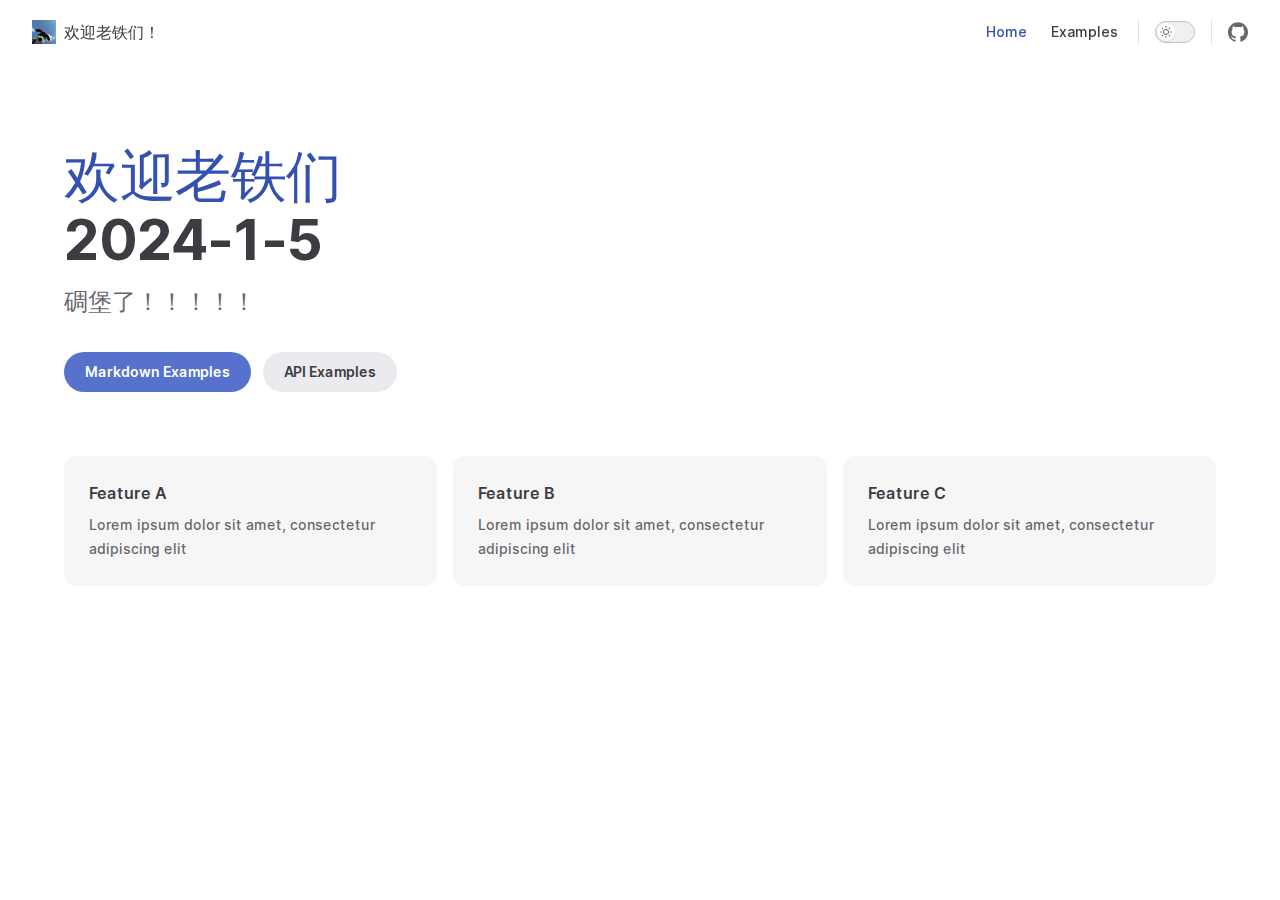
==== index.html @ f0f5bcc0 "init" ====
<!DOCTYPE html>
<html lang="en-US" dir="ltr">
  <head>
    <meta charset="utf-8">
    <meta name="viewport" content="width=device-width,initial-scale=1">
    <title>欢迎老铁们！</title>
    <meta name="description" content="兄弟们，欢迎来到我的博客！">
    <meta name="generator" content="VitePress v1.0.0-rc.35">
    <link rel="preload stylesheet" href="/assets/style._HrRg0EJ.css" as="style">
    
    <script type="module" src="/assets/app.Px1bBlgh.js"></script>
    <link rel="preload" href="/assets/inter-roman-latin.bvIUbFQP.woff2" as="font" type="font/woff2" crossorigin="">
    <link rel="modulepreload" href="/assets/chunks/framework.EMC-3fd4.js">
    <link rel="modulepreload" href="/assets/chunks/theme.Oz9rbEab.js">
    <link rel="modulepreload" href="/assets/index.md.36guERJy.lean.js">
    <script id="check-dark-mode">(()=>{const e=localStorage.getItem("vitepress-theme-appearance")||"auto",a=window.matchMedia("(prefers-color-scheme: dark)").matches;(!e||e==="auto"?a:e==="dark")&&document.documentElement.classList.add("dark")})();</script>
    <script id="check-mac-os">document.documentElement.classList.toggle("mac",/Mac|iPhone|iPod|iPad/i.test(navigator.platform));</script>
  </head>
  <body>
    <div id="app"><div class="Layout" data-v-de577bc4><!--[--><!--]--><!--[--><span tabindex="-1" data-v-380efa99></span><a href="#VPContent" class="VPSkipLink visually-hidden" data-v-380efa99> Skip to content </a><!--]--><!----><header class="VPNav" data-v-de577bc4 data-v-f676a29d><div class="VPNavBar top" data-v-f676a29d data-v-3bd7f981><div class="wrapper" data-v-3bd7f981><div class="container" data-v-3bd7f981><div class="title" data-v-3bd7f981><div class="VPNavBarTitle" data-v-3bd7f981 data-v-1906c365><a class="title" href="/" data-v-1906c365><!--[--><!--]--><!--[--><img class="VPImage logo" src="/logo.jpg" alt data-v-a8066cb6><!--]--><!--[-->欢迎老铁们！<!--]--><!--[--><!--]--></a></div></div><div class="content" data-v-3bd7f981><div class="content-body" data-v-3bd7f981><!--[--><!--]--><div class="VPNavBarSearch search" data-v-3bd7f981><!----></div><nav aria-labelledby="main-nav-aria-label" class="VPNavBarMenu menu" data-v-3bd7f981 data-v-d234267b><span id="main-nav-aria-label" class="visually-hidden" data-v-d234267b>Main Navigation</span><!--[--><!--[--><a class="VPLink link VPNavBarMenuLink active" href="/" tabindex="0" data-v-d234267b data-v-c5428e8f><!--[--><span data-v-c5428e8f>Home</span><!--]--></a><!--]--><!--[--><a class="VPLink link VPNavBarMenuLink" href="/markdown-examples.html" tabindex="0" data-v-d234267b data-v-c5428e8f><!--[--><span data-v-c5428e8f>Examples</span><!--]--></a><!--]--><!--]--></nav><!----><div class="VPNavBarAppearance appearance" data-v-3bd7f981 data-v-9cb09460><button class="VPSwitch VPSwitchAppearance" type="button" role="switch" title="Switch to dark theme" aria-checked="false" data-v-9cb09460 data-v-affcc1b8 data-v-c53e840e><span class="check" data-v-c53e840e><span class="icon" data-v-c53e840e><!--[--><svg xmlns="http://www.w3.org/2000/svg" aria-hidden="true" focusable="false" viewbox="0 0 24 24" class="sun" data-v-affcc1b8><path d="M12,18c-3.3,0-6-2.7-6-6s2.7-6,6-6s6,2.7,6,6S15.3,18,12,18zM12,8c-2.2,0-4,1.8-4,4c0,2.2,1.8,4,4,4c2.2,0,4-1.8,4-4C16,9.8,14.2,8,12,8z"></path><path d="M12,4c-0.6,0-1-0.4-1-1V1c0-0.6,0.4-1,1-1s1,0.4,1,1v2C13,3.6,12.6,4,12,4z"></path><path d="M12,24c-0.6,0-1-0.4-1-1v-2c0-0.6,0.4-1,1-1s1,0.4,1,1v2C13,23.6,12.6,24,12,24z"></path><path d="M5.6,6.6c-0.3,0-0.5-0.1-0.7-0.3L3.5,4.9c-0.4-0.4-0.4-1,0-1.4s1-0.4,1.4,0l1.4,1.4c0.4,0.4,0.4,1,0,1.4C6.2,6.5,5.9,6.6,5.6,6.6z"></path><path d="M19.8,20.8c-0.3,0-0.5-0.1-0.7-0.3l-1.4-1.4c-0.4-0.4-0.4-1,0-1.4s1-0.4,1.4,0l1.4,1.4c0.4,0.4,0.4,1,0,1.4C20.3,20.7,20,20.8,19.8,20.8z"></path><path d="M3,13H1c-0.6,0-1-0.4-1-1s0.4-1,1-1h2c0.6,0,1,0.4,1,1S3.6,13,3,13z"></path><path d="M23,13h-2c-0.6,0-1-0.4-1-1s0.4-1,1-1h2c0.6,0,1,0.4,1,1S23.6,13,23,13z"></path><path d="M4.2,20.8c-0.3,0-0.5-0.1-0.7-0.3c-0.4-0.4-0.4-1,0-1.4l1.4-1.4c0.4-0.4,1-0.4,1.4,0s0.4,1,0,1.4l-1.4,1.4C4.7,20.7,4.5,20.8,4.2,20.8z"></path><path d="M18.4,6.6c-0.3,0-0.5-0.1-0.7-0.3c-0.4-0.4-0.4-1,0-1.4l1.4-1.4c0.4-0.4,1-0.4,1.4,0s0.4,1,0,1.4l-1.4,1.4C18.9,6.5,18.6,6.6,18.4,6.6z"></path></svg><svg xmlns="http://www.w3.org/2000/svg" aria-hidden="true" focusable="false" viewbox="0 0 24 24" class="moon" data-v-affcc1b8><path d="M12.1,22c-0.3,0-0.6,0-0.9,0c-5.5-0.5-9.5-5.4-9-10.9c0.4-4.8,4.2-8.6,9-9c0.4,0,0.8,0.2,1,0.5c0.2,0.3,0.2,0.8-0.1,1.1c-2,2.7-1.4,6.4,1.3,8.4c2.1,1.6,5,1.6,7.1,0c0.3-0.2,0.7-0.3,1.1-0.1c0.3,0.2,0.5,0.6,0.5,1c-0.2,2.7-1.5,5.1-3.6,6.8C16.6,21.2,14.4,22,12.1,22zM9.3,4.4c-2.9,1-5,3.6-5.2,6.8c-0.4,4.4,2.8,8.3,7.2,8.7c2.1,0.2,4.2-0.4,5.8-1.8c1.1-0.9,1.9-2.1,2.4-3.4c-2.5,0.9-5.3,0.5-7.5-1.1C9.2,11.4,8.1,7.7,9.3,4.4z"></path></svg><!--]--></span></span></button></div><div class="VPSocialLinks VPNavBarSocialLinks social-links" data-v-3bd7f981 data-v-3794ccf1 data-v-75a592ac><!--[--><a class="VPSocialLink no-icon" href="https://github.com/vuejs/vitepress" aria-label="github" target="_blank" rel="noopener" data-v-75a592ac data-v-9da136b1><svg role="img" viewBox="0 0 24 24" xmlns="http://www.w3.org/2000/svg"><title>GitHub</title><path d="M12 .297c-6.63 0-12 5.373-12 12 0 5.303 3.438 9.8 8.205 11.385.6.113.82-.258.82-.577 0-.285-.01-1.04-.015-2.04-3.338.724-4.042-1.61-4.042-1.61C4.422 18.07 3.633 17.7 3.633 17.7c-1.087-.744.084-.729.084-.729 1.205.084 1.838 1.236 1.838 1.236 1.07 1.835 2.809 1.305 3.495.998.108-.776.417-1.305.76-1.605-2.665-.3-5.466-1.332-5.466-5.93 0-1.31.465-2.38 1.235-3.22-.135-.303-.54-1.523.105-3.176 0 0 1.005-.322 3.3 1.23.96-.267 1.98-.399 3-.405 1.02.006 2.04.138 3 .405 2.28-1.552 3.285-1.23 3.285-1.23.645 1.653.24 2.873.12 3.176.765.84 1.23 1.91 1.23 3.22 0 4.61-2.805 5.625-5.475 5.92.42.36.81 1.096.81 2.22 0 1.606-.015 2.896-.015 3.286 0 .315.21.69.825.57C20.565 22.092 24 17.592 24 12.297c0-6.627-5.373-12-12-12"/></svg></a><!--]--></div><div class="VPFlyout VPNavBarExtra extra" data-v-3bd7f981 data-v-fa5b88c7 data-v-1157ac24><button type="button" class="button" aria-haspopup="true" aria-expanded="false" aria-label="extra navigation" data-v-1157ac24><svg xmlns="http://www.w3.org/2000/svg" aria-hidden="true" focusable="false" viewbox="0 0 24 24" class="icon" data-v-1157ac24><circle cx="12" cy="12" r="2"></circle><circle cx="19" cy="12" r="2"></circle><circle cx="5" cy="12" r="2"></circle></svg></button><div class="menu" data-v-1157ac24><div class="VPMenu" data-v-1157ac24 data-v-575b50b5><!----><!--[--><!--[--><!----><div class="group" data-v-fa5b88c7><div class="item appearance" data-v-fa5b88c7><p class="label" data-v-fa5b88c7>Appearance</p><div class="appearance-action" data-v-fa5b88c7><button class="VPSwitch VPSwitchAppearance" type="button" role="switch" title="Switch to dark theme" aria-checked="false" data-v-fa5b88c7 data-v-affcc1b8 data-v-c53e840e><span class="check" data-v-c53e840e><span class="icon" data-v-c53e840e><!--[--><svg xmlns="http://www.w3.org/2000/svg" aria-hidden="true" focusable="false" viewbox="0 0 24 24" class="sun" data-v-affcc1b8><path d="M12,18c-3.3,0-6-2.7-6-6s2.7-6,6-6s6,2.7,6,6S15.3,18,12,18zM12,8c-2.2,0-4,1.8-4,4c0,2.2,1.8,4,4,4c2.2,0,4-1.8,4-4C16,9.8,14.2,8,12,8z"></path><path d="M12,4c-0.6,0-1-0.4-1-1V1c0-0.6,0.4-1,1-1s1,0.4,1,1v2C13,3.6,12.6,4,12,4z"></path><path d="M12,24c-0.6,0-1-0.4-1-1v-2c0-0.6,0.4-1,1-1s1,0.4,1,1v2C13,23.6,12.6,24,12,24z"></path><path d="M5.6,6.6c-0.3,0-0.5-0.1-0.7-0.3L3.5,4.9c-0.4-0.4-0.4-1,0-1.4s1-0.4,1.4,0l1.4,1.4c0.4,0.4,0.4,1,0,1.4C6.2,6.5,5.9,6.6,5.6,6.6z"></path><path d="M19.8,20.8c-0.3,0-0.5-0.1-0.7-0.3l-1.4-1.4c-0.4-0.4-0.4-1,0-1.4s1-0.4,1.4,0l1.4,1.4c0.4,0.4,0.4,1,0,1.4C20.3,20.7,20,20.8,19.8,20.8z"></path><path d="M3,13H1c-0.6,0-1-0.4-1-1s0.4-1,1-1h2c0.6,0,1,0.4,1,1S3.6,13,3,13z"></path><path d="M23,13h-2c-0.6,0-1-0.4-1-1s0.4-1,1-1h2c0.6,0,1,0.4,1,1S23.6,13,23,13z"></path><path d="M4.2,20.8c-0.3,0-0.5-0.1-0.7-0.3c-0.4-0.4-0.4-1,0-1.4l1.4-1.4c0.4-0.4,1-0.4,1.4,0s0.4,1,0,1.4l-1.4,1.4C4.7,20.7,4.5,20.8,4.2,20.8z"></path><path d="M18.4,6.6c-0.3,0-0.5-0.1-0.7-0.3c-0.4-0.4-0.4-1,0-1.4l1.4-1.4c0.4-0.4,1-0.4,1.4,0s0.4,1,0,1.4l-1.4,1.4C18.9,6.5,18.6,6.6,18.4,6.6z"></path></svg><svg xmlns="http://www.w3.org/2000/svg" aria-hidden="true" focusable="false" viewbox="0 0 24 24" class="moon" data-v-affcc1b8><path d="M12.1,22c-0.3,0-0.6,0-0.9,0c-5.5-0.5-9.5-5.4-9-10.9c0.4-4.8,4.2-8.6,9-9c0.4,0,0.8,0.2,1,0.5c0.2,0.3,0.2,0.8-0.1,1.1c-2,2.7-1.4,6.4,1.3,8.4c2.1,1.6,5,1.6,7.1,0c0.3-0.2,0.7-0.3,1.1-0.1c0.3,0.2,0.5,0.6,0.5,1c-0.2,2.7-1.5,5.1-3.6,6.8C16.6,21.2,14.4,22,12.1,22zM9.3,4.4c-2.9,1-5,3.6-5.2,6.8c-0.4,4.4,2.8,8.3,7.2,8.7c2.1,0.2,4.2-0.4,5.8-1.8c1.1-0.9,1.9-2.1,2.4-3.4c-2.5,0.9-5.3,0.5-7.5-1.1C9.2,11.4,8.1,7.7,9.3,4.4z"></path></svg><!--]--></span></span></button></div></div></div><div class="group" data-v-fa5b88c7><div class="item social-links" data-v-fa5b88c7><div class="VPSocialLinks social-links-list" data-v-fa5b88c7 data-v-75a592ac><!--[--><a class="VPSocialLink no-icon" href="https://github.com/vuejs/vitepress" aria-label="github" target="_blank" rel="noopener" data-v-75a592ac data-v-9da136b1><svg role="img" viewBox="0 0 24 24" xmlns="http://www.w3.org/2000/svg"><title>GitHub</title><path d="M12 .297c-6.63 0-12 5.373-12 12 0 5.303 3.438 9.8 8.205 11.385.6.113.82-.258.82-.577 0-.285-.01-1.04-.015-2.04-3.338.724-4.042-1.61-4.042-1.61C4.422 18.07 3.633 17.7 3.633 17.7c-1.087-.744.084-.729.084-.729 1.205.084 1.838 1.236 1.838 1.236 1.07 1.835 2.809 1.305 3.495.998.108-.776.417-1.305.76-1.605-2.665-.3-5.466-1.332-5.466-5.93 0-1.31.465-2.38 1.235-3.22-.135-.303-.54-1.523.105-3.176 0 0 1.005-.322 3.3 1.23.96-.267 1.98-.399 3-.405 1.02.006 2.04.138 3 .405 2.28-1.552 3.285-1.23 3.285-1.23.645 1.653.24 2.873.12 3.176.765.84 1.23 1.91 1.23 3.22 0 4.61-2.805 5.625-5.475 5.92.42.36.81 1.096.81 2.22 0 1.606-.015 2.896-.015 3.286 0 .315.21.69.825.57C20.565 22.092 24 17.592 24 12.297c0-6.627-5.373-12-12-12"/></svg></a><!--]--></div></div></div><!--]--><!--]--></div></div></div><!--[--><!--]--><button type="button" class="VPNavBarHamburger hamburger" aria-label="mobile navigation" aria-expanded="false" aria-controls="VPNavScreen" data-v-3bd7f981 data-v-a83fef8b><span class="container" data-v-a83fef8b><span class="top" data-v-a83fef8b></span><span class="middle" data-v-a83fef8b></span><span class="bottom" data-v-a83fef8b></span></span></button></div></div></div></div><div class="divider" data-v-3bd7f981><div class="divider-line" data-v-3bd7f981></div></div></div><!----></header><!----><!----><div class="VPContent is-home" id="VPContent" data-v-de577bc4 data-v-6ea2d10f><div class="VPHome" data-v-6ea2d10f data-v-cc4c0078><!--[--><!--]--><div class="VPHero VPHomeHero" data-v-cc4c0078 data-v-bc72e472><div class="container" data-v-bc72e472><div class="main" data-v-bc72e472><!--[--><h1 class="name" data-v-bc72e472><span class="clip" data-v-bc72e472>欢迎老铁们</span></h1><p class="text" data-v-bc72e472>2024-1-5</p><p class="tagline" data-v-bc72e472>碉堡了！！！！！</p><!--]--><div class="actions" data-v-bc72e472><!--[--><div class="action" data-v-bc72e472><a class="VPButton medium brand" href="/markdown-examples.html" data-v-bc72e472 data-v-fe4a6e48>Markdown Examples</a></div><div class="action" data-v-bc72e472><a class="VPButton medium alt" href="/api-examples.html" data-v-bc72e472 data-v-fe4a6e48>API Examples</a></div><!--]--></div></div><!----></div></div><!--[--><!--]--><!--[--><!--]--><div class="VPFeatures VPHomeFeatures" data-v-cc4c0078 data-v-6b177a8e><div class="container" data-v-6b177a8e><div class="items" data-v-6b177a8e><!--[--><div class="grid-3 item" data-v-6b177a8e><div class="VPLink no-icon VPFeature" data-v-6b177a8e data-v-b916c9c1><!--[--><article class="box" data-v-b916c9c1><!----><h2 class="title" data-v-b916c9c1>Feature A</h2><p class="details" data-v-b916c9c1>Lorem ipsum dolor sit amet, consectetur adipiscing elit</p><!----></article><!--]--></div></div><div class="grid-3 item" data-v-6b177a8e><div class="VPLink no-icon VPFeature" data-v-6b177a8e data-v-b916c9c1><!--[--><article class="box" data-v-b916c9c1><!----><h2 class="title" data-v-b916c9c1>Feature B</h2><p class="details" data-v-b916c9c1>Lorem ipsum dolor sit amet, consectetur adipiscing elit</p><!----></article><!--]--></div></div><div class="grid-3 item" data-v-6b177a8e><div class="VPLink no-icon VPFeature" data-v-6b177a8e data-v-b916c9c1><!--[--><article class="box" data-v-b916c9c1><!----><h2 class="title" data-v-b916c9c1>Feature C</h2><p class="details" data-v-b916c9c1>Lorem ipsum dolor sit amet, consectetur adipiscing elit</p><!----></article><!--]--></div></div><!--]--></div></div></div><!--[--><!--]--><div style="position:relative;" data-v-cc4c0078><div></div></div></div></div><!----><!--[--><!--]--></div></div>
    <script>window.__VP_HASH_MAP__=JSON.parse("{\"api-examples.md\":\"1O3Rt9Zh\",\"markdown-examples.md\":\"gdIAAZWK\",\"index.md\":\"36guERJy\"}");window.__VP_SITE_DATA__=JSON.parse("{\"lang\":\"en-US\",\"dir\":\"ltr\",\"title\":\"欢迎老铁们！\",\"description\":\"兄弟们，欢迎来到我的博客！\",\"base\":\"/\",\"head\":[],\"router\":{\"prefetchLinks\":true},\"appearance\":true,\"themeConfig\":{\"logo\":\"/logo.jpg\",\"nav\":[{\"text\":\"Home\",\"link\":\"/\"},{\"text\":\"Examples\",\"link\":\"/markdown-examples\"}],\"sidebar\":[{\"text\":\"Examples\",\"items\":[{\"text\":\"Markdown Examples\",\"link\":\"/markdown-examples\"},{\"text\":\"Runtime API Examples\",\"link\":\"/api-examples\"}]}],\"socialLinks\":[{\"icon\":\"github\",\"link\":\"https://github.com/vuejs/vitepress\"}]},\"locales\":{},\"scrollOffset\":134,\"cleanUrls\":false}");</script>
    
  </body>
</html>
---- assets/style._HrRg0EJ.css ----
@font-face{font-family:Inter var;font-weight:100 900;font-display:swap;font-style:normal;font-named-instance:"Regular";src:url(/assets/inter-roman-cyrillic.jIZ9REo5.woff2) format("woff2");unicode-range:U+0301,U+0400-045F,U+0490-0491,U+04B0-04B1,U+2116}@font-face{font-family:Inter var;font-weight:100 900;font-display:swap;font-style:normal;font-named-instance:"Regular";src:url(/assets/inter-roman-cyrillic-ext.8T9wMG5w.woff2) format("woff2");unicode-range:U+0460-052F,U+1C80-1C88,U+20B4,U+2DE0-2DFF,U+A640-A69F,U+FE2E-FE2F}@font-face{font-family:Inter var;font-weight:100 900;font-display:swap;font-style:normal;font-named-instance:"Regular";src:url(/assets/inter-roman-greek.Cb5wWeGA.woff2) format("woff2");unicode-range:U+0370-03FF}@font-face{font-family:Inter var;font-weight:100 900;font-display:swap;font-style:normal;font-named-instance:"Regular";src:url(/assets/inter-roman-greek-ext.9JiNzaSO.woff2) format("woff2");unicode-range:U+1F00-1FFF}@font-face{font-family:Inter var;font-weight:100 900;font-display:swap;font-style:normal;font-named-instance:"Regular";src:url(/assets/inter-roman-latin.bvIUbFQP.woff2) format("woff2");unicode-range:U+0000-00FF,U+0131,U+0152-0153,U+02BB-02BC,U+02C6,U+02DA,U+02DC,U+2000-206F,U+2074,U+20AC,U+2122,U+2191,U+2193,U+2212,U+2215,U+FEFF,U+FFFD}@font-face{font-family:Inter var;font-weight:100 900;font-display:swap;font-style:normal;font-named-instance:"Regular";src:url(/assets/inter-roman-latin-ext.GZWE-KO4.woff2) format("woff2");unicode-range:U+0100-024F,U+0259,U+1E00-1EFF,U+2020,U+20A0-20AB,U+20AD-20CF,U+2113,U+2C60-2C7F,U+A720-A7FF}@font-face{font-family:Inter var;font-weight:100 900;font-display:swap;font-style:normal;font-named-instance:"Regular";src:url(/assets/inter-roman-vietnamese.paY3CzEB.woff2) format("woff2");unicode-range:U+0102-0103,U+0110-0111,U+0128-0129,U+0168-0169,U+01A0-01A1,U+01AF-01B0,U+1EA0-1EF9,U+20AB}@font-face{font-family:Inter var;font-weight:100 900;font-display:swap;font-style:italic;font-named-instance:"Italic";src:url(/assets/inter-italic-cyrillic.-nLMcIwj.woff2) format("woff2");unicode-range:U+0301,U+0400-045F,U+0490-0491,U+04B0-04B1,U+2116}@font-face{font-family:Inter var;font-weight:100 900;font-display:swap;font-style:italic;font-named-instance:"Italic";src:url(/assets/inter-italic-cyrillic-ext.OVycGSDq.woff2) format("woff2");unicode-range:U+0460-052F,U+1C80-1C88,U+20B4,U+2DE0-2DFF,U+A640-A69F,U+FE2E-FE2F}@font-face{font-family:Inter var;font-weight:100 900;font-display:swap;font-style:italic;font-named-instance:"Italic";src:url(/assets/inter-italic-greek.PSfer2Kc.woff2) format("woff2");unicode-range:U+0370-03FF}@font-face{font-family:Inter var;font-weight:100 900;font-display:swap;font-style:italic;font-named-instance:"Italic";src:url(/assets/inter-italic-greek-ext.hznxWNZO.woff2) format("woff2");unicode-range:U+1F00-1FFF}@font-face{font-family:Inter var;font-weight:100 900;font-display:swap;font-style:italic;font-named-instance:"Italic";src:url(/assets/inter-italic-latin.27E69YJn.woff2) format("woff2");unicode-range:U+0000-00FF,U+0131,U+0152-0153,U+02BB-02BC,U+02C6,U+02DA,U+02DC,U+2000-206F,U+2074,U+20AC,U+2122,U+2191,U+2193,U+2212,U+2215,U+FEFF,U+FFFD}@font-face{font-family:Inter var;font-weight:100 900;font-display:swap;font-style:italic;font-named-instance:"Italic";src:url(/assets/inter-italic-latin-ext.RnFly65-.woff2) format("woff2");unicode-range:U+0100-024F,U+0259,U+1E00-1EFF,U+2020,U+20A0-20AB,U+20AD-20CF,U+2113,U+2C60-2C7F,U+A720-A7FF}@font-face{font-family:Inter var;font-weight:100 900;font-display:swap;font-style:italic;font-named-instance:"Italic";src:url(/assets/inter-italic-vietnamese.xzQHe1q1.woff2) format("woff2");unicode-range:U+0102-0103,U+0110-0111,U+0128-0129,U+0168-0169,U+01A0-01A1,U+01AF-01B0,U+1EA0-1EF9,U+20AB}@font-face{font-family:Chinese Quotes;src:local("PingFang SC Regular"),local("PingFang SC"),local("SimHei"),local("Source Han Sans SC");unicode-range:U+2018,U+2019,U+201C,U+201D}:root{--vp-c-white: #ffffff;--vp-c-black: #000000;--vp-c-neutral: var(--vp-c-black);--vp-c-neutral-inverse: var(--vp-c-white)}.dark{--vp-c-neutral: var(--vp-c-white);--vp-c-neutral-inverse: var(--vp-c-black)}:root{--vp-c-gray-1: #dddde3;--vp-c-gray-2: #e4e4e9;--vp-c-gray-3: #ebebef;--vp-c-gray-soft: rgba(142, 150, 170, .14);--vp-c-indigo-1: #3451b2;--vp-c-indigo-2: #3a5ccc;--vp-c-indigo-3: #5672cd;--vp-c-indigo-soft: rgba(100, 108, 255, .14);--vp-c-green-1: #18794e;--vp-c-green-2: #299764;--vp-c-green-3: #30a46c;--vp-c-green-soft: rgba(16, 185, 129, .14);--vp-c-yellow-1: #915930;--vp-c-yellow-2: #946300;--vp-c-yellow-3: #9f6a00;--vp-c-yellow-soft: rgba(234, 179, 8, .14);--vp-c-red-1: #b8272c;--vp-c-red-2: #d5393e;--vp-c-red-3: #e0575b;--vp-c-red-soft: rgba(244, 63, 94, .14);--vp-c-sponsor: #db2777}.dark{--vp-c-gray-1: #515c67;--vp-c-gray-2: #414853;--vp-c-gray-3: #32363f;--vp-c-gray-soft: rgba(101, 117, 133, .16);--vp-c-indigo-1: #a8b1ff;--vp-c-indigo-2: #5c73e7;--vp-c-indigo-3: #3e63dd;--vp-c-indigo-soft: rgba(100, 108, 255, .16);--vp-c-green-1: #3dd68c;--vp-c-green-2: #30a46c;--vp-c-green-3: #298459;--vp-c-green-soft: rgba(16, 185, 129, .16);--vp-c-yellow-1: #f9b44e;--vp-c-yellow-2: #da8b17;--vp-c-yellow-3: #a46a0a;--vp-c-yellow-soft: rgba(234, 179, 8, .16);--vp-c-red-1: #f66f81;--vp-c-red-2: #f14158;--vp-c-red-3: #b62a3c;--vp-c-red-soft: rgba(244, 63, 94, .16)}:root{--vp-c-bg: #ffffff;--vp-c-bg-alt: #f6f6f7;--vp-c-bg-elv: #ffffff;--vp-c-bg-soft: #f6f6f7}.dark{--vp-c-bg: #1b1b1f;--vp-c-bg-alt: #161618;--vp-c-bg-elv: #202127;--vp-c-bg-soft: #202127}:root{--vp-c-border: #c2c2c4;--vp-c-divider: #e2e2e3;--vp-c-gutter: #e2e2e3}.dark{--vp-c-border: #3c3f44;--vp-c-divider: #2e2e32;--vp-c-gutter: #000000}:root{--vp-c-text-1: rgba(60, 60, 67);--vp-c-text-2: rgba(60, 60, 67, .78);--vp-c-text-3: rgba(60, 60, 67, .56)}.dark{--vp-c-text-1: rgba(255, 255, 245, .86);--vp-c-text-2: rgba(235, 235, 245, .6);--vp-c-text-3: rgba(235, 235, 245, .38)}:root{--vp-c-default-1: var(--vp-c-gray-1);--vp-c-default-2: var(--vp-c-gray-2);--vp-c-default-3: var(--vp-c-gray-3);--vp-c-default-soft: var(--vp-c-gray-soft);--vp-c-brand-1: var(--vp-c-indigo-1);--vp-c-brand-2: var(--vp-c-indigo-2);--vp-c-brand-3: var(--vp-c-indigo-3);--vp-c-brand-soft: var(--vp-c-indigo-soft);--vp-c-brand: var(--vp-c-brand-1);--vp-c-tip-1: var(--vp-c-brand-1);--vp-c-tip-2: var(--vp-c-brand-2);--vp-c-tip-3: var(--vp-c-brand-3);--vp-c-tip-soft: var(--vp-c-brand-soft);--vp-c-warning-1: var(--vp-c-yellow-1);--vp-c-warning-2: var(--vp-c-yellow-2);--vp-c-warning-3: var(--vp-c-yellow-3);--vp-c-warning-soft: var(--vp-c-yellow-soft);--vp-c-danger-1: var(--vp-c-red-1);--vp-c-danger-2: var(--vp-c-red-2);--vp-c-danger-3: var(--vp-c-red-3);--vp-c-danger-soft: var(--vp-c-red-soft)}:root{--vp-font-family-base: "Chinese Quotes", "Inter var", "Inter", ui-sans-serif, system-ui, -apple-system, BlinkMacSystemFont, "Segoe UI", Roboto, "Helvetica Neue", Helvetica, Arial, "Noto Sans", sans-serif, "Apple Color Emoji", "Segoe UI Emoji", "Segoe UI Symbol", "Noto Color Emoji";--vp-font-family-mono: ui-monospace, SFMono-Regular, "SF Mono", Menlo, Monaco, Consolas, "Liberation Mono", "Courier New", monospace}:root{--vp-shadow-1: 0 1px 2px rgba(0, 0, 0, .04), 0 1px 2px rgba(0, 0, 0, .06);--vp-shadow-2: 0 3px 12px rgba(0, 0, 0, .07), 0 1px 4px rgba(0, 0, 0, .07);--vp-shadow-3: 0 12px 32px rgba(0, 0, 0, .1), 0 2px 6px rgba(0, 0, 0, .08);--vp-shadow-4: 0 14px 44px rgba(0, 0, 0, .12), 0 3px 9px rgba(0, 0, 0, .12);--vp-shadow-5: 0 18px 56px rgba(0, 0, 0, .16), 0 4px 12px rgba(0, 0, 0, .16)}:root{--vp-z-index-footer: 10;--vp-z-index-local-nav: 20;--vp-z-index-nav: 30;--vp-z-index-layout-top: 40;--vp-z-index-backdrop: 50;--vp-z-index-sidebar: 60}@media (min-width: 960px){:root{--vp-z-index-sidebar: 25}}:root{--vp-icon-copy: url("data:image/svg+xml,%3Csvg xmlns='http://www.w3.org/2000/svg' fill='none' height='20' width='20' stroke='rgba(128,128,128,1)' stroke-width='2' viewBox='0 0 24 24'%3E%3Cpath stroke-linecap='round' stroke-linejoin='round' d='M9 5H7a2 2 0 0 0-2 2v12a2 2 0 0 0 2 2h10a2 2 0 0 0 2-2V7a2 2 0 0 0-2-2h-2M9 5a2 2 0 0 0 2 2h2a2 2 0 0 0 2-2M9 5a2 2 0 0 1 2-2h2a2 2 0 0 1 2 2'/%3E%3C/svg%3E");--vp-icon-copied: url("data:image/svg+xml,%3Csvg xmlns='http://www.w3.org/2000/svg' fill='none' height='20' width='20' stroke='rgba(128,128,128,1)' stroke-width='2' viewBox='0 0 24 24'%3E%3Cpath stroke-linecap='round' stroke-linejoin='round' d='M9 5H7a2 2 0 0 0-2 2v12a2 2 0 0 0 2 2h10a2 2 0 0 0 2-2V7a2 2 0 0 0-2-2h-2M9 5a2 2 0 0 0 2 2h2a2 2 0 0 0 2-2M9 5a2 2 0 0 1 2-2h2a2 2 0 0 1 2 2m-6 9 2 2 4-4'/%3E%3C/svg%3E")}:root{--vp-layout-max-width: 1440px}:root{--vp-header-anchor-symbol: "#"}:root{--vp-code-line-height: 1.7;--vp-code-font-size: .875em;--vp-code-color: var(--vp-c-brand-1);--vp-code-link-color: var(--vp-c-brand-1);--vp-code-link-hover-color: var(--vp-c-brand-2);--vp-code-bg: var(--vp-c-default-soft);--vp-code-block-color: var(--vp-c-text-2);--vp-code-block-bg: var(--vp-c-bg-alt);--vp-code-block-divider-color: var(--vp-c-gutter);--vp-code-lang-color: var(--vp-c-text-3);--vp-code-line-highlight-color: var(--vp-c-default-soft);--vp-code-line-number-color: var(--vp-c-text-3);--vp-code-line-diff-add-color: var(--vp-c-green-soft);--vp-code-line-diff-add-symbol-color: var(--vp-c-green-1);--vp-code-line-diff-remove-color: var(--vp-c-red-soft);--vp-code-line-diff-remove-symbol-color: var(--vp-c-red-1);--vp-code-line-warning-color: var(--vp-c-yellow-soft);--vp-code-line-error-color: var(--vp-c-red-soft);--vp-code-copy-code-border-color: var(--vp-c-divider);--vp-code-copy-code-bg: var(--vp-c-bg-soft);--vp-code-copy-code-hover-border-color: var(--vp-c-divider);--vp-code-copy-code-hover-bg: var(--vp-c-bg);--vp-code-copy-code-active-text: var(--vp-c-text-2);--vp-code-copy-copied-text-content: "Copied";--vp-code-tab-divider: var(--vp-code-block-divider-color);--vp-code-tab-text-color: var(--vp-c-text-2);--vp-code-tab-bg: var(--vp-code-block-bg);--vp-code-tab-hover-text-color: var(--vp-c-text-1);--vp-code-tab-active-text-color: var(--vp-c-text-1);--vp-code-tab-active-bar-color: var(--vp-c-brand-1)}:root{--vp-button-brand-border: transparent;--vp-button-brand-text: var(--vp-c-white);--vp-button-brand-bg: var(--vp-c-brand-3);--vp-button-brand-hover-border: transparent;--vp-button-brand-hover-text: var(--vp-c-white);--vp-button-brand-hover-bg: var(--vp-c-brand-2);--vp-button-brand-active-border: transparent;--vp-button-brand-active-text: var(--vp-c-white);--vp-button-brand-active-bg: var(--vp-c-brand-1);--vp-button-alt-border: transparent;--vp-button-alt-text: var(--vp-c-text-1);--vp-button-alt-bg: var(--vp-c-default-3);--vp-button-alt-hover-border: transparent;--vp-button-alt-hover-text: var(--vp-c-text-1);--vp-button-alt-hover-bg: var(--vp-c-default-2);--vp-button-alt-active-border: transparent;--vp-button-alt-active-text: var(--vp-c-text-1);--vp-button-alt-active-bg: var(--vp-c-default-1);--vp-button-sponsor-border: var(--vp-c-text-2);--vp-button-sponsor-text: var(--vp-c-text-2);--vp-button-sponsor-bg: transparent;--vp-button-sponsor-hover-border: var(--vp-c-sponsor);--vp-button-sponsor-hover-text: var(--vp-c-sponsor);--vp-button-sponsor-hover-bg: transparent;--vp-button-sponsor-active-border: var(--vp-c-sponsor);--vp-button-sponsor-active-text: var(--vp-c-sponsor);--vp-button-sponsor-active-bg: transparent}:root{--vp-custom-block-font-size: 14px;--vp-custom-block-code-font-size: 13px;--vp-custom-block-info-border: transparent;--vp-custom-block-info-text: var(--vp-c-text-1);--vp-custom-block-info-bg: var(--vp-c-default-soft);--vp-custom-block-info-code-bg: var(--vp-c-default-soft);--vp-custom-block-tip-border: transparent;--vp-custom-block-tip-text: var(--vp-c-text-1);--vp-custom-block-tip-bg: var(--vp-c-brand-soft);--vp-custom-block-tip-code-bg: var(--vp-c-brand-soft);--vp-custom-block-warning-border: transparent;--vp-custom-block-warning-text: var(--vp-c-text-1);--vp-custom-block-warning-bg: var(--vp-c-warning-soft);--vp-custom-block-warning-code-bg: var(--vp-c-warning-soft);--vp-custom-block-danger-border: transparent;--vp-custom-block-danger-text: var(--vp-c-text-1);--vp-custom-block-danger-bg: var(--vp-c-danger-soft);--vp-custom-block-danger-code-bg: var(--vp-c-danger-soft);--vp-custom-block-details-border: var(--vp-custom-block-info-border);--vp-custom-block-details-text: var(--vp-custom-block-info-text);--vp-custom-block-details-bg: var(--vp-custom-block-info-bg);--vp-custom-block-details-code-bg: var(--vp-custom-block-info-code-bg)}:root{--vp-input-border-color: var(--vp-c-border);--vp-input-bg-color: var(--vp-c-bg-alt);--vp-input-switch-bg-color: var(--vp-c-gray-soft)}:root{--vp-nav-height: 64px;--vp-nav-bg-color: var(--vp-c-bg);--vp-nav-screen-bg-color: var(--vp-c-bg);--vp-nav-logo-height: 24px}.hide-nav{--vp-nav-height: 0px}.hide-nav .VPSidebar{--vp-nav-height: 22px}:root{--vp-local-nav-bg-color: var(--vp-c-bg)}:root{--vp-sidebar-width: 272px;--vp-sidebar-bg-color: var(--vp-c-bg-alt)}:root{--vp-backdrop-bg-color: rgba(0, 0, 0, .6)}:root{--vp-home-hero-name-color: var(--vp-c-brand-1);--vp-home-hero-name-background: transparent;--vp-home-hero-image-background-image: none;--vp-home-hero-image-filter: none}:root{--vp-badge-info-border: transparent;--vp-badge-info-text: var(--vp-c-text-2);--vp-badge-info-bg: var(--vp-c-default-soft);--vp-badge-tip-border: transparent;--vp-badge-tip-text: var(--vp-c-brand-1);--vp-badge-tip-bg: var(--vp-c-brand-soft);--vp-badge-warning-border: transparent;--vp-badge-warning-text: var(--vp-c-warning-1);--vp-badge-warning-bg: var(--vp-c-warning-soft);--vp-badge-danger-border: transparent;--vp-badge-danger-text: var(--vp-c-danger-1);--vp-badge-danger-bg: var(--vp-c-danger-soft)}:root{--vp-carbon-ads-text-color: var(--vp-c-text-1);--vp-carbon-ads-poweredby-color: var(--vp-c-text-2);--vp-carbon-ads-bg-color: var(--vp-c-bg-soft);--vp-carbon-ads-hover-text-color: var(--vp-c-brand-1);--vp-carbon-ads-hover-poweredby-color: var(--vp-c-text-1)}:root{--vp-local-search-bg: var(--vp-c-bg);--vp-local-search-result-bg: var(--vp-c-bg);--vp-local-search-result-border: var(--vp-c-divider);--vp-local-search-result-selected-bg: var(--vp-c-bg);--vp-local-search-result-selected-border: var(--vp-c-brand-1);--vp-local-search-highlight-bg: var(--vp-c-brand-1);--vp-local-search-highlight-text: var(--vp-c-neutral-inverse)}@media (prefers-reduced-motion: reduce){*,:before,:after{animation-delay:-1ms!important;animation-duration:1ms!important;animation-iteration-count:1!important;background-attachment:initial!important;scroll-behavior:auto!important;transition-duration:0s!important;transition-delay:0s!important}}*,:before,:after{box-sizing:border-box}html{line-height:1.4;font-size:16px;-webkit-text-size-adjust:100%}html.dark{color-scheme:dark}body{margin:0;width:100%;min-width:320px;min-height:100vh;line-height:24px;font-family:var(--vp-font-family-base);font-size:16px;font-weight:400;color:var(--vp-c-text-1);background-color:var(--vp-c-bg);font-synthesis:style;text-rendering:optimizeLegibility;-webkit-font-smoothing:antialiased;-moz-osx-font-smoothing:grayscale}main{display:block}h1,h2,h3,h4,h5,h6{margin:0;line-height:24px;font-size:16px;font-weight:400}p{margin:0}strong,b{font-weight:600}a,area,button,[role=button],input,label,select,summary,textarea{touch-action:manipulation}a{color:inherit;text-decoration:inherit}ol,ul{list-style:none;margin:0;padding:0}blockquote{margin:0}pre,code,kbd,samp{font-family:var(--vp-font-family-mono)}img,svg,video,canvas,audio,iframe,embed,object{display:block}figure{margin:0}img,video{max-width:100%;height:auto}button,input,optgroup,select,textarea{border:0;padding:0;line-height:inherit;color:inherit}button{padding:0;font-family:inherit;background-color:transparent;background-image:none}button:enabled,[role=button]:enabled{cursor:pointer}button:focus,button:focus-visible{outline:1px dotted;outline:4px auto -webkit-focus-ring-color}button:focus:not(:focus-visible){outline:none!important}input:focus,textarea:focus,select:focus{outline:none}table{border-collapse:collapse}input{background-color:transparent}input:-ms-input-placeholder,textarea:-ms-input-placeholder{color:var(--vp-c-text-3)}input::-ms-input-placeholder,textarea::-ms-input-placeholder{color:var(--vp-c-text-3)}input::placeholder,textarea::placeholder{color:var(--vp-c-text-3)}input::-webkit-outer-spin-button,input::-webkit-inner-spin-button{-webkit-appearance:none;margin:0}input[type=number]{-moz-appearance:textfield}textarea{resize:vertical}select{-webkit-appearance:none}fieldset{margin:0;padding:0}h1,h2,h3,h4,h5,h6,li,p{overflow-wrap:break-word}vite-error-overlay{z-index:9999}mjx-container{display:inline-block;margin:auto 2px -2px}mjx-container>svg{margin:auto}.visually-hidden{position:absolute;width:1px;height:1px;white-space:nowrap;clip:rect(0 0 0 0);clip-path:inset(50%);overflow:hidden}.custom-block{border:1px solid transparent;border-radius:8px;padding:16px 16px 8px;line-height:24px;font-size:var(--vp-custom-block-font-size);color:var(--vp-c-text-2)}.custom-block.info{border-color:var(--vp-custom-block-info-border);color:var(--vp-custom-block-info-text);background-color:var(--vp-custom-block-info-bg)}.custom-block.info a,.custom-block.info code{color:var(--vp-c-brand-1)}.custom-block.info a:hover{color:var(--vp-c-brand-2)}.custom-block.info code{background-color:var(--vp-custom-block-info-code-bg)}.custom-block.tip{border-color:var(--vp-custom-block-tip-border);color:var(--vp-custom-block-tip-text);background-color:var(--vp-custom-block-tip-bg)}.custom-block.tip a,.custom-block.tip code{color:var(--vp-c-brand-1)}.custom-block.tip a:hover{color:var(--vp-c-brand-2)}.custom-block.tip code{background-color:var(--vp-custom-block-tip-code-bg)}.custom-block.warning{border-color:var(--vp-custom-block-warning-border);color:var(--vp-custom-block-warning-text);background-color:var(--vp-custom-block-warning-bg)}.custom-block.warning a,.custom-block.warning code{color:var(--vp-c-warning-1)}.custom-block.warning a:hover{color:var(--vp-c-warning-2)}.custom-block.warning code{background-color:var(--vp-custom-block-warning-code-bg)}.custom-block.danger{border-color:var(--vp-custom-block-danger-border);color:var(--vp-custom-block-danger-text);background-color:var(--vp-custom-block-danger-bg)}.custom-block.danger a,.custom-block.danger code{color:var(--vp-c-danger-1)}.custom-block.danger a:hover{color:var(--vp-c-danger-2)}.custom-block.danger code{background-color:var(--vp-custom-block-danger-code-bg)}.custom-block.details{border-color:var(--vp-custom-block-details-border);color:var(--vp-custom-block-details-text);background-color:var(--vp-custom-block-details-bg)}.custom-block.details a{color:var(--vp-c-brand-1)}.custom-block.details a:hover{color:var(--vp-c-brand-2)}.custom-block.details code{background-color:var(--vp-custom-block-details-code-bg)}.custom-block-title{font-weight:600}.custom-block p+p{margin:8px 0}.custom-block.details summary{margin:0 0 8px;font-weight:700;cursor:pointer}.custom-block.details summary+p{margin:8px 0}.custom-block a{color:inherit;font-weight:600;text-decoration:underline;text-underline-offset:2px;transition:opacity .25s}.custom-block a:hover{opacity:.75}.custom-block code{font-size:var(--vp-custom-block-code-font-size)}.custom-block.custom-block th,.custom-block.custom-block blockquote>p{font-size:var(--vp-custom-block-font-size);color:inherit}.dark .vp-code span{color:var(--shiki-dark, inherit)}html:not(.dark) .vp-code span{color:var(--shiki-light, inherit)}.vp-code-group{margin-top:16px}.vp-code-group .tabs{position:relative;display:flex;margin-right:-24px;margin-left:-24px;padding:0 12px;background-color:var(--vp-code-tab-bg);overflow-x:auto;overflow-y:hidden;box-shadow:inset 0 -1px var(--vp-code-tab-divider)}@media (min-width: 640px){.vp-code-group .tabs{margin-right:0;margin-left:0;border-radius:8px 8px 0 0}}.vp-code-group .tabs input{position:fixed;opacity:0;pointer-events:none}.vp-code-group .tabs label{position:relative;display:inline-block;border-bottom:1px solid transparent;padding:0 12px;line-height:48px;font-size:14px;font-weight:500;color:var(--vp-code-tab-text-color);white-space:nowrap;cursor:pointer;transition:color .25s}.vp-code-group .tabs label:after{position:absolute;right:8px;bottom:-1px;left:8px;z-index:1;height:2px;border-radius:2px;content:"";background-color:transparent;transition:background-color .25s}.vp-code-group label:hover{color:var(--vp-code-tab-hover-text-color)}.vp-code-group input:checked+label{color:var(--vp-code-tab-active-text-color)}.vp-code-group input:checked+label:after{background-color:var(--vp-code-tab-active-bar-color)}.vp-code-group div[class*=language-],.vp-block{display:none;margin-top:0!important;border-top-left-radius:0!important;border-top-right-radius:0!important}.vp-code-group div[class*=language-].active,.vp-block.active{display:block}.vp-block{padding:20px 24px}.vp-doc h1,.vp-doc h2,.vp-doc h3,.vp-doc h4,.vp-doc h5,.vp-doc h6{position:relative;font-weight:600;outline:none}.vp-doc h1{letter-spacing:-.02em;line-height:40px;font-size:28px}.vp-doc h2{margin:48px 0 16px;border-top:1px solid var(--vp-c-divider);padding-top:24px;letter-spacing:-.02em;line-height:32px;font-size:24px}.vp-doc h3{margin:32px 0 0;letter-spacing:-.01em;line-height:28px;font-size:20px}.vp-doc .header-anchor{position:absolute;top:0;left:0;margin-left:-.87em;font-weight:500;-webkit-user-select:none;user-select:none;opacity:0;text-decoration:none;transition:color .25s,opacity .25s}.vp-doc .header-anchor:before{content:var(--vp-header-anchor-symbol)}.vp-doc h1:hover .header-anchor,.vp-doc h1 .header-anchor:focus,.vp-doc h2:hover .header-anchor,.vp-doc h2 .header-anchor:focus,.vp-doc h3:hover .header-anchor,.vp-doc h3 .header-anchor:focus,.vp-doc h4:hover .header-anchor,.vp-doc h4 .header-anchor:focus,.vp-doc h5:hover .header-anchor,.vp-doc h5 .header-anchor:focus,.vp-doc h6:hover .header-anchor,.vp-doc h6 .header-anchor:focus{opacity:1}@media (min-width: 768px){.vp-doc h1{letter-spacing:-.02em;line-height:40px;font-size:32px}}.vp-doc h2 .header-anchor{top:24px}.vp-doc p,.vp-doc summary{margin:16px 0}.vp-doc p{line-height:28px}.vp-doc blockquote{margin:16px 0;border-left:2px solid var(--vp-c-divider);padding-left:16px;transition:border-color .5s}.vp-doc blockquote>p{margin:0;font-size:16px;color:var(--vp-c-text-2);transition:color .5s}.vp-doc a{font-weight:500;color:var(--vp-c-brand-1);text-decoration:underline;text-underline-offset:2px;transition:color .25s,opacity .25s}.vp-doc a:hover{color:var(--vp-c-brand-2)}.vp-doc strong{font-weight:600}.vp-doc ul,.vp-doc ol{padding-left:1.25rem;margin:16px 0}.vp-doc ul{list-style:disc}.vp-doc ol{list-style:decimal}.vp-doc li+li{margin-top:8px}.vp-doc li>ol,.vp-doc li>ul{margin:8px 0 0}.vp-doc table{display:block;border-collapse:collapse;margin:20px 0;overflow-x:auto}.vp-doc tr{background-color:var(--vp-c-bg);border-top:1px solid var(--vp-c-divider);transition:background-color .5s}.vp-doc tr:nth-child(2n){background-color:var(--vp-c-bg-soft)}.vp-doc th,.vp-doc td{border:1px solid var(--vp-c-divider);padding:8px 16px}.vp-doc th{text-align:left;font-size:14px;font-weight:600;color:var(--vp-c-text-2);background-color:var(--vp-c-bg-soft)}.vp-doc td{font-size:14px}.vp-doc hr{margin:16px 0;border:none;border-top:1px solid var(--vp-c-divider)}.vp-doc .custom-block{margin:16px 0}.vp-doc .custom-block p{margin:8px 0;line-height:24px}.vp-doc .custom-block p:first-child{margin:0}.vp-doc .custom-block div[class*=language-]{margin:8px 0;border-radius:8px}.vp-doc .custom-block div[class*=language-] code{font-weight:400;background-color:transparent}.vp-doc .custom-block .vp-code-group .tabs{margin:0;border-radius:8px 8px 0 0}.vp-doc :not(pre,h1,h2,h3,h4,h5,h6)>code{font-size:var(--vp-code-font-size);color:var(--vp-code-color)}.vp-doc :not(pre)>code{border-radius:4px;padding:3px 6px;background-color:var(--vp-code-bg);transition:color .25s,background-color .5s}.vp-doc a>code{color:var(--vp-code-link-color)}.vp-doc a:hover>code{color:var(--vp-code-link-hover-color)}.vp-doc h1>code,.vp-doc h2>code,.vp-doc h3>code{font-size:.9em}.vp-doc div[class*=language-],.vp-block{position:relative;margin:16px -24px;background-color:var(--vp-code-block-bg);overflow-x:auto;transition:background-color .5s}@media (min-width: 640px){.vp-doc div[class*=language-],.vp-block{border-radius:8px;margin:16px 0}}@media (max-width: 639px){.vp-doc li div[class*=language-]{border-radius:8px 0 0 8px}}.vp-doc div[class*=language-]+div[class*=language-],.vp-doc div[class$=-api]+div[class*=language-],.vp-doc div[class*=language-]+div[class$=-api]>div[class*=language-]{margin-top:-8px}.vp-doc [class*=language-] pre,.vp-doc [class*=language-] code{direction:ltr;text-align:left;white-space:pre;word-spacing:normal;word-break:normal;word-wrap:normal;-moz-tab-size:4;-o-tab-size:4;tab-size:4;-webkit-hyphens:none;-moz-hyphens:none;-ms-hyphens:none;hyphens:none}.vp-doc [class*=language-] pre{position:relative;z-index:1;margin:0;padding:20px 0;background:transparent;overflow-x:auto}.vp-doc [class*=language-] code{display:block;padding:0 24px;width:fit-content;min-width:100%;line-height:var(--vp-code-line-height);font-size:var(--vp-code-font-size);color:var(--vp-code-block-color);transition:color .5s}.vp-doc [class*=language-] code .highlighted{background-color:var(--vp-code-line-highlight-color);transition:background-color .5s;margin:0 -24px;padding:0 24px;width:calc(100% + 48px);display:inline-block}.vp-doc [class*=language-] code .highlighted.error{background-color:var(--vp-code-line-error-color)}.vp-doc [class*=language-] code .highlighted.warning{background-color:var(--vp-code-line-warning-color)}.vp-doc [class*=language-] code .diff{transition:background-color .5s;margin:0 -24px;padding:0 24px;width:calc(100% + 48px);display:inline-block}.vp-doc [class*=language-] code .diff:before{position:absolute;left:10px}.vp-doc [class*=language-] .has-focused-lines .line:not(.has-focus){filter:blur(.095rem);opacity:.4;transition:filter .35s,opacity .35s}.vp-doc [class*=language-] .has-focused-lines .line:not(.has-focus){opacity:.7;transition:filter .35s,opacity .35s}.vp-doc [class*=language-]:hover .has-focused-lines .line:not(.has-focus){filter:blur(0);opacity:1}.vp-doc [class*=language-] code .diff.remove{background-color:var(--vp-code-line-diff-remove-color);opacity:.7}.vp-doc [class*=language-] code .diff.remove:before{content:"-";color:var(--vp-code-line-diff-remove-symbol-color)}.vp-doc [class*=language-] code .diff.add{background-color:var(--vp-code-line-diff-add-color)}.vp-doc [class*=language-] code .diff.add:before{content:"+";color:var(--vp-code-line-diff-add-symbol-color)}.vp-doc div[class*=language-].line-numbers-mode{padding-left:32px}.vp-doc .line-numbers-wrapper{position:absolute;top:0;bottom:0;left:0;z-index:3;border-right:1px solid var(--vp-code-block-divider-color);padding-top:20px;width:32px;text-align:center;font-family:var(--vp-font-family-mono);line-height:var(--vp-code-line-height);font-size:var(--vp-code-font-size);color:var(--vp-code-line-number-color);transition:border-color .5s,color .5s}.vp-doc [class*=language-]>button.copy{direction:ltr;position:absolute;top:12px;right:12px;z-index:3;border:1px solid var(--vp-code-copy-code-border-color);border-radius:4px;width:40px;height:40px;background-color:var(--vp-code-copy-code-bg);opacity:0;cursor:pointer;background-image:var(--vp-icon-copy);background-position:50%;background-size:20px;background-repeat:no-repeat;transition:border-color .25s,background-color .25s,opacity .25s}.vp-doc [class*=language-]:hover>button.copy,.vp-doc [class*=language-]>button.copy:focus{opacity:1}.vp-doc [class*=language-]>button.copy:hover,.vp-doc [class*=language-]>button.copy.copied{border-color:var(--vp-code-copy-code-hover-border-color);background-color:var(--vp-code-copy-code-hover-bg)}.vp-doc [class*=language-]>button.copy.copied,.vp-doc [class*=language-]>button.copy:hover.copied{border-radius:0 4px 4px 0;background-color:var(--vp-code-copy-code-hover-bg);background-image:var(--vp-icon-copied)}.vp-doc [class*=language-]>button.copy.copied:before,.vp-doc [class*=language-]>button.copy:hover.copied:before{position:relative;top:-1px;transform:translate(calc(-100% - 1px));display:flex;justify-content:center;align-items:center;border:1px solid var(--vp-code-copy-code-hover-border-color);border-right:0;border-radius:4px 0 0 4px;padding:0 10px;width:fit-content;height:40px;text-align:center;font-size:12px;font-weight:500;color:var(--vp-code-copy-code-active-text);background-color:var(--vp-code-copy-code-hover-bg);white-space:nowrap;content:var(--vp-code-copy-copied-text-content)}.vp-doc [class*=language-]>span.lang{position:absolute;top:2px;right:8px;z-index:2;font-size:12px;font-weight:500;color:var(--vp-code-lang-color);transition:color .4s,opacity .4s}.vp-doc [class*=language-]:hover>button.copy+span.lang,.vp-doc [class*=language-]>button.copy:focus+span.lang{opacity:0}.vp-doc .VPTeamMembers{margin-top:24px}.vp-doc .VPTeamMembers.small.count-1 .container{margin:0!important;max-width:calc((100% - 24px)/2)!important}.vp-doc .VPTeamMembers.small.count-2 .container,.vp-doc .VPTeamMembers.small.count-3 .container{max-width:100%!important}.vp-doc .VPTeamMembers.medium.count-1 .container{margin:0!important;max-width:calc((100% - 24px)/2)!important}:is(.vp-external-link-icon,.vp-doc a[href*="://"],.vp-doc a[target=_blank]):not(.no-icon):after{display:inline-block;margin-top:-1px;margin-left:4px;width:11px;height:11px;background:currentColor;color:var(--vp-c-text-3);flex-shrink:0;--icon: url("data:image/svg+xml, %3Csvg xmlns='http://www.w3.org/2000/svg' viewBox='0 0 24 24' %3E%3Cpath d='M0 0h24v24H0V0z' fill='none' /%3E%3Cpath d='M9 5v2h6.59L4 18.59 5.41 20 17 8.41V15h2V5H9z' /%3E%3C/svg%3E");-webkit-mask-image:var(--icon);mask-image:var(--icon)}.vp-external-link-icon:after{content:""}.vp-sponsor{border-radius:16px;overflow:hidden}.vp-sponsor.aside{border-radius:12px}.vp-sponsor-section+.vp-sponsor-section{margin-top:4px}.vp-sponsor-tier{margin-bottom:4px;text-align:center;letter-spacing:1px;line-height:24px;width:100%;font-weight:600;color:var(--vp-c-text-2);background-color:var(--vp-c-bg-soft)}.vp-sponsor.normal .vp-sponsor-tier{padding:13px 0 11px;font-size:14px}.vp-sponsor.aside .vp-sponsor-tier{padding:9px 0 7px;font-size:12px}.vp-sponsor-grid+.vp-sponsor-tier{margin-top:4px}.vp-sponsor-grid{display:flex;flex-wrap:wrap;gap:4px}.vp-sponsor-grid.xmini .vp-sponsor-grid-link{height:64px}.vp-sponsor-grid.xmini .vp-sponsor-grid-image{max-width:64px;max-height:22px}.vp-sponsor-grid.mini .vp-sponsor-grid-link{height:72px}.vp-sponsor-grid.mini .vp-sponsor-grid-image{max-width:96px;max-height:24px}.vp-sponsor-grid.small .vp-sponsor-grid-link{height:96px}.vp-sponsor-grid.small .vp-sponsor-grid-image{max-width:96px;max-height:24px}.vp-sponsor-grid.medium .vp-sponsor-grid-link{height:112px}.vp-sponsor-grid.medium .vp-sponsor-grid-image{max-width:120px;max-height:36px}.vp-sponsor-grid.big .vp-sponsor-grid-link{height:184px}.vp-sponsor-grid.big .vp-sponsor-grid-image{max-width:192px;max-height:56px}.vp-sponsor-grid[data-vp-grid="2"] .vp-sponsor-grid-item{width:calc((100% - 4px)/2)}.vp-sponsor-grid[data-vp-grid="3"] .vp-sponsor-grid-item{width:calc((100% - 4px * 2) / 3)}.vp-sponsor-grid[data-vp-grid="4"] .vp-sponsor-grid-item{width:calc((100% - 12px)/4)}.vp-sponsor-grid[data-vp-grid="5"] .vp-sponsor-grid-item{width:calc((100% - 16px)/5)}.vp-sponsor-grid[data-vp-grid="6"] .vp-sponsor-grid-item{width:calc((100% - 4px * 5) / 6)}.vp-sponsor-grid-item{flex-shrink:0;width:100%;background-color:var(--vp-c-bg-soft);transition:background-color .25s}.vp-sponsor-grid-item:hover{background-color:var(--vp-c-default-soft)}.vp-sponsor-grid-item:hover .vp-sponsor-grid-image{filter:grayscale(0) invert(0)}.vp-sponsor-grid-item.empty:hover{background-color:var(--vp-c-bg-soft)}.dark .vp-sponsor-grid-item:hover{background-color:var(--vp-c-white)}.dark .vp-sponsor-grid-item.empty:hover{background-color:var(--vp-c-bg-soft)}.vp-sponsor-grid-link{display:flex}.vp-sponsor-grid-box{display:flex;justify-content:center;align-items:center;width:100%}.vp-sponsor-grid-image{max-width:100%;filter:grayscale(1);transition:filter .25s}.dark .vp-sponsor-grid-image{filter:grayscale(1) invert(1)}.VPBadge{display:inline-block;margin-left:2px;border:1px solid transparent;border-radius:12px;padding:0 10px;line-height:22px;font-size:12px;font-weight:500;transform:translateY(-2px)}.VPBadge.small{padding:0 6px;line-height:18px;font-size:10px;transform:translateY(-8px)}.VPDocFooter .VPBadge{display:none}.vp-doc h1>.VPBadge{margin-top:4px;vertical-align:top}.vp-doc h2>.VPBadge{margin-top:3px;padding:0 8px;vertical-align:top}.vp-doc h3>.VPBadge{vertical-align:middle}.vp-doc h4>.VPBadge,.vp-doc h5>.VPBadge,.vp-doc h6>.VPBadge{vertical-align:middle;line-height:18px}.VPBadge.info{border-color:var(--vp-badge-info-border);color:var(--vp-badge-info-text);background-color:var(--vp-badge-info-bg)}.VPBadge.tip{border-color:var(--vp-badge-tip-border);color:var(--vp-badge-tip-text);background-color:var(--vp-badge-tip-bg)}.VPBadge.warning{border-color:var(--vp-badge-warning-border);color:var(--vp-badge-warning-text);background-color:var(--vp-badge-warning-bg)}.VPBadge.danger{border-color:var(--vp-badge-danger-border);color:var(--vp-badge-danger-text);background-color:var(--vp-badge-danger-bg)}.VPBackdrop[data-v-a09bc7a6]{position:fixed;top:0;right:0;bottom:0;left:0;z-index:var(--vp-z-index-backdrop);background:var(--vp-backdrop-bg-color);transition:opacity .5s}.VPBackdrop.fade-enter-from[data-v-a09bc7a6],.VPBackdrop.fade-leave-to[data-v-a09bc7a6]{opacity:0}.VPBackdrop.fade-leave-active[data-v-a09bc7a6]{transition-duration:.25s}@media (min-width: 1280px){.VPBackdrop[data-v-a09bc7a6]{display:none}}.NotFound[data-v-87bc7e66]{padding:64px 24px 96px;text-align:center}@media (min-width: 768px){.NotFound[data-v-87bc7e66]{padding:96px 32px 168px}}.code[data-v-87bc7e66]{line-height:64px;font-size:64px;font-weight:600}.title[data-v-87bc7e66]{padding-top:12px;letter-spacing:2px;line-height:20px;font-size:20px;font-weight:700}.divider[data-v-87bc7e66]{margin:24px auto 18px;width:64px;height:1px;background-color:var(--vp-c-divider)}.quote[data-v-87bc7e66]{margin:0 auto;max-width:256px;font-size:14px;font-weight:500;color:var(--vp-c-text-2)}.action[data-v-87bc7e66]{padding-top:20px}.link[data-v-87bc7e66]{display:inline-block;border:1px solid var(--vp-c-brand-1);border-radius:16px;padding:3px 16px;font-size:14px;font-weight:500;color:var(--vp-c-brand-1);transition:border-color .25s,color .25s}.link[data-v-87bc7e66]:hover{border-color:var(--vp-c-brand-2);color:var(--vp-c-brand-2)}.root[data-v-06009348]{position:relative;z-index:1}.nested[data-v-06009348]{padding-right:16px;padding-left:16px}.outline-link[data-v-06009348]{display:block;line-height:32px;font-size:14px;font-weight:400;color:var(--vp-c-text-2);white-space:nowrap;overflow:hidden;text-overflow:ellipsis;transition:color .5s}.outline-link[data-v-06009348]:hover,.outline-link.active[data-v-06009348]{color:var(--vp-c-text-1);transition:color .25s}.outline-link.nested[data-v-06009348]{padding-left:13px}.VPDocAsideOutline[data-v-e9a4d929]{display:none}.VPDocAsideOutline.has-outline[data-v-e9a4d929]{display:block}.content[data-v-e9a4d929]{position:relative;border-left:1px solid var(--vp-c-divider);padding-left:16px;font-size:13px;font-weight:500}.outline-marker[data-v-e9a4d929]{position:absolute;top:32px;left:-1px;z-index:0;opacity:0;width:2px;border-radius:2px;height:18px;background-color:var(--vp-c-brand-1);transition:top .25s cubic-bezier(0,1,.5,1),background-color .5s,opacity .25s}.outline-title[data-v-e9a4d929]{line-height:32px;font-size:14px;font-weight:600}.VPDocAside[data-v-1f525654]{display:flex;flex-direction:column;flex-grow:1}.spacer[data-v-1f525654]{flex-grow:1}.VPDocAside[data-v-1f525654] .spacer+.VPDocAsideSponsors,.VPDocAside[data-v-1f525654] .spacer+.VPDocAsideCarbonAds{margin-top:24px}.VPDocAside[data-v-1f525654] .VPDocAsideSponsors+.VPDocAsideCarbonAds{margin-top:16px}.VPLastUpdated[data-v-0f01f550]{line-height:24px;font-size:14px;font-weight:500;color:var(--vp-c-text-2)}@media (min-width: 640px){.VPLastUpdated[data-v-0f01f550]{line-height:32px;font-size:14px;font-weight:500}}.VPDocFooter[data-v-4575505b]{margin-top:64px}.edit-info[data-v-4575505b]{padding-bottom:18px}@media (min-width: 640px){.edit-info[data-v-4575505b]{display:flex;justify-content:space-between;align-items:center;padding-bottom:14px}}.edit-link-button[data-v-4575505b]{display:flex;align-items:center;border:0;line-height:32px;font-size:14px;font-weight:500;color:var(--vp-c-brand-1);transition:color .25s}.edit-link-button[data-v-4575505b]:hover{color:var(--vp-c-brand-2)}.edit-link-icon[data-v-4575505b]{margin-right:8px;width:14px;height:14px;fill:currentColor}.prev-next[data-v-4575505b]{border-top:1px solid var(--vp-c-divider);padding-top:24px;display:grid;grid-row-gap:8px}@media (min-width: 640px){.prev-next[data-v-4575505b]{grid-template-columns:repeat(2,1fr);grid-column-gap:16px}}.pager-link[data-v-4575505b]{display:block;border:1px solid var(--vp-c-divider);border-radius:8px;padding:11px 16px 13px;width:100%;height:100%;transition:border-color .25s}.pager-link[data-v-4575505b]:hover{border-color:var(--vp-c-brand-1)}.pager-link.next[data-v-4575505b]{margin-left:auto;text-align:right}.desc[data-v-4575505b]{display:block;line-height:20px;font-size:12px;font-weight:500;color:var(--vp-c-text-2)}.title[data-v-4575505b]{display:block;line-height:20px;font-size:14px;font-weight:500;color:var(--vp-c-brand-1);transition:color .25s}.VPDoc[data-v-6aa00169]{padding:32px 24px 96px;width:100%}@media (min-width: 768px){.VPDoc[data-v-6aa00169]{padding:48px 32px 128px}}@media (min-width: 960px){.VPDoc[data-v-6aa00169]{padding:48px 32px 0}.VPDoc:not(.has-sidebar) .container[data-v-6aa00169]{display:flex;justify-content:center;max-width:992px}.VPDoc:not(.has-sidebar) .content[data-v-6aa00169]{max-width:752px}}@media (min-width: 1280px){.VPDoc .container[data-v-6aa00169]{display:flex;justify-content:center}.VPDoc .aside[data-v-6aa00169]{display:block}}@media (min-width: 1440px){.VPDoc:not(.has-sidebar) .content[data-v-6aa00169]{max-width:784px}.VPDoc:not(.has-sidebar) .container[data-v-6aa00169]{max-width:1104px}}.container[data-v-6aa00169]{margin:0 auto;width:100%}.aside[data-v-6aa00169]{position:relative;display:none;order:2;flex-grow:1;padding-left:32px;width:100%;max-width:256px}.left-aside[data-v-6aa00169]{order:1;padding-left:unset;padding-right:32px}.aside-container[data-v-6aa00169]{position:fixed;top:0;padding-top:calc(var(--vp-nav-height) + var(--vp-layout-top-height, 0px) + var(--vp-doc-top-height, 0px) + 48px);width:224px;height:100vh;overflow-x:hidden;overflow-y:auto;scrollbar-width:none}.aside-container[data-v-6aa00169]::-webkit-scrollbar{display:none}.aside-curtain[data-v-6aa00169]{position:fixed;bottom:0;z-index:10;width:224px;height:32px;background:linear-gradient(transparent,var(--vp-c-bg) 70%)}.aside-content[data-v-6aa00169]{display:flex;flex-direction:column;min-height:calc(100vh - (var(--vp-nav-height) + var(--vp-layout-top-height, 0px) + 48px));padding-bottom:32px}.content[data-v-6aa00169]{position:relative;margin:0 auto;width:100%}@media (min-width: 960px){.content[data-v-6aa00169]{padding:0 32px 128px}}@media (min-width: 1280px){.content[data-v-6aa00169]{order:1;margin:0;min-width:640px}}.content-container[data-v-6aa00169]{margin:0 auto}.VPDoc.has-aside .content-container[data-v-6aa00169]{max-width:688px}.external-link-icon-enabled :is(.vp-doc a[href*="://"][data-v-6aa00169],.vp-doc a[target=_blank][data-v-6aa00169]):after{content:"";color:currentColor}.VPButton[data-v-fe4a6e48]{display:inline-block;border:1px solid transparent;text-align:center;font-weight:600;white-space:nowrap;transition:color .25s,border-color .25s,background-color .25s}.VPButton[data-v-fe4a6e48]:active{transition:color .1s,border-color .1s,background-color .1s}.VPButton.medium[data-v-fe4a6e48]{border-radius:20px;padding:0 20px;line-height:38px;font-size:14px}.VPButton.big[data-v-fe4a6e48]{border-radius:24px;padding:0 24px;line-height:46px;font-size:16px}.VPButton.brand[data-v-fe4a6e48]{border-color:var(--vp-button-brand-border);color:var(--vp-button-brand-text);background-color:var(--vp-button-brand-bg)}.VPButton.brand[data-v-fe4a6e48]:hover{border-color:var(--vp-button-brand-hover-border);color:var(--vp-button-brand-hover-text);background-color:var(--vp-button-brand-hover-bg)}.VPButton.brand[data-v-fe4a6e48]:active{border-color:var(--vp-button-brand-active-border);color:var(--vp-button-brand-active-text);background-color:var(--vp-button-brand-active-bg)}.VPButton.alt[data-v-fe4a6e48]{border-color:var(--vp-button-alt-border);color:var(--vp-button-alt-text);background-color:var(--vp-button-alt-bg)}.VPButton.alt[data-v-fe4a6e48]:hover{border-color:var(--vp-button-alt-hover-border);color:var(--vp-button-alt-hover-text);background-color:var(--vp-button-alt-hover-bg)}.VPButton.alt[data-v-fe4a6e48]:active{border-color:var(--vp-button-alt-active-border);color:var(--vp-button-alt-active-text);background-color:var(--vp-button-alt-active-bg)}.VPButton.sponsor[data-v-fe4a6e48]{border-color:var(--vp-button-sponsor-border);color:var(--vp-button-sponsor-text);background-color:var(--vp-button-sponsor-bg)}.VPButton.sponsor[data-v-fe4a6e48]:hover{border-color:var(--vp-button-sponsor-hover-border);color:var(--vp-button-sponsor-hover-text);background-color:var(--vp-button-sponsor-hover-bg)}.VPButton.sponsor[data-v-fe4a6e48]:active{border-color:var(--vp-button-sponsor-active-border);color:var(--vp-button-sponsor-active-text);background-color:var(--vp-button-sponsor-active-bg)}html:not(.dark) .VPImage.dark[data-v-a8066cb6]{display:none}.dark .VPImage.light[data-v-a8066cb6]{display:none}.VPHero[data-v-bc72e472]{margin-top:calc((var(--vp-nav-height) + var(--vp-layout-top-height, 0px)) * -1);padding:calc(var(--vp-nav-height) + var(--vp-layout-top-height, 0px) + 48px) 24px 48px}@media (min-width: 640px){.VPHero[data-v-bc72e472]{padding:calc(var(--vp-nav-height) + var(--vp-layout-top-height, 0px) + 80px) 48px 64px}}@media (min-width: 960px){.VPHero[data-v-bc72e472]{padding:calc(var(--vp-nav-height) + var(--vp-layout-top-height, 0px) + 80px) 64px 64px}}.container[data-v-bc72e472]{display:flex;flex-direction:column;margin:0 auto;max-width:1152px}@media (min-width: 960px){.container[data-v-bc72e472]{flex-direction:row}}.main[data-v-bc72e472]{position:relative;z-index:10;order:2;flex-grow:1;flex-shrink:0}.VPHero.has-image .container[data-v-bc72e472]{text-align:center}@media (min-width: 960px){.VPHero.has-image .container[data-v-bc72e472]{text-align:left}}@media (min-width: 960px){.main[data-v-bc72e472]{order:1;width:calc((100% / 3) * 2)}.VPHero.has-image .main[data-v-bc72e472]{max-width:592px}}.name[data-v-bc72e472],.text[data-v-bc72e472]{max-width:392px;letter-spacing:-.4px;line-height:40px;font-size:32px;font-weight:700;white-space:pre-wrap}.VPHero.has-image .name[data-v-bc72e472],.VPHero.has-image .text[data-v-bc72e472]{margin:0 auto}.name[data-v-bc72e472]{color:var(--vp-home-hero-name-color)}.clip[data-v-bc72e472]{background:var(--vp-home-hero-name-background);-webkit-background-clip:text;background-clip:text;-webkit-text-fill-color:var(--vp-home-hero-name-color)}@media (min-width: 640px){.name[data-v-bc72e472],.text[data-v-bc72e472]{max-width:576px;line-height:56px;font-size:48px}}@media (min-width: 960px){.name[data-v-bc72e472],.text[data-v-bc72e472]{line-height:64px;font-size:56px}.VPHero.has-image .name[data-v-bc72e472],.VPHero.has-image .text[data-v-bc72e472]{margin:0}}.tagline[data-v-bc72e472]{padding-top:8px;max-width:392px;line-height:28px;font-size:18px;font-weight:500;white-space:pre-wrap;color:var(--vp-c-text-2)}.VPHero.has-image .tagline[data-v-bc72e472]{margin:0 auto}@media (min-width: 640px){.tagline[data-v-bc72e472]{padding-top:12px;max-width:576px;line-height:32px;font-size:20px}}@media (min-width: 960px){.tagline[data-v-bc72e472]{line-height:36px;font-size:24px}.VPHero.has-image .tagline[data-v-bc72e472]{margin:0}}.actions[data-v-bc72e472]{display:flex;flex-wrap:wrap;margin:-6px;padding-top:24px}.VPHero.has-image .actions[data-v-bc72e472]{justify-content:center}@media (min-width: 640px){.actions[data-v-bc72e472]{padding-top:32px}}@media (min-width: 960px){.VPHero.has-image .actions[data-v-bc72e472]{justify-content:flex-start}}.action[data-v-bc72e472]{flex-shrink:0;padding:6px}.image[data-v-bc72e472]{order:1;margin:-76px -24px -48px}@media (min-width: 640px){.image[data-v-bc72e472]{margin:-108px -24px -48px}}@media (min-width: 960px){.image[data-v-bc72e472]{flex-grow:1;order:2;margin:0;min-height:100%}}.image-container[data-v-bc72e472]{position:relative;margin:0 auto;width:320px;height:320px}@media (min-width: 640px){.image-container[data-v-bc72e472]{width:392px;height:392px}}@media (min-width: 960px){.image-container[data-v-bc72e472]{display:flex;justify-content:center;align-items:center;width:100%;height:100%;transform:translate(-32px,-32px)}}.image-bg[data-v-bc72e472]{position:absolute;top:50%;left:50%;border-radius:50%;width:192px;height:192px;background-image:var(--vp-home-hero-image-background-image);filter:var(--vp-home-hero-image-filter);transform:translate(-50%,-50%)}@media (min-width: 640px){.image-bg[data-v-bc72e472]{width:256px;height:256px}}@media (min-width: 960px){.image-bg[data-v-bc72e472]{width:320px;height:320px}}[data-v-bc72e472] .image-src{position:absolute;top:50%;left:50%;max-width:192px;max-height:192px;transform:translate(-50%,-50%)}@media (min-width: 640px){[data-v-bc72e472] .image-src{max-width:256px;max-height:256px}}@media (min-width: 960px){[data-v-bc72e472] .image-src{max-width:320px;max-height:320px}}.VPFeature[data-v-b916c9c1]{display:block;border:1px solid var(--vp-c-bg-soft);border-radius:12px;height:100%;background-color:var(--vp-c-bg-soft);transition:border-color .25s,background-color .25s}.VPFeature.link[data-v-b916c9c1]:hover{border-color:var(--vp-c-brand-1)}.box[data-v-b916c9c1]{display:flex;flex-direction:column;padding:24px;height:100%}.box[data-v-b916c9c1]>.VPImage{margin-bottom:20px}.icon[data-v-b916c9c1]{display:flex;justify-content:center;align-items:center;margin-bottom:20px;border-radius:6px;background-color:var(--vp-c-default-soft);width:48px;height:48px;font-size:24px;transition:background-color .25s}.title[data-v-b916c9c1]{line-height:24px;font-size:16px;font-weight:600}.details[data-v-b916c9c1]{flex-grow:1;padding-top:8px;line-height:24px;font-size:14px;font-weight:500;color:var(--vp-c-text-2)}.link-text[data-v-b916c9c1]{padding-top:8px}.link-text-value[data-v-b916c9c1]{display:flex;align-items:center;font-size:14px;font-weight:500;color:var(--vp-c-brand-1)}.link-text-icon[data-v-b916c9c1]{display:inline-block;margin-left:6px;width:14px;height:14px;fill:currentColor}.VPFeatures[data-v-6b177a8e]{position:relative;padding:0 24px}@media (min-width: 640px){.VPFeatures[data-v-6b177a8e]{padding:0 48px}}@media (min-width: 960px){.VPFeatures[data-v-6b177a8e]{padding:0 64px}}.container[data-v-6b177a8e]{margin:0 auto;max-width:1152px}.items[data-v-6b177a8e]{display:flex;flex-wrap:wrap;margin:-8px}.item[data-v-6b177a8e]{padding:8px;width:100%}@media (min-width: 640px){.item.grid-2[data-v-6b177a8e],.item.grid-4[data-v-6b177a8e],.item.grid-6[data-v-6b177a8e]{width:50%}}@media (min-width: 768px){.item.grid-2[data-v-6b177a8e],.item.grid-4[data-v-6b177a8e]{width:50%}.item.grid-3[data-v-6b177a8e],.item.grid-6[data-v-6b177a8e]{width:calc(100% / 3)}}@media (min-width: 960px){.item.grid-4[data-v-6b177a8e]{width:25%}}.VPHome[data-v-cc4c0078]{padding-bottom:96px}.VPHome[data-v-cc4c0078] .VPHomeSponsors{margin-top:112px;margin-bottom:-128px}@media (min-width: 768px){.VPHome[data-v-cc4c0078]{padding-bottom:128px}}.VPContent[data-v-6ea2d10f]{flex-grow:1;flex-shrink:0;margin:var(--vp-layout-top-height, 0px) auto 0;width:100%}.VPContent.is-home[data-v-6ea2d10f]{width:100%;max-width:100%}.VPContent.has-sidebar[data-v-6ea2d10f]{margin:0}@media (min-width: 960px){.VPContent[data-v-6ea2d10f]{padding-top:var(--vp-nav-height)}.VPContent.has-sidebar[data-v-6ea2d10f]{margin:var(--vp-layout-top-height, 0px) 0 0;padding-left:var(--vp-sidebar-width)}}@media (min-width: 1440px){.VPContent.has-sidebar[data-v-6ea2d10f]{padding-right:calc((100vw - var(--vp-layout-max-width)) / 2);padding-left:calc((100vw - var(--vp-layout-max-width)) / 2 + var(--vp-sidebar-width))}}.VPFooter[data-v-a332d85a]{position:relative;z-index:var(--vp-z-index-footer);border-top:1px solid var(--vp-c-gutter);padding:32px 24px;background-color:var(--vp-c-bg)}.VPFooter.has-sidebar[data-v-a332d85a]{display:none}.VPFooter[data-v-a332d85a] a{text-decoration-line:underline;text-underline-offset:2px;transition:color .25s}.VPFooter[data-v-a332d85a] a:hover{color:var(--vp-c-text-1)}@media (min-width: 768px){.VPFooter[data-v-a332d85a]{padding:32px}}.container[data-v-a332d85a]{margin:0 auto;max-width:var(--vp-layout-max-width);text-align:center}.message[data-v-a332d85a],.copyright[data-v-a332d85a]{line-height:24px;font-size:14px;font-weight:500;color:var(--vp-c-text-2)}.VPLocalNavOutlineDropdown[data-v-eabdb29a]{padding:12px 20px 11px}@media (min-width: 960px){.VPLocalNavOutlineDropdown[data-v-eabdb29a]{padding:12px 36px 11px}}.VPLocalNavOutlineDropdown button[data-v-eabdb29a]{display:block;font-size:12px;font-weight:500;line-height:24px;color:var(--vp-c-text-2);transition:color .5s;position:relative}.VPLocalNavOutlineDropdown button[data-v-eabdb29a]:hover{color:var(--vp-c-text-1);transition:color .25s}.VPLocalNavOutlineDropdown button.open[data-v-eabdb29a]{color:var(--vp-c-text-1)}@media (min-width: 960px){.VPLocalNavOutlineDropdown button[data-v-eabdb29a]{font-size:14px}}.icon[data-v-eabdb29a]{display:inline-block;vertical-align:middle;margin-left:2px;width:14px;height:14px;fill:currentColor}.open>.icon[data-v-eabdb29a]{transform:rotate(90deg)}.items[data-v-eabdb29a]{position:absolute;top:40px;right:16px;left:16px;display:grid;gap:1px;border:1px solid var(--vp-c-border);border-radius:8px;background-color:var(--vp-c-gutter);max-height:calc(var(--vp-vh, 100vh) - 86px);overflow:hidden auto;box-shadow:var(--vp-shadow-3)}@media (min-width: 960px){.items[data-v-eabdb29a]{right:auto;left:calc(var(--vp-sidebar-width) + 32px);width:320px}}.header[data-v-eabdb29a]{background-color:var(--vp-c-bg-soft)}.top-link[data-v-eabdb29a]{display:block;padding:0 16px;line-height:48px;font-size:14px;font-weight:500;color:var(--vp-c-brand-1)}.outline[data-v-eabdb29a]{padding:8px 0;background-color:var(--vp-c-bg-soft)}.flyout-enter-active[data-v-eabdb29a]{transition:all .2s ease-out}.flyout-leave-active[data-v-eabdb29a]{transition:all .15s ease-in}.flyout-enter-from[data-v-eabdb29a],.flyout-leave-to[data-v-eabdb29a]{opacity:0;transform:translateY(-16px)}.VPLocalNav[data-v-fcf00841]{position:sticky;top:0;left:0;z-index:var(--vp-z-index-local-nav);border-bottom:1px solid var(--vp-c-gutter);padding-top:var(--vp-layout-top-height, 0px);width:100%;background-color:var(--vp-local-nav-bg-color)}.VPLocalNav.fixed[data-v-fcf00841]{position:fixed}@media (min-width: 960px){.VPLocalNav[data-v-fcf00841]{top:var(--vp-nav-height)}.VPLocalNav.has-sidebar[data-v-fcf00841]{padding-left:var(--vp-sidebar-width)}.VPLocalNav.empty[data-v-fcf00841]{display:none}}@media (min-width: 1280px){.VPLocalNav[data-v-fcf00841]{display:none}}@media (min-width: 1440px){.VPLocalNav.has-sidebar[data-v-fcf00841]{padding-left:calc((100vw - var(--vp-layout-max-width)) / 2 + var(--vp-sidebar-width))}}.container[data-v-fcf00841]{display:flex;justify-content:space-between;align-items:center}.menu[data-v-fcf00841]{display:flex;align-items:center;padding:12px 24px 11px;line-height:24px;font-size:12px;font-weight:500;color:var(--vp-c-text-2);transition:color .5s}.menu[data-v-fcf00841]:hover{color:var(--vp-c-text-1);transition:color .25s}@media (min-width: 768px){.menu[data-v-fcf00841]{padding:0 32px}}@media (min-width: 960px){.menu[data-v-fcf00841]{display:none}}.menu-icon[data-v-fcf00841]{margin-right:8px;width:16px;height:16px;fill:currentColor}.VPOutlineDropdown[data-v-fcf00841]{padding:12px 24px 11px}@media (min-width: 768px){.VPOutlineDropdown[data-v-fcf00841]{padding:12px 32px 11px}}.VPSwitch[data-v-c53e840e]{position:relative;border-radius:11px;display:block;width:40px;height:22px;flex-shrink:0;border:1px solid var(--vp-input-border-color);background-color:var(--vp-input-switch-bg-color);transition:border-color .25s!important}.VPSwitch[data-v-c53e840e]:hover{border-color:var(--vp-c-brand-1)}.check[data-v-c53e840e]{position:absolute;top:1px;left:1px;width:18px;height:18px;border-radius:50%;background-color:var(--vp-c-neutral-inverse);box-shadow:var(--vp-shadow-1);transition:transform .25s!important}.icon[data-v-c53e840e]{position:relative;display:block;width:18px;height:18px;border-radius:50%;overflow:hidden}.icon[data-v-c53e840e] svg{position:absolute;top:3px;left:3px;width:12px;height:12px;fill:var(--vp-c-text-2)}.dark .icon[data-v-c53e840e] svg{fill:var(--vp-c-text-1);transition:opacity .25s!important}.sun[data-v-affcc1b8]{opacity:1}.moon[data-v-affcc1b8],.dark .sun[data-v-affcc1b8]{opacity:0}.dark .moon[data-v-affcc1b8]{opacity:1}.dark .VPSwitchAppearance[data-v-affcc1b8] .check{transform:translate(18px)}.VPNavBarAppearance[data-v-9cb09460]{display:none}@media (min-width: 1280px){.VPNavBarAppearance[data-v-9cb09460]{display:flex;align-items:center}}.VPMenuGroup+.VPMenuLink[data-v-b3760f7d]{margin:12px -12px 0;border-top:1px solid var(--vp-c-divider);padding:12px 12px 0}.link[data-v-b3760f7d]{display:block;border-radius:6px;padding:0 12px;line-height:32px;font-size:14px;font-weight:500;color:var(--vp-c-text-1);white-space:nowrap;transition:background-color .25s,color .25s}.link[data-v-b3760f7d]:hover{color:var(--vp-c-brand-1);background-color:var(--vp-c-default-soft)}.link.active[data-v-b3760f7d]{color:var(--vp-c-brand-1)}.VPMenuGroup[data-v-87ddde5d]{margin:12px -12px 0;border-top:1px solid var(--vp-c-divider);padding:12px 12px 0}.VPMenuGroup[data-v-87ddde5d]:first-child{margin-top:0;border-top:0;padding-top:0}.VPMenuGroup+.VPMenuGroup[data-v-87ddde5d]{margin-top:12px;border-top:1px solid var(--vp-c-divider)}.title[data-v-87ddde5d]{padding:0 12px;line-height:32px;font-size:14px;font-weight:600;color:var(--vp-c-text-2);white-space:nowrap;transition:color .25s}.VPMenu[data-v-575b50b5]{border-radius:12px;padding:12px;min-width:128px;border:1px solid var(--vp-c-divider);background-color:var(--vp-c-bg-elv);box-shadow:var(--vp-shadow-3);transition:background-color .5s;max-height:calc(100vh - var(--vp-nav-height));overflow-y:auto}.VPMenu[data-v-575b50b5] .group{margin:0 -12px;padding:0 12px 12px}.VPMenu[data-v-575b50b5] .group+.group{border-top:1px solid var(--vp-c-divider);padding:11px 12px 12px}.VPMenu[data-v-575b50b5] .group:last-child{padding-bottom:0}.VPMenu[data-v-575b50b5] .group+.item{border-top:1px solid var(--vp-c-divider);padding:11px 16px 0}.VPMenu[data-v-575b50b5] .item{padding:0 16px;white-space:nowrap}.VPMenu[data-v-575b50b5] .label{flex-grow:1;line-height:28px;font-size:12px;font-weight:500;color:var(--vp-c-text-2);transition:color .5s}.VPMenu[data-v-575b50b5] .action{padding-left:24px}.VPFlyout[data-v-1157ac24]{position:relative}.VPFlyout[data-v-1157ac24]:hover{color:var(--vp-c-brand-1);transition:color .25s}.VPFlyout:hover .text[data-v-1157ac24]{color:var(--vp-c-text-2)}.VPFlyout:hover .icon[data-v-1157ac24]{fill:var(--vp-c-text-2)}.VPFlyout.active .text[data-v-1157ac24]{color:var(--vp-c-brand-1)}.VPFlyout.active:hover .text[data-v-1157ac24]{color:var(--vp-c-brand-2)}.VPFlyout:hover .menu[data-v-1157ac24],.button[aria-expanded=true]+.menu[data-v-1157ac24]{opacity:1;visibility:visible;transform:translateY(0)}.button[aria-expanded=false]+.menu[data-v-1157ac24]{opacity:0;visibility:hidden;transform:translateY(0)}.button[data-v-1157ac24]{display:flex;align-items:center;padding:0 12px;height:var(--vp-nav-height);color:var(--vp-c-text-1);transition:color .5s}.text[data-v-1157ac24]{display:flex;align-items:center;line-height:var(--vp-nav-height);font-size:14px;font-weight:500;color:var(--vp-c-text-1);transition:color .25s}.option-icon[data-v-1157ac24]{margin-right:0;width:16px;height:16px;fill:currentColor}.text-icon[data-v-1157ac24]{margin-left:4px;width:14px;height:14px;fill:currentColor}.icon[data-v-1157ac24]{width:20px;height:20px;fill:currentColor;transition:fill .25s}.menu[data-v-1157ac24]{position:absolute;top:calc(var(--vp-nav-height) / 2 + 20px);right:0;opacity:0;visibility:hidden;transition:opacity .25s,visibility .25s,transform .25s}.VPSocialLink[data-v-9da136b1]{display:flex;justify-content:center;align-items:center;width:36px;height:36px;color:var(--vp-c-text-2);transition:color .5s}.VPSocialLink[data-v-9da136b1]:hover{color:var(--vp-c-text-1);transition:color .25s}.VPSocialLink[data-v-9da136b1]>svg{width:20px;height:20px;fill:currentColor}.VPSocialLinks[data-v-75a592ac]{display:flex;justify-content:center}.VPNavBarExtra[data-v-fa5b88c7]{display:none;margin-right:-12px}@media (min-width: 768px){.VPNavBarExtra[data-v-fa5b88c7]{display:block}}@media (min-width: 1280px){.VPNavBarExtra[data-v-fa5b88c7]{display:none}}.trans-title[data-v-fa5b88c7]{padding:0 24px 0 12px;line-height:32px;font-size:14px;font-weight:700;color:var(--vp-c-text-1)}.item.appearance[data-v-fa5b88c7],.item.social-links[data-v-fa5b88c7]{display:flex;align-items:center;padding:0 12px}.item.appearance[data-v-fa5b88c7]{min-width:176px}.appearance-action[data-v-fa5b88c7]{margin-right:-2px}.social-links-list[data-v-fa5b88c7]{margin:-4px -8px}.VPNavBarHamburger[data-v-a83fef8b]{display:flex;justify-content:center;align-items:center;width:48px;height:var(--vp-nav-height)}@media (min-width: 768px){.VPNavBarHamburger[data-v-a83fef8b]{display:none}}.container[data-v-a83fef8b]{position:relative;width:16px;height:14px;overflow:hidden}.VPNavBarHamburger:hover .top[data-v-a83fef8b]{top:0;left:0;transform:translate(4px)}.VPNavBarHamburger:hover .middle[data-v-a83fef8b]{top:6px;left:0;transform:translate(0)}.VPNavBarHamburger:hover .bottom[data-v-a83fef8b]{top:12px;left:0;transform:translate(8px)}.VPNavBarHamburger.active .top[data-v-a83fef8b]{top:6px;transform:translate(0) rotate(225deg)}.VPNavBarHamburger.active .middle[data-v-a83fef8b]{top:6px;transform:translate(16px)}.VPNavBarHamburger.active .bottom[data-v-a83fef8b]{top:6px;transform:translate(0) rotate(135deg)}.VPNavBarHamburger.active:hover .top[data-v-a83fef8b],.VPNavBarHamburger.active:hover .middle[data-v-a83fef8b],.VPNavBarHamburger.active:hover .bottom[data-v-a83fef8b]{background-color:var(--vp-c-text-2);transition:top .25s,background-color .25s,transform .25s}.top[data-v-a83fef8b],.middle[data-v-a83fef8b],.bottom[data-v-a83fef8b]{position:absolute;width:16px;height:2px;background-color:var(--vp-c-text-1);transition:top .25s,background-color .5s,transform .25s}.top[data-v-a83fef8b]{top:0;left:0;transform:translate(0)}.middle[data-v-a83fef8b]{top:6px;left:0;transform:translate(8px)}.bottom[data-v-a83fef8b]{top:12px;left:0;transform:translate(4px)}.VPNavBarMenuLink[data-v-c5428e8f]{display:flex;align-items:center;padding:0 12px;line-height:var(--vp-nav-height);font-size:14px;font-weight:500;color:var(--vp-c-text-1);transition:color .25s}.VPNavBarMenuLink.active[data-v-c5428e8f],.VPNavBarMenuLink[data-v-c5428e8f]:hover{color:var(--vp-c-brand-1)}.VPNavBarMenu[data-v-d234267b]{display:none}@media (min-width: 768px){.VPNavBarMenu[data-v-d234267b]{display:flex}}/*! @docsearch/css 3.5.2 | MIT License | © Algolia, Inc. and contributors | https://docsearch.algolia.com */:root{--docsearch-primary-color:#5468ff;--docsearch-text-color:#1c1e21;--docsearch-spacing:12px;--docsearch-icon-stroke-width:1.4;--docsearch-highlight-color:var(--docsearch-primary-color);--docsearch-muted-color:#969faf;--docsearch-container-background:rgba(101,108,133,.8);--docsearch-logo-color:#5468ff;--docsearch-modal-width:560px;--docsearch-modal-height:600px;--docsearch-modal-background:#f5f6f7;--docsearch-modal-shadow:inset 1px 1px 0 0 hsla(0,0%,100%,.5),0 3px 8px 0 #555a64;--docsearch-searchbox-height:56px;--docsearch-searchbox-background:#ebedf0;--docsearch-searchbox-focus-background:#fff;--docsearch-searchbox-shadow:inset 0 0 0 2px var(--docsearch-primary-color);--docsearch-hit-height:56px;--docsearch-hit-color:#444950;--docsearch-hit-active-color:#fff;--docsearch-hit-background:#fff;--docsearch-hit-shadow:0 1px 3px 0 #d4d9e1;--docsearch-key-gradient:linear-gradient(-225deg,#d5dbe4,#f8f8f8);--docsearch-key-shadow:inset 0 -2px 0 0 #cdcde6,inset 0 0 1px 1px #fff,0 1px 2px 1px rgba(30,35,90,.4);--docsearch-footer-height:44px;--docsearch-footer-background:#fff;--docsearch-footer-shadow:0 -1px 0 0 #e0e3e8,0 -3px 6px 0 rgba(69,98,155,.12)}html[data-theme=dark]{--docsearch-text-color:#f5f6f7;--docsearch-container-background:rgba(9,10,17,.8);--docsearch-modal-background:#15172a;--docsearch-modal-shadow:inset 1px 1px 0 0 #2c2e40,0 3px 8px 0 #000309;--docsearch-searchbox-background:#090a11;--docsearch-searchbox-focus-background:#000;--docsearch-hit-color:#bec3c9;--docsearch-hit-shadow:none;--docsearch-hit-background:#090a11;--docsearch-key-gradient:linear-gradient(-26.5deg,#565872,#31355b);--docsearch-key-shadow:inset 0 -2px 0 0 #282d55,inset 0 0 1px 1px #51577d,0 2px 2px 0 rgba(3,4,9,.3);--docsearch-footer-background:#1e2136;--docsearch-footer-shadow:inset 0 1px 0 0 rgba(73,76,106,.5),0 -4px 8px 0 rgba(0,0,0,.2);--docsearch-logo-color:#fff;--docsearch-muted-color:#7f8497}.DocSearch-Button{align-items:center;background:var(--docsearch-searchbox-background);border:0;border-radius:40px;color:var(--docsearch-muted-color);cursor:pointer;display:flex;font-weight:500;height:36px;justify-content:space-between;margin:0 0 0 16px;padding:0 8px;-webkit-user-select:none;user-select:none}.DocSearch-Button:active,.DocSearch-Button:focus,.DocSearch-Button:hover{background:var(--docsearch-searchbox-focus-background);box-shadow:var(--docsearch-searchbox-shadow);color:var(--docsearch-text-color);outline:none}.DocSearch-Button-Container{align-items:center;display:flex}.DocSearch-Search-Icon{stroke-width:1.6}.DocSearch-Button .DocSearch-Search-Icon{color:var(--docsearch-text-color)}.DocSearch-Button-Placeholder{font-size:1rem;padding:0 12px 0 6px}.DocSearch-Button-Keys{display:flex;min-width:calc(40px + .8em)}.DocSearch-Button-Key{align-items:center;background:var(--docsearch-key-gradient);border-radius:3px;box-shadow:var(--docsearch-key-shadow);color:var(--docsearch-muted-color);display:flex;height:18px;justify-content:center;margin-right:.4em;position:relative;padding:0 0 2px;border:0;top:-1px;width:20px}@media (max-width:768px){.DocSearch-Button-Keys,.DocSearch-Button-Placeholder{display:none}}.DocSearch--active{overflow:hidden!important}.DocSearch-Container,.DocSearch-Container *{box-sizing:border-box}.DocSearch-Container{background-color:var(--docsearch-container-background);height:100vh;left:0;position:fixed;top:0;width:100vw;z-index:200}.DocSearch-Container a{text-decoration:none}.DocSearch-Link{-webkit-appearance:none;-moz-appearance:none;appearance:none;background:none;border:0;color:var(--docsearch-highlight-color);cursor:pointer;font:inherit;margin:0;padding:0}.DocSearch-Modal{background:var(--docsearch-modal-background);border-radius:6px;box-shadow:var(--docsearch-modal-shadow);flex-direction:column;margin:60px auto auto;max-width:var(--docsearch-modal-width);position:relative}.DocSearch-SearchBar{display:flex;padding:var(--docsearch-spacing) var(--docsearch-spacing) 0}.DocSearch-Form{align-items:center;background:var(--docsearch-searchbox-focus-background);border-radius:4px;box-shadow:var(--docsearch-searchbox-shadow);display:flex;height:var(--docsearch-searchbox-height);margin:0;padding:0 var(--docsearch-spacing);position:relative;width:100%}.DocSearch-Input{-webkit-appearance:none;-moz-appearance:none;appearance:none;background:transparent;border:0;color:var(--docsearch-text-color);flex:1;font:inherit;font-size:1.2em;height:100%;outline:none;padding:0 0 0 8px;width:80%}.DocSearch-Input::placeholder{color:var(--docsearch-muted-color);opacity:1}.DocSearch-Input::-webkit-search-cancel-button,.DocSearch-Input::-webkit-search-decoration,.DocSearch-Input::-webkit-search-results-button,.DocSearch-Input::-webkit-search-results-decoration{display:none}.DocSearch-LoadingIndicator,.DocSearch-MagnifierLabel,.DocSearch-Reset{margin:0;padding:0}.DocSearch-MagnifierLabel,.DocSearch-Reset{align-items:center;color:var(--docsearch-highlight-color);display:flex;justify-content:center}.DocSearch-Container--Stalled .DocSearch-MagnifierLabel,.DocSearch-LoadingIndicator{display:none}.DocSearch-Container--Stalled .DocSearch-LoadingIndicator{align-items:center;color:var(--docsearch-highlight-color);display:flex;justify-content:center}@media screen and (prefers-reduced-motion:reduce){.DocSearch-Reset{animation:none;-webkit-appearance:none;-moz-appearance:none;appearance:none;background:none;border:0;border-radius:50%;color:var(--docsearch-icon-color);cursor:pointer;right:0;stroke-width:var(--docsearch-icon-stroke-width)}}.DocSearch-Reset{animation:fade-in .1s ease-in forwards;-webkit-appearance:none;-moz-appearance:none;appearance:none;background:none;border:0;border-radius:50%;color:var(--docsearch-icon-color);cursor:pointer;padding:2px;right:0;stroke-width:var(--docsearch-icon-stroke-width)}.DocSearch-Reset[hidden]{display:none}.DocSearch-Reset:hover{color:var(--docsearch-highlight-color)}.DocSearch-LoadingIndicator svg,.DocSearch-MagnifierLabel svg{height:24px;width:24px}.DocSearch-Cancel{display:none}.DocSearch-Dropdown{max-height:calc(var(--docsearch-modal-height) - var(--docsearch-searchbox-height) - var(--docsearch-spacing) - var(--docsearch-footer-height));min-height:var(--docsearch-spacing);overflow-y:auto;overflow-y:overlay;padding:0 var(--docsearch-spacing);scrollbar-color:var(--docsearch-muted-color) var(--docsearch-modal-background);scrollbar-width:thin}.DocSearch-Dropdown::-webkit-scrollbar{width:12px}.DocSearch-Dropdown::-webkit-scrollbar-track{background:transparent}.DocSearch-Dropdown::-webkit-scrollbar-thumb{background-color:var(--docsearch-muted-color);border:3px solid var(--docsearch-modal-background);border-radius:20px}.DocSearch-Dropdown ul{list-style:none;margin:0;padding:0}.DocSearch-Label{font-size:.75em;line-height:1.6em}.DocSearch-Help,.DocSearch-Label{color:var(--docsearch-muted-color)}.DocSearch-Help{font-size:.9em;margin:0;-webkit-user-select:none;user-select:none}.DocSearch-Title{font-size:1.2em}.DocSearch-Logo a{display:flex}.DocSearch-Logo svg{color:var(--docsearch-logo-color);margin-left:8px}.DocSearch-Hits:last-of-type{margin-bottom:24px}.DocSearch-Hits mark{background:none;color:var(--docsearch-highlight-color)}.DocSearch-HitsFooter{color:var(--docsearch-muted-color);display:flex;font-size:.85em;justify-content:center;margin-bottom:var(--docsearch-spacing);padding:var(--docsearch-spacing)}.DocSearch-HitsFooter a{border-bottom:1px solid;color:inherit}.DocSearch-Hit{border-radius:4px;display:flex;padding-bottom:4px;position:relative}@media screen and (prefers-reduced-motion:reduce){.DocSearch-Hit--deleting{transition:none}}.DocSearch-Hit--deleting{opacity:0;transition:all .25s linear}@media screen and (prefers-reduced-motion:reduce){.DocSearch-Hit--favoriting{transition:none}}.DocSearch-Hit--favoriting{transform:scale(0);transform-origin:top center;transition:all .25s linear;transition-delay:.25s}.DocSearch-Hit a{background:var(--docsearch-hit-background);border-radius:4px;box-shadow:var(--docsearch-hit-shadow);display:block;padding-left:var(--docsearch-spacing);width:100%}.DocSearch-Hit-source{background:var(--docsearch-modal-background);color:var(--docsearch-highlight-color);font-size:.85em;font-weight:600;line-height:32px;margin:0 -4px;padding:8px 4px 0;position:sticky;top:0;z-index:10}.DocSearch-Hit-Tree{color:var(--docsearch-muted-color);height:var(--docsearch-hit-height);opacity:.5;stroke-width:var(--docsearch-icon-stroke-width);width:24px}.DocSearch-Hit[aria-selected=true] a{background-color:var(--docsearch-highlight-color)}.DocSearch-Hit[aria-selected=true] mark{text-decoration:underline}.DocSearch-Hit-Container{align-items:center;color:var(--docsearch-hit-color);display:flex;flex-direction:row;height:var(--docsearch-hit-height);padding:0 var(--docsearch-spacing) 0 0}.DocSearch-Hit-icon{height:20px;width:20px}.DocSearch-Hit-action,.DocSearch-Hit-icon{color:var(--docsearch-muted-color);stroke-width:var(--docsearch-icon-stroke-width)}.DocSearch-Hit-action{align-items:center;display:flex;height:22px;width:22px}.DocSearch-Hit-action svg{display:block;height:18px;width:18px}.DocSearch-Hit-action+.DocSearch-Hit-action{margin-left:6px}.DocSearch-Hit-action-button{-webkit-appearance:none;-moz-appearance:none;appearance:none;background:none;border:0;border-radius:50%;color:inherit;cursor:pointer;padding:2px}svg.DocSearch-Hit-Select-Icon{display:none}.DocSearch-Hit[aria-selected=true] .DocSearch-Hit-Select-Icon{display:block}.DocSearch-Hit-action-button:focus,.DocSearch-Hit-action-button:hover{background:#0003;transition:background-color .1s ease-in}@media screen and (prefers-reduced-motion:reduce){.DocSearch-Hit-action-button:focus,.DocSearch-Hit-action-button:hover{transition:none}}.DocSearch-Hit-action-button:focus path,.DocSearch-Hit-action-button:hover path{fill:#fff}.DocSearch-Hit-content-wrapper{display:flex;flex:1 1 auto;flex-direction:column;font-weight:500;justify-content:center;line-height:1.2em;margin:0 8px;overflow-x:hidden;position:relative;text-overflow:ellipsis;white-space:nowrap;width:80%}.DocSearch-Hit-title{font-size:.9em}.DocSearch-Hit-path{color:var(--docsearch-muted-color);font-size:.75em}.DocSearch-Hit[aria-selected=true] .DocSearch-Hit-action,.DocSearch-Hit[aria-selected=true] .DocSearch-Hit-icon,.DocSearch-Hit[aria-selected=true] .DocSearch-Hit-path,.DocSearch-Hit[aria-selected=true] .DocSearch-Hit-text,.DocSearch-Hit[aria-selected=true] .DocSearch-Hit-title,.DocSearch-Hit[aria-selected=true] .DocSearch-Hit-Tree,.DocSearch-Hit[aria-selected=true] mark{color:var(--docsearch-hit-active-color)!important}@media screen and (prefers-reduced-motion:reduce){.DocSearch-Hit-action-button:focus,.DocSearch-Hit-action-button:hover{background:#0003;transition:none}}.DocSearch-ErrorScreen,.DocSearch-NoResults,.DocSearch-StartScreen{font-size:.9em;margin:0 auto;padding:36px 0;text-align:center;width:80%}.DocSearch-Screen-Icon{color:var(--docsearch-muted-color);padding-bottom:12px}.DocSearch-NoResults-Prefill-List{display:inline-block;padding-bottom:24px;text-align:left}.DocSearch-NoResults-Prefill-List ul{display:inline-block;padding:8px 0 0}.DocSearch-NoResults-Prefill-List li{list-style-position:inside;list-style-type:"» "}.DocSearch-Prefill{-webkit-appearance:none;-moz-appearance:none;appearance:none;background:none;border:0;border-radius:1em;color:var(--docsearch-highlight-color);cursor:pointer;display:inline-block;font-size:1em;font-weight:700;padding:0}.DocSearch-Prefill:focus,.DocSearch-Prefill:hover{outline:none;text-decoration:underline}.DocSearch-Footer{align-items:center;background:var(--docsearch-footer-background);border-radius:0 0 8px 8px;box-shadow:var(--docsearch-footer-shadow);display:flex;flex-direction:row-reverse;flex-shrink:0;height:var(--docsearch-footer-height);justify-content:space-between;padding:0 var(--docsearch-spacing);position:relative;-webkit-user-select:none;user-select:none;width:100%;z-index:300}.DocSearch-Commands{color:var(--docsearch-muted-color);display:flex;list-style:none;margin:0;padding:0}.DocSearch-Commands li{align-items:center;display:flex}.DocSearch-Commands li:not(:last-of-type){margin-right:.8em}.DocSearch-Commands-Key{align-items:center;background:var(--docsearch-key-gradient);border-radius:2px;box-shadow:var(--docsearch-key-shadow);display:flex;height:18px;justify-content:center;margin-right:.4em;padding:0 0 1px;color:var(--docsearch-muted-color);border:0;width:20px}@media (max-width:768px){:root{--docsearch-spacing:10px;--docsearch-footer-height:40px}.DocSearch-Dropdown{height:100%}.DocSearch-Container{height:100vh;height:-webkit-fill-available;height:calc(var(--docsearch-vh, 1vh)*100);position:absolute}.DocSearch-Footer{border-radius:0;bottom:0;position:absolute}.DocSearch-Hit-content-wrapper{display:flex;position:relative;width:80%}.DocSearch-Modal{border-radius:0;box-shadow:none;height:100vh;height:-webkit-fill-available;height:calc(var(--docsearch-vh, 1vh)*100);margin:0;max-width:100%;width:100%}.DocSearch-Dropdown{max-height:calc(var(--docsearch-vh, 1vh)*100 - var(--docsearch-searchbox-height) - var(--docsearch-spacing) - var(--docsearch-footer-height))}.DocSearch-Cancel{-webkit-appearance:none;-moz-appearance:none;appearance:none;background:none;border:0;color:var(--docsearch-highlight-color);cursor:pointer;display:inline-block;flex:none;font:inherit;font-size:1em;font-weight:500;margin-left:var(--docsearch-spacing);outline:none;overflow:hidden;padding:0;-webkit-user-select:none;user-select:none;white-space:nowrap}.DocSearch-Commands,.DocSearch-Hit-Tree{display:none}}@keyframes fade-in{0%{opacity:0}to{opacity:1}}[class*=DocSearch]{--docsearch-primary-color: var(--vp-c-brand-1);--docsearch-highlight-color: var(--docsearch-primary-color);--docsearch-text-color: var(--vp-c-text-1);--docsearch-muted-color: var(--vp-c-text-2);--docsearch-searchbox-shadow: none;--docsearch-searchbox-background: transparent;--docsearch-searchbox-focus-background: transparent;--docsearch-key-gradient: transparent;--docsearch-key-shadow: none;--docsearch-modal-background: var(--vp-c-bg-soft);--docsearch-footer-background: var(--vp-c-bg)}.dark [class*=DocSearch]{--docsearch-modal-shadow: none;--docsearch-footer-shadow: none;--docsearch-logo-color: var(--vp-c-text-2);--docsearch-hit-background: var(--vp-c-default-soft);--docsearch-hit-color: var(--vp-c-text-2);--docsearch-hit-shadow: none}.DocSearch-Button{display:flex;justify-content:center;align-items:center;margin:0;padding:0;width:48px;height:55px;background:transparent;transition:border-color .25s}.DocSearch-Button:hover{background:transparent}.DocSearch-Button:focus{outline:1px dotted;outline:5px auto -webkit-focus-ring-color}.DocSearch-Button:focus:not(:focus-visible){outline:none!important}@media (min-width: 768px){.DocSearch-Button{justify-content:flex-start;border:1px solid transparent;border-radius:8px;padding:0 10px 0 12px;width:100%;height:40px;background-color:var(--vp-c-bg-alt)}.DocSearch-Button:hover{border-color:var(--vp-c-brand-1);background:var(--vp-c-bg-alt)}}.DocSearch-Button .DocSearch-Button-Container{display:flex;align-items:center}.DocSearch-Button .DocSearch-Search-Icon{position:relative;width:16px;height:16px;color:var(--vp-c-text-1);fill:currentColor;transition:color .5s}.DocSearch-Button:hover .DocSearch-Search-Icon{color:var(--vp-c-text-1)}@media (min-width: 768px){.DocSearch-Button .DocSearch-Search-Icon{top:1px;margin-right:8px;width:14px;height:14px;color:var(--vp-c-text-2)}}.DocSearch-Button .DocSearch-Button-Placeholder{display:none;margin-top:2px;padding:0 16px 0 0;font-size:13px;font-weight:500;color:var(--vp-c-text-2);transition:color .5s}.DocSearch-Button:hover .DocSearch-Button-Placeholder{color:var(--vp-c-text-1)}@media (min-width: 768px){.DocSearch-Button .DocSearch-Button-Placeholder{display:inline-block}}.DocSearch-Button .DocSearch-Button-Keys{direction:ltr;display:none;min-width:auto}@media (min-width: 768px){.DocSearch-Button .DocSearch-Button-Keys{display:flex;align-items:center}}.DocSearch-Button .DocSearch-Button-Key{display:block;margin:2px 0 0;border:1px solid var(--vp-c-divider);border-right:none;border-radius:4px 0 0 4px;padding-left:6px;min-width:0;width:auto;height:22px;line-height:22px;font-family:var(--vp-font-family-base);font-size:12px;font-weight:500;transition:color .5s,border-color .5s}.DocSearch-Button .DocSearch-Button-Key+.DocSearch-Button-Key{border-right:1px solid var(--vp-c-divider);border-left:none;border-radius:0 4px 4px 0;padding-left:2px;padding-right:6px}.DocSearch-Button .DocSearch-Button-Key:first-child{font-size:0!important}.DocSearch-Button .DocSearch-Button-Key:first-child:after{content:"Ctrl";font-size:12px;letter-spacing:normal;color:var(--docsearch-muted-color)}.mac .DocSearch-Button .DocSearch-Button-Key:first-child:after{content:"⌘"}.DocSearch-Button .DocSearch-Button-Key:first-child>*{display:none}.VPNavBarSearch{display:flex;align-items:center}@media (min-width: 768px){.VPNavBarSearch{flex-grow:1;padding-left:24px}}@media (min-width: 960px){.VPNavBarSearch{padding-left:32px}}.dark .DocSearch-Footer{border-top:1px solid var(--vp-c-divider)}.DocSearch-Form{border:1px solid var(--vp-c-brand-1);background-color:var(--vp-c-white)}.dark .DocSearch-Form{background-color:var(--vp-c-default-soft)}.DocSearch-Screen-Icon>svg{margin:auto}.VPNavBarSocialLinks[data-v-3794ccf1]{display:none}@media (min-width: 1280px){.VPNavBarSocialLinks[data-v-3794ccf1]{display:flex;align-items:center}}.title[data-v-1906c365]{display:flex;align-items:center;border-bottom:1px solid transparent;width:100%;height:var(--vp-nav-height);font-size:16px;font-weight:600;color:var(--vp-c-text-1);transition:opacity .25s}@media (min-width: 960px){.title[data-v-1906c365]{flex-shrink:0}.VPNavBarTitle.has-sidebar .title[data-v-1906c365]{border-bottom-color:var(--vp-c-divider)}}[data-v-1906c365] .logo{margin-right:8px;height:var(--vp-nav-logo-height)}.VPNavBarTranslations[data-v-e5875cfb]{display:none}@media (min-width: 1280px){.VPNavBarTranslations[data-v-e5875cfb]{display:flex;align-items:center}}.title[data-v-e5875cfb]{padding:0 24px 0 12px;line-height:32px;font-size:14px;font-weight:700;color:var(--vp-c-text-1)}.VPNavBar[data-v-3bd7f981]{position:relative;height:var(--vp-nav-height);pointer-events:none;white-space:nowrap;transition:background-color .5s}.VPNavBar.has-local-nav[data-v-3bd7f981]{background-color:var(--vp-nav-bg-color)}@media (min-width: 960px){.VPNavBar.has-local-nav[data-v-3bd7f981]{background-color:transparent}.VPNavBar[data-v-3bd7f981]:not(.has-sidebar):not(.top){background-color:var(--vp-nav-bg-color)}}.wrapper[data-v-3bd7f981]{padding:0 8px 0 24px}@media (min-width: 768px){.wrapper[data-v-3bd7f981]{padding:0 32px}}@media (min-width: 960px){.VPNavBar.has-sidebar .wrapper[data-v-3bd7f981]{padding:0}}.container[data-v-3bd7f981]{display:flex;justify-content:space-between;margin:0 auto;max-width:calc(var(--vp-layout-max-width) - 64px);height:var(--vp-nav-height);pointer-events:none}.container>.title[data-v-3bd7f981],.container>.content[data-v-3bd7f981]{pointer-events:none}.container[data-v-3bd7f981] *{pointer-events:auto}@media (min-width: 960px){.VPNavBar.has-sidebar .container[data-v-3bd7f981]{max-width:100%}}.title[data-v-3bd7f981]{flex-shrink:0;height:calc(var(--vp-nav-height) - 1px);transition:background-color .5s}@media (min-width: 960px){.VPNavBar.has-sidebar .title[data-v-3bd7f981]{position:absolute;top:0;left:0;z-index:2;padding:0 32px;width:var(--vp-sidebar-width);height:var(--vp-nav-height);background-color:transparent}}@media (min-width: 1440px){.VPNavBar.has-sidebar .title[data-v-3bd7f981]{padding-left:max(32px,calc((100% - (var(--vp-layout-max-width) - 64px)) / 2));width:calc((100% - (var(--vp-layout-max-width) - 64px)) / 2 + var(--vp-sidebar-width) - 32px)}}.content[data-v-3bd7f981]{flex-grow:1}@media (min-width: 960px){.VPNavBar.has-sidebar .content[data-v-3bd7f981]{position:relative;z-index:1;padding-right:32px;padding-left:var(--vp-sidebar-width)}}@media (min-width: 1440px){.VPNavBar.has-sidebar .content[data-v-3bd7f981]{padding-right:calc((100vw - var(--vp-layout-max-width)) / 2 + 32px);padding-left:calc((100vw - var(--vp-layout-max-width)) / 2 + var(--vp-sidebar-width))}}.content-body[data-v-3bd7f981]{display:flex;justify-content:flex-end;align-items:center;height:var(--vp-nav-height);transition:background-color .5s}@media (min-width: 960px){.VPNavBar:not(.top) .content-body[data-v-3bd7f981]{position:relative;background-color:var(--vp-nav-bg-color)}.VPNavBar:not(.has-sidebar):not(.top) .content-body[data-v-3bd7f981]{background-color:transparent}}@media (max-width: 767px){.content-body[data-v-3bd7f981]{column-gap:.5rem}}.menu+.translations[data-v-3bd7f981]:before,.menu+.appearance[data-v-3bd7f981]:before,.menu+.social-links[data-v-3bd7f981]:before,.translations+.appearance[data-v-3bd7f981]:before,.appearance+.social-links[data-v-3bd7f981]:before{margin-right:8px;margin-left:8px;width:1px;height:24px;background-color:var(--vp-c-divider);content:""}.menu+.appearance[data-v-3bd7f981]:before,.translations+.appearance[data-v-3bd7f981]:before{margin-right:16px}.appearance+.social-links[data-v-3bd7f981]:before{margin-left:16px}.social-links[data-v-3bd7f981]{margin-right:-8px}.divider[data-v-3bd7f981]{width:100%;height:1px}@media (min-width: 960px){.VPNavBar.has-sidebar .divider[data-v-3bd7f981]{padding-left:var(--vp-sidebar-width)}}@media (min-width: 1440px){.VPNavBar.has-sidebar .divider[data-v-3bd7f981]{padding-left:calc((100vw - var(--vp-layout-max-width)) / 2 + var(--vp-sidebar-width))}}.divider-line[data-v-3bd7f981]{width:100%;height:1px;transition:background-color .5s}.VPNavBar.has-local-nav .divider-line[data-v-3bd7f981]{background-color:var(--vp-c-gutter)}@media (min-width: 960px){.VPNavBar:not(.top) .divider-line[data-v-3bd7f981]{background-color:var(--vp-c-gutter)}.VPNavBar:not(.has-sidebar):not(.top) .divider[data-v-3bd7f981]{background-color:var(--vp-c-gutter)}}.VPNavScreenAppearance[data-v-7d69f3a5]{display:flex;justify-content:space-between;align-items:center;border-radius:8px;padding:12px 14px 12px 16px;background-color:var(--vp-c-bg-soft)}.text[data-v-7d69f3a5]{line-height:24px;font-size:12px;font-weight:500;color:var(--vp-c-text-2)}.VPNavScreenMenuLink[data-v-12c8e21c]{display:block;border-bottom:1px solid var(--vp-c-divider);padding:12px 0 11px;line-height:24px;font-size:14px;font-weight:500;color:var(--vp-c-text-1);transition:border-color .25s,color .25s}.VPNavScreenMenuLink[data-v-12c8e21c]:hover{color:var(--vp-c-brand-1)}.VPNavScreenMenuGroupLink[data-v-45c42f94]{display:block;margin-left:12px;line-height:32px;font-size:14px;font-weight:400;color:var(--vp-c-text-1);transition:color .25s}.VPNavScreenMenuGroupLink[data-v-45c42f94]:hover{color:var(--vp-c-brand-1)}.VPNavScreenMenuGroupSection[data-v-0aca2364]{display:block}.title[data-v-0aca2364]{line-height:32px;font-size:13px;font-weight:700;color:var(--vp-c-text-2);transition:color .25s}.VPNavScreenMenuGroup[data-v-bd9fbe49]{border-bottom:1px solid var(--vp-c-divider);height:48px;overflow:hidden;transition:border-color .5s}.VPNavScreenMenuGroup .items[data-v-bd9fbe49]{visibility:hidden}.VPNavScreenMenuGroup.open .items[data-v-bd9fbe49]{visibility:visible}.VPNavScreenMenuGroup.open[data-v-bd9fbe49]{padding-bottom:10px;height:auto}.VPNavScreenMenuGroup.open .button[data-v-bd9fbe49]{padding-bottom:6px;color:var(--vp-c-brand-1)}.VPNavScreenMenuGroup.open .button-icon[data-v-bd9fbe49]{transform:rotate(45deg)}.button[data-v-bd9fbe49]{display:flex;justify-content:space-between;align-items:center;padding:12px 4px 11px 0;width:100%;line-height:24px;font-size:14px;font-weight:500;color:var(--vp-c-text-1);transition:color .25s}.button[data-v-bd9fbe49]:hover{color:var(--vp-c-brand-1)}.button-icon[data-v-bd9fbe49]{width:14px;height:14px;fill:var(--vp-c-text-2);transition:fill .5s,transform .25s}.group[data-v-bd9fbe49]:first-child{padding-top:0}.group+.group[data-v-bd9fbe49],.group+.item[data-v-bd9fbe49]{padding-top:4px}.VPNavScreenTranslations[data-v-4a6e8273]{height:24px;overflow:hidden}.VPNavScreenTranslations.open[data-v-4a6e8273]{height:auto}.title[data-v-4a6e8273]{display:flex;align-items:center;font-size:14px;font-weight:500;color:var(--vp-c-text-1)}.icon[data-v-4a6e8273]{width:16px;height:16px;fill:currentColor}.icon.lang[data-v-4a6e8273]{margin-right:8px}.icon.chevron[data-v-4a6e8273]{margin-left:4px}.list[data-v-4a6e8273]{padding:4px 0 0 24px}.link[data-v-4a6e8273]{line-height:32px;font-size:13px;color:var(--vp-c-text-1)}.VPNavScreen[data-v-349020ca]{position:fixed;top:calc(var(--vp-nav-height) + var(--vp-layout-top-height, 0px) + 1px);right:0;bottom:0;left:0;padding:0 32px;width:100%;background-color:var(--vp-nav-screen-bg-color);overflow-y:auto;transition:background-color .5s;pointer-events:auto}.VPNavScreen.fade-enter-active[data-v-349020ca],.VPNavScreen.fade-leave-active[data-v-349020ca]{transition:opacity .25s}.VPNavScreen.fade-enter-active .container[data-v-349020ca],.VPNavScreen.fade-leave-active .container[data-v-349020ca]{transition:transform .25s ease}.VPNavScreen.fade-enter-from[data-v-349020ca],.VPNavScreen.fade-leave-to[data-v-349020ca]{opacity:0}.VPNavScreen.fade-enter-from .container[data-v-349020ca],.VPNavScreen.fade-leave-to .container[data-v-349020ca]{transform:translateY(-8px)}@media (min-width: 768px){.VPNavScreen[data-v-349020ca]{display:none}}.container[data-v-349020ca]{margin:0 auto;padding:24px 0 96px;max-width:288px}.menu+.translations[data-v-349020ca],.menu+.appearance[data-v-349020ca],.translations+.appearance[data-v-349020ca]{margin-top:24px}.menu+.social-links[data-v-349020ca]{margin-top:16px}.appearance+.social-links[data-v-349020ca]{margin-top:16px}.VPNav[data-v-f676a29d]{position:relative;top:var(--vp-layout-top-height, 0px);left:0;z-index:var(--vp-z-index-nav);width:100%;pointer-events:none;transition:background-color .5s}@media (min-width: 960px){.VPNav[data-v-f676a29d]{position:fixed}}.VPSidebarItem.level-0[data-v-67af0b94]{padding-bottom:24px}.VPSidebarItem.collapsed.level-0[data-v-67af0b94]{padding-bottom:10px}.item[data-v-67af0b94]{position:relative;display:flex;width:100%}.VPSidebarItem.collapsible>.item[data-v-67af0b94]{cursor:pointer}.indicator[data-v-67af0b94]{position:absolute;top:6px;bottom:6px;left:-17px;width:2px;border-radius:2px;transition:background-color .25s}.VPSidebarItem.level-2.is-active>.item>.indicator[data-v-67af0b94],.VPSidebarItem.level-3.is-active>.item>.indicator[data-v-67af0b94],.VPSidebarItem.level-4.is-active>.item>.indicator[data-v-67af0b94],.VPSidebarItem.level-5.is-active>.item>.indicator[data-v-67af0b94]{background-color:var(--vp-c-brand-1)}.link[data-v-67af0b94]{display:flex;align-items:center;flex-grow:1}.text[data-v-67af0b94]{flex-grow:1;padding:4px 0;line-height:24px;font-size:14px;transition:color .25s}.VPSidebarItem.level-0 .text[data-v-67af0b94]{font-weight:700;color:var(--vp-c-text-1)}.VPSidebarItem.level-1 .text[data-v-67af0b94],.VPSidebarItem.level-2 .text[data-v-67af0b94],.VPSidebarItem.level-3 .text[data-v-67af0b94],.VPSidebarItem.level-4 .text[data-v-67af0b94],.VPSidebarItem.level-5 .text[data-v-67af0b94]{font-weight:500;color:var(--vp-c-text-2)}.VPSidebarItem.level-0.is-link>.item>.link:hover .text[data-v-67af0b94],.VPSidebarItem.level-1.is-link>.item>.link:hover .text[data-v-67af0b94],.VPSidebarItem.level-2.is-link>.item>.link:hover .text[data-v-67af0b94],.VPSidebarItem.level-3.is-link>.item>.link:hover .text[data-v-67af0b94],.VPSidebarItem.level-4.is-link>.item>.link:hover .text[data-v-67af0b94],.VPSidebarItem.level-5.is-link>.item>.link:hover .text[data-v-67af0b94]{color:var(--vp-c-brand-1)}.VPSidebarItem.level-0.has-active>.item>.text[data-v-67af0b94],.VPSidebarItem.level-1.has-active>.item>.text[data-v-67af0b94],.VPSidebarItem.level-2.has-active>.item>.text[data-v-67af0b94],.VPSidebarItem.level-3.has-active>.item>.text[data-v-67af0b94],.VPSidebarItem.level-4.has-active>.item>.text[data-v-67af0b94],.VPSidebarItem.level-5.has-active>.item>.text[data-v-67af0b94],.VPSidebarItem.level-0.has-active>.item>.link>.text[data-v-67af0b94],.VPSidebarItem.level-1.has-active>.item>.link>.text[data-v-67af0b94],.VPSidebarItem.level-2.has-active>.item>.link>.text[data-v-67af0b94],.VPSidebarItem.level-3.has-active>.item>.link>.text[data-v-67af0b94],.VPSidebarItem.level-4.has-active>.item>.link>.text[data-v-67af0b94],.VPSidebarItem.level-5.has-active>.item>.link>.text[data-v-67af0b94]{color:var(--vp-c-text-1)}.VPSidebarItem.level-0.is-active>.item .link>.text[data-v-67af0b94],.VPSidebarItem.level-1.is-active>.item .link>.text[data-v-67af0b94],.VPSidebarItem.level-2.is-active>.item .link>.text[data-v-67af0b94],.VPSidebarItem.level-3.is-active>.item .link>.text[data-v-67af0b94],.VPSidebarItem.level-4.is-active>.item .link>.text[data-v-67af0b94],.VPSidebarItem.level-5.is-active>.item .link>.text[data-v-67af0b94]{color:var(--vp-c-brand-1)}.caret[data-v-67af0b94]{display:flex;justify-content:center;align-items:center;margin-right:-7px;width:32px;height:32px;color:var(--vp-c-text-3);cursor:pointer;transition:color .25s;flex-shrink:0}.item:hover .caret[data-v-67af0b94]{color:var(--vp-c-text-2)}.item:hover .caret[data-v-67af0b94]:hover{color:var(--vp-c-text-1)}.caret-icon[data-v-67af0b94]{width:18px;height:18px;fill:currentColor;transform:rotate(90deg);transition:transform .25s}.VPSidebarItem.collapsed .caret-icon[data-v-67af0b94]{transform:rotate(0)}.VPSidebarItem.level-1 .items[data-v-67af0b94],.VPSidebarItem.level-2 .items[data-v-67af0b94],.VPSidebarItem.level-3 .items[data-v-67af0b94],.VPSidebarItem.level-4 .items[data-v-67af0b94],.VPSidebarItem.level-5 .items[data-v-67af0b94]{border-left:1px solid var(--vp-c-divider);padding-left:16px}.VPSidebarItem.collapsed .items[data-v-67af0b94]{display:none}.VPSidebar[data-v-9ea121fa]{position:fixed;top:var(--vp-layout-top-height, 0px);bottom:0;left:0;z-index:var(--vp-z-index-sidebar);padding:32px 32px 96px;width:calc(100vw - 64px);max-width:320px;background-color:var(--vp-sidebar-bg-color);opacity:0;box-shadow:var(--vp-c-shadow-3);overflow-x:hidden;overflow-y:auto;transform:translate(-100%);transition:opacity .5s,transform .25s ease;overscroll-behavior:contain}.VPSidebar.open[data-v-9ea121fa]{opacity:1;visibility:visible;transform:translate(0);transition:opacity .25s,transform .5s cubic-bezier(.19,1,.22,1)}.dark .VPSidebar[data-v-9ea121fa]{box-shadow:var(--vp-shadow-1)}@media (min-width: 960px){.VPSidebar[data-v-9ea121fa]{padding-top:var(--vp-nav-height);width:var(--vp-sidebar-width);max-width:100%;background-color:var(--vp-sidebar-bg-color);opacity:1;visibility:visible;box-shadow:none;transform:translate(0)}}@media (min-width: 1440px){.VPSidebar[data-v-9ea121fa]{padding-left:max(32px,calc((100% - (var(--vp-layout-max-width) - 64px)) / 2));width:calc((100% - (var(--vp-layout-max-width) - 64px)) / 2 + var(--vp-sidebar-width) - 32px)}}@media (min-width: 960px){.curtain[data-v-9ea121fa]{position:sticky;top:-64px;left:0;z-index:1;margin-top:calc(var(--vp-nav-height) * -1);margin-right:-32px;margin-left:-32px;height:var(--vp-nav-height);background-color:var(--vp-sidebar-bg-color)}}.nav[data-v-9ea121fa]{outline:0}.group+.group[data-v-9ea121fa]{border-top:1px solid var(--vp-c-divider);padding-top:10px}@media (min-width: 960px){.group[data-v-9ea121fa]{padding-top:10px;width:calc(var(--vp-sidebar-width) - 64px)}}.VPSkipLink[data-v-380efa99]{top:8px;left:8px;padding:8px 16px;z-index:999;border-radius:8px;font-size:12px;font-weight:700;text-decoration:none;color:var(--vp-c-brand-1);box-shadow:var(--vp-shadow-3);background-color:var(--vp-c-bg)}.VPSkipLink[data-v-380efa99]:focus{height:auto;width:auto;clip:auto;clip-path:none}@media (min-width: 1280px){.VPSkipLink[data-v-380efa99]{top:14px;left:16px}}.Layout[data-v-de577bc4]{display:flex;flex-direction:column;min-height:100vh}.VPHomeSponsors[data-v-338ac300]{border-top:1px solid var(--vp-c-gutter);padding:88px 24px 96px;background-color:var(--vp-c-bg)}.container[data-v-338ac300]{margin:0 auto;max-width:1152px}.love[data-v-338ac300]{margin:0 auto;width:28px;height:28px;color:var(--vp-c-text-3)}.icon[data-v-338ac300]{width:28px;height:28px;fill:currentColor}.message[data-v-338ac300]{margin:0 auto;padding-top:10px;max-width:320px;text-align:center;line-height:24px;font-size:16px;font-weight:500;color:var(--vp-c-text-2)}.sponsors[data-v-338ac300]{padding-top:32px}.action[data-v-338ac300]{padding-top:40px;text-align:center}.VPTeamPage[data-v-2fbde648]{padding-bottom:96px}@media (min-width: 768px){.VPTeamPage[data-v-2fbde648]{padding-bottom:128px}}.VPTeamPageSection+.VPTeamPageSection[data-v-2fbde648-s],.VPTeamMembers+.VPTeamPageSection[data-v-2fbde648-s]{margin-top:64px}.VPTeamMembers+.VPTeamMembers[data-v-2fbde648-s]{margin-top:24px}@media (min-width: 768px){.VPTeamPageTitle+.VPTeamPageSection[data-v-2fbde648-s]{margin-top:16px}.VPTeamPageSection+.VPTeamPageSection[data-v-2fbde648-s],.VPTeamMembers+.VPTeamPageSection[data-v-2fbde648-s]{margin-top:96px}}.VPTeamMembers[data-v-2fbde648-s]{padding:0 24px}@media (min-width: 768px){.VPTeamMembers[data-v-2fbde648-s]{padding:0 48px}}@media (min-width: 960px){.VPTeamMembers[data-v-2fbde648-s]{padding:0 64px}}.VPTeamPageTitle[data-v-ee9d0414]{padding:48px 32px;text-align:center}@media (min-width: 768px){.VPTeamPageTitle[data-v-ee9d0414]{padding:64px 48px 48px}}@media (min-width: 960px){.VPTeamPageTitle[data-v-ee9d0414]{padding:80px 64px 48px}}.title[data-v-ee9d0414]{letter-spacing:0;line-height:44px;font-size:36px;font-weight:500}@media (min-width: 768px){.title[data-v-ee9d0414]{letter-spacing:-.5px;line-height:56px;font-size:48px}}.lead[data-v-ee9d0414]{margin:0 auto;max-width:512px;padding-top:12px;line-height:24px;font-size:16px;font-weight:500;color:var(--vp-c-text-2)}@media (min-width: 768px){.lead[data-v-ee9d0414]{max-width:592px;letter-spacing:.15px;line-height:28px;font-size:20px}}.VPTeamPageSection[data-v-d0b63ab6]{padding:0 32px}@media (min-width: 768px){.VPTeamPageSection[data-v-d0b63ab6]{padding:0 48px}}@media (min-width: 960px){.VPTeamPageSection[data-v-d0b63ab6]{padding:0 64px}}.title[data-v-d0b63ab6]{position:relative;margin:0 auto;max-width:1152px;text-align:center;color:var(--vp-c-text-2)}.title-line[data-v-d0b63ab6]{position:absolute;top:16px;left:0;width:100%;height:1px;background-color:var(--vp-c-divider)}.title-text[data-v-d0b63ab6]{position:relative;display:inline-block;padding:0 24px;letter-spacing:0;line-height:32px;font-size:20px;font-weight:500;background-color:var(--vp-c-bg)}.lead[data-v-d0b63ab6]{margin:0 auto;max-width:480px;padding-top:12px;text-align:center;line-height:24px;font-size:16px;font-weight:500;color:var(--vp-c-text-2)}.members[data-v-d0b63ab6]{padding-top:40px}.VPTeamMembersItem[data-v-00b2b3c4]{display:flex;flex-direction:column;gap:2px;border-radius:12px;width:100%;height:100%;overflow:hidden}.VPTeamMembersItem.small .profile[data-v-00b2b3c4]{padding:32px}.VPTeamMembersItem.small .data[data-v-00b2b3c4]{padding-top:20px}.VPTeamMembersItem.small .avatar[data-v-00b2b3c4]{width:64px;height:64px}.VPTeamMembersItem.small .name[data-v-00b2b3c4]{line-height:24px;font-size:16px}.VPTeamMembersItem.small .affiliation[data-v-00b2b3c4]{padding-top:4px;line-height:20px;font-size:14px}.VPTeamMembersItem.small .desc[data-v-00b2b3c4]{padding-top:12px;line-height:20px;font-size:14px}.VPTeamMembersItem.small .links[data-v-00b2b3c4]{margin:0 -16px -20px;padding:10px 0 0}.VPTeamMembersItem.medium .profile[data-v-00b2b3c4]{padding:48px 32px}.VPTeamMembersItem.medium .data[data-v-00b2b3c4]{padding-top:24px;text-align:center}.VPTeamMembersItem.medium .avatar[data-v-00b2b3c4]{width:96px;height:96px}.VPTeamMembersItem.medium .name[data-v-00b2b3c4]{letter-spacing:.15px;line-height:28px;font-size:20px}.VPTeamMembersItem.medium .affiliation[data-v-00b2b3c4]{padding-top:4px;font-size:16px}.VPTeamMembersItem.medium .desc[data-v-00b2b3c4]{padding-top:16px;max-width:288px;font-size:16px}.VPTeamMembersItem.medium .links[data-v-00b2b3c4]{margin:0 -16px -12px;padding:16px 12px 0}.profile[data-v-00b2b3c4]{flex-grow:1;background-color:var(--vp-c-bg-soft)}.data[data-v-00b2b3c4]{text-align:center}.avatar[data-v-00b2b3c4]{position:relative;flex-shrink:0;margin:0 auto;border-radius:50%;box-shadow:var(--vp-shadow-3)}.avatar-img[data-v-00b2b3c4]{position:absolute;top:0;right:0;bottom:0;left:0;border-radius:50%;object-fit:cover}.name[data-v-00b2b3c4]{margin:0;font-weight:600}.affiliation[data-v-00b2b3c4]{margin:0;font-weight:500;color:var(--vp-c-text-2)}.org.link[data-v-00b2b3c4]{color:var(--vp-c-text-2);transition:color .25s}.org.link[data-v-00b2b3c4]:hover{color:var(--vp-c-brand-1)}.desc[data-v-00b2b3c4]{margin:0 auto}.desc[data-v-00b2b3c4] a{font-weight:500;color:var(--vp-c-brand-1);text-decoration-style:dotted;transition:color .25s}.links[data-v-00b2b3c4]{display:flex;justify-content:center;height:56px}.sp-link[data-v-00b2b3c4]{display:flex;justify-content:center;align-items:center;text-align:center;padding:16px;font-size:14px;font-weight:500;color:var(--vp-c-sponsor);background-color:var(--vp-c-bg-soft);transition:color .25s,background-color .25s}.sp .sp-link.link[data-v-00b2b3c4]:hover,.sp .sp-link.link[data-v-00b2b3c4]:focus{outline:none;color:var(--vp-c-white);background-color:var(--vp-c-sponsor)}.sp-icon[data-v-00b2b3c4]{margin-right:8px;width:16px;height:16px;fill:currentColor}.VPTeamMembers.small .container[data-v-7a6c757e]{grid-template-columns:repeat(auto-fit,minmax(224px,1fr))}.VPTeamMembers.small.count-1 .container[data-v-7a6c757e]{max-width:276px}.VPTeamMembers.small.count-2 .container[data-v-7a6c757e]{max-width:576px}.VPTeamMembers.small.count-3 .container[data-v-7a6c757e]{max-width:876px}.VPTeamMembers.medium .container[data-v-7a6c757e]{grid-template-columns:repeat(auto-fit,minmax(256px,1fr))}@media (min-width: 375px){.VPTeamMembers.medium .container[data-v-7a6c757e]{grid-template-columns:repeat(auto-fit,minmax(288px,1fr))}}.VPTeamMembers.medium.count-1 .container[data-v-7a6c757e]{max-width:368px}.VPTeamMembers.medium.count-2 .container[data-v-7a6c757e]{max-width:760px}.container[data-v-7a6c757e]{display:grid;gap:24px;margin:0 auto;max-width:1152px}
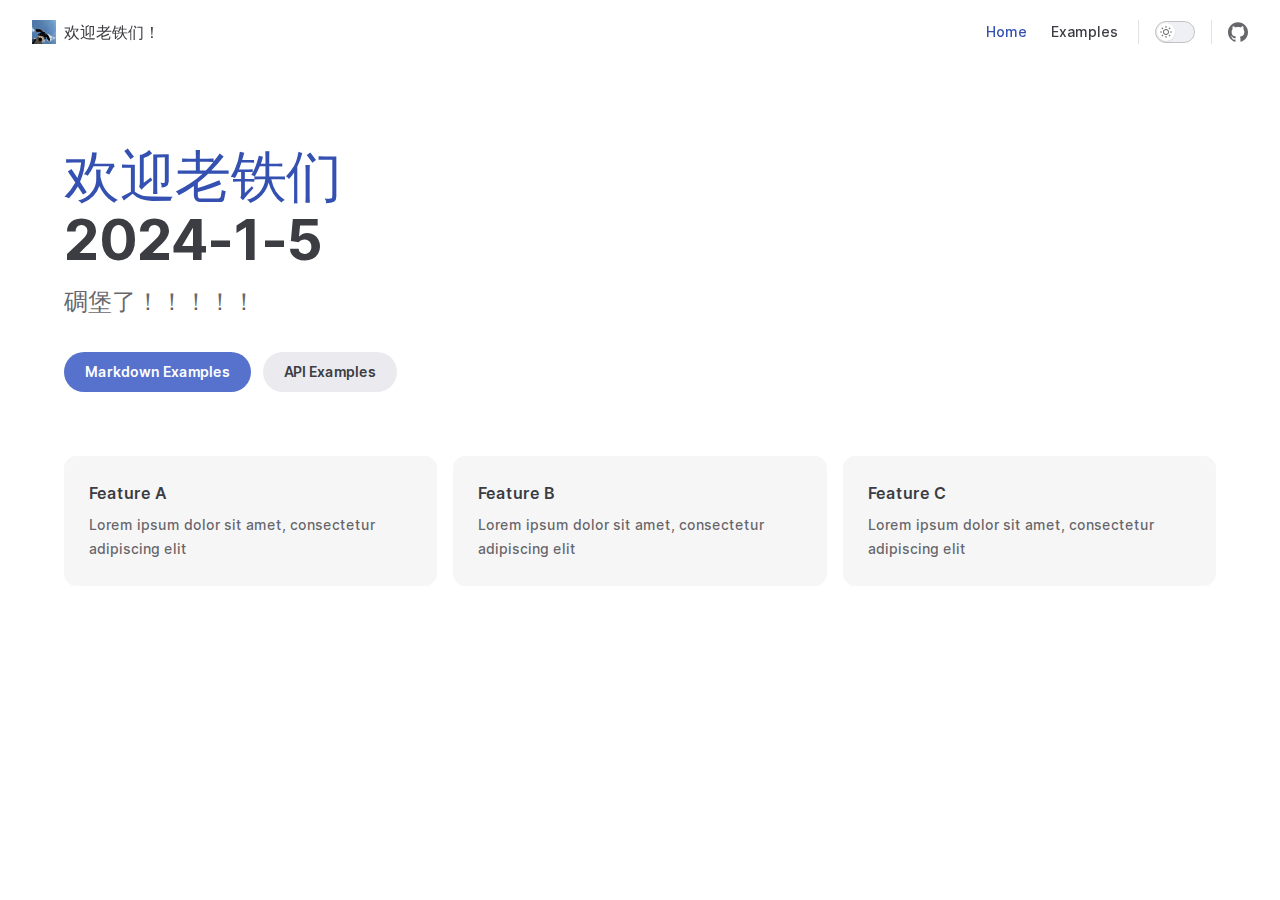
==== commit 0e380979: "123" ====
--- a/index.html
+++ b/index.html
@@ -18,7 +18,7 @@
   </head>
   <body>
     <div id="app"><div class="Layout" data-v-de577bc4><!--[--><!--]--><!--[--><span tabindex="-1" data-v-380efa99></span><a href="#VPContent" class="VPSkipLink visually-hidden" data-v-380efa99> Skip to content </a><!--]--><!----><header class="VPNav" data-v-de577bc4 data-v-f676a29d><div class="VPNavBar top" data-v-f676a29d data-v-3bd7f981><div class="wrapper" data-v-3bd7f981><div class="container" data-v-3bd7f981><div class="title" data-v-3bd7f981><div class="VPNavBarTitle" data-v-3bd7f981 data-v-1906c365><a class="title" href="/" data-v-1906c365><!--[--><!--]--><!--[--><img class="VPImage logo" src="/logo.jpg" alt data-v-a8066cb6><!--]--><!--[-->欢迎老铁们！<!--]--><!--[--><!--]--></a></div></div><div class="content" data-v-3bd7f981><div class="content-body" data-v-3bd7f981><!--[--><!--]--><div class="VPNavBarSearch search" data-v-3bd7f981><!----></div><nav aria-labelledby="main-nav-aria-label" class="VPNavBarMenu menu" data-v-3bd7f981 data-v-d234267b><span id="main-nav-aria-label" class="visually-hidden" data-v-d234267b>Main Navigation</span><!--[--><!--[--><a class="VPLink link VPNavBarMenuLink active" href="/" tabindex="0" data-v-d234267b data-v-c5428e8f><!--[--><span data-v-c5428e8f>Home</span><!--]--></a><!--]--><!--[--><a class="VPLink link VPNavBarMenuLink" href="/markdown-examples.html" tabindex="0" data-v-d234267b data-v-c5428e8f><!--[--><span data-v-c5428e8f>Examples</span><!--]--></a><!--]--><!--]--></nav><!----><div class="VPNavBarAppearance appearance" data-v-3bd7f981 data-v-9cb09460><button class="VPSwitch VPSwitchAppearance" type="button" role="switch" title="Switch to dark theme" aria-checked="false" data-v-9cb09460 data-v-affcc1b8 data-v-c53e840e><span class="check" data-v-c53e840e><span class="icon" data-v-c53e840e><!--[--><svg xmlns="http://www.w3.org/2000/svg" aria-hidden="true" focusable="false" viewbox="0 0 24 24" class="sun" data-v-affcc1b8><path d="M12,18c-3.3,0-6-2.7-6-6s2.7-6,6-6s6,2.7,6,6S15.3,18,12,18zM12,8c-2.2,0-4,1.8-4,4c0,2.2,1.8,4,4,4c2.2,0,4-1.8,4-4C16,9.8,14.2,8,12,8z"></path><path d="M12,4c-0.6,0-1-0.4-1-1V1c0-0.6,0.4-1,1-1s1,0.4,1,1v2C13,3.6,12.6,4,12,4z"></path><path d="M12,24c-0.6,0-1-0.4-1-1v-2c0-0.6,0.4-1,1-1s1,0.4,1,1v2C13,23.6,12.6,24,12,24z"></path><path d="M5.6,6.6c-0.3,0-0.5-0.1-0.7-0.3L3.5,4.9c-0.4-0.4-0.4-1,0-1.4s1-0.4,1.4,0l1.4,1.4c0.4,0.4,0.4,1,0,1.4C6.2,6.5,5.9,6.6,5.6,6.6z"></path><path d="M19.8,20.8c-0.3,0-0.5-0.1-0.7-0.3l-1.4-1.4c-0.4-0.4-0.4-1,0-1.4s1-0.4,1.4,0l1.4,1.4c0.4,0.4,0.4,1,0,1.4C20.3,20.7,20,20.8,19.8,20.8z"></path><path d="M3,13H1c-0.6,0-1-0.4-1-1s0.4-1,1-1h2c0.6,0,1,0.4,1,1S3.6,13,3,13z"></path><path d="M23,13h-2c-0.6,0-1-0.4-1-1s0.4-1,1-1h2c0.6,0,1,0.4,1,1S23.6,13,23,13z"></path><path d="M4.2,20.8c-0.3,0-0.5-0.1-0.7-0.3c-0.4-0.4-0.4-1,0-1.4l1.4-1.4c0.4-0.4,1-0.4,1.4,0s0.4,1,0,1.4l-1.4,1.4C4.7,20.7,4.5,20.8,4.2,20.8z"></path><path d="M18.4,6.6c-0.3,0-0.5-0.1-0.7-0.3c-0.4-0.4-0.4-1,0-1.4l1.4-1.4c0.4-0.4,1-0.4,1.4,0s0.4,1,0,1.4l-1.4,1.4C18.9,6.5,18.6,6.6,18.4,6.6z"></path></svg><svg xmlns="http://www.w3.org/2000/svg" aria-hidden="true" focusable="false" viewbox="0 0 24 24" class="moon" data-v-affcc1b8><path d="M12.1,22c-0.3,0-0.6,0-0.9,0c-5.5-0.5-9.5-5.4-9-10.9c0.4-4.8,4.2-8.6,9-9c0.4,0,0.8,0.2,1,0.5c0.2,0.3,0.2,0.8-0.1,1.1c-2,2.7-1.4,6.4,1.3,8.4c2.1,1.6,5,1.6,7.1,0c0.3-0.2,0.7-0.3,1.1-0.1c0.3,0.2,0.5,0.6,0.5,1c-0.2,2.7-1.5,5.1-3.6,6.8C16.6,21.2,14.4,22,12.1,22zM9.3,4.4c-2.9,1-5,3.6-5.2,6.8c-0.4,4.4,2.8,8.3,7.2,8.7c2.1,0.2,4.2-0.4,5.8-1.8c1.1-0.9,1.9-2.1,2.4-3.4c-2.5,0.9-5.3,0.5-7.5-1.1C9.2,11.4,8.1,7.7,9.3,4.4z"></path></svg><!--]--></span></span></button></div><div class="VPSocialLinks VPNavBarSocialLinks social-links" data-v-3bd7f981 data-v-3794ccf1 data-v-75a592ac><!--[--><a class="VPSocialLink no-icon" href="https://github.com/vuejs/vitepress" aria-label="github" target="_blank" rel="noopener" data-v-75a592ac data-v-9da136b1><svg role="img" viewBox="0 0 24 24" xmlns="http://www.w3.org/2000/svg"><title>GitHub</title><path d="M12 .297c-6.63 0-12 5.373-12 12 0 5.303 3.438 9.8 8.205 11.385.6.113.82-.258.82-.577 0-.285-.01-1.04-.015-2.04-3.338.724-4.042-1.61-4.042-1.61C4.422 18.07 3.633 17.7 3.633 17.7c-1.087-.744.084-.729.084-.729 1.205.084 1.838 1.236 1.838 1.236 1.07 1.835 2.809 1.305 3.495.998.108-.776.417-1.305.76-1.605-2.665-.3-5.466-1.332-5.466-5.93 0-1.31.465-2.38 1.235-3.22-.135-.303-.54-1.523.105-3.176 0 0 1.005-.322 3.3 1.23.96-.267 1.98-.399 3-.405 1.02.006 2.04.138 3 .405 2.28-1.552 3.285-1.23 3.285-1.23.645 1.653.24 2.873.12 3.176.765.84 1.23 1.91 1.23 3.22 0 4.61-2.805 5.625-5.475 5.92.42.36.81 1.096.81 2.22 0 1.606-.015 2.896-.015 3.286 0 .315.21.69.825.57C20.565 22.092 24 17.592 24 12.297c0-6.627-5.373-12-12-12"/></svg></a><!--]--></div><div class="VPFlyout VPNavBarExtra extra" data-v-3bd7f981 data-v-fa5b88c7 data-v-1157ac24><button type="button" class="button" aria-haspopup="true" aria-expanded="false" aria-label="extra navigation" data-v-1157ac24><svg xmlns="http://www.w3.org/2000/svg" aria-hidden="true" focusable="false" viewbox="0 0 24 24" class="icon" data-v-1157ac24><circle cx="12" cy="12" r="2"></circle><circle cx="19" cy="12" r="2"></circle><circle cx="5" cy="12" r="2"></circle></svg></button><div class="menu" data-v-1157ac24><div class="VPMenu" data-v-1157ac24 data-v-575b50b5><!----><!--[--><!--[--><!----><div class="group" data-v-fa5b88c7><div class="item appearance" data-v-fa5b88c7><p class="label" data-v-fa5b88c7>Appearance</p><div class="appearance-action" data-v-fa5b88c7><button class="VPSwitch VPSwitchAppearance" type="button" role="switch" title="Switch to dark theme" aria-checked="false" data-v-fa5b88c7 data-v-affcc1b8 data-v-c53e840e><span class="check" data-v-c53e840e><span class="icon" data-v-c53e840e><!--[--><svg xmlns="http://www.w3.org/2000/svg" aria-hidden="true" focusable="false" viewbox="0 0 24 24" class="sun" data-v-affcc1b8><path d="M12,18c-3.3,0-6-2.7-6-6s2.7-6,6-6s6,2.7,6,6S15.3,18,12,18zM12,8c-2.2,0-4,1.8-4,4c0,2.2,1.8,4,4,4c2.2,0,4-1.8,4-4C16,9.8,14.2,8,12,8z"></path><path d="M12,4c-0.6,0-1-0.4-1-1V1c0-0.6,0.4-1,1-1s1,0.4,1,1v2C13,3.6,12.6,4,12,4z"></path><path d="M12,24c-0.6,0-1-0.4-1-1v-2c0-0.6,0.4-1,1-1s1,0.4,1,1v2C13,23.6,12.6,24,12,24z"></path><path d="M5.6,6.6c-0.3,0-0.5-0.1-0.7-0.3L3.5,4.9c-0.4-0.4-0.4-1,0-1.4s1-0.4,1.4,0l1.4,1.4c0.4,0.4,0.4,1,0,1.4C6.2,6.5,5.9,6.6,5.6,6.6z"></path><path d="M19.8,20.8c-0.3,0-0.5-0.1-0.7-0.3l-1.4-1.4c-0.4-0.4-0.4-1,0-1.4s1-0.4,1.4,0l1.4,1.4c0.4,0.4,0.4,1,0,1.4C20.3,20.7,20,20.8,19.8,20.8z"></path><path d="M3,13H1c-0.6,0-1-0.4-1-1s0.4-1,1-1h2c0.6,0,1,0.4,1,1S3.6,13,3,13z"></path><path d="M23,13h-2c-0.6,0-1-0.4-1-1s0.4-1,1-1h2c0.6,0,1,0.4,1,1S23.6,13,23,13z"></path><path d="M4.2,20.8c-0.3,0-0.5-0.1-0.7-0.3c-0.4-0.4-0.4-1,0-1.4l1.4-1.4c0.4-0.4,1-0.4,1.4,0s0.4,1,0,1.4l-1.4,1.4C4.7,20.7,4.5,20.8,4.2,20.8z"></path><path d="M18.4,6.6c-0.3,0-0.5-0.1-0.7-0.3c-0.4-0.4-0.4-1,0-1.4l1.4-1.4c0.4-0.4,1-0.4,1.4,0s0.4,1,0,1.4l-1.4,1.4C18.9,6.5,18.6,6.6,18.4,6.6z"></path></svg><svg xmlns="http://www.w3.org/2000/svg" aria-hidden="true" focusable="false" viewbox="0 0 24 24" class="moon" data-v-affcc1b8><path d="M12.1,22c-0.3,0-0.6,0-0.9,0c-5.5-0.5-9.5-5.4-9-10.9c0.4-4.8,4.2-8.6,9-9c0.4,0,0.8,0.2,1,0.5c0.2,0.3,0.2,0.8-0.1,1.1c-2,2.7-1.4,6.4,1.3,8.4c2.1,1.6,5,1.6,7.1,0c0.3-0.2,0.7-0.3,1.1-0.1c0.3,0.2,0.5,0.6,0.5,1c-0.2,2.7-1.5,5.1-3.6,6.8C16.6,21.2,14.4,22,12.1,22zM9.3,4.4c-2.9,1-5,3.6-5.2,6.8c-0.4,4.4,2.8,8.3,7.2,8.7c2.1,0.2,4.2-0.4,5.8-1.8c1.1-0.9,1.9-2.1,2.4-3.4c-2.5,0.9-5.3,0.5-7.5-1.1C9.2,11.4,8.1,7.7,9.3,4.4z"></path></svg><!--]--></span></span></button></div></div></div><div class="group" data-v-fa5b88c7><div class="item social-links" data-v-fa5b88c7><div class="VPSocialLinks social-links-list" data-v-fa5b88c7 data-v-75a592ac><!--[--><a class="VPSocialLink no-icon" href="https://github.com/vuejs/vitepress" aria-label="github" target="_blank" rel="noopener" data-v-75a592ac data-v-9da136b1><svg role="img" viewBox="0 0 24 24" xmlns="http://www.w3.org/2000/svg"><title>GitHub</title><path d="M12 .297c-6.63 0-12 5.373-12 12 0 5.303 3.438 9.8 8.205 11.385.6.113.82-.258.82-.577 0-.285-.01-1.04-.015-2.04-3.338.724-4.042-1.61-4.042-1.61C4.422 18.07 3.633 17.7 3.633 17.7c-1.087-.744.084-.729.084-.729 1.205.084 1.838 1.236 1.838 1.236 1.07 1.835 2.809 1.305 3.495.998.108-.776.417-1.305.76-1.605-2.665-.3-5.466-1.332-5.466-5.93 0-1.31.465-2.38 1.235-3.22-.135-.303-.54-1.523.105-3.176 0 0 1.005-.322 3.3 1.23.96-.267 1.98-.399 3-.405 1.02.006 2.04.138 3 .405 2.28-1.552 3.285-1.23 3.285-1.23.645 1.653.24 2.873.12 3.176.765.84 1.23 1.91 1.23 3.22 0 4.61-2.805 5.625-5.475 5.92.42.36.81 1.096.81 2.22 0 1.606-.015 2.896-.015 3.286 0 .315.21.69.825.57C20.565 22.092 24 17.592 24 12.297c0-6.627-5.373-12-12-12"/></svg></a><!--]--></div></div></div><!--]--><!--]--></div></div></div><!--[--><!--]--><button type="button" class="VPNavBarHamburger hamburger" aria-label="mobile navigation" aria-expanded="false" aria-controls="VPNavScreen" data-v-3bd7f981 data-v-a83fef8b><span class="container" data-v-a83fef8b><span class="top" data-v-a83fef8b></span><span class="middle" data-v-a83fef8b></span><span class="bottom" data-v-a83fef8b></span></span></button></div></div></div></div><div class="divider" data-v-3bd7f981><div class="divider-line" data-v-3bd7f981></div></div></div><!----></header><!----><!----><div class="VPContent is-home" id="VPContent" data-v-de577bc4 data-v-6ea2d10f><div class="VPHome" data-v-6ea2d10f data-v-cc4c0078><!--[--><!--]--><div class="VPHero VPHomeHero" data-v-cc4c0078 data-v-bc72e472><div class="container" data-v-bc72e472><div class="main" data-v-bc72e472><!--[--><h1 class="name" data-v-bc72e472><span class="clip" data-v-bc72e472>欢迎老铁们</span></h1><p class="text" data-v-bc72e472>2024-1-5</p><p class="tagline" data-v-bc72e472>碉堡了！！！！！</p><!--]--><div class="actions" data-v-bc72e472><!--[--><div class="action" data-v-bc72e472><a class="VPButton medium brand" href="/markdown-examples.html" data-v-bc72e472 data-v-fe4a6e48>Markdown Examples</a></div><div class="action" data-v-bc72e472><a class="VPButton medium alt" href="/api-examples.html" data-v-bc72e472 data-v-fe4a6e48>API Examples</a></div><!--]--></div></div><!----></div></div><!--[--><!--]--><!--[--><!--]--><div class="VPFeatures VPHomeFeatures" data-v-cc4c0078 data-v-6b177a8e><div class="container" data-v-6b177a8e><div class="items" data-v-6b177a8e><!--[--><div class="grid-3 item" data-v-6b177a8e><div class="VPLink no-icon VPFeature" data-v-6b177a8e data-v-b916c9c1><!--[--><article class="box" data-v-b916c9c1><!----><h2 class="title" data-v-b916c9c1>Feature A</h2><p class="details" data-v-b916c9c1>Lorem ipsum dolor sit amet, consectetur adipiscing elit</p><!----></article><!--]--></div></div><div class="grid-3 item" data-v-6b177a8e><div class="VPLink no-icon VPFeature" data-v-6b177a8e data-v-b916c9c1><!--[--><article class="box" data-v-b916c9c1><!----><h2 class="title" data-v-b916c9c1>Feature B</h2><p class="details" data-v-b916c9c1>Lorem ipsum dolor sit amet, consectetur adipiscing elit</p><!----></article><!--]--></div></div><div class="grid-3 item" data-v-6b177a8e><div class="VPLink no-icon VPFeature" data-v-6b177a8e data-v-b916c9c1><!--[--><article class="box" data-v-b916c9c1><!----><h2 class="title" data-v-b916c9c1>Feature C</h2><p class="details" data-v-b916c9c1>Lorem ipsum dolor sit amet, consectetur adipiscing elit</p><!----></article><!--]--></div></div><!--]--></div></div></div><!--[--><!--]--><div style="position:relative;" data-v-cc4c0078><div></div></div></div></div><!----><!--[--><!--]--></div></div>
-    <script>window.__VP_HASH_MAP__=JSON.parse("{\"api-examples.md\":\"1O3Rt9Zh\",\"markdown-examples.md\":\"gdIAAZWK\",\"index.md\":\"36guERJy\"}");window.__VP_SITE_DATA__=JSON.parse("{\"lang\":\"en-US\",\"dir\":\"ltr\",\"title\":\"欢迎老铁们！\",\"description\":\"兄弟们，欢迎来到我的博客！\",\"base\":\"/\",\"head\":[],\"router\":{\"prefetchLinks\":true},\"appearance\":true,\"themeConfig\":{\"logo\":\"/logo.jpg\",\"nav\":[{\"text\":\"Home\",\"link\":\"/\"},{\"text\":\"Examples\",\"link\":\"/markdown-examples\"}],\"sidebar\":[{\"text\":\"Examples\",\"items\":[{\"text\":\"Markdown Examples\",\"link\":\"/markdown-examples\"},{\"text\":\"Runtime API Examples\",\"link\":\"/api-examples\"}]}],\"socialLinks\":[{\"icon\":\"github\",\"link\":\"https://github.com/vuejs/vitepress\"}]},\"locales\":{},\"scrollOffset\":134,\"cleanUrls\":false}");</script>
+    <script>window.__VP_HASH_MAP__=JSON.parse("{\"api-examples.md\":\"1O3Rt9Zh\",\"index.md\":\"36guERJy\",\"markdown-examples.md\":\"gdIAAZWK\"}");window.__VP_SITE_DATA__=JSON.parse("{\"lang\":\"en-US\",\"dir\":\"ltr\",\"title\":\"欢迎老铁们！\",\"description\":\"兄弟们，欢迎来到我的博客！\",\"base\":\"/\",\"head\":[],\"router\":{\"prefetchLinks\":true},\"appearance\":true,\"themeConfig\":{\"logo\":\"/logo.jpg\",\"nav\":[{\"text\":\"Home\",\"link\":\"/\"},{\"text\":\"Examples\",\"link\":\"/markdown-examples\"}],\"sidebar\":[{\"text\":\"Examples\",\"items\":[{\"text\":\"Markdown Examples\",\"link\":\"/markdown-examples\"},{\"text\":\"Runtime API Examples\",\"link\":\"/api-examples\"}]}],\"socialLinks\":[{\"icon\":\"github\",\"link\":\"https://github.com/vuejs/vitepress\"}]},\"locales\":{},\"scrollOffset\":134,\"cleanUrls\":false}");</script>
     
   </body>
 </html>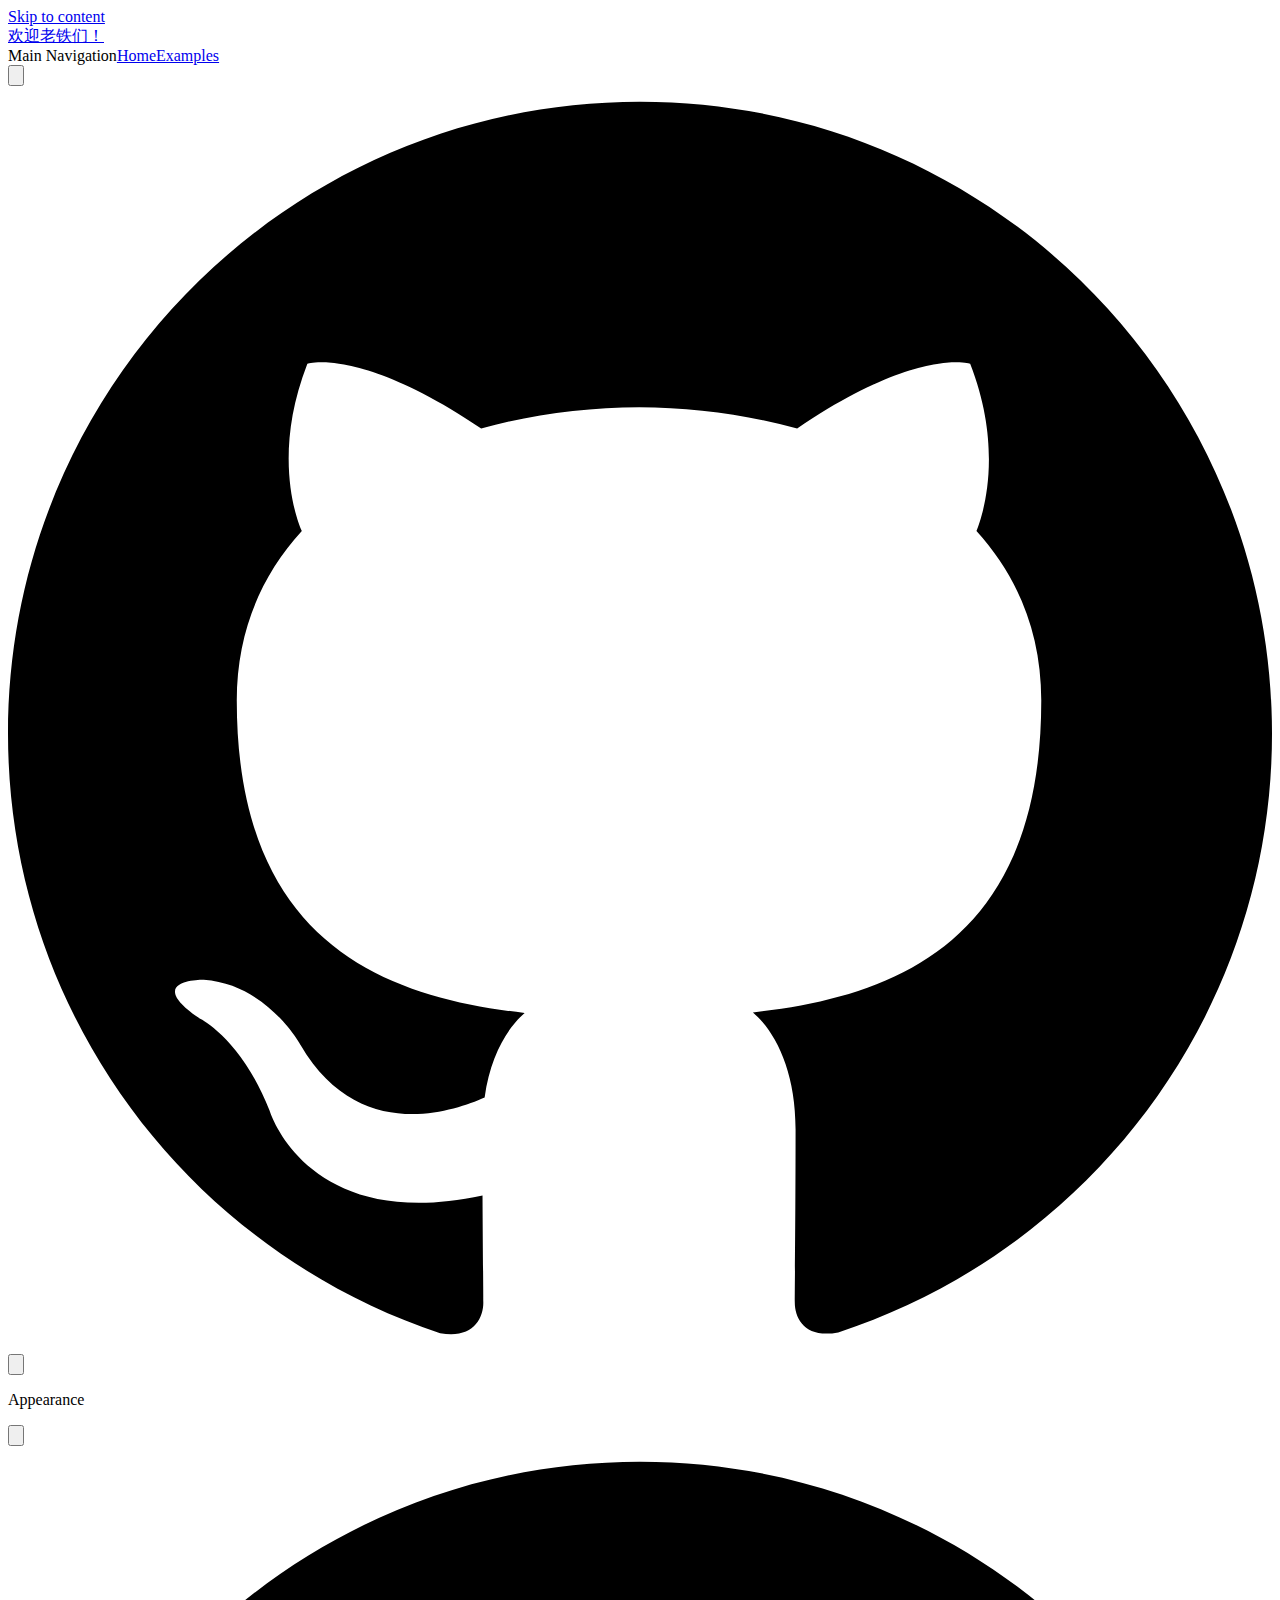
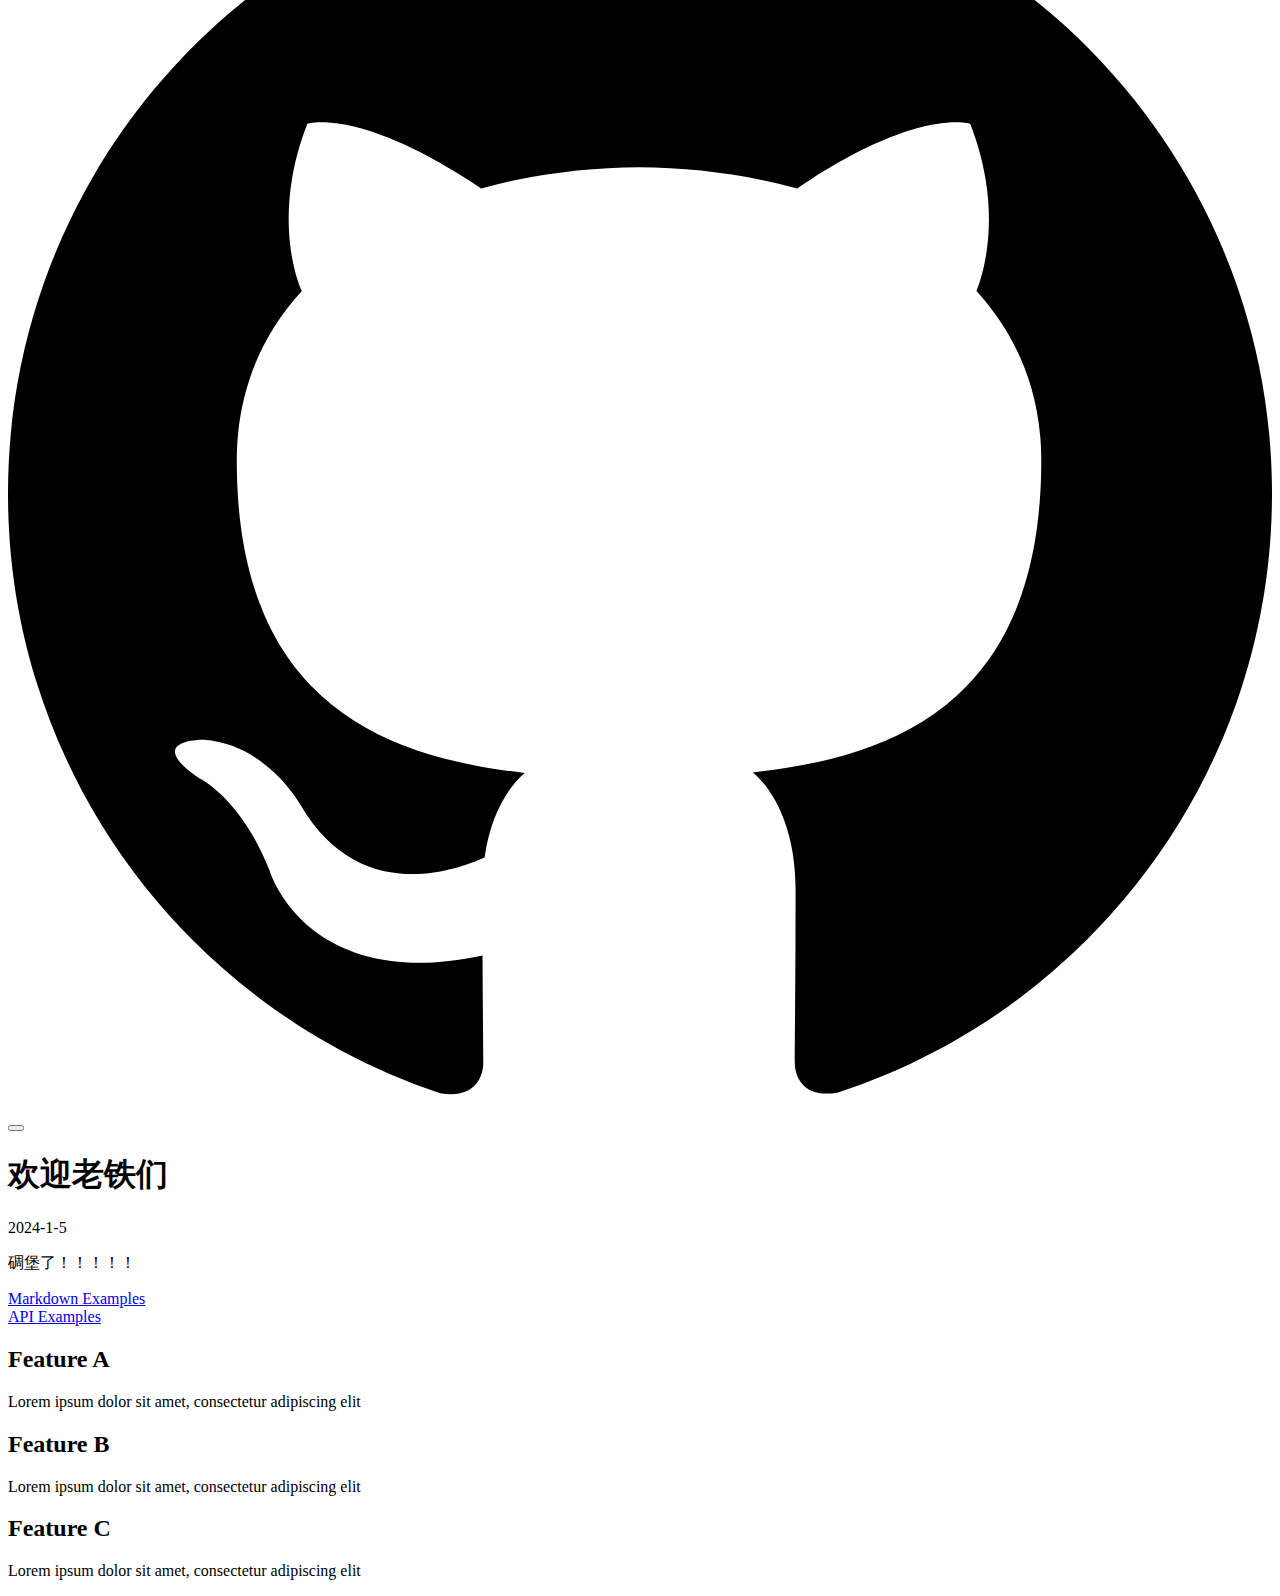
==== commit c4e54e26: "123" ====
--- a/index.html
+++ b/index.html
@@ -1,24 +1,358 @@
 <!DOCTYPE html>
 <html lang="en-US" dir="ltr">
   <head>
-    <meta charset="utf-8">
-    <meta name="viewport" content="width=device-width,initial-scale=1">
+    <meta charset="utf-8" />
+    <meta name="viewport" content="width=device-width,initial-scale=1" />
     <title>欢迎老铁们！</title>
-    <meta name="description" content="兄弟们，欢迎来到我的博客！">
-    <meta name="generator" content="VitePress v1.0.0-rc.35">
-    <link rel="preload stylesheet" href="/assets/style._HrRg0EJ.css" as="style">
-    
-    <script type="module" src="/assets/app.Px1bBlgh.js"></script>
-    <link rel="preload" href="/assets/inter-roman-latin.bvIUbFQP.woff2" as="font" type="font/woff2" crossorigin="">
-    <link rel="modulepreload" href="/assets/chunks/framework.EMC-3fd4.js">
-    <link rel="modulepreload" href="/assets/chunks/theme.Oz9rbEab.js">
-    <link rel="modulepreload" href="/assets/index.md.36guERJy.lean.js">
-    <script id="check-dark-mode">(()=>{const e=localStorage.getItem("vitepress-theme-appearance")||"auto",a=window.matchMedia("(prefers-color-scheme: dark)").matches;(!e||e==="auto"?a:e==="dark")&&document.documentElement.classList.add("dark")})();</script>
-    <script id="check-mac-os">document.documentElement.classList.toggle("mac",/Mac|iPhone|iPod|iPad/i.test(navigator.platform));</script>
+    <meta name="description" content="兄弟们，欢迎来到我的博客！" />
+    <meta name="generator" content="VitePress v1.0.0-rc.35" />
+    <link rel="preload stylesheet" href="/doc/assets/style._HrRg0EJ.css" as="style" />
+
+    <script type="module" src="/doc/assets/app.Px1bBlgh.js"></script>
+    <link rel="preload" href="/doc/assets/inter-roman-latin.bvIUbFQP.woff2" as="font" type="font/woff2" crossorigin="" />
+    <link rel="modulepreload" href="/doc/assets/chunks/framework.EMC-3fd4.js" />
+    <link rel="modulepreload" href="/doc/assets/chunks/theme.Oz9rbEab.js" />
+    <link rel="modulepreload" href="/doc/assets/index.md.36guERJy.lean.js" />
+    <script id="check-dark-mode">
+      (() => {
+        const e = localStorage.getItem("vitepress-theme-appearance") || "auto",
+          a = window.matchMedia("(prefers-color-scheme: dark)").matches;
+        (!e || e === "auto" ? a : e === "dark") && document.documentElement.classList.add("dark");
+      })();
+    </script>
+    <script id="check-mac-os">
+      document.documentElement.classList.toggle("mac", /Mac|iPhone|iPod|iPad/i.test(navigator.platform));
+    </script>
   </head>
   <body>
-    <div id="app"><div class="Layout" data-v-de577bc4><!--[--><!--]--><!--[--><span tabindex="-1" data-v-380efa99></span><a href="#VPContent" class="VPSkipLink visually-hidden" data-v-380efa99> Skip to content </a><!--]--><!----><header class="VPNav" data-v-de577bc4 data-v-f676a29d><div class="VPNavBar top" data-v-f676a29d data-v-3bd7f981><div class="wrapper" data-v-3bd7f981><div class="container" data-v-3bd7f981><div class="title" data-v-3bd7f981><div class="VPNavBarTitle" data-v-3bd7f981 data-v-1906c365><a class="title" href="/" data-v-1906c365><!--[--><!--]--><!--[--><img class="VPImage logo" src="/logo.jpg" alt data-v-a8066cb6><!--]--><!--[-->欢迎老铁们！<!--]--><!--[--><!--]--></a></div></div><div class="content" data-v-3bd7f981><div class="content-body" data-v-3bd7f981><!--[--><!--]--><div class="VPNavBarSearch search" data-v-3bd7f981><!----></div><nav aria-labelledby="main-nav-aria-label" class="VPNavBarMenu menu" data-v-3bd7f981 data-v-d234267b><span id="main-nav-aria-label" class="visually-hidden" data-v-d234267b>Main Navigation</span><!--[--><!--[--><a class="VPLink link VPNavBarMenuLink active" href="/" tabindex="0" data-v-d234267b data-v-c5428e8f><!--[--><span data-v-c5428e8f>Home</span><!--]--></a><!--]--><!--[--><a class="VPLink link VPNavBarMenuLink" href="/markdown-examples.html" tabindex="0" data-v-d234267b data-v-c5428e8f><!--[--><span data-v-c5428e8f>Examples</span><!--]--></a><!--]--><!--]--></nav><!----><div class="VPNavBarAppearance appearance" data-v-3bd7f981 data-v-9cb09460><button class="VPSwitch VPSwitchAppearance" type="button" role="switch" title="Switch to dark theme" aria-checked="false" data-v-9cb09460 data-v-affcc1b8 data-v-c53e840e><span class="check" data-v-c53e840e><span class="icon" data-v-c53e840e><!--[--><svg xmlns="http://www.w3.org/2000/svg" aria-hidden="true" focusable="false" viewbox="0 0 24 24" class="sun" data-v-affcc1b8><path d="M12,18c-3.3,0-6-2.7-6-6s2.7-6,6-6s6,2.7,6,6S15.3,18,12,18zM12,8c-2.2,0-4,1.8-4,4c0,2.2,1.8,4,4,4c2.2,0,4-1.8,4-4C16,9.8,14.2,8,12,8z"></path><path d="M12,4c-0.6,0-1-0.4-1-1V1c0-0.6,0.4-1,1-1s1,0.4,1,1v2C13,3.6,12.6,4,12,4z"></path><path d="M12,24c-0.6,0-1-0.4-1-1v-2c0-0.6,0.4-1,1-1s1,0.4,1,1v2C13,23.6,12.6,24,12,24z"></path><path d="M5.6,6.6c-0.3,0-0.5-0.1-0.7-0.3L3.5,4.9c-0.4-0.4-0.4-1,0-1.4s1-0.4,1.4,0l1.4,1.4c0.4,0.4,0.4,1,0,1.4C6.2,6.5,5.9,6.6,5.6,6.6z"></path><path d="M19.8,20.8c-0.3,0-0.5-0.1-0.7-0.3l-1.4-1.4c-0.4-0.4-0.4-1,0-1.4s1-0.4,1.4,0l1.4,1.4c0.4,0.4,0.4,1,0,1.4C20.3,20.7,20,20.8,19.8,20.8z"></path><path d="M3,13H1c-0.6,0-1-0.4-1-1s0.4-1,1-1h2c0.6,0,1,0.4,1,1S3.6,13,3,13z"></path><path d="M23,13h-2c-0.6,0-1-0.4-1-1s0.4-1,1-1h2c0.6,0,1,0.4,1,1S23.6,13,23,13z"></path><path d="M4.2,20.8c-0.3,0-0.5-0.1-0.7-0.3c-0.4-0.4-0.4-1,0-1.4l1.4-1.4c0.4-0.4,1-0.4,1.4,0s0.4,1,0,1.4l-1.4,1.4C4.7,20.7,4.5,20.8,4.2,20.8z"></path><path d="M18.4,6.6c-0.3,0-0.5-0.1-0.7-0.3c-0.4-0.4-0.4-1,0-1.4l1.4-1.4c0.4-0.4,1-0.4,1.4,0s0.4,1,0,1.4l-1.4,1.4C18.9,6.5,18.6,6.6,18.4,6.6z"></path></svg><svg xmlns="http://www.w3.org/2000/svg" aria-hidden="true" focusable="false" viewbox="0 0 24 24" class="moon" data-v-affcc1b8><path d="M12.1,22c-0.3,0-0.6,0-0.9,0c-5.5-0.5-9.5-5.4-9-10.9c0.4-4.8,4.2-8.6,9-9c0.4,0,0.8,0.2,1,0.5c0.2,0.3,0.2,0.8-0.1,1.1c-2,2.7-1.4,6.4,1.3,8.4c2.1,1.6,5,1.6,7.1,0c0.3-0.2,0.7-0.3,1.1-0.1c0.3,0.2,0.5,0.6,0.5,1c-0.2,2.7-1.5,5.1-3.6,6.8C16.6,21.2,14.4,22,12.1,22zM9.3,4.4c-2.9,1-5,3.6-5.2,6.8c-0.4,4.4,2.8,8.3,7.2,8.7c2.1,0.2,4.2-0.4,5.8-1.8c1.1-0.9,1.9-2.1,2.4-3.4c-2.5,0.9-5.3,0.5-7.5-1.1C9.2,11.4,8.1,7.7,9.3,4.4z"></path></svg><!--]--></span></span></button></div><div class="VPSocialLinks VPNavBarSocialLinks social-links" data-v-3bd7f981 data-v-3794ccf1 data-v-75a592ac><!--[--><a class="VPSocialLink no-icon" href="https://github.com/vuejs/vitepress" aria-label="github" target="_blank" rel="noopener" data-v-75a592ac data-v-9da136b1><svg role="img" viewBox="0 0 24 24" xmlns="http://www.w3.org/2000/svg"><title>GitHub</title><path d="M12 .297c-6.63 0-12 5.373-12 12 0 5.303 3.438 9.8 8.205 11.385.6.113.82-.258.82-.577 0-.285-.01-1.04-.015-2.04-3.338.724-4.042-1.61-4.042-1.61C4.422 18.07 3.633 17.7 3.633 17.7c-1.087-.744.084-.729.084-.729 1.205.084 1.838 1.236 1.838 1.236 1.07 1.835 2.809 1.305 3.495.998.108-.776.417-1.305.76-1.605-2.665-.3-5.466-1.332-5.466-5.93 0-1.31.465-2.38 1.235-3.22-.135-.303-.54-1.523.105-3.176 0 0 1.005-.322 3.3 1.23.96-.267 1.98-.399 3-.405 1.02.006 2.04.138 3 .405 2.28-1.552 3.285-1.23 3.285-1.23.645 1.653.24 2.873.12 3.176.765.84 1.23 1.91 1.23 3.22 0 4.61-2.805 5.625-5.475 5.92.42.36.81 1.096.81 2.22 0 1.606-.015 2.896-.015 3.286 0 .315.21.69.825.57C20.565 22.092 24 17.592 24 12.297c0-6.627-5.373-12-12-12"/></svg></a><!--]--></div><div class="VPFlyout VPNavBarExtra extra" data-v-3bd7f981 data-v-fa5b88c7 data-v-1157ac24><button type="button" class="button" aria-haspopup="true" aria-expanded="false" aria-label="extra navigation" data-v-1157ac24><svg xmlns="http://www.w3.org/2000/svg" aria-hidden="true" focusable="false" viewbox="0 0 24 24" class="icon" data-v-1157ac24><circle cx="12" cy="12" r="2"></circle><circle cx="19" cy="12" r="2"></circle><circle cx="5" cy="12" r="2"></circle></svg></button><div class="menu" data-v-1157ac24><div class="VPMenu" data-v-1157ac24 data-v-575b50b5><!----><!--[--><!--[--><!----><div class="group" data-v-fa5b88c7><div class="item appearance" data-v-fa5b88c7><p class="label" data-v-fa5b88c7>Appearance</p><div class="appearance-action" data-v-fa5b88c7><button class="VPSwitch VPSwitchAppearance" type="button" role="switch" title="Switch to dark theme" aria-checked="false" data-v-fa5b88c7 data-v-affcc1b8 data-v-c53e840e><span class="check" data-v-c53e840e><span class="icon" data-v-c53e840e><!--[--><svg xmlns="http://www.w3.org/2000/svg" aria-hidden="true" focusable="false" viewbox="0 0 24 24" class="sun" data-v-affcc1b8><path d="M12,18c-3.3,0-6-2.7-6-6s2.7-6,6-6s6,2.7,6,6S15.3,18,12,18zM12,8c-2.2,0-4,1.8-4,4c0,2.2,1.8,4,4,4c2.2,0,4-1.8,4-4C16,9.8,14.2,8,12,8z"></path><path d="M12,4c-0.6,0-1-0.4-1-1V1c0-0.6,0.4-1,1-1s1,0.4,1,1v2C13,3.6,12.6,4,12,4z"></path><path d="M12,24c-0.6,0-1-0.4-1-1v-2c0-0.6,0.4-1,1-1s1,0.4,1,1v2C13,23.6,12.6,24,12,24z"></path><path d="M5.6,6.6c-0.3,0-0.5-0.1-0.7-0.3L3.5,4.9c-0.4-0.4-0.4-1,0-1.4s1-0.4,1.4,0l1.4,1.4c0.4,0.4,0.4,1,0,1.4C6.2,6.5,5.9,6.6,5.6,6.6z"></path><path d="M19.8,20.8c-0.3,0-0.5-0.1-0.7-0.3l-1.4-1.4c-0.4-0.4-0.4-1,0-1.4s1-0.4,1.4,0l1.4,1.4c0.4,0.4,0.4,1,0,1.4C20.3,20.7,20,20.8,19.8,20.8z"></path><path d="M3,13H1c-0.6,0-1-0.4-1-1s0.4-1,1-1h2c0.6,0,1,0.4,1,1S3.6,13,3,13z"></path><path d="M23,13h-2c-0.6,0-1-0.4-1-1s0.4-1,1-1h2c0.6,0,1,0.4,1,1S23.6,13,23,13z"></path><path d="M4.2,20.8c-0.3,0-0.5-0.1-0.7-0.3c-0.4-0.4-0.4-1,0-1.4l1.4-1.4c0.4-0.4,1-0.4,1.4,0s0.4,1,0,1.4l-1.4,1.4C4.7,20.7,4.5,20.8,4.2,20.8z"></path><path d="M18.4,6.6c-0.3,0-0.5-0.1-0.7-0.3c-0.4-0.4-0.4-1,0-1.4l1.4-1.4c0.4-0.4,1-0.4,1.4,0s0.4,1,0,1.4l-1.4,1.4C18.9,6.5,18.6,6.6,18.4,6.6z"></path></svg><svg xmlns="http://www.w3.org/2000/svg" aria-hidden="true" focusable="false" viewbox="0 0 24 24" class="moon" data-v-affcc1b8><path d="M12.1,22c-0.3,0-0.6,0-0.9,0c-5.5-0.5-9.5-5.4-9-10.9c0.4-4.8,4.2-8.6,9-9c0.4,0,0.8,0.2,1,0.5c0.2,0.3,0.2,0.8-0.1,1.1c-2,2.7-1.4,6.4,1.3,8.4c2.1,1.6,5,1.6,7.1,0c0.3-0.2,0.7-0.3,1.1-0.1c0.3,0.2,0.5,0.6,0.5,1c-0.2,2.7-1.5,5.1-3.6,6.8C16.6,21.2,14.4,22,12.1,22zM9.3,4.4c-2.9,1-5,3.6-5.2,6.8c-0.4,4.4,2.8,8.3,7.2,8.7c2.1,0.2,4.2-0.4,5.8-1.8c1.1-0.9,1.9-2.1,2.4-3.4c-2.5,0.9-5.3,0.5-7.5-1.1C9.2,11.4,8.1,7.7,9.3,4.4z"></path></svg><!--]--></span></span></button></div></div></div><div class="group" data-v-fa5b88c7><div class="item social-links" data-v-fa5b88c7><div class="VPSocialLinks social-links-list" data-v-fa5b88c7 data-v-75a592ac><!--[--><a class="VPSocialLink no-icon" href="https://github.com/vuejs/vitepress" aria-label="github" target="_blank" rel="noopener" data-v-75a592ac data-v-9da136b1><svg role="img" viewBox="0 0 24 24" xmlns="http://www.w3.org/2000/svg"><title>GitHub</title><path d="M12 .297c-6.63 0-12 5.373-12 12 0 5.303 3.438 9.8 8.205 11.385.6.113.82-.258.82-.577 0-.285-.01-1.04-.015-2.04-3.338.724-4.042-1.61-4.042-1.61C4.422 18.07 3.633 17.7 3.633 17.7c-1.087-.744.084-.729.084-.729 1.205.084 1.838 1.236 1.838 1.236 1.07 1.835 2.809 1.305 3.495.998.108-.776.417-1.305.76-1.605-2.665-.3-5.466-1.332-5.466-5.93 0-1.31.465-2.38 1.235-3.22-.135-.303-.54-1.523.105-3.176 0 0 1.005-.322 3.3 1.23.96-.267 1.98-.399 3-.405 1.02.006 2.04.138 3 .405 2.28-1.552 3.285-1.23 3.285-1.23.645 1.653.24 2.873.12 3.176.765.84 1.23 1.91 1.23 3.22 0 4.61-2.805 5.625-5.475 5.92.42.36.81 1.096.81 2.22 0 1.606-.015 2.896-.015 3.286 0 .315.21.69.825.57C20.565 22.092 24 17.592 24 12.297c0-6.627-5.373-12-12-12"/></svg></a><!--]--></div></div></div><!--]--><!--]--></div></div></div><!--[--><!--]--><button type="button" class="VPNavBarHamburger hamburger" aria-label="mobile navigation" aria-expanded="false" aria-controls="VPNavScreen" data-v-3bd7f981 data-v-a83fef8b><span class="container" data-v-a83fef8b><span class="top" data-v-a83fef8b></span><span class="middle" data-v-a83fef8b></span><span class="bottom" data-v-a83fef8b></span></span></button></div></div></div></div><div class="divider" data-v-3bd7f981><div class="divider-line" data-v-3bd7f981></div></div></div><!----></header><!----><!----><div class="VPContent is-home" id="VPContent" data-v-de577bc4 data-v-6ea2d10f><div class="VPHome" data-v-6ea2d10f data-v-cc4c0078><!--[--><!--]--><div class="VPHero VPHomeHero" data-v-cc4c0078 data-v-bc72e472><div class="container" data-v-bc72e472><div class="main" data-v-bc72e472><!--[--><h1 class="name" data-v-bc72e472><span class="clip" data-v-bc72e472>欢迎老铁们</span></h1><p class="text" data-v-bc72e472>2024-1-5</p><p class="tagline" data-v-bc72e472>碉堡了！！！！！</p><!--]--><div class="actions" data-v-bc72e472><!--[--><div class="action" data-v-bc72e472><a class="VPButton medium brand" href="/markdown-examples.html" data-v-bc72e472 data-v-fe4a6e48>Markdown Examples</a></div><div class="action" data-v-bc72e472><a class="VPButton medium alt" href="/api-examples.html" data-v-bc72e472 data-v-fe4a6e48>API Examples</a></div><!--]--></div></div><!----></div></div><!--[--><!--]--><!--[--><!--]--><div class="VPFeatures VPHomeFeatures" data-v-cc4c0078 data-v-6b177a8e><div class="container" data-v-6b177a8e><div class="items" data-v-6b177a8e><!--[--><div class="grid-3 item" data-v-6b177a8e><div class="VPLink no-icon VPFeature" data-v-6b177a8e data-v-b916c9c1><!--[--><article class="box" data-v-b916c9c1><!----><h2 class="title" data-v-b916c9c1>Feature A</h2><p class="details" data-v-b916c9c1>Lorem ipsum dolor sit amet, consectetur adipiscing elit</p><!----></article><!--]--></div></div><div class="grid-3 item" data-v-6b177a8e><div class="VPLink no-icon VPFeature" data-v-6b177a8e data-v-b916c9c1><!--[--><article class="box" data-v-b916c9c1><!----><h2 class="title" data-v-b916c9c1>Feature B</h2><p class="details" data-v-b916c9c1>Lorem ipsum dolor sit amet, consectetur adipiscing elit</p><!----></article><!--]--></div></div><div class="grid-3 item" data-v-6b177a8e><div class="VPLink no-icon VPFeature" data-v-6b177a8e data-v-b916c9c1><!--[--><article class="box" data-v-b916c9c1><!----><h2 class="title" data-v-b916c9c1>Feature C</h2><p class="details" data-v-b916c9c1>Lorem ipsum dolor sit amet, consectetur adipiscing elit</p><!----></article><!--]--></div></div><!--]--></div></div></div><!--[--><!--]--><div style="position:relative;" data-v-cc4c0078><div></div></div></div></div><!----><!--[--><!--]--></div></div>
-    <script>window.__VP_HASH_MAP__=JSON.parse("{\"api-examples.md\":\"1O3Rt9Zh\",\"index.md\":\"36guERJy\",\"markdown-examples.md\":\"gdIAAZWK\"}");window.__VP_SITE_DATA__=JSON.parse("{\"lang\":\"en-US\",\"dir\":\"ltr\",\"title\":\"欢迎老铁们！\",\"description\":\"兄弟们，欢迎来到我的博客！\",\"base\":\"/\",\"head\":[],\"router\":{\"prefetchLinks\":true},\"appearance\":true,\"themeConfig\":{\"logo\":\"/logo.jpg\",\"nav\":[{\"text\":\"Home\",\"link\":\"/\"},{\"text\":\"Examples\",\"link\":\"/markdown-examples\"}],\"sidebar\":[{\"text\":\"Examples\",\"items\":[{\"text\":\"Markdown Examples\",\"link\":\"/markdown-examples\"},{\"text\":\"Runtime API Examples\",\"link\":\"/api-examples\"}]}],\"socialLinks\":[{\"icon\":\"github\",\"link\":\"https://github.com/vuejs/vitepress\"}]},\"locales\":{},\"scrollOffset\":134,\"cleanUrls\":false}");</script>
-    
+    <div id="app">
+      <div class="Layout" data-v-de577bc4>
+        <!--[--><!--]--><!--[--><span tabindex="-1" data-v-380efa99></span
+        ><a href="#VPContent" class="VPSkipLink visually-hidden" data-v-380efa99> Skip to content </a
+        ><!--]--><!---->
+        <header class="VPNav" data-v-de577bc4 data-v-f676a29d>
+          <div class="VPNavBar top" data-v-f676a29d data-v-3bd7f981>
+            <div class="wrapper" data-v-3bd7f981>
+              <div class="container" data-v-3bd7f981>
+                <div class="title" data-v-3bd7f981>
+                  <div class="VPNavBarTitle" data-v-3bd7f981 data-v-1906c365>
+                    <a class="title" href="/" data-v-1906c365
+                      ><!--[--><!--]--><!--[--><img
+                        class="VPImage logo"
+                        src="/doc/logo.jpg"
+                        alt
+                        data-v-a8066cb6
+                      /><!--]--><!--[-->欢迎老铁们！<!--]--><!--[--><!--]--></a
+                    >
+                  </div>
+                </div>
+                <div class="content" data-v-3bd7f981>
+                  <div class="content-body" data-v-3bd7f981>
+                    <!--[--><!--]-->
+                    <div class="VPNavBarSearch search" data-v-3bd7f981><!----></div>
+                    <nav aria-labelledby="main-nav-aria-label" class="VPNavBarMenu menu" data-v-3bd7f981 data-v-d234267b>
+                      <span id="main-nav-aria-label" class="visually-hidden" data-v-d234267b>Main Navigation</span
+                      ><!--[--><!--[--><a class="VPLink link VPNavBarMenuLink active" href="/" tabindex="0" data-v-d234267b data-v-c5428e8f
+                        ><!--[--><span data-v-c5428e8f>Home</span
+                        ><!--]--></a
+                      ><!--]--><!--[--><a
+                        class="VPLink link VPNavBarMenuLink"
+                        href="/markdown-examples.html"
+                        tabindex="0"
+                        data-v-d234267b
+                        data-v-c5428e8f
+                        ><!--[--><span data-v-c5428e8f>Examples</span
+                        ><!--]--></a
+                      ><!--]--><!--]-->
+                    </nav>
+                    <!---->
+                    <div class="VPNavBarAppearance appearance" data-v-3bd7f981 data-v-9cb09460>
+                      <button
+                        class="VPSwitch VPSwitchAppearance"
+                        type="button"
+                        role="switch"
+                        title="Switch to dark theme"
+                        aria-checked="false"
+                        data-v-9cb09460
+                        data-v-affcc1b8
+                        data-v-c53e840e
+                      >
+                        <span class="check" data-v-c53e840e
+                          ><span class="icon" data-v-c53e840e
+                            ><!--[--><svg
+                              xmlns="http://www.w3.org/2000/svg"
+                              aria-hidden="true"
+                              focusable="false"
+                              viewbox="0 0 24 24"
+                              class="sun"
+                              data-v-affcc1b8
+                            >
+                              <path
+                                d="M12,18c-3.3,0-6-2.7-6-6s2.7-6,6-6s6,2.7,6,6S15.3,18,12,18zM12,8c-2.2,0-4,1.8-4,4c0,2.2,1.8,4,4,4c2.2,0,4-1.8,4-4C16,9.8,14.2,8,12,8z"
+                              ></path>
+                              <path d="M12,4c-0.6,0-1-0.4-1-1V1c0-0.6,0.4-1,1-1s1,0.4,1,1v2C13,3.6,12.6,4,12,4z"></path>
+                              <path d="M12,24c-0.6,0-1-0.4-1-1v-2c0-0.6,0.4-1,1-1s1,0.4,1,1v2C13,23.6,12.6,24,12,24z"></path>
+                              <path
+                                d="M5.6,6.6c-0.3,0-0.5-0.1-0.7-0.3L3.5,4.9c-0.4-0.4-0.4-1,0-1.4s1-0.4,1.4,0l1.4,1.4c0.4,0.4,0.4,1,0,1.4C6.2,6.5,5.9,6.6,5.6,6.6z"
+                              ></path>
+                              <path
+                                d="M19.8,20.8c-0.3,0-0.5-0.1-0.7-0.3l-1.4-1.4c-0.4-0.4-0.4-1,0-1.4s1-0.4,1.4,0l1.4,1.4c0.4,0.4,0.4,1,0,1.4C20.3,20.7,20,20.8,19.8,20.8z"
+                              ></path>
+                              <path d="M3,13H1c-0.6,0-1-0.4-1-1s0.4-1,1-1h2c0.6,0,1,0.4,1,1S3.6,13,3,13z"></path>
+                              <path d="M23,13h-2c-0.6,0-1-0.4-1-1s0.4-1,1-1h2c0.6,0,1,0.4,1,1S23.6,13,23,13z"></path>
+                              <path
+                                d="M4.2,20.8c-0.3,0-0.5-0.1-0.7-0.3c-0.4-0.4-0.4-1,0-1.4l1.4-1.4c0.4-0.4,1-0.4,1.4,0s0.4,1,0,1.4l-1.4,1.4C4.7,20.7,4.5,20.8,4.2,20.8z"
+                              ></path>
+                              <path
+                                d="M18.4,6.6c-0.3,0-0.5-0.1-0.7-0.3c-0.4-0.4-0.4-1,0-1.4l1.4-1.4c0.4-0.4,1-0.4,1.4,0s0.4,1,0,1.4l-1.4,1.4C18.9,6.5,18.6,6.6,18.4,6.6z"
+                              ></path></svg
+                            ><svg
+                              xmlns="http://www.w3.org/2000/svg"
+                              aria-hidden="true"
+                              focusable="false"
+                              viewbox="0 0 24 24"
+                              class="moon"
+                              data-v-affcc1b8
+                            >
+                              <path
+                                d="M12.1,22c-0.3,0-0.6,0-0.9,0c-5.5-0.5-9.5-5.4-9-10.9c0.4-4.8,4.2-8.6,9-9c0.4,0,0.8,0.2,1,0.5c0.2,0.3,0.2,0.8-0.1,1.1c-2,2.7-1.4,6.4,1.3,8.4c2.1,1.6,5,1.6,7.1,0c0.3-0.2,0.7-0.3,1.1-0.1c0.3,0.2,0.5,0.6,0.5,1c-0.2,2.7-1.5,5.1-3.6,6.8C16.6,21.2,14.4,22,12.1,22zM9.3,4.4c-2.9,1-5,3.6-5.2,6.8c-0.4,4.4,2.8,8.3,7.2,8.7c2.1,0.2,4.2-0.4,5.8-1.8c1.1-0.9,1.9-2.1,2.4-3.4c-2.5,0.9-5.3,0.5-7.5-1.1C9.2,11.4,8.1,7.7,9.3,4.4z"
+                              ></path></svg
+                            ><!--]--></span
+                          ></span
+                        >
+                      </button>
+                    </div>
+                    <div class="VPSocialLinks VPNavBarSocialLinks social-links" data-v-3bd7f981 data-v-3794ccf1 data-v-75a592ac>
+                      <!--[--><a
+                        class="VPSocialLink no-icon"
+                        href="https://github.com/vuejs/vitepress"
+                        aria-label="github"
+                        target="_blank"
+                        rel="noopener"
+                        data-v-75a592ac
+                        data-v-9da136b1
+                        ><svg role="img" viewBox="0 0 24 24" xmlns="http://www.w3.org/2000/svg">
+                          <title>GitHub</title>
+                          <path
+                            d="M12 .297c-6.63 0-12 5.373-12 12 0 5.303 3.438 9.8 8.205 11.385.6.113.82-.258.82-.577 0-.285-.01-1.04-.015-2.04-3.338.724-4.042-1.61-4.042-1.61C4.422 18.07 3.633 17.7 3.633 17.7c-1.087-.744.084-.729.084-.729 1.205.084 1.838 1.236 1.838 1.236 1.07 1.835 2.809 1.305 3.495.998.108-.776.417-1.305.76-1.605-2.665-.3-5.466-1.332-5.466-5.93 0-1.31.465-2.38 1.235-3.22-.135-.303-.54-1.523.105-3.176 0 0 1.005-.322 3.3 1.23.96-.267 1.98-.399 3-.405 1.02.006 2.04.138 3 .405 2.28-1.552 3.285-1.23 3.285-1.23.645 1.653.24 2.873.12 3.176.765.84 1.23 1.91 1.23 3.22 0 4.61-2.805 5.625-5.475 5.92.42.36.81 1.096.81 2.22 0 1.606-.015 2.896-.015 3.286 0 .315.21.69.825.57C20.565 22.092 24 17.592 24 12.297c0-6.627-5.373-12-12-12"
+                          /></svg></a
+                      ><!--]-->
+                    </div>
+                    <div class="VPFlyout VPNavBarExtra extra" data-v-3bd7f981 data-v-fa5b88c7 data-v-1157ac24>
+                      <button
+                        type="button"
+                        class="button"
+                        aria-haspopup="true"
+                        aria-expanded="false"
+                        aria-label="extra navigation"
+                        data-v-1157ac24
+                      >
+                        <svg
+                          xmlns="http://www.w3.org/2000/svg"
+                          aria-hidden="true"
+                          focusable="false"
+                          viewbox="0 0 24 24"
+                          class="icon"
+                          data-v-1157ac24
+                        >
+                          <circle cx="12" cy="12" r="2"></circle>
+                          <circle cx="19" cy="12" r="2"></circle>
+                          <circle cx="5" cy="12" r="2"></circle>
+                        </svg>
+                      </button>
+                      <div class="menu" data-v-1157ac24>
+                        <div class="VPMenu" data-v-1157ac24 data-v-575b50b5>
+                          <!----><!--[--><!--[--><!---->
+                          <div class="group" data-v-fa5b88c7>
+                            <div class="item appearance" data-v-fa5b88c7>
+                              <p class="label" data-v-fa5b88c7>Appearance</p>
+                              <div class="appearance-action" data-v-fa5b88c7>
+                                <button
+                                  class="VPSwitch VPSwitchAppearance"
+                                  type="button"
+                                  role="switch"
+                                  title="Switch to dark theme"
+                                  aria-checked="false"
+                                  data-v-fa5b88c7
+                                  data-v-affcc1b8
+                                  data-v-c53e840e
+                                >
+                                  <span class="check" data-v-c53e840e
+                                    ><span class="icon" data-v-c53e840e
+                                      ><!--[--><svg
+                                        xmlns="http://www.w3.org/2000/svg"
+                                        aria-hidden="true"
+                                        focusable="false"
+                                        viewbox="0 0 24 24"
+                                        class="sun"
+                                        data-v-affcc1b8
+                                      >
+                                        <path
+                                          d="M12,18c-3.3,0-6-2.7-6-6s2.7-6,6-6s6,2.7,6,6S15.3,18,12,18zM12,8c-2.2,0-4,1.8-4,4c0,2.2,1.8,4,4,4c2.2,0,4-1.8,4-4C16,9.8,14.2,8,12,8z"
+                                        ></path>
+                                        <path d="M12,4c-0.6,0-1-0.4-1-1V1c0-0.6,0.4-1,1-1s1,0.4,1,1v2C13,3.6,12.6,4,12,4z"></path>
+                                        <path d="M12,24c-0.6,0-1-0.4-1-1v-2c0-0.6,0.4-1,1-1s1,0.4,1,1v2C13,23.6,12.6,24,12,24z"></path>
+                                        <path
+                                          d="M5.6,6.6c-0.3,0-0.5-0.1-0.7-0.3L3.5,4.9c-0.4-0.4-0.4-1,0-1.4s1-0.4,1.4,0l1.4,1.4c0.4,0.4,0.4,1,0,1.4C6.2,6.5,5.9,6.6,5.6,6.6z"
+                                        ></path>
+                                        <path
+                                          d="M19.8,20.8c-0.3,0-0.5-0.1-0.7-0.3l-1.4-1.4c-0.4-0.4-0.4-1,0-1.4s1-0.4,1.4,0l1.4,1.4c0.4,0.4,0.4,1,0,1.4C20.3,20.7,20,20.8,19.8,20.8z"
+                                        ></path>
+                                        <path d="M3,13H1c-0.6,0-1-0.4-1-1s0.4-1,1-1h2c0.6,0,1,0.4,1,1S3.6,13,3,13z"></path>
+                                        <path d="M23,13h-2c-0.6,0-1-0.4-1-1s0.4-1,1-1h2c0.6,0,1,0.4,1,1S23.6,13,23,13z"></path>
+                                        <path
+                                          d="M4.2,20.8c-0.3,0-0.5-0.1-0.7-0.3c-0.4-0.4-0.4-1,0-1.4l1.4-1.4c0.4-0.4,1-0.4,1.4,0s0.4,1,0,1.4l-1.4,1.4C4.7,20.7,4.5,20.8,4.2,20.8z"
+                                        ></path>
+                                        <path
+                                          d="M18.4,6.6c-0.3,0-0.5-0.1-0.7-0.3c-0.4-0.4-0.4-1,0-1.4l1.4-1.4c0.4-0.4,1-0.4,1.4,0s0.4,1,0,1.4l-1.4,1.4C18.9,6.5,18.6,6.6,18.4,6.6z"
+                                        ></path></svg
+                                      ><svg
+                                        xmlns="http://www.w3.org/2000/svg"
+                                        aria-hidden="true"
+                                        focusable="false"
+                                        viewbox="0 0 24 24"
+                                        class="moon"
+                                        data-v-affcc1b8
+                                      >
+                                        <path
+                                          d="M12.1,22c-0.3,0-0.6,0-0.9,0c-5.5-0.5-9.5-5.4-9-10.9c0.4-4.8,4.2-8.6,9-9c0.4,0,0.8,0.2,1,0.5c0.2,0.3,0.2,0.8-0.1,1.1c-2,2.7-1.4,6.4,1.3,8.4c2.1,1.6,5,1.6,7.1,0c0.3-0.2,0.7-0.3,1.1-0.1c0.3,0.2,0.5,0.6,0.5,1c-0.2,2.7-1.5,5.1-3.6,6.8C16.6,21.2,14.4,22,12.1,22zM9.3,4.4c-2.9,1-5,3.6-5.2,6.8c-0.4,4.4,2.8,8.3,7.2,8.7c2.1,0.2,4.2-0.4,5.8-1.8c1.1-0.9,1.9-2.1,2.4-3.4c-2.5,0.9-5.3,0.5-7.5-1.1C9.2,11.4,8.1,7.7,9.3,4.4z"
+                                        ></path></svg
+                                      ><!--]--></span
+                                    ></span
+                                  >
+                                </button>
+                              </div>
+                            </div>
+                          </div>
+                          <div class="group" data-v-fa5b88c7>
+                            <div class="item social-links" data-v-fa5b88c7>
+                              <div class="VPSocialLinks social-links-list" data-v-fa5b88c7 data-v-75a592ac>
+                                <!--[--><a
+                                  class="VPSocialLink no-icon"
+                                  href="https://github.com/vuejs/vitepress"
+                                  aria-label="github"
+                                  target="_blank"
+                                  rel="noopener"
+                                  data-v-75a592ac
+                                  data-v-9da136b1
+                                  ><svg role="img" viewBox="0 0 24 24" xmlns="http://www.w3.org/2000/svg">
+                                    <title>GitHub</title>
+                                    <path
+                                      d="M12 .297c-6.63 0-12 5.373-12 12 0 5.303 3.438 9.8 8.205 11.385.6.113.82-.258.82-.577 0-.285-.01-1.04-.015-2.04-3.338.724-4.042-1.61-4.042-1.61C4.422 18.07 3.633 17.7 3.633 17.7c-1.087-.744.084-.729.084-.729 1.205.084 1.838 1.236 1.838 1.236 1.07 1.835 2.809 1.305 3.495.998.108-.776.417-1.305.76-1.605-2.665-.3-5.466-1.332-5.466-5.93 0-1.31.465-2.38 1.235-3.22-.135-.303-.54-1.523.105-3.176 0 0 1.005-.322 3.3 1.23.96-.267 1.98-.399 3-.405 1.02.006 2.04.138 3 .405 2.28-1.552 3.285-1.23 3.285-1.23.645 1.653.24 2.873.12 3.176.765.84 1.23 1.91 1.23 3.22 0 4.61-2.805 5.625-5.475 5.92.42.36.81 1.096.81 2.22 0 1.606-.015 2.896-.015 3.286 0 .315.21.69.825.57C20.565 22.092 24 17.592 24 12.297c0-6.627-5.373-12-12-12"
+                                    /></svg></a
+                                ><!--]-->
+                              </div>
+                            </div>
+                          </div>
+                          <!--]--><!--]-->
+                        </div>
+                      </div>
+                    </div>
+                    <!--[--><!--]--><button
+                      type="button"
+                      class="VPNavBarHamburger hamburger"
+                      aria-label="mobile navigation"
+                      aria-expanded="false"
+                      aria-controls="VPNavScreen"
+                      data-v-3bd7f981
+                      data-v-a83fef8b
+                    >
+                      <span class="container" data-v-a83fef8b
+                        ><span class="top" data-v-a83fef8b></span><span class="middle" data-v-a83fef8b></span
+                        ><span class="bottom" data-v-a83fef8b></span
+                      ></span>
+                    </button>
+                  </div>
+                </div>
+              </div>
+            </div>
+            <div class="divider" data-v-3bd7f981><div class="divider-line" data-v-3bd7f981></div></div>
+          </div>
+          <!---->
+        </header>
+        <!----><!---->
+        <div class="VPContent is-home" id="VPContent" data-v-de577bc4 data-v-6ea2d10f>
+          <div class="VPHome" data-v-6ea2d10f data-v-cc4c0078>
+            <!--[--><!--]-->
+            <div class="VPHero VPHomeHero" data-v-cc4c0078 data-v-bc72e472>
+              <div class="container" data-v-bc72e472>
+                <div class="main" data-v-bc72e472>
+                  <!--[-->
+                  <h1 class="name" data-v-bc72e472><span class="clip" data-v-bc72e472>欢迎老铁们</span></h1>
+                  <p class="text" data-v-bc72e472>2024-1-5</p>
+                  <p class="tagline" data-v-bc72e472>碉堡了！！！！！</p>
+                  <!--]-->
+                  <div class="actions" data-v-bc72e472>
+                    <!--[-->
+                    <div class="action" data-v-bc72e472>
+                      <a class="VPButton medium brand" href="/markdown-examples.html" data-v-bc72e472 data-v-fe4a6e48>Markdown Examples</a>
+                    </div>
+                    <div class="action" data-v-bc72e472>
+                      <a class="VPButton medium alt" href="/api-examples.html" data-v-bc72e472 data-v-fe4a6e48>API Examples</a>
+                    </div>
+                    <!--]-->
+                  </div>
+                </div>
+                <!---->
+              </div>
+            </div>
+            <!--[--><!--]--><!--[--><!--]-->
+            <div class="VPFeatures VPHomeFeatures" data-v-cc4c0078 data-v-6b177a8e>
+              <div class="container" data-v-6b177a8e>
+                <div class="items" data-v-6b177a8e>
+                  <!--[-->
+                  <div class="grid-3 item" data-v-6b177a8e>
+                    <div class="VPLink no-icon VPFeature" data-v-6b177a8e data-v-b916c9c1>
+                      <!--[-->
+                      <article class="box" data-v-b916c9c1>
+                        <!---->
+                        <h2 class="title" data-v-b916c9c1>Feature A</h2>
+                        <p class="details" data-v-b916c9c1>Lorem ipsum dolor sit amet, consectetur adipiscing elit</p>
+                        <!---->
+                      </article>
+                      <!--]-->
+                    </div>
+                  </div>
+                  <div class="grid-3 item" data-v-6b177a8e>
+                    <div class="VPLink no-icon VPFeature" data-v-6b177a8e data-v-b916c9c1>
+                      <!--[-->
+                      <article class="box" data-v-b916c9c1>
+                        <!---->
+                        <h2 class="title" data-v-b916c9c1>Feature B</h2>
+                        <p class="details" data-v-b916c9c1>Lorem ipsum dolor sit amet, consectetur adipiscing elit</p>
+                        <!---->
+                      </article>
+                      <!--]-->
+                    </div>
+                  </div>
+                  <div class="grid-3 item" data-v-6b177a8e>
+                    <div class="VPLink no-icon VPFeature" data-v-6b177a8e data-v-b916c9c1>
+                      <!--[-->
+                      <article class="box" data-v-b916c9c1>
+                        <!---->
+                        <h2 class="title" data-v-b916c9c1>Feature C</h2>
+                        <p class="details" data-v-b916c9c1>Lorem ipsum dolor sit amet, consectetur adipiscing elit</p>
+                        <!---->
+                      </article>
+                      <!--]-->
+                    </div>
+                  </div>
+                  <!--]-->
+                </div>
+              </div>
+            </div>
+            <!--[--><!--]-->
+            <div style="position: relative" data-v-cc4c0078><div></div></div>
+          </div>
+        </div>
+        <!----><!--[--><!--]-->
+      </div>
+    </div>
+    <script>
+      window.__VP_HASH_MAP__ = JSON.parse('{"api-examples.md":"1O3Rt9Zh","index.md":"36guERJy","markdown-examples.md":"gdIAAZWK"}');
+      window.__VP_SITE_DATA__ = JSON.parse(
+        '{"lang":"en-US","dir":"ltr","title":"欢迎老铁们！","description":"兄弟们，欢迎来到我的博客！","base":"/","head":[],"router":{"prefetchLinks":true},"appearance":true,"themeConfig":{"logo":"/doc/logo.jpg","nav":[{"text":"Home","link":"/"},{"text":"Examples","link":"/markdown-examples"}],"sidebar":[{"text":"Examples","items":[{"text":"Markdown Examples","link":"/markdown-examples"},{"text":"Runtime API Examples","link":"/api-examples"}]}],"socialLinks":[{"icon":"github","link":"https://github.com/vuejs/vitepress"}]},"locales":{},"scrollOffset":134,"cleanUrls":false}'
+      );
+    </script>
   </body>
-</html>+</html>
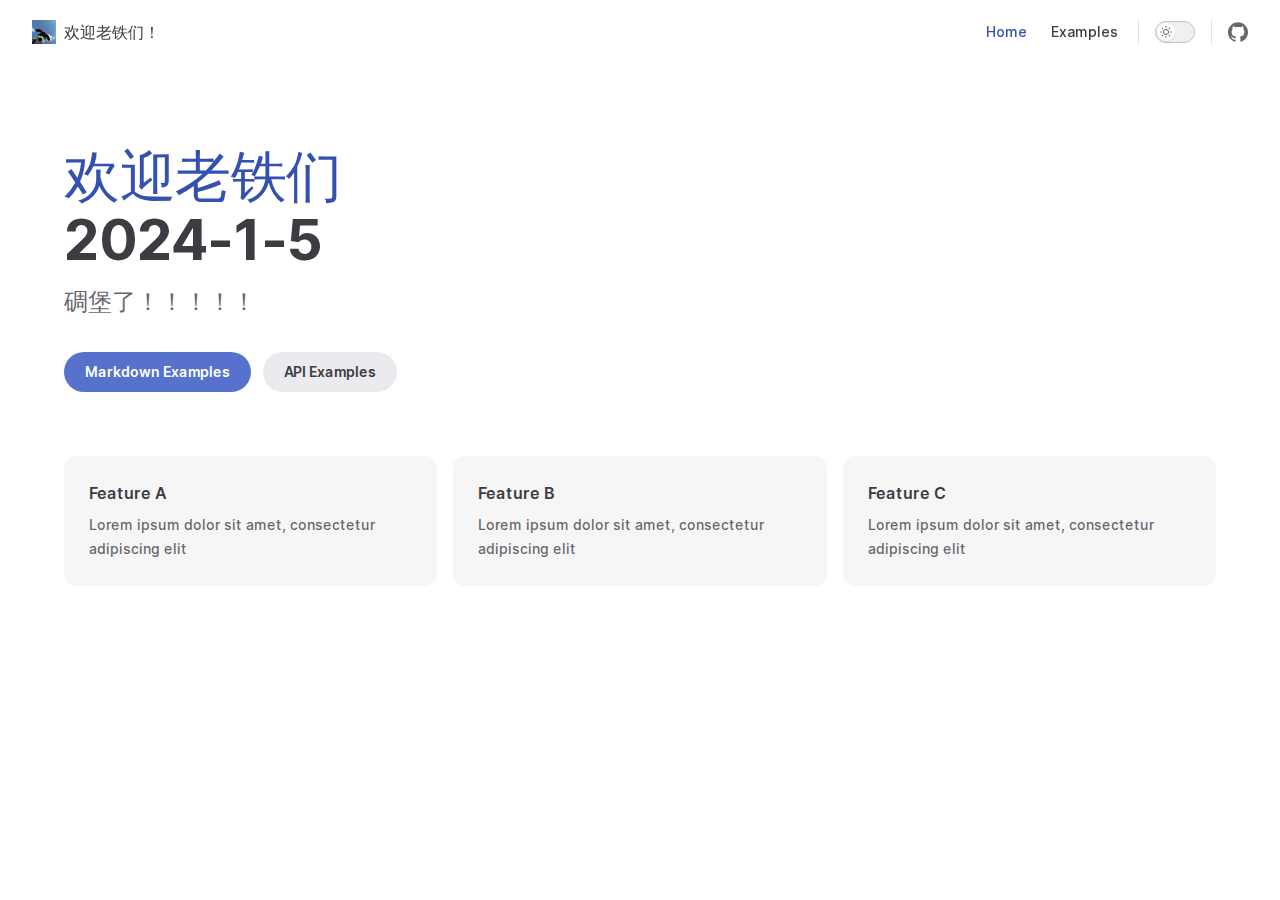
==== commit 7cabca70: "重新部署" ====
--- a/index.html
+++ b/index.html
@@ -1,358 +1,24 @@
 <!DOCTYPE html>
 <html lang="en-US" dir="ltr">
   <head>
-    <meta charset="utf-8" />
-    <meta name="viewport" content="width=device-width,initial-scale=1" />
+    <meta charset="utf-8">
+    <meta name="viewport" content="width=device-width,initial-scale=1">
     <title>欢迎老铁们！</title>
-    <meta name="description" content="兄弟们，欢迎来到我的博客！" />
-    <meta name="generator" content="VitePress v1.0.0-rc.35" />
-    <link rel="preload stylesheet" href="/doc/assets/style._HrRg0EJ.css" as="style" />
-
-    <script type="module" src="/doc/assets/app.Px1bBlgh.js"></script>
-    <link rel="preload" href="/doc/assets/inter-roman-latin.bvIUbFQP.woff2" as="font" type="font/woff2" crossorigin="" />
-    <link rel="modulepreload" href="/doc/assets/chunks/framework.EMC-3fd4.js" />
-    <link rel="modulepreload" href="/doc/assets/chunks/theme.Oz9rbEab.js" />
-    <link rel="modulepreload" href="/doc/assets/index.md.36guERJy.lean.js" />
-    <script id="check-dark-mode">
-      (() => {
-        const e = localStorage.getItem("vitepress-theme-appearance") || "auto",
-          a = window.matchMedia("(prefers-color-scheme: dark)").matches;
-        (!e || e === "auto" ? a : e === "dark") && document.documentElement.classList.add("dark");
-      })();
-    </script>
-    <script id="check-mac-os">
-      document.documentElement.classList.toggle("mac", /Mac|iPhone|iPod|iPad/i.test(navigator.platform));
-    </script>
+    <meta name="description" content="兄弟们，欢迎来到我的博客！">
+    <meta name="generator" content="VitePress v1.0.0-rc.35">
+    <link rel="preload stylesheet" href="/assets/style._HrRg0EJ.css" as="style">
+    
+    <script type="module" src="/assets/app.Px1bBlgh.js"></script>
+    <link rel="preload" href="/assets/inter-roman-latin.bvIUbFQP.woff2" as="font" type="font/woff2" crossorigin="">
+    <link rel="modulepreload" href="/assets/chunks/framework.EMC-3fd4.js">
+    <link rel="modulepreload" href="/assets/chunks/theme.Oz9rbEab.js">
+    <link rel="modulepreload" href="/assets/index.md.36guERJy.lean.js">
+    <script id="check-dark-mode">(()=>{const e=localStorage.getItem("vitepress-theme-appearance")||"auto",a=window.matchMedia("(prefers-color-scheme: dark)").matches;(!e||e==="auto"?a:e==="dark")&&document.documentElement.classList.add("dark")})();</script>
+    <script id="check-mac-os">document.documentElement.classList.toggle("mac",/Mac|iPhone|iPod|iPad/i.test(navigator.platform));</script>
   </head>
   <body>
-    <div id="app">
-      <div class="Layout" data-v-de577bc4>
-        <!--[--><!--]--><!--[--><span tabindex="-1" data-v-380efa99></span
-        ><a href="#VPContent" class="VPSkipLink visually-hidden" data-v-380efa99> Skip to content </a
-        ><!--]--><!---->
-        <header class="VPNav" data-v-de577bc4 data-v-f676a29d>
-          <div class="VPNavBar top" data-v-f676a29d data-v-3bd7f981>
-            <div class="wrapper" data-v-3bd7f981>
-              <div class="container" data-v-3bd7f981>
-                <div class="title" data-v-3bd7f981>
-                  <div class="VPNavBarTitle" data-v-3bd7f981 data-v-1906c365>
-                    <a class="title" href="/" data-v-1906c365
-                      ><!--[--><!--]--><!--[--><img
-                        class="VPImage logo"
-                        src="/doc/logo.jpg"
-                        alt
-                        data-v-a8066cb6
-                      /><!--]--><!--[-->欢迎老铁们！<!--]--><!--[--><!--]--></a
-                    >
-                  </div>
-                </div>
-                <div class="content" data-v-3bd7f981>
-                  <div class="content-body" data-v-3bd7f981>
-                    <!--[--><!--]-->
-                    <div class="VPNavBarSearch search" data-v-3bd7f981><!----></div>
-                    <nav aria-labelledby="main-nav-aria-label" class="VPNavBarMenu menu" data-v-3bd7f981 data-v-d234267b>
-                      <span id="main-nav-aria-label" class="visually-hidden" data-v-d234267b>Main Navigation</span
-                      ><!--[--><!--[--><a class="VPLink link VPNavBarMenuLink active" href="/" tabindex="0" data-v-d234267b data-v-c5428e8f
-                        ><!--[--><span data-v-c5428e8f>Home</span
-                        ><!--]--></a
-                      ><!--]--><!--[--><a
-                        class="VPLink link VPNavBarMenuLink"
-                        href="/markdown-examples.html"
-                        tabindex="0"
-                        data-v-d234267b
-                        data-v-c5428e8f
-                        ><!--[--><span data-v-c5428e8f>Examples</span
-                        ><!--]--></a
-                      ><!--]--><!--]-->
-                    </nav>
-                    <!---->
-                    <div class="VPNavBarAppearance appearance" data-v-3bd7f981 data-v-9cb09460>
-                      <button
-                        class="VPSwitch VPSwitchAppearance"
-                        type="button"
-                        role="switch"
-                        title="Switch to dark theme"
-                        aria-checked="false"
-                        data-v-9cb09460
-                        data-v-affcc1b8
-                        data-v-c53e840e
-                      >
-                        <span class="check" data-v-c53e840e
-                          ><span class="icon" data-v-c53e840e
-                            ><!--[--><svg
-                              xmlns="http://www.w3.org/2000/svg"
-                              aria-hidden="true"
-                              focusable="false"
-                              viewbox="0 0 24 24"
-                              class="sun"
-                              data-v-affcc1b8
-                            >
-                              <path
-                                d="M12,18c-3.3,0-6-2.7-6-6s2.7-6,6-6s6,2.7,6,6S15.3,18,12,18zM12,8c-2.2,0-4,1.8-4,4c0,2.2,1.8,4,4,4c2.2,0,4-1.8,4-4C16,9.8,14.2,8,12,8z"
-                              ></path>
-                              <path d="M12,4c-0.6,0-1-0.4-1-1V1c0-0.6,0.4-1,1-1s1,0.4,1,1v2C13,3.6,12.6,4,12,4z"></path>
-                              <path d="M12,24c-0.6,0-1-0.4-1-1v-2c0-0.6,0.4-1,1-1s1,0.4,1,1v2C13,23.6,12.6,24,12,24z"></path>
-                              <path
-                                d="M5.6,6.6c-0.3,0-0.5-0.1-0.7-0.3L3.5,4.9c-0.4-0.4-0.4-1,0-1.4s1-0.4,1.4,0l1.4,1.4c0.4,0.4,0.4,1,0,1.4C6.2,6.5,5.9,6.6,5.6,6.6z"
-                              ></path>
-                              <path
-                                d="M19.8,20.8c-0.3,0-0.5-0.1-0.7-0.3l-1.4-1.4c-0.4-0.4-0.4-1,0-1.4s1-0.4,1.4,0l1.4,1.4c0.4,0.4,0.4,1,0,1.4C20.3,20.7,20,20.8,19.8,20.8z"
-                              ></path>
-                              <path d="M3,13H1c-0.6,0-1-0.4-1-1s0.4-1,1-1h2c0.6,0,1,0.4,1,1S3.6,13,3,13z"></path>
-                              <path d="M23,13h-2c-0.6,0-1-0.4-1-1s0.4-1,1-1h2c0.6,0,1,0.4,1,1S23.6,13,23,13z"></path>
-                              <path
-                                d="M4.2,20.8c-0.3,0-0.5-0.1-0.7-0.3c-0.4-0.4-0.4-1,0-1.4l1.4-1.4c0.4-0.4,1-0.4,1.4,0s0.4,1,0,1.4l-1.4,1.4C4.7,20.7,4.5,20.8,4.2,20.8z"
-                              ></path>
-                              <path
-                                d="M18.4,6.6c-0.3,0-0.5-0.1-0.7-0.3c-0.4-0.4-0.4-1,0-1.4l1.4-1.4c0.4-0.4,1-0.4,1.4,0s0.4,1,0,1.4l-1.4,1.4C18.9,6.5,18.6,6.6,18.4,6.6z"
-                              ></path></svg
-                            ><svg
-                              xmlns="http://www.w3.org/2000/svg"
-                              aria-hidden="true"
-                              focusable="false"
-                              viewbox="0 0 24 24"
-                              class="moon"
-                              data-v-affcc1b8
-                            >
-                              <path
-                                d="M12.1,22c-0.3,0-0.6,0-0.9,0c-5.5-0.5-9.5-5.4-9-10.9c0.4-4.8,4.2-8.6,9-9c0.4,0,0.8,0.2,1,0.5c0.2,0.3,0.2,0.8-0.1,1.1c-2,2.7-1.4,6.4,1.3,8.4c2.1,1.6,5,1.6,7.1,0c0.3-0.2,0.7-0.3,1.1-0.1c0.3,0.2,0.5,0.6,0.5,1c-0.2,2.7-1.5,5.1-3.6,6.8C16.6,21.2,14.4,22,12.1,22zM9.3,4.4c-2.9,1-5,3.6-5.2,6.8c-0.4,4.4,2.8,8.3,7.2,8.7c2.1,0.2,4.2-0.4,5.8-1.8c1.1-0.9,1.9-2.1,2.4-3.4c-2.5,0.9-5.3,0.5-7.5-1.1C9.2,11.4,8.1,7.7,9.3,4.4z"
-                              ></path></svg
-                            ><!--]--></span
-                          ></span
-                        >
-                      </button>
-                    </div>
-                    <div class="VPSocialLinks VPNavBarSocialLinks social-links" data-v-3bd7f981 data-v-3794ccf1 data-v-75a592ac>
-                      <!--[--><a
-                        class="VPSocialLink no-icon"
-                        href="https://github.com/vuejs/vitepress"
-                        aria-label="github"
-                        target="_blank"
-                        rel="noopener"
-                        data-v-75a592ac
-                        data-v-9da136b1
-                        ><svg role="img" viewBox="0 0 24 24" xmlns="http://www.w3.org/2000/svg">
-                          <title>GitHub</title>
-                          <path
-                            d="M12 .297c-6.63 0-12 5.373-12 12 0 5.303 3.438 9.8 8.205 11.385.6.113.82-.258.82-.577 0-.285-.01-1.04-.015-2.04-3.338.724-4.042-1.61-4.042-1.61C4.422 18.07 3.633 17.7 3.633 17.7c-1.087-.744.084-.729.084-.729 1.205.084 1.838 1.236 1.838 1.236 1.07 1.835 2.809 1.305 3.495.998.108-.776.417-1.305.76-1.605-2.665-.3-5.466-1.332-5.466-5.93 0-1.31.465-2.38 1.235-3.22-.135-.303-.54-1.523.105-3.176 0 0 1.005-.322 3.3 1.23.96-.267 1.98-.399 3-.405 1.02.006 2.04.138 3 .405 2.28-1.552 3.285-1.23 3.285-1.23.645 1.653.24 2.873.12 3.176.765.84 1.23 1.91 1.23 3.22 0 4.61-2.805 5.625-5.475 5.92.42.36.81 1.096.81 2.22 0 1.606-.015 2.896-.015 3.286 0 .315.21.69.825.57C20.565 22.092 24 17.592 24 12.297c0-6.627-5.373-12-12-12"
-                          /></svg></a
-                      ><!--]-->
-                    </div>
-                    <div class="VPFlyout VPNavBarExtra extra" data-v-3bd7f981 data-v-fa5b88c7 data-v-1157ac24>
-                      <button
-                        type="button"
-                        class="button"
-                        aria-haspopup="true"
-                        aria-expanded="false"
-                        aria-label="extra navigation"
-                        data-v-1157ac24
-                      >
-                        <svg
-                          xmlns="http://www.w3.org/2000/svg"
-                          aria-hidden="true"
-                          focusable="false"
-                          viewbox="0 0 24 24"
-                          class="icon"
-                          data-v-1157ac24
-                        >
-                          <circle cx="12" cy="12" r="2"></circle>
-                          <circle cx="19" cy="12" r="2"></circle>
-                          <circle cx="5" cy="12" r="2"></circle>
-                        </svg>
-                      </button>
-                      <div class="menu" data-v-1157ac24>
-                        <div class="VPMenu" data-v-1157ac24 data-v-575b50b5>
-                          <!----><!--[--><!--[--><!---->
-                          <div class="group" data-v-fa5b88c7>
-                            <div class="item appearance" data-v-fa5b88c7>
-                              <p class="label" data-v-fa5b88c7>Appearance</p>
-                              <div class="appearance-action" data-v-fa5b88c7>
-                                <button
-                                  class="VPSwitch VPSwitchAppearance"
-                                  type="button"
-                                  role="switch"
-                                  title="Switch to dark theme"
-                                  aria-checked="false"
-                                  data-v-fa5b88c7
-                                  data-v-affcc1b8
-                                  data-v-c53e840e
-                                >
-                                  <span class="check" data-v-c53e840e
-                                    ><span class="icon" data-v-c53e840e
-                                      ><!--[--><svg
-                                        xmlns="http://www.w3.org/2000/svg"
-                                        aria-hidden="true"
-                                        focusable="false"
-                                        viewbox="0 0 24 24"
-                                        class="sun"
-                                        data-v-affcc1b8
-                                      >
-                                        <path
-                                          d="M12,18c-3.3,0-6-2.7-6-6s2.7-6,6-6s6,2.7,6,6S15.3,18,12,18zM12,8c-2.2,0-4,1.8-4,4c0,2.2,1.8,4,4,4c2.2,0,4-1.8,4-4C16,9.8,14.2,8,12,8z"
-                                        ></path>
-                                        <path d="M12,4c-0.6,0-1-0.4-1-1V1c0-0.6,0.4-1,1-1s1,0.4,1,1v2C13,3.6,12.6,4,12,4z"></path>
-                                        <path d="M12,24c-0.6,0-1-0.4-1-1v-2c0-0.6,0.4-1,1-1s1,0.4,1,1v2C13,23.6,12.6,24,12,24z"></path>
-                                        <path
-                                          d="M5.6,6.6c-0.3,0-0.5-0.1-0.7-0.3L3.5,4.9c-0.4-0.4-0.4-1,0-1.4s1-0.4,1.4,0l1.4,1.4c0.4,0.4,0.4,1,0,1.4C6.2,6.5,5.9,6.6,5.6,6.6z"
-                                        ></path>
-                                        <path
-                                          d="M19.8,20.8c-0.3,0-0.5-0.1-0.7-0.3l-1.4-1.4c-0.4-0.4-0.4-1,0-1.4s1-0.4,1.4,0l1.4,1.4c0.4,0.4,0.4,1,0,1.4C20.3,20.7,20,20.8,19.8,20.8z"
-                                        ></path>
-                                        <path d="M3,13H1c-0.6,0-1-0.4-1-1s0.4-1,1-1h2c0.6,0,1,0.4,1,1S3.6,13,3,13z"></path>
-                                        <path d="M23,13h-2c-0.6,0-1-0.4-1-1s0.4-1,1-1h2c0.6,0,1,0.4,1,1S23.6,13,23,13z"></path>
-                                        <path
-                                          d="M4.2,20.8c-0.3,0-0.5-0.1-0.7-0.3c-0.4-0.4-0.4-1,0-1.4l1.4-1.4c0.4-0.4,1-0.4,1.4,0s0.4,1,0,1.4l-1.4,1.4C4.7,20.7,4.5,20.8,4.2,20.8z"
-                                        ></path>
-                                        <path
-                                          d="M18.4,6.6c-0.3,0-0.5-0.1-0.7-0.3c-0.4-0.4-0.4-1,0-1.4l1.4-1.4c0.4-0.4,1-0.4,1.4,0s0.4,1,0,1.4l-1.4,1.4C18.9,6.5,18.6,6.6,18.4,6.6z"
-                                        ></path></svg
-                                      ><svg
-                                        xmlns="http://www.w3.org/2000/svg"
-                                        aria-hidden="true"
-                                        focusable="false"
-                                        viewbox="0 0 24 24"
-                                        class="moon"
-                                        data-v-affcc1b8
-                                      >
-                                        <path
-                                          d="M12.1,22c-0.3,0-0.6,0-0.9,0c-5.5-0.5-9.5-5.4-9-10.9c0.4-4.8,4.2-8.6,9-9c0.4,0,0.8,0.2,1,0.5c0.2,0.3,0.2,0.8-0.1,1.1c-2,2.7-1.4,6.4,1.3,8.4c2.1,1.6,5,1.6,7.1,0c0.3-0.2,0.7-0.3,1.1-0.1c0.3,0.2,0.5,0.6,0.5,1c-0.2,2.7-1.5,5.1-3.6,6.8C16.6,21.2,14.4,22,12.1,22zM9.3,4.4c-2.9,1-5,3.6-5.2,6.8c-0.4,4.4,2.8,8.3,7.2,8.7c2.1,0.2,4.2-0.4,5.8-1.8c1.1-0.9,1.9-2.1,2.4-3.4c-2.5,0.9-5.3,0.5-7.5-1.1C9.2,11.4,8.1,7.7,9.3,4.4z"
-                                        ></path></svg
-                                      ><!--]--></span
-                                    ></span
-                                  >
-                                </button>
-                              </div>
-                            </div>
-                          </div>
-                          <div class="group" data-v-fa5b88c7>
-                            <div class="item social-links" data-v-fa5b88c7>
-                              <div class="VPSocialLinks social-links-list" data-v-fa5b88c7 data-v-75a592ac>
-                                <!--[--><a
-                                  class="VPSocialLink no-icon"
-                                  href="https://github.com/vuejs/vitepress"
-                                  aria-label="github"
-                                  target="_blank"
-                                  rel="noopener"
-                                  data-v-75a592ac
-                                  data-v-9da136b1
-                                  ><svg role="img" viewBox="0 0 24 24" xmlns="http://www.w3.org/2000/svg">
-                                    <title>GitHub</title>
-                                    <path
-                                      d="M12 .297c-6.63 0-12 5.373-12 12 0 5.303 3.438 9.8 8.205 11.385.6.113.82-.258.82-.577 0-.285-.01-1.04-.015-2.04-3.338.724-4.042-1.61-4.042-1.61C4.422 18.07 3.633 17.7 3.633 17.7c-1.087-.744.084-.729.084-.729 1.205.084 1.838 1.236 1.838 1.236 1.07 1.835 2.809 1.305 3.495.998.108-.776.417-1.305.76-1.605-2.665-.3-5.466-1.332-5.466-5.93 0-1.31.465-2.38 1.235-3.22-.135-.303-.54-1.523.105-3.176 0 0 1.005-.322 3.3 1.23.96-.267 1.98-.399 3-.405 1.02.006 2.04.138 3 .405 2.28-1.552 3.285-1.23 3.285-1.23.645 1.653.24 2.873.12 3.176.765.84 1.23 1.91 1.23 3.22 0 4.61-2.805 5.625-5.475 5.92.42.36.81 1.096.81 2.22 0 1.606-.015 2.896-.015 3.286 0 .315.21.69.825.57C20.565 22.092 24 17.592 24 12.297c0-6.627-5.373-12-12-12"
-                                    /></svg></a
-                                ><!--]-->
-                              </div>
-                            </div>
-                          </div>
-                          <!--]--><!--]-->
-                        </div>
-                      </div>
-                    </div>
-                    <!--[--><!--]--><button
-                      type="button"
-                      class="VPNavBarHamburger hamburger"
-                      aria-label="mobile navigation"
-                      aria-expanded="false"
-                      aria-controls="VPNavScreen"
-                      data-v-3bd7f981
-                      data-v-a83fef8b
-                    >
-                      <span class="container" data-v-a83fef8b
-                        ><span class="top" data-v-a83fef8b></span><span class="middle" data-v-a83fef8b></span
-                        ><span class="bottom" data-v-a83fef8b></span
-                      ></span>
-                    </button>
-                  </div>
-                </div>
-              </div>
-            </div>
-            <div class="divider" data-v-3bd7f981><div class="divider-line" data-v-3bd7f981></div></div>
-          </div>
-          <!---->
-        </header>
-        <!----><!---->
-        <div class="VPContent is-home" id="VPContent" data-v-de577bc4 data-v-6ea2d10f>
-          <div class="VPHome" data-v-6ea2d10f data-v-cc4c0078>
-            <!--[--><!--]-->
-            <div class="VPHero VPHomeHero" data-v-cc4c0078 data-v-bc72e472>
-              <div class="container" data-v-bc72e472>
-                <div class="main" data-v-bc72e472>
-                  <!--[-->
-                  <h1 class="name" data-v-bc72e472><span class="clip" data-v-bc72e472>欢迎老铁们</span></h1>
-                  <p class="text" data-v-bc72e472>2024-1-5</p>
-                  <p class="tagline" data-v-bc72e472>碉堡了！！！！！</p>
-                  <!--]-->
-                  <div class="actions" data-v-bc72e472>
-                    <!--[-->
-                    <div class="action" data-v-bc72e472>
-                      <a class="VPButton medium brand" href="/markdown-examples.html" data-v-bc72e472 data-v-fe4a6e48>Markdown Examples</a>
-                    </div>
-                    <div class="action" data-v-bc72e472>
-                      <a class="VPButton medium alt" href="/api-examples.html" data-v-bc72e472 data-v-fe4a6e48>API Examples</a>
-                    </div>
-                    <!--]-->
-                  </div>
-                </div>
-                <!---->
-              </div>
-            </div>
-            <!--[--><!--]--><!--[--><!--]-->
-            <div class="VPFeatures VPHomeFeatures" data-v-cc4c0078 data-v-6b177a8e>
-              <div class="container" data-v-6b177a8e>
-                <div class="items" data-v-6b177a8e>
-                  <!--[-->
-                  <div class="grid-3 item" data-v-6b177a8e>
-                    <div class="VPLink no-icon VPFeature" data-v-6b177a8e data-v-b916c9c1>
-                      <!--[-->
-                      <article class="box" data-v-b916c9c1>
-                        <!---->
-                        <h2 class="title" data-v-b916c9c1>Feature A</h2>
-                        <p class="details" data-v-b916c9c1>Lorem ipsum dolor sit amet, consectetur adipiscing elit</p>
-                        <!---->
-                      </article>
-                      <!--]-->
-                    </div>
-                  </div>
-                  <div class="grid-3 item" data-v-6b177a8e>
-                    <div class="VPLink no-icon VPFeature" data-v-6b177a8e data-v-b916c9c1>
-                      <!--[-->
-                      <article class="box" data-v-b916c9c1>
-                        <!---->
-                        <h2 class="title" data-v-b916c9c1>Feature B</h2>
-                        <p class="details" data-v-b916c9c1>Lorem ipsum dolor sit amet, consectetur adipiscing elit</p>
-                        <!---->
-                      </article>
-                      <!--]-->
-                    </div>
-                  </div>
-                  <div class="grid-3 item" data-v-6b177a8e>
-                    <div class="VPLink no-icon VPFeature" data-v-6b177a8e data-v-b916c9c1>
-                      <!--[-->
-                      <article class="box" data-v-b916c9c1>
-                        <!---->
-                        <h2 class="title" data-v-b916c9c1>Feature C</h2>
-                        <p class="details" data-v-b916c9c1>Lorem ipsum dolor sit amet, consectetur adipiscing elit</p>
-                        <!---->
-                      </article>
-                      <!--]-->
-                    </div>
-                  </div>
-                  <!--]-->
-                </div>
-              </div>
-            </div>
-            <!--[--><!--]-->
-            <div style="position: relative" data-v-cc4c0078><div></div></div>
-          </div>
-        </div>
-        <!----><!--[--><!--]-->
-      </div>
-    </div>
-    <script>
-      window.__VP_HASH_MAP__ = JSON.parse('{"api-examples.md":"1O3Rt9Zh","index.md":"36guERJy","markdown-examples.md":"gdIAAZWK"}');
-      window.__VP_SITE_DATA__ = JSON.parse(
-        '{"lang":"en-US","dir":"ltr","title":"欢迎老铁们！","description":"兄弟们，欢迎来到我的博客！","base":"/","head":[],"router":{"prefetchLinks":true},"appearance":true,"themeConfig":{"logo":"/doc/logo.jpg","nav":[{"text":"Home","link":"/"},{"text":"Examples","link":"/markdown-examples"}],"sidebar":[{"text":"Examples","items":[{"text":"Markdown Examples","link":"/markdown-examples"},{"text":"Runtime API Examples","link":"/api-examples"}]}],"socialLinks":[{"icon":"github","link":"https://github.com/vuejs/vitepress"}]},"locales":{},"scrollOffset":134,"cleanUrls":false}'
-      );
-    </script>
+    <div id="app"><div class="Layout" data-v-de577bc4><!--[--><!--]--><!--[--><span tabindex="-1" data-v-380efa99></span><a href="#VPContent" class="VPSkipLink visually-hidden" data-v-380efa99> Skip to content </a><!--]--><!----><header class="VPNav" data-v-de577bc4 data-v-f676a29d><div class="VPNavBar top" data-v-f676a29d data-v-3bd7f981><div class="wrapper" data-v-3bd7f981><div class="container" data-v-3bd7f981><div class="title" data-v-3bd7f981><div class="VPNavBarTitle" data-v-3bd7f981 data-v-1906c365><a class="title" href="/" data-v-1906c365><!--[--><!--]--><!--[--><img class="VPImage logo" src="/logo.jpg" alt data-v-a8066cb6><!--]--><!--[-->欢迎老铁们！<!--]--><!--[--><!--]--></a></div></div><div class="content" data-v-3bd7f981><div class="content-body" data-v-3bd7f981><!--[--><!--]--><div class="VPNavBarSearch search" data-v-3bd7f981><!----></div><nav aria-labelledby="main-nav-aria-label" class="VPNavBarMenu menu" data-v-3bd7f981 data-v-d234267b><span id="main-nav-aria-label" class="visually-hidden" data-v-d234267b>Main Navigation</span><!--[--><!--[--><a class="VPLink link VPNavBarMenuLink active" href="/" tabindex="0" data-v-d234267b data-v-c5428e8f><!--[--><span data-v-c5428e8f>Home</span><!--]--></a><!--]--><!--[--><a class="VPLink link VPNavBarMenuLink" href="/markdown-examples.html" tabindex="0" data-v-d234267b data-v-c5428e8f><!--[--><span data-v-c5428e8f>Examples</span><!--]--></a><!--]--><!--]--></nav><!----><div class="VPNavBarAppearance appearance" data-v-3bd7f981 data-v-9cb09460><button class="VPSwitch VPSwitchAppearance" type="button" role="switch" title="Switch to dark theme" aria-checked="false" data-v-9cb09460 data-v-affcc1b8 data-v-c53e840e><span class="check" data-v-c53e840e><span class="icon" data-v-c53e840e><!--[--><svg xmlns="http://www.w3.org/2000/svg" aria-hidden="true" focusable="false" viewbox="0 0 24 24" class="sun" data-v-affcc1b8><path d="M12,18c-3.3,0-6-2.7-6-6s2.7-6,6-6s6,2.7,6,6S15.3,18,12,18zM12,8c-2.2,0-4,1.8-4,4c0,2.2,1.8,4,4,4c2.2,0,4-1.8,4-4C16,9.8,14.2,8,12,8z"></path><path d="M12,4c-0.6,0-1-0.4-1-1V1c0-0.6,0.4-1,1-1s1,0.4,1,1v2C13,3.6,12.6,4,12,4z"></path><path d="M12,24c-0.6,0-1-0.4-1-1v-2c0-0.6,0.4-1,1-1s1,0.4,1,1v2C13,23.6,12.6,24,12,24z"></path><path d="M5.6,6.6c-0.3,0-0.5-0.1-0.7-0.3L3.5,4.9c-0.4-0.4-0.4-1,0-1.4s1-0.4,1.4,0l1.4,1.4c0.4,0.4,0.4,1,0,1.4C6.2,6.5,5.9,6.6,5.6,6.6z"></path><path d="M19.8,20.8c-0.3,0-0.5-0.1-0.7-0.3l-1.4-1.4c-0.4-0.4-0.4-1,0-1.4s1-0.4,1.4,0l1.4,1.4c0.4,0.4,0.4,1,0,1.4C20.3,20.7,20,20.8,19.8,20.8z"></path><path d="M3,13H1c-0.6,0-1-0.4-1-1s0.4-1,1-1h2c0.6,0,1,0.4,1,1S3.6,13,3,13z"></path><path d="M23,13h-2c-0.6,0-1-0.4-1-1s0.4-1,1-1h2c0.6,0,1,0.4,1,1S23.6,13,23,13z"></path><path d="M4.2,20.8c-0.3,0-0.5-0.1-0.7-0.3c-0.4-0.4-0.4-1,0-1.4l1.4-1.4c0.4-0.4,1-0.4,1.4,0s0.4,1,0,1.4l-1.4,1.4C4.7,20.7,4.5,20.8,4.2,20.8z"></path><path d="M18.4,6.6c-0.3,0-0.5-0.1-0.7-0.3c-0.4-0.4-0.4-1,0-1.4l1.4-1.4c0.4-0.4,1-0.4,1.4,0s0.4,1,0,1.4l-1.4,1.4C18.9,6.5,18.6,6.6,18.4,6.6z"></path></svg><svg xmlns="http://www.w3.org/2000/svg" aria-hidden="true" focusable="false" viewbox="0 0 24 24" class="moon" data-v-affcc1b8><path d="M12.1,22c-0.3,0-0.6,0-0.9,0c-5.5-0.5-9.5-5.4-9-10.9c0.4-4.8,4.2-8.6,9-9c0.4,0,0.8,0.2,1,0.5c0.2,0.3,0.2,0.8-0.1,1.1c-2,2.7-1.4,6.4,1.3,8.4c2.1,1.6,5,1.6,7.1,0c0.3-0.2,0.7-0.3,1.1-0.1c0.3,0.2,0.5,0.6,0.5,1c-0.2,2.7-1.5,5.1-3.6,6.8C16.6,21.2,14.4,22,12.1,22zM9.3,4.4c-2.9,1-5,3.6-5.2,6.8c-0.4,4.4,2.8,8.3,7.2,8.7c2.1,0.2,4.2-0.4,5.8-1.8c1.1-0.9,1.9-2.1,2.4-3.4c-2.5,0.9-5.3,0.5-7.5-1.1C9.2,11.4,8.1,7.7,9.3,4.4z"></path></svg><!--]--></span></span></button></div><div class="VPSocialLinks VPNavBarSocialLinks social-links" data-v-3bd7f981 data-v-3794ccf1 data-v-75a592ac><!--[--><a class="VPSocialLink no-icon" href="https://github.com/vuejs/vitepress" aria-label="github" target="_blank" rel="noopener" data-v-75a592ac data-v-9da136b1><svg role="img" viewBox="0 0 24 24" xmlns="http://www.w3.org/2000/svg"><title>GitHub</title><path d="M12 .297c-6.63 0-12 5.373-12 12 0 5.303 3.438 9.8 8.205 11.385.6.113.82-.258.82-.577 0-.285-.01-1.04-.015-2.04-3.338.724-4.042-1.61-4.042-1.61C4.422 18.07 3.633 17.7 3.633 17.7c-1.087-.744.084-.729.084-.729 1.205.084 1.838 1.236 1.838 1.236 1.07 1.835 2.809 1.305 3.495.998.108-.776.417-1.305.76-1.605-2.665-.3-5.466-1.332-5.466-5.93 0-1.31.465-2.38 1.235-3.22-.135-.303-.54-1.523.105-3.176 0 0 1.005-.322 3.3 1.23.96-.267 1.98-.399 3-.405 1.02.006 2.04.138 3 .405 2.28-1.552 3.285-1.23 3.285-1.23.645 1.653.24 2.873.12 3.176.765.84 1.23 1.91 1.23 3.22 0 4.61-2.805 5.625-5.475 5.92.42.36.81 1.096.81 2.22 0 1.606-.015 2.896-.015 3.286 0 .315.21.69.825.57C20.565 22.092 24 17.592 24 12.297c0-6.627-5.373-12-12-12"/></svg></a><!--]--></div><div class="VPFlyout VPNavBarExtra extra" data-v-3bd7f981 data-v-fa5b88c7 data-v-1157ac24><button type="button" class="button" aria-haspopup="true" aria-expanded="false" aria-label="extra navigation" data-v-1157ac24><svg xmlns="http://www.w3.org/2000/svg" aria-hidden="true" focusable="false" viewbox="0 0 24 24" class="icon" data-v-1157ac24><circle cx="12" cy="12" r="2"></circle><circle cx="19" cy="12" r="2"></circle><circle cx="5" cy="12" r="2"></circle></svg></button><div class="menu" data-v-1157ac24><div class="VPMenu" data-v-1157ac24 data-v-575b50b5><!----><!--[--><!--[--><!----><div class="group" data-v-fa5b88c7><div class="item appearance" data-v-fa5b88c7><p class="label" data-v-fa5b88c7>Appearance</p><div class="appearance-action" data-v-fa5b88c7><button class="VPSwitch VPSwitchAppearance" type="button" role="switch" title="Switch to dark theme" aria-checked="false" data-v-fa5b88c7 data-v-affcc1b8 data-v-c53e840e><span class="check" data-v-c53e840e><span class="icon" data-v-c53e840e><!--[--><svg xmlns="http://www.w3.org/2000/svg" aria-hidden="true" focusable="false" viewbox="0 0 24 24" class="sun" data-v-affcc1b8><path d="M12,18c-3.3,0-6-2.7-6-6s2.7-6,6-6s6,2.7,6,6S15.3,18,12,18zM12,8c-2.2,0-4,1.8-4,4c0,2.2,1.8,4,4,4c2.2,0,4-1.8,4-4C16,9.8,14.2,8,12,8z"></path><path d="M12,4c-0.6,0-1-0.4-1-1V1c0-0.6,0.4-1,1-1s1,0.4,1,1v2C13,3.6,12.6,4,12,4z"></path><path d="M12,24c-0.6,0-1-0.4-1-1v-2c0-0.6,0.4-1,1-1s1,0.4,1,1v2C13,23.6,12.6,24,12,24z"></path><path d="M5.6,6.6c-0.3,0-0.5-0.1-0.7-0.3L3.5,4.9c-0.4-0.4-0.4-1,0-1.4s1-0.4,1.4,0l1.4,1.4c0.4,0.4,0.4,1,0,1.4C6.2,6.5,5.9,6.6,5.6,6.6z"></path><path d="M19.8,20.8c-0.3,0-0.5-0.1-0.7-0.3l-1.4-1.4c-0.4-0.4-0.4-1,0-1.4s1-0.4,1.4,0l1.4,1.4c0.4,0.4,0.4,1,0,1.4C20.3,20.7,20,20.8,19.8,20.8z"></path><path d="M3,13H1c-0.6,0-1-0.4-1-1s0.4-1,1-1h2c0.6,0,1,0.4,1,1S3.6,13,3,13z"></path><path d="M23,13h-2c-0.6,0-1-0.4-1-1s0.4-1,1-1h2c0.6,0,1,0.4,1,1S23.6,13,23,13z"></path><path d="M4.2,20.8c-0.3,0-0.5-0.1-0.7-0.3c-0.4-0.4-0.4-1,0-1.4l1.4-1.4c0.4-0.4,1-0.4,1.4,0s0.4,1,0,1.4l-1.4,1.4C4.7,20.7,4.5,20.8,4.2,20.8z"></path><path d="M18.4,6.6c-0.3,0-0.5-0.1-0.7-0.3c-0.4-0.4-0.4-1,0-1.4l1.4-1.4c0.4-0.4,1-0.4,1.4,0s0.4,1,0,1.4l-1.4,1.4C18.9,6.5,18.6,6.6,18.4,6.6z"></path></svg><svg xmlns="http://www.w3.org/2000/svg" aria-hidden="true" focusable="false" viewbox="0 0 24 24" class="moon" data-v-affcc1b8><path d="M12.1,22c-0.3,0-0.6,0-0.9,0c-5.5-0.5-9.5-5.4-9-10.9c0.4-4.8,4.2-8.6,9-9c0.4,0,0.8,0.2,1,0.5c0.2,0.3,0.2,0.8-0.1,1.1c-2,2.7-1.4,6.4,1.3,8.4c2.1,1.6,5,1.6,7.1,0c0.3-0.2,0.7-0.3,1.1-0.1c0.3,0.2,0.5,0.6,0.5,1c-0.2,2.7-1.5,5.1-3.6,6.8C16.6,21.2,14.4,22,12.1,22zM9.3,4.4c-2.9,1-5,3.6-5.2,6.8c-0.4,4.4,2.8,8.3,7.2,8.7c2.1,0.2,4.2-0.4,5.8-1.8c1.1-0.9,1.9-2.1,2.4-3.4c-2.5,0.9-5.3,0.5-7.5-1.1C9.2,11.4,8.1,7.7,9.3,4.4z"></path></svg><!--]--></span></span></button></div></div></div><div class="group" data-v-fa5b88c7><div class="item social-links" data-v-fa5b88c7><div class="VPSocialLinks social-links-list" data-v-fa5b88c7 data-v-75a592ac><!--[--><a class="VPSocialLink no-icon" href="https://github.com/vuejs/vitepress" aria-label="github" target="_blank" rel="noopener" data-v-75a592ac data-v-9da136b1><svg role="img" viewBox="0 0 24 24" xmlns="http://www.w3.org/2000/svg"><title>GitHub</title><path d="M12 .297c-6.63 0-12 5.373-12 12 0 5.303 3.438 9.8 8.205 11.385.6.113.82-.258.82-.577 0-.285-.01-1.04-.015-2.04-3.338.724-4.042-1.61-4.042-1.61C4.422 18.07 3.633 17.7 3.633 17.7c-1.087-.744.084-.729.084-.729 1.205.084 1.838 1.236 1.838 1.236 1.07 1.835 2.809 1.305 3.495.998.108-.776.417-1.305.76-1.605-2.665-.3-5.466-1.332-5.466-5.93 0-1.31.465-2.38 1.235-3.22-.135-.303-.54-1.523.105-3.176 0 0 1.005-.322 3.3 1.23.96-.267 1.98-.399 3-.405 1.02.006 2.04.138 3 .405 2.28-1.552 3.285-1.23 3.285-1.23.645 1.653.24 2.873.12 3.176.765.84 1.23 1.91 1.23 3.22 0 4.61-2.805 5.625-5.475 5.92.42.36.81 1.096.81 2.22 0 1.606-.015 2.896-.015 3.286 0 .315.21.69.825.57C20.565 22.092 24 17.592 24 12.297c0-6.627-5.373-12-12-12"/></svg></a><!--]--></div></div></div><!--]--><!--]--></div></div></div><!--[--><!--]--><button type="button" class="VPNavBarHamburger hamburger" aria-label="mobile navigation" aria-expanded="false" aria-controls="VPNavScreen" data-v-3bd7f981 data-v-a83fef8b><span class="container" data-v-a83fef8b><span class="top" data-v-a83fef8b></span><span class="middle" data-v-a83fef8b></span><span class="bottom" data-v-a83fef8b></span></span></button></div></div></div></div><div class="divider" data-v-3bd7f981><div class="divider-line" data-v-3bd7f981></div></div></div><!----></header><!----><!----><div class="VPContent is-home" id="VPContent" data-v-de577bc4 data-v-6ea2d10f><div class="VPHome" data-v-6ea2d10f data-v-cc4c0078><!--[--><!--]--><div class="VPHero VPHomeHero" data-v-cc4c0078 data-v-bc72e472><div class="container" data-v-bc72e472><div class="main" data-v-bc72e472><!--[--><h1 class="name" data-v-bc72e472><span class="clip" data-v-bc72e472>欢迎老铁们</span></h1><p class="text" data-v-bc72e472>2024-1-5</p><p class="tagline" data-v-bc72e472>碉堡了！！！！！</p><!--]--><div class="actions" data-v-bc72e472><!--[--><div class="action" data-v-bc72e472><a class="VPButton medium brand" href="/markdown-examples.html" data-v-bc72e472 data-v-fe4a6e48>Markdown Examples</a></div><div class="action" data-v-bc72e472><a class="VPButton medium alt" href="/api-examples.html" data-v-bc72e472 data-v-fe4a6e48>API Examples</a></div><!--]--></div></div><!----></div></div><!--[--><!--]--><!--[--><!--]--><div class="VPFeatures VPHomeFeatures" data-v-cc4c0078 data-v-6b177a8e><div class="container" data-v-6b177a8e><div class="items" data-v-6b177a8e><!--[--><div class="grid-3 item" data-v-6b177a8e><div class="VPLink no-icon VPFeature" data-v-6b177a8e data-v-b916c9c1><!--[--><article class="box" data-v-b916c9c1><!----><h2 class="title" data-v-b916c9c1>Feature A</h2><p class="details" data-v-b916c9c1>Lorem ipsum dolor sit amet, consectetur adipiscing elit</p><!----></article><!--]--></div></div><div class="grid-3 item" data-v-6b177a8e><div class="VPLink no-icon VPFeature" data-v-6b177a8e data-v-b916c9c1><!--[--><article class="box" data-v-b916c9c1><!----><h2 class="title" data-v-b916c9c1>Feature B</h2><p class="details" data-v-b916c9c1>Lorem ipsum dolor sit amet, consectetur adipiscing elit</p><!----></article><!--]--></div></div><div class="grid-3 item" data-v-6b177a8e><div class="VPLink no-icon VPFeature" data-v-6b177a8e data-v-b916c9c1><!--[--><article class="box" data-v-b916c9c1><!----><h2 class="title" data-v-b916c9c1>Feature C</h2><p class="details" data-v-b916c9c1>Lorem ipsum dolor sit amet, consectetur adipiscing elit</p><!----></article><!--]--></div></div><!--]--></div></div></div><!--[--><!--]--><div style="position:relative;" data-v-cc4c0078><div></div></div></div></div><!----><!--[--><!--]--></div></div>
+    <script>window.__VP_HASH_MAP__=JSON.parse("{\"markdown-examples.md\":\"gdIAAZWK\",\"index.md\":\"36guERJy\",\"api-examples.md\":\"1O3Rt9Zh\"}");window.__VP_SITE_DATA__=JSON.parse("{\"lang\":\"en-US\",\"dir\":\"ltr\",\"title\":\"欢迎老铁们！\",\"description\":\"兄弟们，欢迎来到我的博客！\",\"base\":\"/\",\"head\":[],\"router\":{\"prefetchLinks\":true},\"appearance\":true,\"themeConfig\":{\"logo\":\"/logo.jpg\",\"nav\":[{\"text\":\"Home\",\"link\":\"/\"},{\"text\":\"Examples\",\"link\":\"/markdown-examples\"}],\"sidebar\":[{\"text\":\"Examples\",\"items\":[{\"text\":\"Markdown Examples\",\"link\":\"/markdown-examples\"},{\"text\":\"Runtime API Examples\",\"link\":\"/api-examples\"}]}],\"socialLinks\":[{\"icon\":\"github\",\"link\":\"https://github.com/vuejs/vitepress\"}]},\"locales\":{},\"scrollOffset\":134,\"cleanUrls\":false}");</script>
+    
   </body>
-</html>
+</html>--- a/assets/style._HrRg0EJ.css
+++ b/assets/style._HrRg0EJ.css
@@ -0,0 +1 @@
+@font-face{font-family:Inter var;font-weight:100 900;font-display:swap;font-style:normal;font-named-instance:"Regular";src:url(/assets/inter-roman-cyrillic.jIZ9REo5.woff2) format("woff2");unicode-range:U+0301,U+0400-045F,U+0490-0491,U+04B0-04B1,U+2116}@font-face{font-family:Inter var;font-weight:100 900;font-display:swap;font-style:normal;font-named-instance:"Regular";src:url(/assets/inter-roman-cyrillic-ext.8T9wMG5w.woff2) format("woff2");unicode-range:U+0460-052F,U+1C80-1C88,U+20B4,U+2DE0-2DFF,U+A640-A69F,U+FE2E-FE2F}@font-face{font-family:Inter var;font-weight:100 900;font-display:swap;font-style:normal;font-named-instance:"Regular";src:url(/assets/inter-roman-greek.Cb5wWeGA.woff2) format("woff2");unicode-range:U+0370-03FF}@font-face{font-family:Inter var;font-weight:100 900;font-display:swap;font-style:normal;font-named-instance:"Regular";src:url(/assets/inter-roman-greek-ext.9JiNzaSO.woff2) format("woff2");unicode-range:U+1F00-1FFF}@font-face{font-family:Inter var;font-weight:100 900;font-display:swap;font-style:normal;font-named-instance:"Regular";src:url(/assets/inter-roman-latin.bvIUbFQP.woff2) format("woff2");unicode-range:U+0000-00FF,U+0131,U+0152-0153,U+02BB-02BC,U+02C6,U+02DA,U+02DC,U+2000-206F,U+2074,U+20AC,U+2122,U+2191,U+2193,U+2212,U+2215,U+FEFF,U+FFFD}@font-face{font-family:Inter var;font-weight:100 900;font-display:swap;font-style:normal;font-named-instance:"Regular";src:url(/assets/inter-roman-latin-ext.GZWE-KO4.woff2) format("woff2");unicode-range:U+0100-024F,U+0259,U+1E00-1EFF,U+2020,U+20A0-20AB,U+20AD-20CF,U+2113,U+2C60-2C7F,U+A720-A7FF}@font-face{font-family:Inter var;font-weight:100 900;font-display:swap;font-style:normal;font-named-instance:"Regular";src:url(/assets/inter-roman-vietnamese.paY3CzEB.woff2) format("woff2");unicode-range:U+0102-0103,U+0110-0111,U+0128-0129,U+0168-0169,U+01A0-01A1,U+01AF-01B0,U+1EA0-1EF9,U+20AB}@font-face{font-family:Inter var;font-weight:100 900;font-display:swap;font-style:italic;font-named-instance:"Italic";src:url(/assets/inter-italic-cyrillic.-nLMcIwj.woff2) format("woff2");unicode-range:U+0301,U+0400-045F,U+0490-0491,U+04B0-04B1,U+2116}@font-face{font-family:Inter var;font-weight:100 900;font-display:swap;font-style:italic;font-named-instance:"Italic";src:url(/assets/inter-italic-cyrillic-ext.OVycGSDq.woff2) format("woff2");unicode-range:U+0460-052F,U+1C80-1C88,U+20B4,U+2DE0-2DFF,U+A640-A69F,U+FE2E-FE2F}@font-face{font-family:Inter var;font-weight:100 900;font-display:swap;font-style:italic;font-named-instance:"Italic";src:url(/assets/inter-italic-greek.PSfer2Kc.woff2) format("woff2");unicode-range:U+0370-03FF}@font-face{font-family:Inter var;font-weight:100 900;font-display:swap;font-style:italic;font-named-instance:"Italic";src:url(/assets/inter-italic-greek-ext.hznxWNZO.woff2) format("woff2");unicode-range:U+1F00-1FFF}@font-face{font-family:Inter var;font-weight:100 900;font-display:swap;font-style:italic;font-named-instance:"Italic";src:url(/assets/inter-italic-latin.27E69YJn.woff2) format("woff2");unicode-range:U+0000-00FF,U+0131,U+0152-0153,U+02BB-02BC,U+02C6,U+02DA,U+02DC,U+2000-206F,U+2074,U+20AC,U+2122,U+2191,U+2193,U+2212,U+2215,U+FEFF,U+FFFD}@font-face{font-family:Inter var;font-weight:100 900;font-display:swap;font-style:italic;font-named-instance:"Italic";src:url(/assets/inter-italic-latin-ext.RnFly65-.woff2) format("woff2");unicode-range:U+0100-024F,U+0259,U+1E00-1EFF,U+2020,U+20A0-20AB,U+20AD-20CF,U+2113,U+2C60-2C7F,U+A720-A7FF}@font-face{font-family:Inter var;font-weight:100 900;font-display:swap;font-style:italic;font-named-instance:"Italic";src:url(/assets/inter-italic-vietnamese.xzQHe1q1.woff2) format("woff2");unicode-range:U+0102-0103,U+0110-0111,U+0128-0129,U+0168-0169,U+01A0-01A1,U+01AF-01B0,U+1EA0-1EF9,U+20AB}@font-face{font-family:Chinese Quotes;src:local("PingFang SC Regular"),local("PingFang SC"),local("SimHei"),local("Source Han Sans SC");unicode-range:U+2018,U+2019,U+201C,U+201D}:root{--vp-c-white: #ffffff;--vp-c-black: #000000;--vp-c-neutral: var(--vp-c-black);--vp-c-neutral-inverse: var(--vp-c-white)}.dark{--vp-c-neutral: var(--vp-c-white);--vp-c-neutral-inverse: var(--vp-c-black)}:root{--vp-c-gray-1: #dddde3;--vp-c-gray-2: #e4e4e9;--vp-c-gray-3: #ebebef;--vp-c-gray-soft: rgba(142, 150, 170, .14);--vp-c-indigo-1: #3451b2;--vp-c-indigo-2: #3a5ccc;--vp-c-indigo-3: #5672cd;--vp-c-indigo-soft: rgba(100, 108, 255, .14);--vp-c-green-1: #18794e;--vp-c-green-2: #299764;--vp-c-green-3: #30a46c;--vp-c-green-soft: rgba(16, 185, 129, .14);--vp-c-yellow-1: #915930;--vp-c-yellow-2: #946300;--vp-c-yellow-3: #9f6a00;--vp-c-yellow-soft: rgba(234, 179, 8, .14);--vp-c-red-1: #b8272c;--vp-c-red-2: #d5393e;--vp-c-red-3: #e0575b;--vp-c-red-soft: rgba(244, 63, 94, .14);--vp-c-sponsor: #db2777}.dark{--vp-c-gray-1: #515c67;--vp-c-gray-2: #414853;--vp-c-gray-3: #32363f;--vp-c-gray-soft: rgba(101, 117, 133, .16);--vp-c-indigo-1: #a8b1ff;--vp-c-indigo-2: #5c73e7;--vp-c-indigo-3: #3e63dd;--vp-c-indigo-soft: rgba(100, 108, 255, .16);--vp-c-green-1: #3dd68c;--vp-c-green-2: #30a46c;--vp-c-green-3: #298459;--vp-c-green-soft: rgba(16, 185, 129, .16);--vp-c-yellow-1: #f9b44e;--vp-c-yellow-2: #da8b17;--vp-c-yellow-3: #a46a0a;--vp-c-yellow-soft: rgba(234, 179, 8, .16);--vp-c-red-1: #f66f81;--vp-c-red-2: #f14158;--vp-c-red-3: #b62a3c;--vp-c-red-soft: rgba(244, 63, 94, .16)}:root{--vp-c-bg: #ffffff;--vp-c-bg-alt: #f6f6f7;--vp-c-bg-elv: #ffffff;--vp-c-bg-soft: #f6f6f7}.dark{--vp-c-bg: #1b1b1f;--vp-c-bg-alt: #161618;--vp-c-bg-elv: #202127;--vp-c-bg-soft: #202127}:root{--vp-c-border: #c2c2c4;--vp-c-divider: #e2e2e3;--vp-c-gutter: #e2e2e3}.dark{--vp-c-border: #3c3f44;--vp-c-divider: #2e2e32;--vp-c-gutter: #000000}:root{--vp-c-text-1: rgba(60, 60, 67);--vp-c-text-2: rgba(60, 60, 67, .78);--vp-c-text-3: rgba(60, 60, 67, .56)}.dark{--vp-c-text-1: rgba(255, 255, 245, .86);--vp-c-text-2: rgba(235, 235, 245, .6);--vp-c-text-3: rgba(235, 235, 245, .38)}:root{--vp-c-default-1: var(--vp-c-gray-1);--vp-c-default-2: var(--vp-c-gray-2);--vp-c-default-3: var(--vp-c-gray-3);--vp-c-default-soft: var(--vp-c-gray-soft);--vp-c-brand-1: var(--vp-c-indigo-1);--vp-c-brand-2: var(--vp-c-indigo-2);--vp-c-brand-3: var(--vp-c-indigo-3);--vp-c-brand-soft: var(--vp-c-indigo-soft);--vp-c-brand: var(--vp-c-brand-1);--vp-c-tip-1: var(--vp-c-brand-1);--vp-c-tip-2: var(--vp-c-brand-2);--vp-c-tip-3: var(--vp-c-brand-3);--vp-c-tip-soft: var(--vp-c-brand-soft);--vp-c-warning-1: var(--vp-c-yellow-1);--vp-c-warning-2: var(--vp-c-yellow-2);--vp-c-warning-3: var(--vp-c-yellow-3);--vp-c-warning-soft: var(--vp-c-yellow-soft);--vp-c-danger-1: var(--vp-c-red-1);--vp-c-danger-2: var(--vp-c-red-2);--vp-c-danger-3: var(--vp-c-red-3);--vp-c-danger-soft: var(--vp-c-red-soft)}:root{--vp-font-family-base: "Chinese Quotes", "Inter var", "Inter", ui-sans-serif, system-ui, -apple-system, BlinkMacSystemFont, "Segoe UI", Roboto, "Helvetica Neue", Helvetica, Arial, "Noto Sans", sans-serif, "Apple Color Emoji", "Segoe UI Emoji", "Segoe UI Symbol", "Noto Color Emoji";--vp-font-family-mono: ui-monospace, SFMono-Regular, "SF Mono", Menlo, Monaco, Consolas, "Liberation Mono", "Courier New", monospace}:root{--vp-shadow-1: 0 1px 2px rgba(0, 0, 0, .04), 0 1px 2px rgba(0, 0, 0, .06);--vp-shadow-2: 0 3px 12px rgba(0, 0, 0, .07), 0 1px 4px rgba(0, 0, 0, .07);--vp-shadow-3: 0 12px 32px rgba(0, 0, 0, .1), 0 2px 6px rgba(0, 0, 0, .08);--vp-shadow-4: 0 14px 44px rgba(0, 0, 0, .12), 0 3px 9px rgba(0, 0, 0, .12);--vp-shadow-5: 0 18px 56px rgba(0, 0, 0, .16), 0 4px 12px rgba(0, 0, 0, .16)}:root{--vp-z-index-footer: 10;--vp-z-index-local-nav: 20;--vp-z-index-nav: 30;--vp-z-index-layout-top: 40;--vp-z-index-backdrop: 50;--vp-z-index-sidebar: 60}@media (min-width: 960px){:root{--vp-z-index-sidebar: 25}}:root{--vp-icon-copy: url("data:image/svg+xml,%3Csvg xmlns='http://www.w3.org/2000/svg' fill='none' height='20' width='20' stroke='rgba(128,128,128,1)' stroke-width='2' viewBox='0 0 24 24'%3E%3Cpath stroke-linecap='round' stroke-linejoin='round' d='M9 5H7a2 2 0 0 0-2 2v12a2 2 0 0 0 2 2h10a2 2 0 0 0 2-2V7a2 2 0 0 0-2-2h-2M9 5a2 2 0 0 0 2 2h2a2 2 0 0 0 2-2M9 5a2 2 0 0 1 2-2h2a2 2 0 0 1 2 2'/%3E%3C/svg%3E");--vp-icon-copied: url("data:image/svg+xml,%3Csvg xmlns='http://www.w3.org/2000/svg' fill='none' height='20' width='20' stroke='rgba(128,128,128,1)' stroke-width='2' viewBox='0 0 24 24'%3E%3Cpath stroke-linecap='round' stroke-linejoin='round' d='M9 5H7a2 2 0 0 0-2 2v12a2 2 0 0 0 2 2h10a2 2 0 0 0 2-2V7a2 2 0 0 0-2-2h-2M9 5a2 2 0 0 0 2 2h2a2 2 0 0 0 2-2M9 5a2 2 0 0 1 2-2h2a2 2 0 0 1 2 2m-6 9 2 2 4-4'/%3E%3C/svg%3E")}:root{--vp-layout-max-width: 1440px}:root{--vp-header-anchor-symbol: "#"}:root{--vp-code-line-height: 1.7;--vp-code-font-size: .875em;--vp-code-color: var(--vp-c-brand-1);--vp-code-link-color: var(--vp-c-brand-1);--vp-code-link-hover-color: var(--vp-c-brand-2);--vp-code-bg: var(--vp-c-default-soft);--vp-code-block-color: var(--vp-c-text-2);--vp-code-block-bg: var(--vp-c-bg-alt);--vp-code-block-divider-color: var(--vp-c-gutter);--vp-code-lang-color: var(--vp-c-text-3);--vp-code-line-highlight-color: var(--vp-c-default-soft);--vp-code-line-number-color: var(--vp-c-text-3);--vp-code-line-diff-add-color: var(--vp-c-green-soft);--vp-code-line-diff-add-symbol-color: var(--vp-c-green-1);--vp-code-line-diff-remove-color: var(--vp-c-red-soft);--vp-code-line-diff-remove-symbol-color: var(--vp-c-red-1);--vp-code-line-warning-color: var(--vp-c-yellow-soft);--vp-code-line-error-color: var(--vp-c-red-soft);--vp-code-copy-code-border-color: var(--vp-c-divider);--vp-code-copy-code-bg: var(--vp-c-bg-soft);--vp-code-copy-code-hover-border-color: var(--vp-c-divider);--vp-code-copy-code-hover-bg: var(--vp-c-bg);--vp-code-copy-code-active-text: var(--vp-c-text-2);--vp-code-copy-copied-text-content: "Copied";--vp-code-tab-divider: var(--vp-code-block-divider-color);--vp-code-tab-text-color: var(--vp-c-text-2);--vp-code-tab-bg: var(--vp-code-block-bg);--vp-code-tab-hover-text-color: var(--vp-c-text-1);--vp-code-tab-active-text-color: var(--vp-c-text-1);--vp-code-tab-active-bar-color: var(--vp-c-brand-1)}:root{--vp-button-brand-border: transparent;--vp-button-brand-text: var(--vp-c-white);--vp-button-brand-bg: var(--vp-c-brand-3);--vp-button-brand-hover-border: transparent;--vp-button-brand-hover-text: var(--vp-c-white);--vp-button-brand-hover-bg: var(--vp-c-brand-2);--vp-button-brand-active-border: transparent;--vp-button-brand-active-text: var(--vp-c-white);--vp-button-brand-active-bg: var(--vp-c-brand-1);--vp-button-alt-border: transparent;--vp-button-alt-text: var(--vp-c-text-1);--vp-button-alt-bg: var(--vp-c-default-3);--vp-button-alt-hover-border: transparent;--vp-button-alt-hover-text: var(--vp-c-text-1);--vp-button-alt-hover-bg: var(--vp-c-default-2);--vp-button-alt-active-border: transparent;--vp-button-alt-active-text: var(--vp-c-text-1);--vp-button-alt-active-bg: var(--vp-c-default-1);--vp-button-sponsor-border: var(--vp-c-text-2);--vp-button-sponsor-text: var(--vp-c-text-2);--vp-button-sponsor-bg: transparent;--vp-button-sponsor-hover-border: var(--vp-c-sponsor);--vp-button-sponsor-hover-text: var(--vp-c-sponsor);--vp-button-sponsor-hover-bg: transparent;--vp-button-sponsor-active-border: var(--vp-c-sponsor);--vp-button-sponsor-active-text: var(--vp-c-sponsor);--vp-button-sponsor-active-bg: transparent}:root{--vp-custom-block-font-size: 14px;--vp-custom-block-code-font-size: 13px;--vp-custom-block-info-border: transparent;--vp-custom-block-info-text: var(--vp-c-text-1);--vp-custom-block-info-bg: var(--vp-c-default-soft);--vp-custom-block-info-code-bg: var(--vp-c-default-soft);--vp-custom-block-tip-border: transparent;--vp-custom-block-tip-text: var(--vp-c-text-1);--vp-custom-block-tip-bg: var(--vp-c-brand-soft);--vp-custom-block-tip-code-bg: var(--vp-c-brand-soft);--vp-custom-block-warning-border: transparent;--vp-custom-block-warning-text: var(--vp-c-text-1);--vp-custom-block-warning-bg: var(--vp-c-warning-soft);--vp-custom-block-warning-code-bg: var(--vp-c-warning-soft);--vp-custom-block-danger-border: transparent;--vp-custom-block-danger-text: var(--vp-c-text-1);--vp-custom-block-danger-bg: var(--vp-c-danger-soft);--vp-custom-block-danger-code-bg: var(--vp-c-danger-soft);--vp-custom-block-details-border: var(--vp-custom-block-info-border);--vp-custom-block-details-text: var(--vp-custom-block-info-text);--vp-custom-block-details-bg: var(--vp-custom-block-info-bg);--vp-custom-block-details-code-bg: var(--vp-custom-block-info-code-bg)}:root{--vp-input-border-color: var(--vp-c-border);--vp-input-bg-color: var(--vp-c-bg-alt);--vp-input-switch-bg-color: var(--vp-c-gray-soft)}:root{--vp-nav-height: 64px;--vp-nav-bg-color: var(--vp-c-bg);--vp-nav-screen-bg-color: var(--vp-c-bg);--vp-nav-logo-height: 24px}.hide-nav{--vp-nav-height: 0px}.hide-nav .VPSidebar{--vp-nav-height: 22px}:root{--vp-local-nav-bg-color: var(--vp-c-bg)}:root{--vp-sidebar-width: 272px;--vp-sidebar-bg-color: var(--vp-c-bg-alt)}:root{--vp-backdrop-bg-color: rgba(0, 0, 0, .6)}:root{--vp-home-hero-name-color: var(--vp-c-brand-1);--vp-home-hero-name-background: transparent;--vp-home-hero-image-background-image: none;--vp-home-hero-image-filter: none}:root{--vp-badge-info-border: transparent;--vp-badge-info-text: var(--vp-c-text-2);--vp-badge-info-bg: var(--vp-c-default-soft);--vp-badge-tip-border: transparent;--vp-badge-tip-text: var(--vp-c-brand-1);--vp-badge-tip-bg: var(--vp-c-brand-soft);--vp-badge-warning-border: transparent;--vp-badge-warning-text: var(--vp-c-warning-1);--vp-badge-warning-bg: var(--vp-c-warning-soft);--vp-badge-danger-border: transparent;--vp-badge-danger-text: var(--vp-c-danger-1);--vp-badge-danger-bg: var(--vp-c-danger-soft)}:root{--vp-carbon-ads-text-color: var(--vp-c-text-1);--vp-carbon-ads-poweredby-color: var(--vp-c-text-2);--vp-carbon-ads-bg-color: var(--vp-c-bg-soft);--vp-carbon-ads-hover-text-color: var(--vp-c-brand-1);--vp-carbon-ads-hover-poweredby-color: var(--vp-c-text-1)}:root{--vp-local-search-bg: var(--vp-c-bg);--vp-local-search-result-bg: var(--vp-c-bg);--vp-local-search-result-border: var(--vp-c-divider);--vp-local-search-result-selected-bg: var(--vp-c-bg);--vp-local-search-result-selected-border: var(--vp-c-brand-1);--vp-local-search-highlight-bg: var(--vp-c-brand-1);--vp-local-search-highlight-text: var(--vp-c-neutral-inverse)}@media (prefers-reduced-motion: reduce){*,:before,:after{animation-delay:-1ms!important;animation-duration:1ms!important;animation-iteration-count:1!important;background-attachment:initial!important;scroll-behavior:auto!important;transition-duration:0s!important;transition-delay:0s!important}}*,:before,:after{box-sizing:border-box}html{line-height:1.4;font-size:16px;-webkit-text-size-adjust:100%}html.dark{color-scheme:dark}body{margin:0;width:100%;min-width:320px;min-height:100vh;line-height:24px;font-family:var(--vp-font-family-base);font-size:16px;font-weight:400;color:var(--vp-c-text-1);background-color:var(--vp-c-bg);font-synthesis:style;text-rendering:optimizeLegibility;-webkit-font-smoothing:antialiased;-moz-osx-font-smoothing:grayscale}main{display:block}h1,h2,h3,h4,h5,h6{margin:0;line-height:24px;font-size:16px;font-weight:400}p{margin:0}strong,b{font-weight:600}a,area,button,[role=button],input,label,select,summary,textarea{touch-action:manipulation}a{color:inherit;text-decoration:inherit}ol,ul{list-style:none;margin:0;padding:0}blockquote{margin:0}pre,code,kbd,samp{font-family:var(--vp-font-family-mono)}img,svg,video,canvas,audio,iframe,embed,object{display:block}figure{margin:0}img,video{max-width:100%;height:auto}button,input,optgroup,select,textarea{border:0;padding:0;line-height:inherit;color:inherit}button{padding:0;font-family:inherit;background-color:transparent;background-image:none}button:enabled,[role=button]:enabled{cursor:pointer}button:focus,button:focus-visible{outline:1px dotted;outline:4px auto -webkit-focus-ring-color}button:focus:not(:focus-visible){outline:none!important}input:focus,textarea:focus,select:focus{outline:none}table{border-collapse:collapse}input{background-color:transparent}input:-ms-input-placeholder,textarea:-ms-input-placeholder{color:var(--vp-c-text-3)}input::-ms-input-placeholder,textarea::-ms-input-placeholder{color:var(--vp-c-text-3)}input::placeholder,textarea::placeholder{color:var(--vp-c-text-3)}input::-webkit-outer-spin-button,input::-webkit-inner-spin-button{-webkit-appearance:none;margin:0}input[type=number]{-moz-appearance:textfield}textarea{resize:vertical}select{-webkit-appearance:none}fieldset{margin:0;padding:0}h1,h2,h3,h4,h5,h6,li,p{overflow-wrap:break-word}vite-error-overlay{z-index:9999}mjx-container{display:inline-block;margin:auto 2px -2px}mjx-container>svg{margin:auto}.visually-hidden{position:absolute;width:1px;height:1px;white-space:nowrap;clip:rect(0 0 0 0);clip-path:inset(50%);overflow:hidden}.custom-block{border:1px solid transparent;border-radius:8px;padding:16px 16px 8px;line-height:24px;font-size:var(--vp-custom-block-font-size);color:var(--vp-c-text-2)}.custom-block.info{border-color:var(--vp-custom-block-info-border);color:var(--vp-custom-block-info-text);background-color:var(--vp-custom-block-info-bg)}.custom-block.info a,.custom-block.info code{color:var(--vp-c-brand-1)}.custom-block.info a:hover{color:var(--vp-c-brand-2)}.custom-block.info code{background-color:var(--vp-custom-block-info-code-bg)}.custom-block.tip{border-color:var(--vp-custom-block-tip-border);color:var(--vp-custom-block-tip-text);background-color:var(--vp-custom-block-tip-bg)}.custom-block.tip a,.custom-block.tip code{color:var(--vp-c-brand-1)}.custom-block.tip a:hover{color:var(--vp-c-brand-2)}.custom-block.tip code{background-color:var(--vp-custom-block-tip-code-bg)}.custom-block.warning{border-color:var(--vp-custom-block-warning-border);color:var(--vp-custom-block-warning-text);background-color:var(--vp-custom-block-warning-bg)}.custom-block.warning a,.custom-block.warning code{color:var(--vp-c-warning-1)}.custom-block.warning a:hover{color:var(--vp-c-warning-2)}.custom-block.warning code{background-color:var(--vp-custom-block-warning-code-bg)}.custom-block.danger{border-color:var(--vp-custom-block-danger-border);color:var(--vp-custom-block-danger-text);background-color:var(--vp-custom-block-danger-bg)}.custom-block.danger a,.custom-block.danger code{color:var(--vp-c-danger-1)}.custom-block.danger a:hover{color:var(--vp-c-danger-2)}.custom-block.danger code{background-color:var(--vp-custom-block-danger-code-bg)}.custom-block.details{border-color:var(--vp-custom-block-details-border);color:var(--vp-custom-block-details-text);background-color:var(--vp-custom-block-details-bg)}.custom-block.details a{color:var(--vp-c-brand-1)}.custom-block.details a:hover{color:var(--vp-c-brand-2)}.custom-block.details code{background-color:var(--vp-custom-block-details-code-bg)}.custom-block-title{font-weight:600}.custom-block p+p{margin:8px 0}.custom-block.details summary{margin:0 0 8px;font-weight:700;cursor:pointer}.custom-block.details summary+p{margin:8px 0}.custom-block a{color:inherit;font-weight:600;text-decoration:underline;text-underline-offset:2px;transition:opacity .25s}.custom-block a:hover{opacity:.75}.custom-block code{font-size:var(--vp-custom-block-code-font-size)}.custom-block.custom-block th,.custom-block.custom-block blockquote>p{font-size:var(--vp-custom-block-font-size);color:inherit}.dark .vp-code span{color:var(--shiki-dark, inherit)}html:not(.dark) .vp-code span{color:var(--shiki-light, inherit)}.vp-code-group{margin-top:16px}.vp-code-group .tabs{position:relative;display:flex;margin-right:-24px;margin-left:-24px;padding:0 12px;background-color:var(--vp-code-tab-bg);overflow-x:auto;overflow-y:hidden;box-shadow:inset 0 -1px var(--vp-code-tab-divider)}@media (min-width: 640px){.vp-code-group .tabs{margin-right:0;margin-left:0;border-radius:8px 8px 0 0}}.vp-code-group .tabs input{position:fixed;opacity:0;pointer-events:none}.vp-code-group .tabs label{position:relative;display:inline-block;border-bottom:1px solid transparent;padding:0 12px;line-height:48px;font-size:14px;font-weight:500;color:var(--vp-code-tab-text-color);white-space:nowrap;cursor:pointer;transition:color .25s}.vp-code-group .tabs label:after{position:absolute;right:8px;bottom:-1px;left:8px;z-index:1;height:2px;border-radius:2px;content:"";background-color:transparent;transition:background-color .25s}.vp-code-group label:hover{color:var(--vp-code-tab-hover-text-color)}.vp-code-group input:checked+label{color:var(--vp-code-tab-active-text-color)}.vp-code-group input:checked+label:after{background-color:var(--vp-code-tab-active-bar-color)}.vp-code-group div[class*=language-],.vp-block{display:none;margin-top:0!important;border-top-left-radius:0!important;border-top-right-radius:0!important}.vp-code-group div[class*=language-].active,.vp-block.active{display:block}.vp-block{padding:20px 24px}.vp-doc h1,.vp-doc h2,.vp-doc h3,.vp-doc h4,.vp-doc h5,.vp-doc h6{position:relative;font-weight:600;outline:none}.vp-doc h1{letter-spacing:-.02em;line-height:40px;font-size:28px}.vp-doc h2{margin:48px 0 16px;border-top:1px solid var(--vp-c-divider);padding-top:24px;letter-spacing:-.02em;line-height:32px;font-size:24px}.vp-doc h3{margin:32px 0 0;letter-spacing:-.01em;line-height:28px;font-size:20px}.vp-doc .header-anchor{position:absolute;top:0;left:0;margin-left:-.87em;font-weight:500;-webkit-user-select:none;user-select:none;opacity:0;text-decoration:none;transition:color .25s,opacity .25s}.vp-doc .header-anchor:before{content:var(--vp-header-anchor-symbol)}.vp-doc h1:hover .header-anchor,.vp-doc h1 .header-anchor:focus,.vp-doc h2:hover .header-anchor,.vp-doc h2 .header-anchor:focus,.vp-doc h3:hover .header-anchor,.vp-doc h3 .header-anchor:focus,.vp-doc h4:hover .header-anchor,.vp-doc h4 .header-anchor:focus,.vp-doc h5:hover .header-anchor,.vp-doc h5 .header-anchor:focus,.vp-doc h6:hover .header-anchor,.vp-doc h6 .header-anchor:focus{opacity:1}@media (min-width: 768px){.vp-doc h1{letter-spacing:-.02em;line-height:40px;font-size:32px}}.vp-doc h2 .header-anchor{top:24px}.vp-doc p,.vp-doc summary{margin:16px 0}.vp-doc p{line-height:28px}.vp-doc blockquote{margin:16px 0;border-left:2px solid var(--vp-c-divider);padding-left:16px;transition:border-color .5s}.vp-doc blockquote>p{margin:0;font-size:16px;color:var(--vp-c-text-2);transition:color .5s}.vp-doc a{font-weight:500;color:var(--vp-c-brand-1);text-decoration:underline;text-underline-offset:2px;transition:color .25s,opacity .25s}.vp-doc a:hover{color:var(--vp-c-brand-2)}.vp-doc strong{font-weight:600}.vp-doc ul,.vp-doc ol{padding-left:1.25rem;margin:16px 0}.vp-doc ul{list-style:disc}.vp-doc ol{list-style:decimal}.vp-doc li+li{margin-top:8px}.vp-doc li>ol,.vp-doc li>ul{margin:8px 0 0}.vp-doc table{display:block;border-collapse:collapse;margin:20px 0;overflow-x:auto}.vp-doc tr{background-color:var(--vp-c-bg);border-top:1px solid var(--vp-c-divider);transition:background-color .5s}.vp-doc tr:nth-child(2n){background-color:var(--vp-c-bg-soft)}.vp-doc th,.vp-doc td{border:1px solid var(--vp-c-divider);padding:8px 16px}.vp-doc th{text-align:left;font-size:14px;font-weight:600;color:var(--vp-c-text-2);background-color:var(--vp-c-bg-soft)}.vp-doc td{font-size:14px}.vp-doc hr{margin:16px 0;border:none;border-top:1px solid var(--vp-c-divider)}.vp-doc .custom-block{margin:16px 0}.vp-doc .custom-block p{margin:8px 0;line-height:24px}.vp-doc .custom-block p:first-child{margin:0}.vp-doc .custom-block div[class*=language-]{margin:8px 0;border-radius:8px}.vp-doc .custom-block div[class*=language-] code{font-weight:400;background-color:transparent}.vp-doc .custom-block .vp-code-group .tabs{margin:0;border-radius:8px 8px 0 0}.vp-doc :not(pre,h1,h2,h3,h4,h5,h6)>code{font-size:var(--vp-code-font-size);color:var(--vp-code-color)}.vp-doc :not(pre)>code{border-radius:4px;padding:3px 6px;background-color:var(--vp-code-bg);transition:color .25s,background-color .5s}.vp-doc a>code{color:var(--vp-code-link-color)}.vp-doc a:hover>code{color:var(--vp-code-link-hover-color)}.vp-doc h1>code,.vp-doc h2>code,.vp-doc h3>code{font-size:.9em}.vp-doc div[class*=language-],.vp-block{position:relative;margin:16px -24px;background-color:var(--vp-code-block-bg);overflow-x:auto;transition:background-color .5s}@media (min-width: 640px){.vp-doc div[class*=language-],.vp-block{border-radius:8px;margin:16px 0}}@media (max-width: 639px){.vp-doc li div[class*=language-]{border-radius:8px 0 0 8px}}.vp-doc div[class*=language-]+div[class*=language-],.vp-doc div[class$=-api]+div[class*=language-],.vp-doc div[class*=language-]+div[class$=-api]>div[class*=language-]{margin-top:-8px}.vp-doc [class*=language-] pre,.vp-doc [class*=language-] code{direction:ltr;text-align:left;white-space:pre;word-spacing:normal;word-break:normal;word-wrap:normal;-moz-tab-size:4;-o-tab-size:4;tab-size:4;-webkit-hyphens:none;-moz-hyphens:none;-ms-hyphens:none;hyphens:none}.vp-doc [class*=language-] pre{position:relative;z-index:1;margin:0;padding:20px 0;background:transparent;overflow-x:auto}.vp-doc [class*=language-] code{display:block;padding:0 24px;width:fit-content;min-width:100%;line-height:var(--vp-code-line-height);font-size:var(--vp-code-font-size);color:var(--vp-code-block-color);transition:color .5s}.vp-doc [class*=language-] code .highlighted{background-color:var(--vp-code-line-highlight-color);transition:background-color .5s;margin:0 -24px;padding:0 24px;width:calc(100% + 48px);display:inline-block}.vp-doc [class*=language-] code .highlighted.error{background-color:var(--vp-code-line-error-color)}.vp-doc [class*=language-] code .highlighted.warning{background-color:var(--vp-code-line-warning-color)}.vp-doc [class*=language-] code .diff{transition:background-color .5s;margin:0 -24px;padding:0 24px;width:calc(100% + 48px);display:inline-block}.vp-doc [class*=language-] code .diff:before{position:absolute;left:10px}.vp-doc [class*=language-] .has-focused-lines .line:not(.has-focus){filter:blur(.095rem);opacity:.4;transition:filter .35s,opacity .35s}.vp-doc [class*=language-] .has-focused-lines .line:not(.has-focus){opacity:.7;transition:filter .35s,opacity .35s}.vp-doc [class*=language-]:hover .has-focused-lines .line:not(.has-focus){filter:blur(0);opacity:1}.vp-doc [class*=language-] code .diff.remove{background-color:var(--vp-code-line-diff-remove-color);opacity:.7}.vp-doc [class*=language-] code .diff.remove:before{content:"-";color:var(--vp-code-line-diff-remove-symbol-color)}.vp-doc [class*=language-] code .diff.add{background-color:var(--vp-code-line-diff-add-color)}.vp-doc [class*=language-] code .diff.add:before{content:"+";color:var(--vp-code-line-diff-add-symbol-color)}.vp-doc div[class*=language-].line-numbers-mode{padding-left:32px}.vp-doc .line-numbers-wrapper{position:absolute;top:0;bottom:0;left:0;z-index:3;border-right:1px solid var(--vp-code-block-divider-color);padding-top:20px;width:32px;text-align:center;font-family:var(--vp-font-family-mono);line-height:var(--vp-code-line-height);font-size:var(--vp-code-font-size);color:var(--vp-code-line-number-color);transition:border-color .5s,color .5s}.vp-doc [class*=language-]>button.copy{direction:ltr;position:absolute;top:12px;right:12px;z-index:3;border:1px solid var(--vp-code-copy-code-border-color);border-radius:4px;width:40px;height:40px;background-color:var(--vp-code-copy-code-bg);opacity:0;cursor:pointer;background-image:var(--vp-icon-copy);background-position:50%;background-size:20px;background-repeat:no-repeat;transition:border-color .25s,background-color .25s,opacity .25s}.vp-doc [class*=language-]:hover>button.copy,.vp-doc [class*=language-]>button.copy:focus{opacity:1}.vp-doc [class*=language-]>button.copy:hover,.vp-doc [class*=language-]>button.copy.copied{border-color:var(--vp-code-copy-code-hover-border-color);background-color:var(--vp-code-copy-code-hover-bg)}.vp-doc [class*=language-]>button.copy.copied,.vp-doc [class*=language-]>button.copy:hover.copied{border-radius:0 4px 4px 0;background-color:var(--vp-code-copy-code-hover-bg);background-image:var(--vp-icon-copied)}.vp-doc [class*=language-]>button.copy.copied:before,.vp-doc [class*=language-]>button.copy:hover.copied:before{position:relative;top:-1px;transform:translate(calc(-100% - 1px));display:flex;justify-content:center;align-items:center;border:1px solid var(--vp-code-copy-code-hover-border-color);border-right:0;border-radius:4px 0 0 4px;padding:0 10px;width:fit-content;height:40px;text-align:center;font-size:12px;font-weight:500;color:var(--vp-code-copy-code-active-text);background-color:var(--vp-code-copy-code-hover-bg);white-space:nowrap;content:var(--vp-code-copy-copied-text-content)}.vp-doc [class*=language-]>span.lang{position:absolute;top:2px;right:8px;z-index:2;font-size:12px;font-weight:500;color:var(--vp-code-lang-color);transition:color .4s,opacity .4s}.vp-doc [class*=language-]:hover>button.copy+span.lang,.vp-doc [class*=language-]>button.copy:focus+span.lang{opacity:0}.vp-doc .VPTeamMembers{margin-top:24px}.vp-doc .VPTeamMembers.small.count-1 .container{margin:0!important;max-width:calc((100% - 24px)/2)!important}.vp-doc .VPTeamMembers.small.count-2 .container,.vp-doc .VPTeamMembers.small.count-3 .container{max-width:100%!important}.vp-doc .VPTeamMembers.medium.count-1 .container{margin:0!important;max-width:calc((100% - 24px)/2)!important}:is(.vp-external-link-icon,.vp-doc a[href*="://"],.vp-doc a[target=_blank]):not(.no-icon):after{display:inline-block;margin-top:-1px;margin-left:4px;width:11px;height:11px;background:currentColor;color:var(--vp-c-text-3);flex-shrink:0;--icon: url("data:image/svg+xml, %3Csvg xmlns='http://www.w3.org/2000/svg' viewBox='0 0 24 24' %3E%3Cpath d='M0 0h24v24H0V0z' fill='none' /%3E%3Cpath d='M9 5v2h6.59L4 18.59 5.41 20 17 8.41V15h2V5H9z' /%3E%3C/svg%3E");-webkit-mask-image:var(--icon);mask-image:var(--icon)}.vp-external-link-icon:after{content:""}.vp-sponsor{border-radius:16px;overflow:hidden}.vp-sponsor.aside{border-radius:12px}.vp-sponsor-section+.vp-sponsor-section{margin-top:4px}.vp-sponsor-tier{margin-bottom:4px;text-align:center;letter-spacing:1px;line-height:24px;width:100%;font-weight:600;color:var(--vp-c-text-2);background-color:var(--vp-c-bg-soft)}.vp-sponsor.normal .vp-sponsor-tier{padding:13px 0 11px;font-size:14px}.vp-sponsor.aside .vp-sponsor-tier{padding:9px 0 7px;font-size:12px}.vp-sponsor-grid+.vp-sponsor-tier{margin-top:4px}.vp-sponsor-grid{display:flex;flex-wrap:wrap;gap:4px}.vp-sponsor-grid.xmini .vp-sponsor-grid-link{height:64px}.vp-sponsor-grid.xmini .vp-sponsor-grid-image{max-width:64px;max-height:22px}.vp-sponsor-grid.mini .vp-sponsor-grid-link{height:72px}.vp-sponsor-grid.mini .vp-sponsor-grid-image{max-width:96px;max-height:24px}.vp-sponsor-grid.small .vp-sponsor-grid-link{height:96px}.vp-sponsor-grid.small .vp-sponsor-grid-image{max-width:96px;max-height:24px}.vp-sponsor-grid.medium .vp-sponsor-grid-link{height:112px}.vp-sponsor-grid.medium .vp-sponsor-grid-image{max-width:120px;max-height:36px}.vp-sponsor-grid.big .vp-sponsor-grid-link{height:184px}.vp-sponsor-grid.big .vp-sponsor-grid-image{max-width:192px;max-height:56px}.vp-sponsor-grid[data-vp-grid="2"] .vp-sponsor-grid-item{width:calc((100% - 4px)/2)}.vp-sponsor-grid[data-vp-grid="3"] .vp-sponsor-grid-item{width:calc((100% - 4px * 2) / 3)}.vp-sponsor-grid[data-vp-grid="4"] .vp-sponsor-grid-item{width:calc((100% - 12px)/4)}.vp-sponsor-grid[data-vp-grid="5"] .vp-sponsor-grid-item{width:calc((100% - 16px)/5)}.vp-sponsor-grid[data-vp-grid="6"] .vp-sponsor-grid-item{width:calc((100% - 4px * 5) / 6)}.vp-sponsor-grid-item{flex-shrink:0;width:100%;background-color:var(--vp-c-bg-soft);transition:background-color .25s}.vp-sponsor-grid-item:hover{background-color:var(--vp-c-default-soft)}.vp-sponsor-grid-item:hover .vp-sponsor-grid-image{filter:grayscale(0) invert(0)}.vp-sponsor-grid-item.empty:hover{background-color:var(--vp-c-bg-soft)}.dark .vp-sponsor-grid-item:hover{background-color:var(--vp-c-white)}.dark .vp-sponsor-grid-item.empty:hover{background-color:var(--vp-c-bg-soft)}.vp-sponsor-grid-link{display:flex}.vp-sponsor-grid-box{display:flex;justify-content:center;align-items:center;width:100%}.vp-sponsor-grid-image{max-width:100%;filter:grayscale(1);transition:filter .25s}.dark .vp-sponsor-grid-image{filter:grayscale(1) invert(1)}.VPBadge{display:inline-block;margin-left:2px;border:1px solid transparent;border-radius:12px;padding:0 10px;line-height:22px;font-size:12px;font-weight:500;transform:translateY(-2px)}.VPBadge.small{padding:0 6px;line-height:18px;font-size:10px;transform:translateY(-8px)}.VPDocFooter .VPBadge{display:none}.vp-doc h1>.VPBadge{margin-top:4px;vertical-align:top}.vp-doc h2>.VPBadge{margin-top:3px;padding:0 8px;vertical-align:top}.vp-doc h3>.VPBadge{vertical-align:middle}.vp-doc h4>.VPBadge,.vp-doc h5>.VPBadge,.vp-doc h6>.VPBadge{vertical-align:middle;line-height:18px}.VPBadge.info{border-color:var(--vp-badge-info-border);color:var(--vp-badge-info-text);background-color:var(--vp-badge-info-bg)}.VPBadge.tip{border-color:var(--vp-badge-tip-border);color:var(--vp-badge-tip-text);background-color:var(--vp-badge-tip-bg)}.VPBadge.warning{border-color:var(--vp-badge-warning-border);color:var(--vp-badge-warning-text);background-color:var(--vp-badge-warning-bg)}.VPBadge.danger{border-color:var(--vp-badge-danger-border);color:var(--vp-badge-danger-text);background-color:var(--vp-badge-danger-bg)}.VPBackdrop[data-v-a09bc7a6]{position:fixed;top:0;right:0;bottom:0;left:0;z-index:var(--vp-z-index-backdrop);background:var(--vp-backdrop-bg-color);transition:opacity .5s}.VPBackdrop.fade-enter-from[data-v-a09bc7a6],.VPBackdrop.fade-leave-to[data-v-a09bc7a6]{opacity:0}.VPBackdrop.fade-leave-active[data-v-a09bc7a6]{transition-duration:.25s}@media (min-width: 1280px){.VPBackdrop[data-v-a09bc7a6]{display:none}}.NotFound[data-v-87bc7e66]{padding:64px 24px 96px;text-align:center}@media (min-width: 768px){.NotFound[data-v-87bc7e66]{padding:96px 32px 168px}}.code[data-v-87bc7e66]{line-height:64px;font-size:64px;font-weight:600}.title[data-v-87bc7e66]{padding-top:12px;letter-spacing:2px;line-height:20px;font-size:20px;font-weight:700}.divider[data-v-87bc7e66]{margin:24px auto 18px;width:64px;height:1px;background-color:var(--vp-c-divider)}.quote[data-v-87bc7e66]{margin:0 auto;max-width:256px;font-size:14px;font-weight:500;color:var(--vp-c-text-2)}.action[data-v-87bc7e66]{padding-top:20px}.link[data-v-87bc7e66]{display:inline-block;border:1px solid var(--vp-c-brand-1);border-radius:16px;padding:3px 16px;font-size:14px;font-weight:500;color:var(--vp-c-brand-1);transition:border-color .25s,color .25s}.link[data-v-87bc7e66]:hover{border-color:var(--vp-c-brand-2);color:var(--vp-c-brand-2)}.root[data-v-06009348]{position:relative;z-index:1}.nested[data-v-06009348]{padding-right:16px;padding-left:16px}.outline-link[data-v-06009348]{display:block;line-height:32px;font-size:14px;font-weight:400;color:var(--vp-c-text-2);white-space:nowrap;overflow:hidden;text-overflow:ellipsis;transition:color .5s}.outline-link[data-v-06009348]:hover,.outline-link.active[data-v-06009348]{color:var(--vp-c-text-1);transition:color .25s}.outline-link.nested[data-v-06009348]{padding-left:13px}.VPDocAsideOutline[data-v-e9a4d929]{display:none}.VPDocAsideOutline.has-outline[data-v-e9a4d929]{display:block}.content[data-v-e9a4d929]{position:relative;border-left:1px solid var(--vp-c-divider);padding-left:16px;font-size:13px;font-weight:500}.outline-marker[data-v-e9a4d929]{position:absolute;top:32px;left:-1px;z-index:0;opacity:0;width:2px;border-radius:2px;height:18px;background-color:var(--vp-c-brand-1);transition:top .25s cubic-bezier(0,1,.5,1),background-color .5s,opacity .25s}.outline-title[data-v-e9a4d929]{line-height:32px;font-size:14px;font-weight:600}.VPDocAside[data-v-1f525654]{display:flex;flex-direction:column;flex-grow:1}.spacer[data-v-1f525654]{flex-grow:1}.VPDocAside[data-v-1f525654] .spacer+.VPDocAsideSponsors,.VPDocAside[data-v-1f525654] .spacer+.VPDocAsideCarbonAds{margin-top:24px}.VPDocAside[data-v-1f525654] .VPDocAsideSponsors+.VPDocAsideCarbonAds{margin-top:16px}.VPLastUpdated[data-v-0f01f550]{line-height:24px;font-size:14px;font-weight:500;color:var(--vp-c-text-2)}@media (min-width: 640px){.VPLastUpdated[data-v-0f01f550]{line-height:32px;font-size:14px;font-weight:500}}.VPDocFooter[data-v-4575505b]{margin-top:64px}.edit-info[data-v-4575505b]{padding-bottom:18px}@media (min-width: 640px){.edit-info[data-v-4575505b]{display:flex;justify-content:space-between;align-items:center;padding-bottom:14px}}.edit-link-button[data-v-4575505b]{display:flex;align-items:center;border:0;line-height:32px;font-size:14px;font-weight:500;color:var(--vp-c-brand-1);transition:color .25s}.edit-link-button[data-v-4575505b]:hover{color:var(--vp-c-brand-2)}.edit-link-icon[data-v-4575505b]{margin-right:8px;width:14px;height:14px;fill:currentColor}.prev-next[data-v-4575505b]{border-top:1px solid var(--vp-c-divider);padding-top:24px;display:grid;grid-row-gap:8px}@media (min-width: 640px){.prev-next[data-v-4575505b]{grid-template-columns:repeat(2,1fr);grid-column-gap:16px}}.pager-link[data-v-4575505b]{display:block;border:1px solid var(--vp-c-divider);border-radius:8px;padding:11px 16px 13px;width:100%;height:100%;transition:border-color .25s}.pager-link[data-v-4575505b]:hover{border-color:var(--vp-c-brand-1)}.pager-link.next[data-v-4575505b]{margin-left:auto;text-align:right}.desc[data-v-4575505b]{display:block;line-height:20px;font-size:12px;font-weight:500;color:var(--vp-c-text-2)}.title[data-v-4575505b]{display:block;line-height:20px;font-size:14px;font-weight:500;color:var(--vp-c-brand-1);transition:color .25s}.VPDoc[data-v-6aa00169]{padding:32px 24px 96px;width:100%}@media (min-width: 768px){.VPDoc[data-v-6aa00169]{padding:48px 32px 128px}}@media (min-width: 960px){.VPDoc[data-v-6aa00169]{padding:48px 32px 0}.VPDoc:not(.has-sidebar) .container[data-v-6aa00169]{display:flex;justify-content:center;max-width:992px}.VPDoc:not(.has-sidebar) .content[data-v-6aa00169]{max-width:752px}}@media (min-width: 1280px){.VPDoc .container[data-v-6aa00169]{display:flex;justify-content:center}.VPDoc .aside[data-v-6aa00169]{display:block}}@media (min-width: 1440px){.VPDoc:not(.has-sidebar) .content[data-v-6aa00169]{max-width:784px}.VPDoc:not(.has-sidebar) .container[data-v-6aa00169]{max-width:1104px}}.container[data-v-6aa00169]{margin:0 auto;width:100%}.aside[data-v-6aa00169]{position:relative;display:none;order:2;flex-grow:1;padding-left:32px;width:100%;max-width:256px}.left-aside[data-v-6aa00169]{order:1;padding-left:unset;padding-right:32px}.aside-container[data-v-6aa00169]{position:fixed;top:0;padding-top:calc(var(--vp-nav-height) + var(--vp-layout-top-height, 0px) + var(--vp-doc-top-height, 0px) + 48px);width:224px;height:100vh;overflow-x:hidden;overflow-y:auto;scrollbar-width:none}.aside-container[data-v-6aa00169]::-webkit-scrollbar{display:none}.aside-curtain[data-v-6aa00169]{position:fixed;bottom:0;z-index:10;width:224px;height:32px;background:linear-gradient(transparent,var(--vp-c-bg) 70%)}.aside-content[data-v-6aa00169]{display:flex;flex-direction:column;min-height:calc(100vh - (var(--vp-nav-height) + var(--vp-layout-top-height, 0px) + 48px));padding-bottom:32px}.content[data-v-6aa00169]{position:relative;margin:0 auto;width:100%}@media (min-width: 960px){.content[data-v-6aa00169]{padding:0 32px 128px}}@media (min-width: 1280px){.content[data-v-6aa00169]{order:1;margin:0;min-width:640px}}.content-container[data-v-6aa00169]{margin:0 auto}.VPDoc.has-aside .content-container[data-v-6aa00169]{max-width:688px}.external-link-icon-enabled :is(.vp-doc a[href*="://"][data-v-6aa00169],.vp-doc a[target=_blank][data-v-6aa00169]):after{content:"";color:currentColor}.VPButton[data-v-fe4a6e48]{display:inline-block;border:1px solid transparent;text-align:center;font-weight:600;white-space:nowrap;transition:color .25s,border-color .25s,background-color .25s}.VPButton[data-v-fe4a6e48]:active{transition:color .1s,border-color .1s,background-color .1s}.VPButton.medium[data-v-fe4a6e48]{border-radius:20px;padding:0 20px;line-height:38px;font-size:14px}.VPButton.big[data-v-fe4a6e48]{border-radius:24px;padding:0 24px;line-height:46px;font-size:16px}.VPButton.brand[data-v-fe4a6e48]{border-color:var(--vp-button-brand-border);color:var(--vp-button-brand-text);background-color:var(--vp-button-brand-bg)}.VPButton.brand[data-v-fe4a6e48]:hover{border-color:var(--vp-button-brand-hover-border);color:var(--vp-button-brand-hover-text);background-color:var(--vp-button-brand-hover-bg)}.VPButton.brand[data-v-fe4a6e48]:active{border-color:var(--vp-button-brand-active-border);color:var(--vp-button-brand-active-text);background-color:var(--vp-button-brand-active-bg)}.VPButton.alt[data-v-fe4a6e48]{border-color:var(--vp-button-alt-border);color:var(--vp-button-alt-text);background-color:var(--vp-button-alt-bg)}.VPButton.alt[data-v-fe4a6e48]:hover{border-color:var(--vp-button-alt-hover-border);color:var(--vp-button-alt-hover-text);background-color:var(--vp-button-alt-hover-bg)}.VPButton.alt[data-v-fe4a6e48]:active{border-color:var(--vp-button-alt-active-border);color:var(--vp-button-alt-active-text);background-color:var(--vp-button-alt-active-bg)}.VPButton.sponsor[data-v-fe4a6e48]{border-color:var(--vp-button-sponsor-border);color:var(--vp-button-sponsor-text);background-color:var(--vp-button-sponsor-bg)}.VPButton.sponsor[data-v-fe4a6e48]:hover{border-color:var(--vp-button-sponsor-hover-border);color:var(--vp-button-sponsor-hover-text);background-color:var(--vp-button-sponsor-hover-bg)}.VPButton.sponsor[data-v-fe4a6e48]:active{border-color:var(--vp-button-sponsor-active-border);color:var(--vp-button-sponsor-active-text);background-color:var(--vp-button-sponsor-active-bg)}html:not(.dark) .VPImage.dark[data-v-a8066cb6]{display:none}.dark .VPImage.light[data-v-a8066cb6]{display:none}.VPHero[data-v-bc72e472]{margin-top:calc((var(--vp-nav-height) + var(--vp-layout-top-height, 0px)) * -1);padding:calc(var(--vp-nav-height) + var(--vp-layout-top-height, 0px) + 48px) 24px 48px}@media (min-width: 640px){.VPHero[data-v-bc72e472]{padding:calc(var(--vp-nav-height) + var(--vp-layout-top-height, 0px) + 80px) 48px 64px}}@media (min-width: 960px){.VPHero[data-v-bc72e472]{padding:calc(var(--vp-nav-height) + var(--vp-layout-top-height, 0px) + 80px) 64px 64px}}.container[data-v-bc72e472]{display:flex;flex-direction:column;margin:0 auto;max-width:1152px}@media (min-width: 960px){.container[data-v-bc72e472]{flex-direction:row}}.main[data-v-bc72e472]{position:relative;z-index:10;order:2;flex-grow:1;flex-shrink:0}.VPHero.has-image .container[data-v-bc72e472]{text-align:center}@media (min-width: 960px){.VPHero.has-image .container[data-v-bc72e472]{text-align:left}}@media (min-width: 960px){.main[data-v-bc72e472]{order:1;width:calc((100% / 3) * 2)}.VPHero.has-image .main[data-v-bc72e472]{max-width:592px}}.name[data-v-bc72e472],.text[data-v-bc72e472]{max-width:392px;letter-spacing:-.4px;line-height:40px;font-size:32px;font-weight:700;white-space:pre-wrap}.VPHero.has-image .name[data-v-bc72e472],.VPHero.has-image .text[data-v-bc72e472]{margin:0 auto}.name[data-v-bc72e472]{color:var(--vp-home-hero-name-color)}.clip[data-v-bc72e472]{background:var(--vp-home-hero-name-background);-webkit-background-clip:text;background-clip:text;-webkit-text-fill-color:var(--vp-home-hero-name-color)}@media (min-width: 640px){.name[data-v-bc72e472],.text[data-v-bc72e472]{max-width:576px;line-height:56px;font-size:48px}}@media (min-width: 960px){.name[data-v-bc72e472],.text[data-v-bc72e472]{line-height:64px;font-size:56px}.VPHero.has-image .name[data-v-bc72e472],.VPHero.has-image .text[data-v-bc72e472]{margin:0}}.tagline[data-v-bc72e472]{padding-top:8px;max-width:392px;line-height:28px;font-size:18px;font-weight:500;white-space:pre-wrap;color:var(--vp-c-text-2)}.VPHero.has-image .tagline[data-v-bc72e472]{margin:0 auto}@media (min-width: 640px){.tagline[data-v-bc72e472]{padding-top:12px;max-width:576px;line-height:32px;font-size:20px}}@media (min-width: 960px){.tagline[data-v-bc72e472]{line-height:36px;font-size:24px}.VPHero.has-image .tagline[data-v-bc72e472]{margin:0}}.actions[data-v-bc72e472]{display:flex;flex-wrap:wrap;margin:-6px;padding-top:24px}.VPHero.has-image .actions[data-v-bc72e472]{justify-content:center}@media (min-width: 640px){.actions[data-v-bc72e472]{padding-top:32px}}@media (min-width: 960px){.VPHero.has-image .actions[data-v-bc72e472]{justify-content:flex-start}}.action[data-v-bc72e472]{flex-shrink:0;padding:6px}.image[data-v-bc72e472]{order:1;margin:-76px -24px -48px}@media (min-width: 640px){.image[data-v-bc72e472]{margin:-108px -24px -48px}}@media (min-width: 960px){.image[data-v-bc72e472]{flex-grow:1;order:2;margin:0;min-height:100%}}.image-container[data-v-bc72e472]{position:relative;margin:0 auto;width:320px;height:320px}@media (min-width: 640px){.image-container[data-v-bc72e472]{width:392px;height:392px}}@media (min-width: 960px){.image-container[data-v-bc72e472]{display:flex;justify-content:center;align-items:center;width:100%;height:100%;transform:translate(-32px,-32px)}}.image-bg[data-v-bc72e472]{position:absolute;top:50%;left:50%;border-radius:50%;width:192px;height:192px;background-image:var(--vp-home-hero-image-background-image);filter:var(--vp-home-hero-image-filter);transform:translate(-50%,-50%)}@media (min-width: 640px){.image-bg[data-v-bc72e472]{width:256px;height:256px}}@media (min-width: 960px){.image-bg[data-v-bc72e472]{width:320px;height:320px}}[data-v-bc72e472] .image-src{position:absolute;top:50%;left:50%;max-width:192px;max-height:192px;transform:translate(-50%,-50%)}@media (min-width: 640px){[data-v-bc72e472] .image-src{max-width:256px;max-height:256px}}@media (min-width: 960px){[data-v-bc72e472] .image-src{max-width:320px;max-height:320px}}.VPFeature[data-v-b916c9c1]{display:block;border:1px solid var(--vp-c-bg-soft);border-radius:12px;height:100%;background-color:var(--vp-c-bg-soft);transition:border-color .25s,background-color .25s}.VPFeature.link[data-v-b916c9c1]:hover{border-color:var(--vp-c-brand-1)}.box[data-v-b916c9c1]{display:flex;flex-direction:column;padding:24px;height:100%}.box[data-v-b916c9c1]>.VPImage{margin-bottom:20px}.icon[data-v-b916c9c1]{display:flex;justify-content:center;align-items:center;margin-bottom:20px;border-radius:6px;background-color:var(--vp-c-default-soft);width:48px;height:48px;font-size:24px;transition:background-color .25s}.title[data-v-b916c9c1]{line-height:24px;font-size:16px;font-weight:600}.details[data-v-b916c9c1]{flex-grow:1;padding-top:8px;line-height:24px;font-size:14px;font-weight:500;color:var(--vp-c-text-2)}.link-text[data-v-b916c9c1]{padding-top:8px}.link-text-value[data-v-b916c9c1]{display:flex;align-items:center;font-size:14px;font-weight:500;color:var(--vp-c-brand-1)}.link-text-icon[data-v-b916c9c1]{display:inline-block;margin-left:6px;width:14px;height:14px;fill:currentColor}.VPFeatures[data-v-6b177a8e]{position:relative;padding:0 24px}@media (min-width: 640px){.VPFeatures[data-v-6b177a8e]{padding:0 48px}}@media (min-width: 960px){.VPFeatures[data-v-6b177a8e]{padding:0 64px}}.container[data-v-6b177a8e]{margin:0 auto;max-width:1152px}.items[data-v-6b177a8e]{display:flex;flex-wrap:wrap;margin:-8px}.item[data-v-6b177a8e]{padding:8px;width:100%}@media (min-width: 640px){.item.grid-2[data-v-6b177a8e],.item.grid-4[data-v-6b177a8e],.item.grid-6[data-v-6b177a8e]{width:50%}}@media (min-width: 768px){.item.grid-2[data-v-6b177a8e],.item.grid-4[data-v-6b177a8e]{width:50%}.item.grid-3[data-v-6b177a8e],.item.grid-6[data-v-6b177a8e]{width:calc(100% / 3)}}@media (min-width: 960px){.item.grid-4[data-v-6b177a8e]{width:25%}}.VPHome[data-v-cc4c0078]{padding-bottom:96px}.VPHome[data-v-cc4c0078] .VPHomeSponsors{margin-top:112px;margin-bottom:-128px}@media (min-width: 768px){.VPHome[data-v-cc4c0078]{padding-bottom:128px}}.VPContent[data-v-6ea2d10f]{flex-grow:1;flex-shrink:0;margin:var(--vp-layout-top-height, 0px) auto 0;width:100%}.VPContent.is-home[data-v-6ea2d10f]{width:100%;max-width:100%}.VPContent.has-sidebar[data-v-6ea2d10f]{margin:0}@media (min-width: 960px){.VPContent[data-v-6ea2d10f]{padding-top:var(--vp-nav-height)}.VPContent.has-sidebar[data-v-6ea2d10f]{margin:var(--vp-layout-top-height, 0px) 0 0;padding-left:var(--vp-sidebar-width)}}@media (min-width: 1440px){.VPContent.has-sidebar[data-v-6ea2d10f]{padding-right:calc((100vw - var(--vp-layout-max-width)) / 2);padding-left:calc((100vw - var(--vp-layout-max-width)) / 2 + var(--vp-sidebar-width))}}.VPFooter[data-v-a332d85a]{position:relative;z-index:var(--vp-z-index-footer);border-top:1px solid var(--vp-c-gutter);padding:32px 24px;background-color:var(--vp-c-bg)}.VPFooter.has-sidebar[data-v-a332d85a]{display:none}.VPFooter[data-v-a332d85a] a{text-decoration-line:underline;text-underline-offset:2px;transition:color .25s}.VPFooter[data-v-a332d85a] a:hover{color:var(--vp-c-text-1)}@media (min-width: 768px){.VPFooter[data-v-a332d85a]{padding:32px}}.container[data-v-a332d85a]{margin:0 auto;max-width:var(--vp-layout-max-width);text-align:center}.message[data-v-a332d85a],.copyright[data-v-a332d85a]{line-height:24px;font-size:14px;font-weight:500;color:var(--vp-c-text-2)}.VPLocalNavOutlineDropdown[data-v-eabdb29a]{padding:12px 20px 11px}@media (min-width: 960px){.VPLocalNavOutlineDropdown[data-v-eabdb29a]{padding:12px 36px 11px}}.VPLocalNavOutlineDropdown button[data-v-eabdb29a]{display:block;font-size:12px;font-weight:500;line-height:24px;color:var(--vp-c-text-2);transition:color .5s;position:relative}.VPLocalNavOutlineDropdown button[data-v-eabdb29a]:hover{color:var(--vp-c-text-1);transition:color .25s}.VPLocalNavOutlineDropdown button.open[data-v-eabdb29a]{color:var(--vp-c-text-1)}@media (min-width: 960px){.VPLocalNavOutlineDropdown button[data-v-eabdb29a]{font-size:14px}}.icon[data-v-eabdb29a]{display:inline-block;vertical-align:middle;margin-left:2px;width:14px;height:14px;fill:currentColor}.open>.icon[data-v-eabdb29a]{transform:rotate(90deg)}.items[data-v-eabdb29a]{position:absolute;top:40px;right:16px;left:16px;display:grid;gap:1px;border:1px solid var(--vp-c-border);border-radius:8px;background-color:var(--vp-c-gutter);max-height:calc(var(--vp-vh, 100vh) - 86px);overflow:hidden auto;box-shadow:var(--vp-shadow-3)}@media (min-width: 960px){.items[data-v-eabdb29a]{right:auto;left:calc(var(--vp-sidebar-width) + 32px);width:320px}}.header[data-v-eabdb29a]{background-color:var(--vp-c-bg-soft)}.top-link[data-v-eabdb29a]{display:block;padding:0 16px;line-height:48px;font-size:14px;font-weight:500;color:var(--vp-c-brand-1)}.outline[data-v-eabdb29a]{padding:8px 0;background-color:var(--vp-c-bg-soft)}.flyout-enter-active[data-v-eabdb29a]{transition:all .2s ease-out}.flyout-leave-active[data-v-eabdb29a]{transition:all .15s ease-in}.flyout-enter-from[data-v-eabdb29a],.flyout-leave-to[data-v-eabdb29a]{opacity:0;transform:translateY(-16px)}.VPLocalNav[data-v-fcf00841]{position:sticky;top:0;left:0;z-index:var(--vp-z-index-local-nav);border-bottom:1px solid var(--vp-c-gutter);padding-top:var(--vp-layout-top-height, 0px);width:100%;background-color:var(--vp-local-nav-bg-color)}.VPLocalNav.fixed[data-v-fcf00841]{position:fixed}@media (min-width: 960px){.VPLocalNav[data-v-fcf00841]{top:var(--vp-nav-height)}.VPLocalNav.has-sidebar[data-v-fcf00841]{padding-left:var(--vp-sidebar-width)}.VPLocalNav.empty[data-v-fcf00841]{display:none}}@media (min-width: 1280px){.VPLocalNav[data-v-fcf00841]{display:none}}@media (min-width: 1440px){.VPLocalNav.has-sidebar[data-v-fcf00841]{padding-left:calc((100vw - var(--vp-layout-max-width)) / 2 + var(--vp-sidebar-width))}}.container[data-v-fcf00841]{display:flex;justify-content:space-between;align-items:center}.menu[data-v-fcf00841]{display:flex;align-items:center;padding:12px 24px 11px;line-height:24px;font-size:12px;font-weight:500;color:var(--vp-c-text-2);transition:color .5s}.menu[data-v-fcf00841]:hover{color:var(--vp-c-text-1);transition:color .25s}@media (min-width: 768px){.menu[data-v-fcf00841]{padding:0 32px}}@media (min-width: 960px){.menu[data-v-fcf00841]{display:none}}.menu-icon[data-v-fcf00841]{margin-right:8px;width:16px;height:16px;fill:currentColor}.VPOutlineDropdown[data-v-fcf00841]{padding:12px 24px 11px}@media (min-width: 768px){.VPOutlineDropdown[data-v-fcf00841]{padding:12px 32px 11px}}.VPSwitch[data-v-c53e840e]{position:relative;border-radius:11px;display:block;width:40px;height:22px;flex-shrink:0;border:1px solid var(--vp-input-border-color);background-color:var(--vp-input-switch-bg-color);transition:border-color .25s!important}.VPSwitch[data-v-c53e840e]:hover{border-color:var(--vp-c-brand-1)}.check[data-v-c53e840e]{position:absolute;top:1px;left:1px;width:18px;height:18px;border-radius:50%;background-color:var(--vp-c-neutral-inverse);box-shadow:var(--vp-shadow-1);transition:transform .25s!important}.icon[data-v-c53e840e]{position:relative;display:block;width:18px;height:18px;border-radius:50%;overflow:hidden}.icon[data-v-c53e840e] svg{position:absolute;top:3px;left:3px;width:12px;height:12px;fill:var(--vp-c-text-2)}.dark .icon[data-v-c53e840e] svg{fill:var(--vp-c-text-1);transition:opacity .25s!important}.sun[data-v-affcc1b8]{opacity:1}.moon[data-v-affcc1b8],.dark .sun[data-v-affcc1b8]{opacity:0}.dark .moon[data-v-affcc1b8]{opacity:1}.dark .VPSwitchAppearance[data-v-affcc1b8] .check{transform:translate(18px)}.VPNavBarAppearance[data-v-9cb09460]{display:none}@media (min-width: 1280px){.VPNavBarAppearance[data-v-9cb09460]{display:flex;align-items:center}}.VPMenuGroup+.VPMenuLink[data-v-b3760f7d]{margin:12px -12px 0;border-top:1px solid var(--vp-c-divider);padding:12px 12px 0}.link[data-v-b3760f7d]{display:block;border-radius:6px;padding:0 12px;line-height:32px;font-size:14px;font-weight:500;color:var(--vp-c-text-1);white-space:nowrap;transition:background-color .25s,color .25s}.link[data-v-b3760f7d]:hover{color:var(--vp-c-brand-1);background-color:var(--vp-c-default-soft)}.link.active[data-v-b3760f7d]{color:var(--vp-c-brand-1)}.VPMenuGroup[data-v-87ddde5d]{margin:12px -12px 0;border-top:1px solid var(--vp-c-divider);padding:12px 12px 0}.VPMenuGroup[data-v-87ddde5d]:first-child{margin-top:0;border-top:0;padding-top:0}.VPMenuGroup+.VPMenuGroup[data-v-87ddde5d]{margin-top:12px;border-top:1px solid var(--vp-c-divider)}.title[data-v-87ddde5d]{padding:0 12px;line-height:32px;font-size:14px;font-weight:600;color:var(--vp-c-text-2);white-space:nowrap;transition:color .25s}.VPMenu[data-v-575b50b5]{border-radius:12px;padding:12px;min-width:128px;border:1px solid var(--vp-c-divider);background-color:var(--vp-c-bg-elv);box-shadow:var(--vp-shadow-3);transition:background-color .5s;max-height:calc(100vh - var(--vp-nav-height));overflow-y:auto}.VPMenu[data-v-575b50b5] .group{margin:0 -12px;padding:0 12px 12px}.VPMenu[data-v-575b50b5] .group+.group{border-top:1px solid var(--vp-c-divider);padding:11px 12px 12px}.VPMenu[data-v-575b50b5] .group:last-child{padding-bottom:0}.VPMenu[data-v-575b50b5] .group+.item{border-top:1px solid var(--vp-c-divider);padding:11px 16px 0}.VPMenu[data-v-575b50b5] .item{padding:0 16px;white-space:nowrap}.VPMenu[data-v-575b50b5] .label{flex-grow:1;line-height:28px;font-size:12px;font-weight:500;color:var(--vp-c-text-2);transition:color .5s}.VPMenu[data-v-575b50b5] .action{padding-left:24px}.VPFlyout[data-v-1157ac24]{position:relative}.VPFlyout[data-v-1157ac24]:hover{color:var(--vp-c-brand-1);transition:color .25s}.VPFlyout:hover .text[data-v-1157ac24]{color:var(--vp-c-text-2)}.VPFlyout:hover .icon[data-v-1157ac24]{fill:var(--vp-c-text-2)}.VPFlyout.active .text[data-v-1157ac24]{color:var(--vp-c-brand-1)}.VPFlyout.active:hover .text[data-v-1157ac24]{color:var(--vp-c-brand-2)}.VPFlyout:hover .menu[data-v-1157ac24],.button[aria-expanded=true]+.menu[data-v-1157ac24]{opacity:1;visibility:visible;transform:translateY(0)}.button[aria-expanded=false]+.menu[data-v-1157ac24]{opacity:0;visibility:hidden;transform:translateY(0)}.button[data-v-1157ac24]{display:flex;align-items:center;padding:0 12px;height:var(--vp-nav-height);color:var(--vp-c-text-1);transition:color .5s}.text[data-v-1157ac24]{display:flex;align-items:center;line-height:var(--vp-nav-height);font-size:14px;font-weight:500;color:var(--vp-c-text-1);transition:color .25s}.option-icon[data-v-1157ac24]{margin-right:0;width:16px;height:16px;fill:currentColor}.text-icon[data-v-1157ac24]{margin-left:4px;width:14px;height:14px;fill:currentColor}.icon[data-v-1157ac24]{width:20px;height:20px;fill:currentColor;transition:fill .25s}.menu[data-v-1157ac24]{position:absolute;top:calc(var(--vp-nav-height) / 2 + 20px);right:0;opacity:0;visibility:hidden;transition:opacity .25s,visibility .25s,transform .25s}.VPSocialLink[data-v-9da136b1]{display:flex;justify-content:center;align-items:center;width:36px;height:36px;color:var(--vp-c-text-2);transition:color .5s}.VPSocialLink[data-v-9da136b1]:hover{color:var(--vp-c-text-1);transition:color .25s}.VPSocialLink[data-v-9da136b1]>svg{width:20px;height:20px;fill:currentColor}.VPSocialLinks[data-v-75a592ac]{display:flex;justify-content:center}.VPNavBarExtra[data-v-fa5b88c7]{display:none;margin-right:-12px}@media (min-width: 768px){.VPNavBarExtra[data-v-fa5b88c7]{display:block}}@media (min-width: 1280px){.VPNavBarExtra[data-v-fa5b88c7]{display:none}}.trans-title[data-v-fa5b88c7]{padding:0 24px 0 12px;line-height:32px;font-size:14px;font-weight:700;color:var(--vp-c-text-1)}.item.appearance[data-v-fa5b88c7],.item.social-links[data-v-fa5b88c7]{display:flex;align-items:center;padding:0 12px}.item.appearance[data-v-fa5b88c7]{min-width:176px}.appearance-action[data-v-fa5b88c7]{margin-right:-2px}.social-links-list[data-v-fa5b88c7]{margin:-4px -8px}.VPNavBarHamburger[data-v-a83fef8b]{display:flex;justify-content:center;align-items:center;width:48px;height:var(--vp-nav-height)}@media (min-width: 768px){.VPNavBarHamburger[data-v-a83fef8b]{display:none}}.container[data-v-a83fef8b]{position:relative;width:16px;height:14px;overflow:hidden}.VPNavBarHamburger:hover .top[data-v-a83fef8b]{top:0;left:0;transform:translate(4px)}.VPNavBarHamburger:hover .middle[data-v-a83fef8b]{top:6px;left:0;transform:translate(0)}.VPNavBarHamburger:hover .bottom[data-v-a83fef8b]{top:12px;left:0;transform:translate(8px)}.VPNavBarHamburger.active .top[data-v-a83fef8b]{top:6px;transform:translate(0) rotate(225deg)}.VPNavBarHamburger.active .middle[data-v-a83fef8b]{top:6px;transform:translate(16px)}.VPNavBarHamburger.active .bottom[data-v-a83fef8b]{top:6px;transform:translate(0) rotate(135deg)}.VPNavBarHamburger.active:hover .top[data-v-a83fef8b],.VPNavBarHamburger.active:hover .middle[data-v-a83fef8b],.VPNavBarHamburger.active:hover .bottom[data-v-a83fef8b]{background-color:var(--vp-c-text-2);transition:top .25s,background-color .25s,transform .25s}.top[data-v-a83fef8b],.middle[data-v-a83fef8b],.bottom[data-v-a83fef8b]{position:absolute;width:16px;height:2px;background-color:var(--vp-c-text-1);transition:top .25s,background-color .5s,transform .25s}.top[data-v-a83fef8b]{top:0;left:0;transform:translate(0)}.middle[data-v-a83fef8b]{top:6px;left:0;transform:translate(8px)}.bottom[data-v-a83fef8b]{top:12px;left:0;transform:translate(4px)}.VPNavBarMenuLink[data-v-c5428e8f]{display:flex;align-items:center;padding:0 12px;line-height:var(--vp-nav-height);font-size:14px;font-weight:500;color:var(--vp-c-text-1);transition:color .25s}.VPNavBarMenuLink.active[data-v-c5428e8f],.VPNavBarMenuLink[data-v-c5428e8f]:hover{color:var(--vp-c-brand-1)}.VPNavBarMenu[data-v-d234267b]{display:none}@media (min-width: 768px){.VPNavBarMenu[data-v-d234267b]{display:flex}}/*! @docsearch/css 3.5.2 | MIT License | © Algolia, Inc. and contributors | https://docsearch.algolia.com */:root{--docsearch-primary-color:#5468ff;--docsearch-text-color:#1c1e21;--docsearch-spacing:12px;--docsearch-icon-stroke-width:1.4;--docsearch-highlight-color:var(--docsearch-primary-color);--docsearch-muted-color:#969faf;--docsearch-container-background:rgba(101,108,133,.8);--docsearch-logo-color:#5468ff;--docsearch-modal-width:560px;--docsearch-modal-height:600px;--docsearch-modal-background:#f5f6f7;--docsearch-modal-shadow:inset 1px 1px 0 0 hsla(0,0%,100%,.5),0 3px 8px 0 #555a64;--docsearch-searchbox-height:56px;--docsearch-searchbox-background:#ebedf0;--docsearch-searchbox-focus-background:#fff;--docsearch-searchbox-shadow:inset 0 0 0 2px var(--docsearch-primary-color);--docsearch-hit-height:56px;--docsearch-hit-color:#444950;--docsearch-hit-active-color:#fff;--docsearch-hit-background:#fff;--docsearch-hit-shadow:0 1px 3px 0 #d4d9e1;--docsearch-key-gradient:linear-gradient(-225deg,#d5dbe4,#f8f8f8);--docsearch-key-shadow:inset 0 -2px 0 0 #cdcde6,inset 0 0 1px 1px #fff,0 1px 2px 1px rgba(30,35,90,.4);--docsearch-footer-height:44px;--docsearch-footer-background:#fff;--docsearch-footer-shadow:0 -1px 0 0 #e0e3e8,0 -3px 6px 0 rgba(69,98,155,.12)}html[data-theme=dark]{--docsearch-text-color:#f5f6f7;--docsearch-container-background:rgba(9,10,17,.8);--docsearch-modal-background:#15172a;--docsearch-modal-shadow:inset 1px 1px 0 0 #2c2e40,0 3px 8px 0 #000309;--docsearch-searchbox-background:#090a11;--docsearch-searchbox-focus-background:#000;--docsearch-hit-color:#bec3c9;--docsearch-hit-shadow:none;--docsearch-hit-background:#090a11;--docsearch-key-gradient:linear-gradient(-26.5deg,#565872,#31355b);--docsearch-key-shadow:inset 0 -2px 0 0 #282d55,inset 0 0 1px 1px #51577d,0 2px 2px 0 rgba(3,4,9,.3);--docsearch-footer-background:#1e2136;--docsearch-footer-shadow:inset 0 1px 0 0 rgba(73,76,106,.5),0 -4px 8px 0 rgba(0,0,0,.2);--docsearch-logo-color:#fff;--docsearch-muted-color:#7f8497}.DocSearch-Button{align-items:center;background:var(--docsearch-searchbox-background);border:0;border-radius:40px;color:var(--docsearch-muted-color);cursor:pointer;display:flex;font-weight:500;height:36px;justify-content:space-between;margin:0 0 0 16px;padding:0 8px;-webkit-user-select:none;user-select:none}.DocSearch-Button:active,.DocSearch-Button:focus,.DocSearch-Button:hover{background:var(--docsearch-searchbox-focus-background);box-shadow:var(--docsearch-searchbox-shadow);color:var(--docsearch-text-color);outline:none}.DocSearch-Button-Container{align-items:center;display:flex}.DocSearch-Search-Icon{stroke-width:1.6}.DocSearch-Button .DocSearch-Search-Icon{color:var(--docsearch-text-color)}.DocSearch-Button-Placeholder{font-size:1rem;padding:0 12px 0 6px}.DocSearch-Button-Keys{display:flex;min-width:calc(40px + .8em)}.DocSearch-Button-Key{align-items:center;background:var(--docsearch-key-gradient);border-radius:3px;box-shadow:var(--docsearch-key-shadow);color:var(--docsearch-muted-color);display:flex;height:18px;justify-content:center;margin-right:.4em;position:relative;padding:0 0 2px;border:0;top:-1px;width:20px}@media (max-width:768px){.DocSearch-Button-Keys,.DocSearch-Button-Placeholder{display:none}}.DocSearch--active{overflow:hidden!important}.DocSearch-Container,.DocSearch-Container *{box-sizing:border-box}.DocSearch-Container{background-color:var(--docsearch-container-background);height:100vh;left:0;position:fixed;top:0;width:100vw;z-index:200}.DocSearch-Container a{text-decoration:none}.DocSearch-Link{-webkit-appearance:none;-moz-appearance:none;appearance:none;background:none;border:0;color:var(--docsearch-highlight-color);cursor:pointer;font:inherit;margin:0;padding:0}.DocSearch-Modal{background:var(--docsearch-modal-background);border-radius:6px;box-shadow:var(--docsearch-modal-shadow);flex-direction:column;margin:60px auto auto;max-width:var(--docsearch-modal-width);position:relative}.DocSearch-SearchBar{display:flex;padding:var(--docsearch-spacing) var(--docsearch-spacing) 0}.DocSearch-Form{align-items:center;background:var(--docsearch-searchbox-focus-background);border-radius:4px;box-shadow:var(--docsearch-searchbox-shadow);display:flex;height:var(--docsearch-searchbox-height);margin:0;padding:0 var(--docsearch-spacing);position:relative;width:100%}.DocSearch-Input{-webkit-appearance:none;-moz-appearance:none;appearance:none;background:transparent;border:0;color:var(--docsearch-text-color);flex:1;font:inherit;font-size:1.2em;height:100%;outline:none;padding:0 0 0 8px;width:80%}.DocSearch-Input::placeholder{color:var(--docsearch-muted-color);opacity:1}.DocSearch-Input::-webkit-search-cancel-button,.DocSearch-Input::-webkit-search-decoration,.DocSearch-Input::-webkit-search-results-button,.DocSearch-Input::-webkit-search-results-decoration{display:none}.DocSearch-LoadingIndicator,.DocSearch-MagnifierLabel,.DocSearch-Reset{margin:0;padding:0}.DocSearch-MagnifierLabel,.DocSearch-Reset{align-items:center;color:var(--docsearch-highlight-color);display:flex;justify-content:center}.DocSearch-Container--Stalled .DocSearch-MagnifierLabel,.DocSearch-LoadingIndicator{display:none}.DocSearch-Container--Stalled .DocSearch-LoadingIndicator{align-items:center;color:var(--docsearch-highlight-color);display:flex;justify-content:center}@media screen and (prefers-reduced-motion:reduce){.DocSearch-Reset{animation:none;-webkit-appearance:none;-moz-appearance:none;appearance:none;background:none;border:0;border-radius:50%;color:var(--docsearch-icon-color);cursor:pointer;right:0;stroke-width:var(--docsearch-icon-stroke-width)}}.DocSearch-Reset{animation:fade-in .1s ease-in forwards;-webkit-appearance:none;-moz-appearance:none;appearance:none;background:none;border:0;border-radius:50%;color:var(--docsearch-icon-color);cursor:pointer;padding:2px;right:0;stroke-width:var(--docsearch-icon-stroke-width)}.DocSearch-Reset[hidden]{display:none}.DocSearch-Reset:hover{color:var(--docsearch-highlight-color)}.DocSearch-LoadingIndicator svg,.DocSearch-MagnifierLabel svg{height:24px;width:24px}.DocSearch-Cancel{display:none}.DocSearch-Dropdown{max-height:calc(var(--docsearch-modal-height) - var(--docsearch-searchbox-height) - var(--docsearch-spacing) - var(--docsearch-footer-height));min-height:var(--docsearch-spacing);overflow-y:auto;overflow-y:overlay;padding:0 var(--docsearch-spacing);scrollbar-color:var(--docsearch-muted-color) var(--docsearch-modal-background);scrollbar-width:thin}.DocSearch-Dropdown::-webkit-scrollbar{width:12px}.DocSearch-Dropdown::-webkit-scrollbar-track{background:transparent}.DocSearch-Dropdown::-webkit-scrollbar-thumb{background-color:var(--docsearch-muted-color);border:3px solid var(--docsearch-modal-background);border-radius:20px}.DocSearch-Dropdown ul{list-style:none;margin:0;padding:0}.DocSearch-Label{font-size:.75em;line-height:1.6em}.DocSearch-Help,.DocSearch-Label{color:var(--docsearch-muted-color)}.DocSearch-Help{font-size:.9em;margin:0;-webkit-user-select:none;user-select:none}.DocSearch-Title{font-size:1.2em}.DocSearch-Logo a{display:flex}.DocSearch-Logo svg{color:var(--docsearch-logo-color);margin-left:8px}.DocSearch-Hits:last-of-type{margin-bottom:24px}.DocSearch-Hits mark{background:none;color:var(--docsearch-highlight-color)}.DocSearch-HitsFooter{color:var(--docsearch-muted-color);display:flex;font-size:.85em;justify-content:center;margin-bottom:var(--docsearch-spacing);padding:var(--docsearch-spacing)}.DocSearch-HitsFooter a{border-bottom:1px solid;color:inherit}.DocSearch-Hit{border-radius:4px;display:flex;padding-bottom:4px;position:relative}@media screen and (prefers-reduced-motion:reduce){.DocSearch-Hit--deleting{transition:none}}.DocSearch-Hit--deleting{opacity:0;transition:all .25s linear}@media screen and (prefers-reduced-motion:reduce){.DocSearch-Hit--favoriting{transition:none}}.DocSearch-Hit--favoriting{transform:scale(0);transform-origin:top center;transition:all .25s linear;transition-delay:.25s}.DocSearch-Hit a{background:var(--docsearch-hit-background);border-radius:4px;box-shadow:var(--docsearch-hit-shadow);display:block;padding-left:var(--docsearch-spacing);width:100%}.DocSearch-Hit-source{background:var(--docsearch-modal-background);color:var(--docsearch-highlight-color);font-size:.85em;font-weight:600;line-height:32px;margin:0 -4px;padding:8px 4px 0;position:sticky;top:0;z-index:10}.DocSearch-Hit-Tree{color:var(--docsearch-muted-color);height:var(--docsearch-hit-height);opacity:.5;stroke-width:var(--docsearch-icon-stroke-width);width:24px}.DocSearch-Hit[aria-selected=true] a{background-color:var(--docsearch-highlight-color)}.DocSearch-Hit[aria-selected=true] mark{text-decoration:underline}.DocSearch-Hit-Container{align-items:center;color:var(--docsearch-hit-color);display:flex;flex-direction:row;height:var(--docsearch-hit-height);padding:0 var(--docsearch-spacing) 0 0}.DocSearch-Hit-icon{height:20px;width:20px}.DocSearch-Hit-action,.DocSearch-Hit-icon{color:var(--docsearch-muted-color);stroke-width:var(--docsearch-icon-stroke-width)}.DocSearch-Hit-action{align-items:center;display:flex;height:22px;width:22px}.DocSearch-Hit-action svg{display:block;height:18px;width:18px}.DocSearch-Hit-action+.DocSearch-Hit-action{margin-left:6px}.DocSearch-Hit-action-button{-webkit-appearance:none;-moz-appearance:none;appearance:none;background:none;border:0;border-radius:50%;color:inherit;cursor:pointer;padding:2px}svg.DocSearch-Hit-Select-Icon{display:none}.DocSearch-Hit[aria-selected=true] .DocSearch-Hit-Select-Icon{display:block}.DocSearch-Hit-action-button:focus,.DocSearch-Hit-action-button:hover{background:#0003;transition:background-color .1s ease-in}@media screen and (prefers-reduced-motion:reduce){.DocSearch-Hit-action-button:focus,.DocSearch-Hit-action-button:hover{transition:none}}.DocSearch-Hit-action-button:focus path,.DocSearch-Hit-action-button:hover path{fill:#fff}.DocSearch-Hit-content-wrapper{display:flex;flex:1 1 auto;flex-direction:column;font-weight:500;justify-content:center;line-height:1.2em;margin:0 8px;overflow-x:hidden;position:relative;text-overflow:ellipsis;white-space:nowrap;width:80%}.DocSearch-Hit-title{font-size:.9em}.DocSearch-Hit-path{color:var(--docsearch-muted-color);font-size:.75em}.DocSearch-Hit[aria-selected=true] .DocSearch-Hit-action,.DocSearch-Hit[aria-selected=true] .DocSearch-Hit-icon,.DocSearch-Hit[aria-selected=true] .DocSearch-Hit-path,.DocSearch-Hit[aria-selected=true] .DocSearch-Hit-text,.DocSearch-Hit[aria-selected=true] .DocSearch-Hit-title,.DocSearch-Hit[aria-selected=true] .DocSearch-Hit-Tree,.DocSearch-Hit[aria-selected=true] mark{color:var(--docsearch-hit-active-color)!important}@media screen and (prefers-reduced-motion:reduce){.DocSearch-Hit-action-button:focus,.DocSearch-Hit-action-button:hover{background:#0003;transition:none}}.DocSearch-ErrorScreen,.DocSearch-NoResults,.DocSearch-StartScreen{font-size:.9em;margin:0 auto;padding:36px 0;text-align:center;width:80%}.DocSearch-Screen-Icon{color:var(--docsearch-muted-color);padding-bottom:12px}.DocSearch-NoResults-Prefill-List{display:inline-block;padding-bottom:24px;text-align:left}.DocSearch-NoResults-Prefill-List ul{display:inline-block;padding:8px 0 0}.DocSearch-NoResults-Prefill-List li{list-style-position:inside;list-style-type:"» "}.DocSearch-Prefill{-webkit-appearance:none;-moz-appearance:none;appearance:none;background:none;border:0;border-radius:1em;color:var(--docsearch-highlight-color);cursor:pointer;display:inline-block;font-size:1em;font-weight:700;padding:0}.DocSearch-Prefill:focus,.DocSearch-Prefill:hover{outline:none;text-decoration:underline}.DocSearch-Footer{align-items:center;background:var(--docsearch-footer-background);border-radius:0 0 8px 8px;box-shadow:var(--docsearch-footer-shadow);display:flex;flex-direction:row-reverse;flex-shrink:0;height:var(--docsearch-footer-height);justify-content:space-between;padding:0 var(--docsearch-spacing);position:relative;-webkit-user-select:none;user-select:none;width:100%;z-index:300}.DocSearch-Commands{color:var(--docsearch-muted-color);display:flex;list-style:none;margin:0;padding:0}.DocSearch-Commands li{align-items:center;display:flex}.DocSearch-Commands li:not(:last-of-type){margin-right:.8em}.DocSearch-Commands-Key{align-items:center;background:var(--docsearch-key-gradient);border-radius:2px;box-shadow:var(--docsearch-key-shadow);display:flex;height:18px;justify-content:center;margin-right:.4em;padding:0 0 1px;color:var(--docsearch-muted-color);border:0;width:20px}@media (max-width:768px){:root{--docsearch-spacing:10px;--docsearch-footer-height:40px}.DocSearch-Dropdown{height:100%}.DocSearch-Container{height:100vh;height:-webkit-fill-available;height:calc(var(--docsearch-vh, 1vh)*100);position:absolute}.DocSearch-Footer{border-radius:0;bottom:0;position:absolute}.DocSearch-Hit-content-wrapper{display:flex;position:relative;width:80%}.DocSearch-Modal{border-radius:0;box-shadow:none;height:100vh;height:-webkit-fill-available;height:calc(var(--docsearch-vh, 1vh)*100);margin:0;max-width:100%;width:100%}.DocSearch-Dropdown{max-height:calc(var(--docsearch-vh, 1vh)*100 - var(--docsearch-searchbox-height) - var(--docsearch-spacing) - var(--docsearch-footer-height))}.DocSearch-Cancel{-webkit-appearance:none;-moz-appearance:none;appearance:none;background:none;border:0;color:var(--docsearch-highlight-color);cursor:pointer;display:inline-block;flex:none;font:inherit;font-size:1em;font-weight:500;margin-left:var(--docsearch-spacing);outline:none;overflow:hidden;padding:0;-webkit-user-select:none;user-select:none;white-space:nowrap}.DocSearch-Commands,.DocSearch-Hit-Tree{display:none}}@keyframes fade-in{0%{opacity:0}to{opacity:1}}[class*=DocSearch]{--docsearch-primary-color: var(--vp-c-brand-1);--docsearch-highlight-color: var(--docsearch-primary-color);--docsearch-text-color: var(--vp-c-text-1);--docsearch-muted-color: var(--vp-c-text-2);--docsearch-searchbox-shadow: none;--docsearch-searchbox-background: transparent;--docsearch-searchbox-focus-background: transparent;--docsearch-key-gradient: transparent;--docsearch-key-shadow: none;--docsearch-modal-background: var(--vp-c-bg-soft);--docsearch-footer-background: var(--vp-c-bg)}.dark [class*=DocSearch]{--docsearch-modal-shadow: none;--docsearch-footer-shadow: none;--docsearch-logo-color: var(--vp-c-text-2);--docsearch-hit-background: var(--vp-c-default-soft);--docsearch-hit-color: var(--vp-c-text-2);--docsearch-hit-shadow: none}.DocSearch-Button{display:flex;justify-content:center;align-items:center;margin:0;padding:0;width:48px;height:55px;background:transparent;transition:border-color .25s}.DocSearch-Button:hover{background:transparent}.DocSearch-Button:focus{outline:1px dotted;outline:5px auto -webkit-focus-ring-color}.DocSearch-Button:focus:not(:focus-visible){outline:none!important}@media (min-width: 768px){.DocSearch-Button{justify-content:flex-start;border:1px solid transparent;border-radius:8px;padding:0 10px 0 12px;width:100%;height:40px;background-color:var(--vp-c-bg-alt)}.DocSearch-Button:hover{border-color:var(--vp-c-brand-1);background:var(--vp-c-bg-alt)}}.DocSearch-Button .DocSearch-Button-Container{display:flex;align-items:center}.DocSearch-Button .DocSearch-Search-Icon{position:relative;width:16px;height:16px;color:var(--vp-c-text-1);fill:currentColor;transition:color .5s}.DocSearch-Button:hover .DocSearch-Search-Icon{color:var(--vp-c-text-1)}@media (min-width: 768px){.DocSearch-Button .DocSearch-Search-Icon{top:1px;margin-right:8px;width:14px;height:14px;color:var(--vp-c-text-2)}}.DocSearch-Button .DocSearch-Button-Placeholder{display:none;margin-top:2px;padding:0 16px 0 0;font-size:13px;font-weight:500;color:var(--vp-c-text-2);transition:color .5s}.DocSearch-Button:hover .DocSearch-Button-Placeholder{color:var(--vp-c-text-1)}@media (min-width: 768px){.DocSearch-Button .DocSearch-Button-Placeholder{display:inline-block}}.DocSearch-Button .DocSearch-Button-Keys{direction:ltr;display:none;min-width:auto}@media (min-width: 768px){.DocSearch-Button .DocSearch-Button-Keys{display:flex;align-items:center}}.DocSearch-Button .DocSearch-Button-Key{display:block;margin:2px 0 0;border:1px solid var(--vp-c-divider);border-right:none;border-radius:4px 0 0 4px;padding-left:6px;min-width:0;width:auto;height:22px;line-height:22px;font-family:var(--vp-font-family-base);font-size:12px;font-weight:500;transition:color .5s,border-color .5s}.DocSearch-Button .DocSearch-Button-Key+.DocSearch-Button-Key{border-right:1px solid var(--vp-c-divider);border-left:none;border-radius:0 4px 4px 0;padding-left:2px;padding-right:6px}.DocSearch-Button .DocSearch-Button-Key:first-child{font-size:0!important}.DocSearch-Button .DocSearch-Button-Key:first-child:after{content:"Ctrl";font-size:12px;letter-spacing:normal;color:var(--docsearch-muted-color)}.mac .DocSearch-Button .DocSearch-Button-Key:first-child:after{content:"⌘"}.DocSearch-Button .DocSearch-Button-Key:first-child>*{display:none}.VPNavBarSearch{display:flex;align-items:center}@media (min-width: 768px){.VPNavBarSearch{flex-grow:1;padding-left:24px}}@media (min-width: 960px){.VPNavBarSearch{padding-left:32px}}.dark .DocSearch-Footer{border-top:1px solid var(--vp-c-divider)}.DocSearch-Form{border:1px solid var(--vp-c-brand-1);background-color:var(--vp-c-white)}.dark .DocSearch-Form{background-color:var(--vp-c-default-soft)}.DocSearch-Screen-Icon>svg{margin:auto}.VPNavBarSocialLinks[data-v-3794ccf1]{display:none}@media (min-width: 1280px){.VPNavBarSocialLinks[data-v-3794ccf1]{display:flex;align-items:center}}.title[data-v-1906c365]{display:flex;align-items:center;border-bottom:1px solid transparent;width:100%;height:var(--vp-nav-height);font-size:16px;font-weight:600;color:var(--vp-c-text-1);transition:opacity .25s}@media (min-width: 960px){.title[data-v-1906c365]{flex-shrink:0}.VPNavBarTitle.has-sidebar .title[data-v-1906c365]{border-bottom-color:var(--vp-c-divider)}}[data-v-1906c365] .logo{margin-right:8px;height:var(--vp-nav-logo-height)}.VPNavBarTranslations[data-v-e5875cfb]{display:none}@media (min-width: 1280px){.VPNavBarTranslations[data-v-e5875cfb]{display:flex;align-items:center}}.title[data-v-e5875cfb]{padding:0 24px 0 12px;line-height:32px;font-size:14px;font-weight:700;color:var(--vp-c-text-1)}.VPNavBar[data-v-3bd7f981]{position:relative;height:var(--vp-nav-height);pointer-events:none;white-space:nowrap;transition:background-color .5s}.VPNavBar.has-local-nav[data-v-3bd7f981]{background-color:var(--vp-nav-bg-color)}@media (min-width: 960px){.VPNavBar.has-local-nav[data-v-3bd7f981]{background-color:transparent}.VPNavBar[data-v-3bd7f981]:not(.has-sidebar):not(.top){background-color:var(--vp-nav-bg-color)}}.wrapper[data-v-3bd7f981]{padding:0 8px 0 24px}@media (min-width: 768px){.wrapper[data-v-3bd7f981]{padding:0 32px}}@media (min-width: 960px){.VPNavBar.has-sidebar .wrapper[data-v-3bd7f981]{padding:0}}.container[data-v-3bd7f981]{display:flex;justify-content:space-between;margin:0 auto;max-width:calc(var(--vp-layout-max-width) - 64px);height:var(--vp-nav-height);pointer-events:none}.container>.title[data-v-3bd7f981],.container>.content[data-v-3bd7f981]{pointer-events:none}.container[data-v-3bd7f981] *{pointer-events:auto}@media (min-width: 960px){.VPNavBar.has-sidebar .container[data-v-3bd7f981]{max-width:100%}}.title[data-v-3bd7f981]{flex-shrink:0;height:calc(var(--vp-nav-height) - 1px);transition:background-color .5s}@media (min-width: 960px){.VPNavBar.has-sidebar .title[data-v-3bd7f981]{position:absolute;top:0;left:0;z-index:2;padding:0 32px;width:var(--vp-sidebar-width);height:var(--vp-nav-height);background-color:transparent}}@media (min-width: 1440px){.VPNavBar.has-sidebar .title[data-v-3bd7f981]{padding-left:max(32px,calc((100% - (var(--vp-layout-max-width) - 64px)) / 2));width:calc((100% - (var(--vp-layout-max-width) - 64px)) / 2 + var(--vp-sidebar-width) - 32px)}}.content[data-v-3bd7f981]{flex-grow:1}@media (min-width: 960px){.VPNavBar.has-sidebar .content[data-v-3bd7f981]{position:relative;z-index:1;padding-right:32px;padding-left:var(--vp-sidebar-width)}}@media (min-width: 1440px){.VPNavBar.has-sidebar .content[data-v-3bd7f981]{padding-right:calc((100vw - var(--vp-layout-max-width)) / 2 + 32px);padding-left:calc((100vw - var(--vp-layout-max-width)) / 2 + var(--vp-sidebar-width))}}.content-body[data-v-3bd7f981]{display:flex;justify-content:flex-end;align-items:center;height:var(--vp-nav-height);transition:background-color .5s}@media (min-width: 960px){.VPNavBar:not(.top) .content-body[data-v-3bd7f981]{position:relative;background-color:var(--vp-nav-bg-color)}.VPNavBar:not(.has-sidebar):not(.top) .content-body[data-v-3bd7f981]{background-color:transparent}}@media (max-width: 767px){.content-body[data-v-3bd7f981]{column-gap:.5rem}}.menu+.translations[data-v-3bd7f981]:before,.menu+.appearance[data-v-3bd7f981]:before,.menu+.social-links[data-v-3bd7f981]:before,.translations+.appearance[data-v-3bd7f981]:before,.appearance+.social-links[data-v-3bd7f981]:before{margin-right:8px;margin-left:8px;width:1px;height:24px;background-color:var(--vp-c-divider);content:""}.menu+.appearance[data-v-3bd7f981]:before,.translations+.appearance[data-v-3bd7f981]:before{margin-right:16px}.appearance+.social-links[data-v-3bd7f981]:before{margin-left:16px}.social-links[data-v-3bd7f981]{margin-right:-8px}.divider[data-v-3bd7f981]{width:100%;height:1px}@media (min-width: 960px){.VPNavBar.has-sidebar .divider[data-v-3bd7f981]{padding-left:var(--vp-sidebar-width)}}@media (min-width: 1440px){.VPNavBar.has-sidebar .divider[data-v-3bd7f981]{padding-left:calc((100vw - var(--vp-layout-max-width)) / 2 + var(--vp-sidebar-width))}}.divider-line[data-v-3bd7f981]{width:100%;height:1px;transition:background-color .5s}.VPNavBar.has-local-nav .divider-line[data-v-3bd7f981]{background-color:var(--vp-c-gutter)}@media (min-width: 960px){.VPNavBar:not(.top) .divider-line[data-v-3bd7f981]{background-color:var(--vp-c-gutter)}.VPNavBar:not(.has-sidebar):not(.top) .divider[data-v-3bd7f981]{background-color:var(--vp-c-gutter)}}.VPNavScreenAppearance[data-v-7d69f3a5]{display:flex;justify-content:space-between;align-items:center;border-radius:8px;padding:12px 14px 12px 16px;background-color:var(--vp-c-bg-soft)}.text[data-v-7d69f3a5]{line-height:24px;font-size:12px;font-weight:500;color:var(--vp-c-text-2)}.VPNavScreenMenuLink[data-v-12c8e21c]{display:block;border-bottom:1px solid var(--vp-c-divider);padding:12px 0 11px;line-height:24px;font-size:14px;font-weight:500;color:var(--vp-c-text-1);transition:border-color .25s,color .25s}.VPNavScreenMenuLink[data-v-12c8e21c]:hover{color:var(--vp-c-brand-1)}.VPNavScreenMenuGroupLink[data-v-45c42f94]{display:block;margin-left:12px;line-height:32px;font-size:14px;font-weight:400;color:var(--vp-c-text-1);transition:color .25s}.VPNavScreenMenuGroupLink[data-v-45c42f94]:hover{color:var(--vp-c-brand-1)}.VPNavScreenMenuGroupSection[data-v-0aca2364]{display:block}.title[data-v-0aca2364]{line-height:32px;font-size:13px;font-weight:700;color:var(--vp-c-text-2);transition:color .25s}.VPNavScreenMenuGroup[data-v-bd9fbe49]{border-bottom:1px solid var(--vp-c-divider);height:48px;overflow:hidden;transition:border-color .5s}.VPNavScreenMenuGroup .items[data-v-bd9fbe49]{visibility:hidden}.VPNavScreenMenuGroup.open .items[data-v-bd9fbe49]{visibility:visible}.VPNavScreenMenuGroup.open[data-v-bd9fbe49]{padding-bottom:10px;height:auto}.VPNavScreenMenuGroup.open .button[data-v-bd9fbe49]{padding-bottom:6px;color:var(--vp-c-brand-1)}.VPNavScreenMenuGroup.open .button-icon[data-v-bd9fbe49]{transform:rotate(45deg)}.button[data-v-bd9fbe49]{display:flex;justify-content:space-between;align-items:center;padding:12px 4px 11px 0;width:100%;line-height:24px;font-size:14px;font-weight:500;color:var(--vp-c-text-1);transition:color .25s}.button[data-v-bd9fbe49]:hover{color:var(--vp-c-brand-1)}.button-icon[data-v-bd9fbe49]{width:14px;height:14px;fill:var(--vp-c-text-2);transition:fill .5s,transform .25s}.group[data-v-bd9fbe49]:first-child{padding-top:0}.group+.group[data-v-bd9fbe49],.group+.item[data-v-bd9fbe49]{padding-top:4px}.VPNavScreenTranslations[data-v-4a6e8273]{height:24px;overflow:hidden}.VPNavScreenTranslations.open[data-v-4a6e8273]{height:auto}.title[data-v-4a6e8273]{display:flex;align-items:center;font-size:14px;font-weight:500;color:var(--vp-c-text-1)}.icon[data-v-4a6e8273]{width:16px;height:16px;fill:currentColor}.icon.lang[data-v-4a6e8273]{margin-right:8px}.icon.chevron[data-v-4a6e8273]{margin-left:4px}.list[data-v-4a6e8273]{padding:4px 0 0 24px}.link[data-v-4a6e8273]{line-height:32px;font-size:13px;color:var(--vp-c-text-1)}.VPNavScreen[data-v-349020ca]{position:fixed;top:calc(var(--vp-nav-height) + var(--vp-layout-top-height, 0px) + 1px);right:0;bottom:0;left:0;padding:0 32px;width:100%;background-color:var(--vp-nav-screen-bg-color);overflow-y:auto;transition:background-color .5s;pointer-events:auto}.VPNavScreen.fade-enter-active[data-v-349020ca],.VPNavScreen.fade-leave-active[data-v-349020ca]{transition:opacity .25s}.VPNavScreen.fade-enter-active .container[data-v-349020ca],.VPNavScreen.fade-leave-active .container[data-v-349020ca]{transition:transform .25s ease}.VPNavScreen.fade-enter-from[data-v-349020ca],.VPNavScreen.fade-leave-to[data-v-349020ca]{opacity:0}.VPNavScreen.fade-enter-from .container[data-v-349020ca],.VPNavScreen.fade-leave-to .container[data-v-349020ca]{transform:translateY(-8px)}@media (min-width: 768px){.VPNavScreen[data-v-349020ca]{display:none}}.container[data-v-349020ca]{margin:0 auto;padding:24px 0 96px;max-width:288px}.menu+.translations[data-v-349020ca],.menu+.appearance[data-v-349020ca],.translations+.appearance[data-v-349020ca]{margin-top:24px}.menu+.social-links[data-v-349020ca]{margin-top:16px}.appearance+.social-links[data-v-349020ca]{margin-top:16px}.VPNav[data-v-f676a29d]{position:relative;top:var(--vp-layout-top-height, 0px);left:0;z-index:var(--vp-z-index-nav);width:100%;pointer-events:none;transition:background-color .5s}@media (min-width: 960px){.VPNav[data-v-f676a29d]{position:fixed}}.VPSidebarItem.level-0[data-v-67af0b94]{padding-bottom:24px}.VPSidebarItem.collapsed.level-0[data-v-67af0b94]{padding-bottom:10px}.item[data-v-67af0b94]{position:relative;display:flex;width:100%}.VPSidebarItem.collapsible>.item[data-v-67af0b94]{cursor:pointer}.indicator[data-v-67af0b94]{position:absolute;top:6px;bottom:6px;left:-17px;width:2px;border-radius:2px;transition:background-color .25s}.VPSidebarItem.level-2.is-active>.item>.indicator[data-v-67af0b94],.VPSidebarItem.level-3.is-active>.item>.indicator[data-v-67af0b94],.VPSidebarItem.level-4.is-active>.item>.indicator[data-v-67af0b94],.VPSidebarItem.level-5.is-active>.item>.indicator[data-v-67af0b94]{background-color:var(--vp-c-brand-1)}.link[data-v-67af0b94]{display:flex;align-items:center;flex-grow:1}.text[data-v-67af0b94]{flex-grow:1;padding:4px 0;line-height:24px;font-size:14px;transition:color .25s}.VPSidebarItem.level-0 .text[data-v-67af0b94]{font-weight:700;color:var(--vp-c-text-1)}.VPSidebarItem.level-1 .text[data-v-67af0b94],.VPSidebarItem.level-2 .text[data-v-67af0b94],.VPSidebarItem.level-3 .text[data-v-67af0b94],.VPSidebarItem.level-4 .text[data-v-67af0b94],.VPSidebarItem.level-5 .text[data-v-67af0b94]{font-weight:500;color:var(--vp-c-text-2)}.VPSidebarItem.level-0.is-link>.item>.link:hover .text[data-v-67af0b94],.VPSidebarItem.level-1.is-link>.item>.link:hover .text[data-v-67af0b94],.VPSidebarItem.level-2.is-link>.item>.link:hover .text[data-v-67af0b94],.VPSidebarItem.level-3.is-link>.item>.link:hover .text[data-v-67af0b94],.VPSidebarItem.level-4.is-link>.item>.link:hover .text[data-v-67af0b94],.VPSidebarItem.level-5.is-link>.item>.link:hover .text[data-v-67af0b94]{color:var(--vp-c-brand-1)}.VPSidebarItem.level-0.has-active>.item>.text[data-v-67af0b94],.VPSidebarItem.level-1.has-active>.item>.text[data-v-67af0b94],.VPSidebarItem.level-2.has-active>.item>.text[data-v-67af0b94],.VPSidebarItem.level-3.has-active>.item>.text[data-v-67af0b94],.VPSidebarItem.level-4.has-active>.item>.text[data-v-67af0b94],.VPSidebarItem.level-5.has-active>.item>.text[data-v-67af0b94],.VPSidebarItem.level-0.has-active>.item>.link>.text[data-v-67af0b94],.VPSidebarItem.level-1.has-active>.item>.link>.text[data-v-67af0b94],.VPSidebarItem.level-2.has-active>.item>.link>.text[data-v-67af0b94],.VPSidebarItem.level-3.has-active>.item>.link>.text[data-v-67af0b94],.VPSidebarItem.level-4.has-active>.item>.link>.text[data-v-67af0b94],.VPSidebarItem.level-5.has-active>.item>.link>.text[data-v-67af0b94]{color:var(--vp-c-text-1)}.VPSidebarItem.level-0.is-active>.item .link>.text[data-v-67af0b94],.VPSidebarItem.level-1.is-active>.item .link>.text[data-v-67af0b94],.VPSidebarItem.level-2.is-active>.item .link>.text[data-v-67af0b94],.VPSidebarItem.level-3.is-active>.item .link>.text[data-v-67af0b94],.VPSidebarItem.level-4.is-active>.item .link>.text[data-v-67af0b94],.VPSidebarItem.level-5.is-active>.item .link>.text[data-v-67af0b94]{color:var(--vp-c-brand-1)}.caret[data-v-67af0b94]{display:flex;justify-content:center;align-items:center;margin-right:-7px;width:32px;height:32px;color:var(--vp-c-text-3);cursor:pointer;transition:color .25s;flex-shrink:0}.item:hover .caret[data-v-67af0b94]{color:var(--vp-c-text-2)}.item:hover .caret[data-v-67af0b94]:hover{color:var(--vp-c-text-1)}.caret-icon[data-v-67af0b94]{width:18px;height:18px;fill:currentColor;transform:rotate(90deg);transition:transform .25s}.VPSidebarItem.collapsed .caret-icon[data-v-67af0b94]{transform:rotate(0)}.VPSidebarItem.level-1 .items[data-v-67af0b94],.VPSidebarItem.level-2 .items[data-v-67af0b94],.VPSidebarItem.level-3 .items[data-v-67af0b94],.VPSidebarItem.level-4 .items[data-v-67af0b94],.VPSidebarItem.level-5 .items[data-v-67af0b94]{border-left:1px solid var(--vp-c-divider);padding-left:16px}.VPSidebarItem.collapsed .items[data-v-67af0b94]{display:none}.VPSidebar[data-v-9ea121fa]{position:fixed;top:var(--vp-layout-top-height, 0px);bottom:0;left:0;z-index:var(--vp-z-index-sidebar);padding:32px 32px 96px;width:calc(100vw - 64px);max-width:320px;background-color:var(--vp-sidebar-bg-color);opacity:0;box-shadow:var(--vp-c-shadow-3);overflow-x:hidden;overflow-y:auto;transform:translate(-100%);transition:opacity .5s,transform .25s ease;overscroll-behavior:contain}.VPSidebar.open[data-v-9ea121fa]{opacity:1;visibility:visible;transform:translate(0);transition:opacity .25s,transform .5s cubic-bezier(.19,1,.22,1)}.dark .VPSidebar[data-v-9ea121fa]{box-shadow:var(--vp-shadow-1)}@media (min-width: 960px){.VPSidebar[data-v-9ea121fa]{padding-top:var(--vp-nav-height);width:var(--vp-sidebar-width);max-width:100%;background-color:var(--vp-sidebar-bg-color);opacity:1;visibility:visible;box-shadow:none;transform:translate(0)}}@media (min-width: 1440px){.VPSidebar[data-v-9ea121fa]{padding-left:max(32px,calc((100% - (var(--vp-layout-max-width) - 64px)) / 2));width:calc((100% - (var(--vp-layout-max-width) - 64px)) / 2 + var(--vp-sidebar-width) - 32px)}}@media (min-width: 960px){.curtain[data-v-9ea121fa]{position:sticky;top:-64px;left:0;z-index:1;margin-top:calc(var(--vp-nav-height) * -1);margin-right:-32px;margin-left:-32px;height:var(--vp-nav-height);background-color:var(--vp-sidebar-bg-color)}}.nav[data-v-9ea121fa]{outline:0}.group+.group[data-v-9ea121fa]{border-top:1px solid var(--vp-c-divider);padding-top:10px}@media (min-width: 960px){.group[data-v-9ea121fa]{padding-top:10px;width:calc(var(--vp-sidebar-width) - 64px)}}.VPSkipLink[data-v-380efa99]{top:8px;left:8px;padding:8px 16px;z-index:999;border-radius:8px;font-size:12px;font-weight:700;text-decoration:none;color:var(--vp-c-brand-1);box-shadow:var(--vp-shadow-3);background-color:var(--vp-c-bg)}.VPSkipLink[data-v-380efa99]:focus{height:auto;width:auto;clip:auto;clip-path:none}@media (min-width: 1280px){.VPSkipLink[data-v-380efa99]{top:14px;left:16px}}.Layout[data-v-de577bc4]{display:flex;flex-direction:column;min-height:100vh}.VPHomeSponsors[data-v-338ac300]{border-top:1px solid var(--vp-c-gutter);padding:88px 24px 96px;background-color:var(--vp-c-bg)}.container[data-v-338ac300]{margin:0 auto;max-width:1152px}.love[data-v-338ac300]{margin:0 auto;width:28px;height:28px;color:var(--vp-c-text-3)}.icon[data-v-338ac300]{width:28px;height:28px;fill:currentColor}.message[data-v-338ac300]{margin:0 auto;padding-top:10px;max-width:320px;text-align:center;line-height:24px;font-size:16px;font-weight:500;color:var(--vp-c-text-2)}.sponsors[data-v-338ac300]{padding-top:32px}.action[data-v-338ac300]{padding-top:40px;text-align:center}.VPTeamPage[data-v-2fbde648]{padding-bottom:96px}@media (min-width: 768px){.VPTeamPage[data-v-2fbde648]{padding-bottom:128px}}.VPTeamPageSection+.VPTeamPageSection[data-v-2fbde648-s],.VPTeamMembers+.VPTeamPageSection[data-v-2fbde648-s]{margin-top:64px}.VPTeamMembers+.VPTeamMembers[data-v-2fbde648-s]{margin-top:24px}@media (min-width: 768px){.VPTeamPageTitle+.VPTeamPageSection[data-v-2fbde648-s]{margin-top:16px}.VPTeamPageSection+.VPTeamPageSection[data-v-2fbde648-s],.VPTeamMembers+.VPTeamPageSection[data-v-2fbde648-s]{margin-top:96px}}.VPTeamMembers[data-v-2fbde648-s]{padding:0 24px}@media (min-width: 768px){.VPTeamMembers[data-v-2fbde648-s]{padding:0 48px}}@media (min-width: 960px){.VPTeamMembers[data-v-2fbde648-s]{padding:0 64px}}.VPTeamPageTitle[data-v-ee9d0414]{padding:48px 32px;text-align:center}@media (min-width: 768px){.VPTeamPageTitle[data-v-ee9d0414]{padding:64px 48px 48px}}@media (min-width: 960px){.VPTeamPageTitle[data-v-ee9d0414]{padding:80px 64px 48px}}.title[data-v-ee9d0414]{letter-spacing:0;line-height:44px;font-size:36px;font-weight:500}@media (min-width: 768px){.title[data-v-ee9d0414]{letter-spacing:-.5px;line-height:56px;font-size:48px}}.lead[data-v-ee9d0414]{margin:0 auto;max-width:512px;padding-top:12px;line-height:24px;font-size:16px;font-weight:500;color:var(--vp-c-text-2)}@media (min-width: 768px){.lead[data-v-ee9d0414]{max-width:592px;letter-spacing:.15px;line-height:28px;font-size:20px}}.VPTeamPageSection[data-v-d0b63ab6]{padding:0 32px}@media (min-width: 768px){.VPTeamPageSection[data-v-d0b63ab6]{padding:0 48px}}@media (min-width: 960px){.VPTeamPageSection[data-v-d0b63ab6]{padding:0 64px}}.title[data-v-d0b63ab6]{position:relative;margin:0 auto;max-width:1152px;text-align:center;color:var(--vp-c-text-2)}.title-line[data-v-d0b63ab6]{position:absolute;top:16px;left:0;width:100%;height:1px;background-color:var(--vp-c-divider)}.title-text[data-v-d0b63ab6]{position:relative;display:inline-block;padding:0 24px;letter-spacing:0;line-height:32px;font-size:20px;font-weight:500;background-color:var(--vp-c-bg)}.lead[data-v-d0b63ab6]{margin:0 auto;max-width:480px;padding-top:12px;text-align:center;line-height:24px;font-size:16px;font-weight:500;color:var(--vp-c-text-2)}.members[data-v-d0b63ab6]{padding-top:40px}.VPTeamMembersItem[data-v-00b2b3c4]{display:flex;flex-direction:column;gap:2px;border-radius:12px;width:100%;height:100%;overflow:hidden}.VPTeamMembersItem.small .profile[data-v-00b2b3c4]{padding:32px}.VPTeamMembersItem.small .data[data-v-00b2b3c4]{padding-top:20px}.VPTeamMembersItem.small .avatar[data-v-00b2b3c4]{width:64px;height:64px}.VPTeamMembersItem.small .name[data-v-00b2b3c4]{line-height:24px;font-size:16px}.VPTeamMembersItem.small .affiliation[data-v-00b2b3c4]{padding-top:4px;line-height:20px;font-size:14px}.VPTeamMembersItem.small .desc[data-v-00b2b3c4]{padding-top:12px;line-height:20px;font-size:14px}.VPTeamMembersItem.small .links[data-v-00b2b3c4]{margin:0 -16px -20px;padding:10px 0 0}.VPTeamMembersItem.medium .profile[data-v-00b2b3c4]{padding:48px 32px}.VPTeamMembersItem.medium .data[data-v-00b2b3c4]{padding-top:24px;text-align:center}.VPTeamMembersItem.medium .avatar[data-v-00b2b3c4]{width:96px;height:96px}.VPTeamMembersItem.medium .name[data-v-00b2b3c4]{letter-spacing:.15px;line-height:28px;font-size:20px}.VPTeamMembersItem.medium .affiliation[data-v-00b2b3c4]{padding-top:4px;font-size:16px}.VPTeamMembersItem.medium .desc[data-v-00b2b3c4]{padding-top:16px;max-width:288px;font-size:16px}.VPTeamMembersItem.medium .links[data-v-00b2b3c4]{margin:0 -16px -12px;padding:16px 12px 0}.profile[data-v-00b2b3c4]{flex-grow:1;background-color:var(--vp-c-bg-soft)}.data[data-v-00b2b3c4]{text-align:center}.avatar[data-v-00b2b3c4]{position:relative;flex-shrink:0;margin:0 auto;border-radius:50%;box-shadow:var(--vp-shadow-3)}.avatar-img[data-v-00b2b3c4]{position:absolute;top:0;right:0;bottom:0;left:0;border-radius:50%;object-fit:cover}.name[data-v-00b2b3c4]{margin:0;font-weight:600}.affiliation[data-v-00b2b3c4]{margin:0;font-weight:500;color:var(--vp-c-text-2)}.org.link[data-v-00b2b3c4]{color:var(--vp-c-text-2);transition:color .25s}.org.link[data-v-00b2b3c4]:hover{color:var(--vp-c-brand-1)}.desc[data-v-00b2b3c4]{margin:0 auto}.desc[data-v-00b2b3c4] a{font-weight:500;color:var(--vp-c-brand-1);text-decoration-style:dotted;transition:color .25s}.links[data-v-00b2b3c4]{display:flex;justify-content:center;height:56px}.sp-link[data-v-00b2b3c4]{display:flex;justify-content:center;align-items:center;text-align:center;padding:16px;font-size:14px;font-weight:500;color:var(--vp-c-sponsor);background-color:var(--vp-c-bg-soft);transition:color .25s,background-color .25s}.sp .sp-link.link[data-v-00b2b3c4]:hover,.sp .sp-link.link[data-v-00b2b3c4]:focus{outline:none;color:var(--vp-c-white);background-color:var(--vp-c-sponsor)}.sp-icon[data-v-00b2b3c4]{margin-right:8px;width:16px;height:16px;fill:currentColor}.VPTeamMembers.small .container[data-v-7a6c757e]{grid-template-columns:repeat(auto-fit,minmax(224px,1fr))}.VPTeamMembers.small.count-1 .container[data-v-7a6c757e]{max-width:276px}.VPTeamMembers.small.count-2 .container[data-v-7a6c757e]{max-width:576px}.VPTeamMembers.small.count-3 .container[data-v-7a6c757e]{max-width:876px}.VPTeamMembers.medium .container[data-v-7a6c757e]{grid-template-columns:repeat(auto-fit,minmax(256px,1fr))}@media (min-width: 375px){.VPTeamMembers.medium .container[data-v-7a6c757e]{grid-template-columns:repeat(auto-fit,minmax(288px,1fr))}}.VPTeamMembers.medium.count-1 .container[data-v-7a6c757e]{max-width:368px}.VPTeamMembers.medium.count-2 .container[data-v-7a6c757e]{max-width:760px}.container[data-v-7a6c757e]{display:grid;gap:24px;margin:0 auto;max-width:1152px}
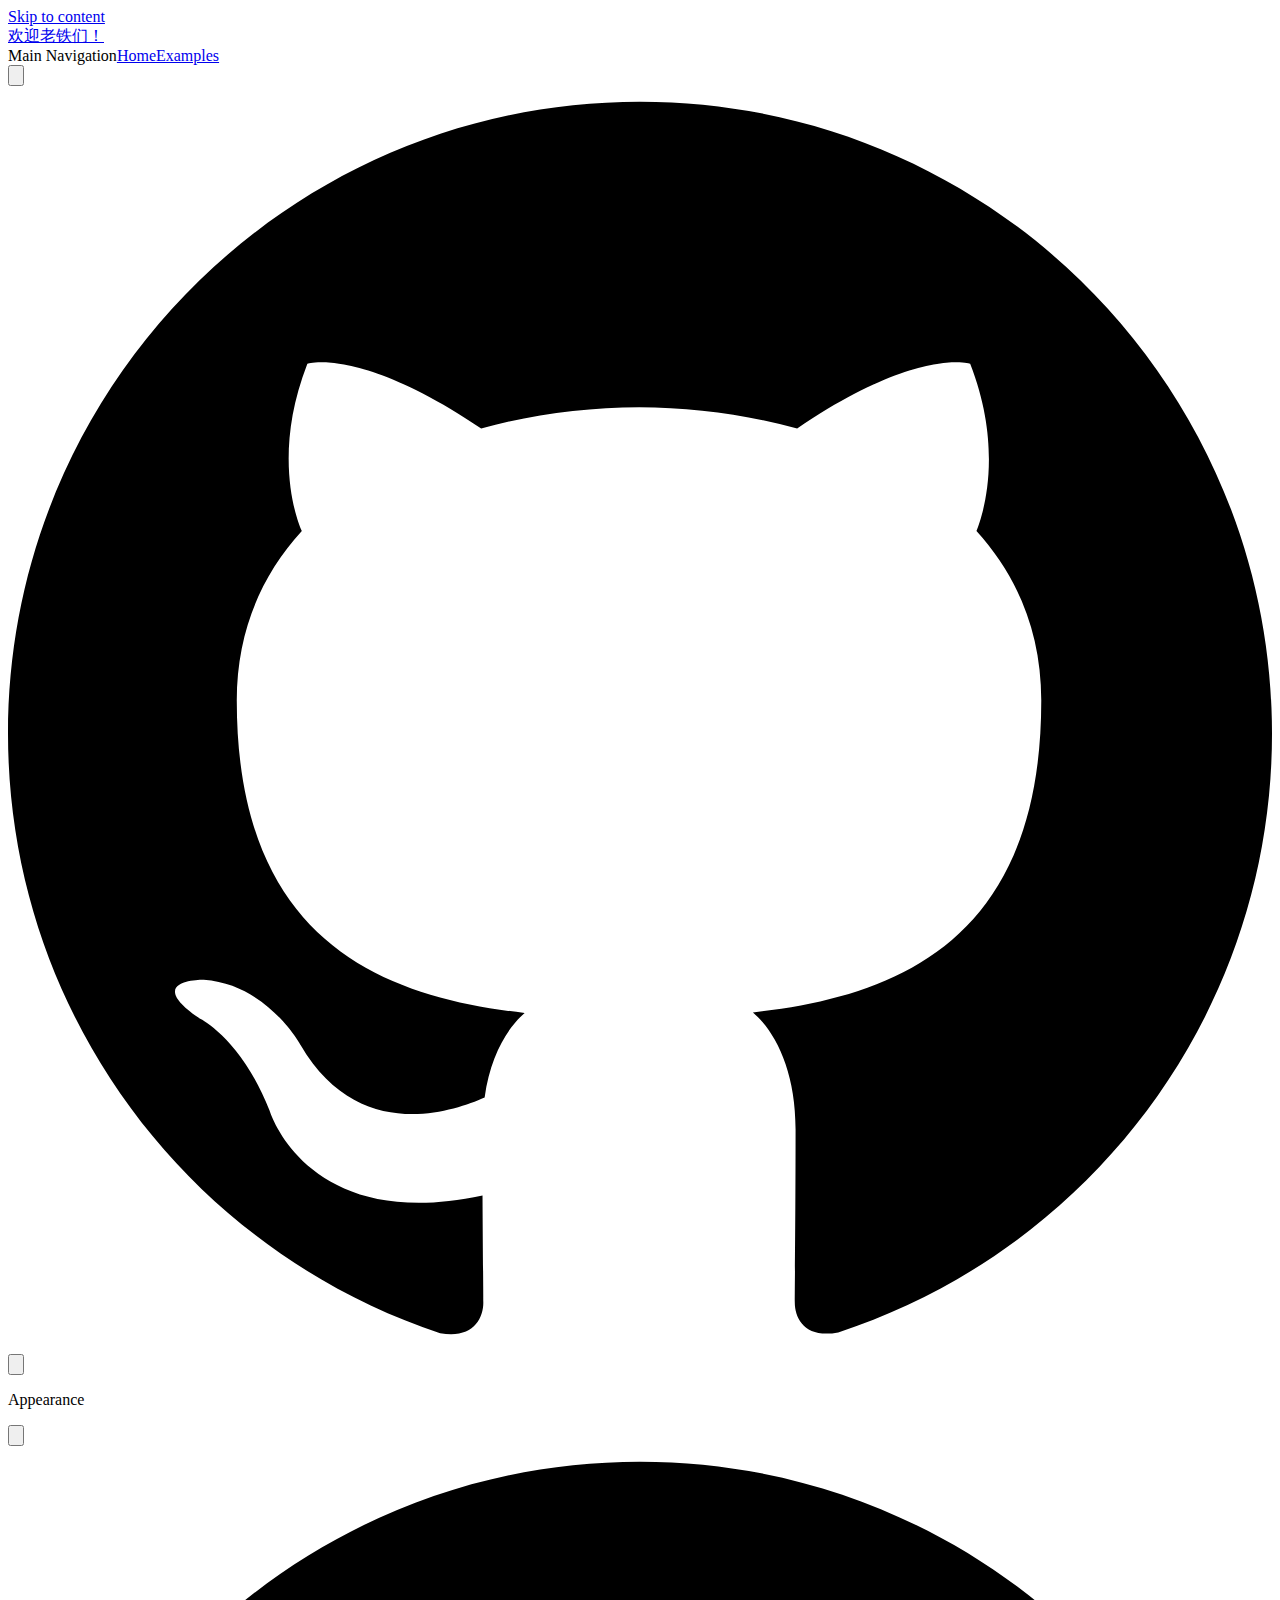
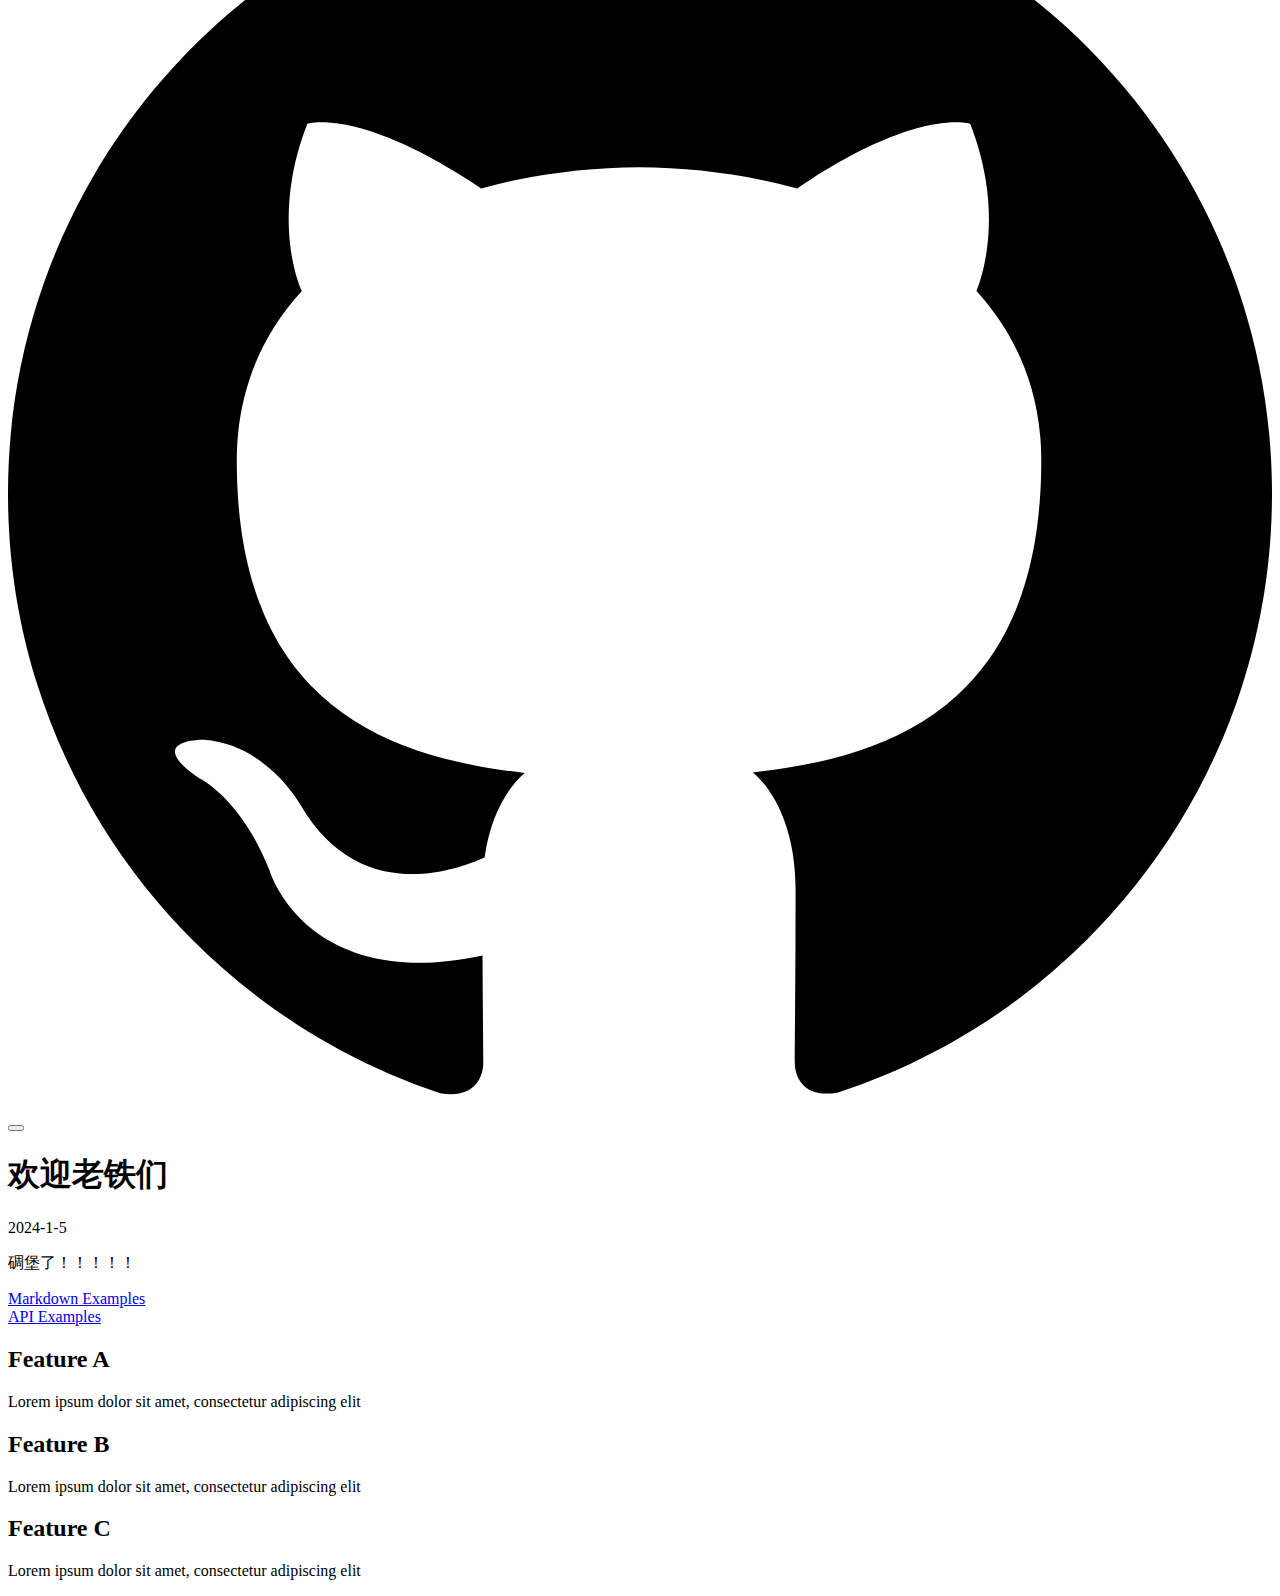
==== commit dd755108: "push" ====
--- a/index.html
+++ b/index.html
@@ -6,19 +6,19 @@
     <title>欢迎老铁们！</title>
     <meta name="description" content="兄弟们，欢迎来到我的博客！">
     <meta name="generator" content="VitePress v1.0.0-rc.35">
-    <link rel="preload stylesheet" href="/assets/style._HrRg0EJ.css" as="style">
+    <link rel="preload stylesheet" href="/doc/assets/style.1tlBqecC.css" as="style">
     
-    <script type="module" src="/assets/app.Px1bBlgh.js"></script>
-    <link rel="preload" href="/assets/inter-roman-latin.bvIUbFQP.woff2" as="font" type="font/woff2" crossorigin="">
-    <link rel="modulepreload" href="/assets/chunks/framework.EMC-3fd4.js">
-    <link rel="modulepreload" href="/assets/chunks/theme.Oz9rbEab.js">
-    <link rel="modulepreload" href="/assets/index.md.36guERJy.lean.js">
+    <script type="module" src="/doc/assets/app.MElruvJ5.js"></script>
+    <link rel="preload" href="/doc/assets/inter-roman-latin.bvIUbFQP.woff2" as="font" type="font/woff2" crossorigin="">
+    <link rel="modulepreload" href="/doc/assets/chunks/framework.IauE10DY.js">
+    <link rel="modulepreload" href="/doc/assets/chunks/theme.FdGfVL5v.js">
+    <link rel="modulepreload" href="/doc/assets/index.md.2ygm8FrZ.lean.js">
     <script id="check-dark-mode">(()=>{const e=localStorage.getItem("vitepress-theme-appearance")||"auto",a=window.matchMedia("(prefers-color-scheme: dark)").matches;(!e||e==="auto"?a:e==="dark")&&document.documentElement.classList.add("dark")})();</script>
     <script id="check-mac-os">document.documentElement.classList.toggle("mac",/Mac|iPhone|iPod|iPad/i.test(navigator.platform));</script>
   </head>
   <body>
-    <div id="app"><div class="Layout" data-v-de577bc4><!--[--><!--]--><!--[--><span tabindex="-1" data-v-380efa99></span><a href="#VPContent" class="VPSkipLink visually-hidden" data-v-380efa99> Skip to content </a><!--]--><!----><header class="VPNav" data-v-de577bc4 data-v-f676a29d><div class="VPNavBar top" data-v-f676a29d data-v-3bd7f981><div class="wrapper" data-v-3bd7f981><div class="container" data-v-3bd7f981><div class="title" data-v-3bd7f981><div class="VPNavBarTitle" data-v-3bd7f981 data-v-1906c365><a class="title" href="/" data-v-1906c365><!--[--><!--]--><!--[--><img class="VPImage logo" src="/logo.jpg" alt data-v-a8066cb6><!--]--><!--[-->欢迎老铁们！<!--]--><!--[--><!--]--></a></div></div><div class="content" data-v-3bd7f981><div class="content-body" data-v-3bd7f981><!--[--><!--]--><div class="VPNavBarSearch search" data-v-3bd7f981><!----></div><nav aria-labelledby="main-nav-aria-label" class="VPNavBarMenu menu" data-v-3bd7f981 data-v-d234267b><span id="main-nav-aria-label" class="visually-hidden" data-v-d234267b>Main Navigation</span><!--[--><!--[--><a class="VPLink link VPNavBarMenuLink active" href="/" tabindex="0" data-v-d234267b data-v-c5428e8f><!--[--><span data-v-c5428e8f>Home</span><!--]--></a><!--]--><!--[--><a class="VPLink link VPNavBarMenuLink" href="/markdown-examples.html" tabindex="0" data-v-d234267b data-v-c5428e8f><!--[--><span data-v-c5428e8f>Examples</span><!--]--></a><!--]--><!--]--></nav><!----><div class="VPNavBarAppearance appearance" data-v-3bd7f981 data-v-9cb09460><button class="VPSwitch VPSwitchAppearance" type="button" role="switch" title="Switch to dark theme" aria-checked="false" data-v-9cb09460 data-v-affcc1b8 data-v-c53e840e><span class="check" data-v-c53e840e><span class="icon" data-v-c53e840e><!--[--><svg xmlns="http://www.w3.org/2000/svg" aria-hidden="true" focusable="false" viewbox="0 0 24 24" class="sun" data-v-affcc1b8><path d="M12,18c-3.3,0-6-2.7-6-6s2.7-6,6-6s6,2.7,6,6S15.3,18,12,18zM12,8c-2.2,0-4,1.8-4,4c0,2.2,1.8,4,4,4c2.2,0,4-1.8,4-4C16,9.8,14.2,8,12,8z"></path><path d="M12,4c-0.6,0-1-0.4-1-1V1c0-0.6,0.4-1,1-1s1,0.4,1,1v2C13,3.6,12.6,4,12,4z"></path><path d="M12,24c-0.6,0-1-0.4-1-1v-2c0-0.6,0.4-1,1-1s1,0.4,1,1v2C13,23.6,12.6,24,12,24z"></path><path d="M5.6,6.6c-0.3,0-0.5-0.1-0.7-0.3L3.5,4.9c-0.4-0.4-0.4-1,0-1.4s1-0.4,1.4,0l1.4,1.4c0.4,0.4,0.4,1,0,1.4C6.2,6.5,5.9,6.6,5.6,6.6z"></path><path d="M19.8,20.8c-0.3,0-0.5-0.1-0.7-0.3l-1.4-1.4c-0.4-0.4-0.4-1,0-1.4s1-0.4,1.4,0l1.4,1.4c0.4,0.4,0.4,1,0,1.4C20.3,20.7,20,20.8,19.8,20.8z"></path><path d="M3,13H1c-0.6,0-1-0.4-1-1s0.4-1,1-1h2c0.6,0,1,0.4,1,1S3.6,13,3,13z"></path><path d="M23,13h-2c-0.6,0-1-0.4-1-1s0.4-1,1-1h2c0.6,0,1,0.4,1,1S23.6,13,23,13z"></path><path d="M4.2,20.8c-0.3,0-0.5-0.1-0.7-0.3c-0.4-0.4-0.4-1,0-1.4l1.4-1.4c0.4-0.4,1-0.4,1.4,0s0.4,1,0,1.4l-1.4,1.4C4.7,20.7,4.5,20.8,4.2,20.8z"></path><path d="M18.4,6.6c-0.3,0-0.5-0.1-0.7-0.3c-0.4-0.4-0.4-1,0-1.4l1.4-1.4c0.4-0.4,1-0.4,1.4,0s0.4,1,0,1.4l-1.4,1.4C18.9,6.5,18.6,6.6,18.4,6.6z"></path></svg><svg xmlns="http://www.w3.org/2000/svg" aria-hidden="true" focusable="false" viewbox="0 0 24 24" class="moon" data-v-affcc1b8><path d="M12.1,22c-0.3,0-0.6,0-0.9,0c-5.5-0.5-9.5-5.4-9-10.9c0.4-4.8,4.2-8.6,9-9c0.4,0,0.8,0.2,1,0.5c0.2,0.3,0.2,0.8-0.1,1.1c-2,2.7-1.4,6.4,1.3,8.4c2.1,1.6,5,1.6,7.1,0c0.3-0.2,0.7-0.3,1.1-0.1c0.3,0.2,0.5,0.6,0.5,1c-0.2,2.7-1.5,5.1-3.6,6.8C16.6,21.2,14.4,22,12.1,22zM9.3,4.4c-2.9,1-5,3.6-5.2,6.8c-0.4,4.4,2.8,8.3,7.2,8.7c2.1,0.2,4.2-0.4,5.8-1.8c1.1-0.9,1.9-2.1,2.4-3.4c-2.5,0.9-5.3,0.5-7.5-1.1C9.2,11.4,8.1,7.7,9.3,4.4z"></path></svg><!--]--></span></span></button></div><div class="VPSocialLinks VPNavBarSocialLinks social-links" data-v-3bd7f981 data-v-3794ccf1 data-v-75a592ac><!--[--><a class="VPSocialLink no-icon" href="https://github.com/vuejs/vitepress" aria-label="github" target="_blank" rel="noopener" data-v-75a592ac data-v-9da136b1><svg role="img" viewBox="0 0 24 24" xmlns="http://www.w3.org/2000/svg"><title>GitHub</title><path d="M12 .297c-6.63 0-12 5.373-12 12 0 5.303 3.438 9.8 8.205 11.385.6.113.82-.258.82-.577 0-.285-.01-1.04-.015-2.04-3.338.724-4.042-1.61-4.042-1.61C4.422 18.07 3.633 17.7 3.633 17.7c-1.087-.744.084-.729.084-.729 1.205.084 1.838 1.236 1.838 1.236 1.07 1.835 2.809 1.305 3.495.998.108-.776.417-1.305.76-1.605-2.665-.3-5.466-1.332-5.466-5.93 0-1.31.465-2.38 1.235-3.22-.135-.303-.54-1.523.105-3.176 0 0 1.005-.322 3.3 1.23.96-.267 1.98-.399 3-.405 1.02.006 2.04.138 3 .405 2.28-1.552 3.285-1.23 3.285-1.23.645 1.653.24 2.873.12 3.176.765.84 1.23 1.91 1.23 3.22 0 4.61-2.805 5.625-5.475 5.92.42.36.81 1.096.81 2.22 0 1.606-.015 2.896-.015 3.286 0 .315.21.69.825.57C20.565 22.092 24 17.592 24 12.297c0-6.627-5.373-12-12-12"/></svg></a><!--]--></div><div class="VPFlyout VPNavBarExtra extra" data-v-3bd7f981 data-v-fa5b88c7 data-v-1157ac24><button type="button" class="button" aria-haspopup="true" aria-expanded="false" aria-label="extra navigation" data-v-1157ac24><svg xmlns="http://www.w3.org/2000/svg" aria-hidden="true" focusable="false" viewbox="0 0 24 24" class="icon" data-v-1157ac24><circle cx="12" cy="12" r="2"></circle><circle cx="19" cy="12" r="2"></circle><circle cx="5" cy="12" r="2"></circle></svg></button><div class="menu" data-v-1157ac24><div class="VPMenu" data-v-1157ac24 data-v-575b50b5><!----><!--[--><!--[--><!----><div class="group" data-v-fa5b88c7><div class="item appearance" data-v-fa5b88c7><p class="label" data-v-fa5b88c7>Appearance</p><div class="appearance-action" data-v-fa5b88c7><button class="VPSwitch VPSwitchAppearance" type="button" role="switch" title="Switch to dark theme" aria-checked="false" data-v-fa5b88c7 data-v-affcc1b8 data-v-c53e840e><span class="check" data-v-c53e840e><span class="icon" data-v-c53e840e><!--[--><svg xmlns="http://www.w3.org/2000/svg" aria-hidden="true" focusable="false" viewbox="0 0 24 24" class="sun" data-v-affcc1b8><path d="M12,18c-3.3,0-6-2.7-6-6s2.7-6,6-6s6,2.7,6,6S15.3,18,12,18zM12,8c-2.2,0-4,1.8-4,4c0,2.2,1.8,4,4,4c2.2,0,4-1.8,4-4C16,9.8,14.2,8,12,8z"></path><path d="M12,4c-0.6,0-1-0.4-1-1V1c0-0.6,0.4-1,1-1s1,0.4,1,1v2C13,3.6,12.6,4,12,4z"></path><path d="M12,24c-0.6,0-1-0.4-1-1v-2c0-0.6,0.4-1,1-1s1,0.4,1,1v2C13,23.6,12.6,24,12,24z"></path><path d="M5.6,6.6c-0.3,0-0.5-0.1-0.7-0.3L3.5,4.9c-0.4-0.4-0.4-1,0-1.4s1-0.4,1.4,0l1.4,1.4c0.4,0.4,0.4,1,0,1.4C6.2,6.5,5.9,6.6,5.6,6.6z"></path><path d="M19.8,20.8c-0.3,0-0.5-0.1-0.7-0.3l-1.4-1.4c-0.4-0.4-0.4-1,0-1.4s1-0.4,1.4,0l1.4,1.4c0.4,0.4,0.4,1,0,1.4C20.3,20.7,20,20.8,19.8,20.8z"></path><path d="M3,13H1c-0.6,0-1-0.4-1-1s0.4-1,1-1h2c0.6,0,1,0.4,1,1S3.6,13,3,13z"></path><path d="M23,13h-2c-0.6,0-1-0.4-1-1s0.4-1,1-1h2c0.6,0,1,0.4,1,1S23.6,13,23,13z"></path><path d="M4.2,20.8c-0.3,0-0.5-0.1-0.7-0.3c-0.4-0.4-0.4-1,0-1.4l1.4-1.4c0.4-0.4,1-0.4,1.4,0s0.4,1,0,1.4l-1.4,1.4C4.7,20.7,4.5,20.8,4.2,20.8z"></path><path d="M18.4,6.6c-0.3,0-0.5-0.1-0.7-0.3c-0.4-0.4-0.4-1,0-1.4l1.4-1.4c0.4-0.4,1-0.4,1.4,0s0.4,1,0,1.4l-1.4,1.4C18.9,6.5,18.6,6.6,18.4,6.6z"></path></svg><svg xmlns="http://www.w3.org/2000/svg" aria-hidden="true" focusable="false" viewbox="0 0 24 24" class="moon" data-v-affcc1b8><path d="M12.1,22c-0.3,0-0.6,0-0.9,0c-5.5-0.5-9.5-5.4-9-10.9c0.4-4.8,4.2-8.6,9-9c0.4,0,0.8,0.2,1,0.5c0.2,0.3,0.2,0.8-0.1,1.1c-2,2.7-1.4,6.4,1.3,8.4c2.1,1.6,5,1.6,7.1,0c0.3-0.2,0.7-0.3,1.1-0.1c0.3,0.2,0.5,0.6,0.5,1c-0.2,2.7-1.5,5.1-3.6,6.8C16.6,21.2,14.4,22,12.1,22zM9.3,4.4c-2.9,1-5,3.6-5.2,6.8c-0.4,4.4,2.8,8.3,7.2,8.7c2.1,0.2,4.2-0.4,5.8-1.8c1.1-0.9,1.9-2.1,2.4-3.4c-2.5,0.9-5.3,0.5-7.5-1.1C9.2,11.4,8.1,7.7,9.3,4.4z"></path></svg><!--]--></span></span></button></div></div></div><div class="group" data-v-fa5b88c7><div class="item social-links" data-v-fa5b88c7><div class="VPSocialLinks social-links-list" data-v-fa5b88c7 data-v-75a592ac><!--[--><a class="VPSocialLink no-icon" href="https://github.com/vuejs/vitepress" aria-label="github" target="_blank" rel="noopener" data-v-75a592ac data-v-9da136b1><svg role="img" viewBox="0 0 24 24" xmlns="http://www.w3.org/2000/svg"><title>GitHub</title><path d="M12 .297c-6.63 0-12 5.373-12 12 0 5.303 3.438 9.8 8.205 11.385.6.113.82-.258.82-.577 0-.285-.01-1.04-.015-2.04-3.338.724-4.042-1.61-4.042-1.61C4.422 18.07 3.633 17.7 3.633 17.7c-1.087-.744.084-.729.084-.729 1.205.084 1.838 1.236 1.838 1.236 1.07 1.835 2.809 1.305 3.495.998.108-.776.417-1.305.76-1.605-2.665-.3-5.466-1.332-5.466-5.93 0-1.31.465-2.38 1.235-3.22-.135-.303-.54-1.523.105-3.176 0 0 1.005-.322 3.3 1.23.96-.267 1.98-.399 3-.405 1.02.006 2.04.138 3 .405 2.28-1.552 3.285-1.23 3.285-1.23.645 1.653.24 2.873.12 3.176.765.84 1.23 1.91 1.23 3.22 0 4.61-2.805 5.625-5.475 5.92.42.36.81 1.096.81 2.22 0 1.606-.015 2.896-.015 3.286 0 .315.21.69.825.57C20.565 22.092 24 17.592 24 12.297c0-6.627-5.373-12-12-12"/></svg></a><!--]--></div></div></div><!--]--><!--]--></div></div></div><!--[--><!--]--><button type="button" class="VPNavBarHamburger hamburger" aria-label="mobile navigation" aria-expanded="false" aria-controls="VPNavScreen" data-v-3bd7f981 data-v-a83fef8b><span class="container" data-v-a83fef8b><span class="top" data-v-a83fef8b></span><span class="middle" data-v-a83fef8b></span><span class="bottom" data-v-a83fef8b></span></span></button></div></div></div></div><div class="divider" data-v-3bd7f981><div class="divider-line" data-v-3bd7f981></div></div></div><!----></header><!----><!----><div class="VPContent is-home" id="VPContent" data-v-de577bc4 data-v-6ea2d10f><div class="VPHome" data-v-6ea2d10f data-v-cc4c0078><!--[--><!--]--><div class="VPHero VPHomeHero" data-v-cc4c0078 data-v-bc72e472><div class="container" data-v-bc72e472><div class="main" data-v-bc72e472><!--[--><h1 class="name" data-v-bc72e472><span class="clip" data-v-bc72e472>欢迎老铁们</span></h1><p class="text" data-v-bc72e472>2024-1-5</p><p class="tagline" data-v-bc72e472>碉堡了！！！！！</p><!--]--><div class="actions" data-v-bc72e472><!--[--><div class="action" data-v-bc72e472><a class="VPButton medium brand" href="/markdown-examples.html" data-v-bc72e472 data-v-fe4a6e48>Markdown Examples</a></div><div class="action" data-v-bc72e472><a class="VPButton medium alt" href="/api-examples.html" data-v-bc72e472 data-v-fe4a6e48>API Examples</a></div><!--]--></div></div><!----></div></div><!--[--><!--]--><!--[--><!--]--><div class="VPFeatures VPHomeFeatures" data-v-cc4c0078 data-v-6b177a8e><div class="container" data-v-6b177a8e><div class="items" data-v-6b177a8e><!--[--><div class="grid-3 item" data-v-6b177a8e><div class="VPLink no-icon VPFeature" data-v-6b177a8e data-v-b916c9c1><!--[--><article class="box" data-v-b916c9c1><!----><h2 class="title" data-v-b916c9c1>Feature A</h2><p class="details" data-v-b916c9c1>Lorem ipsum dolor sit amet, consectetur adipiscing elit</p><!----></article><!--]--></div></div><div class="grid-3 item" data-v-6b177a8e><div class="VPLink no-icon VPFeature" data-v-6b177a8e data-v-b916c9c1><!--[--><article class="box" data-v-b916c9c1><!----><h2 class="title" data-v-b916c9c1>Feature B</h2><p class="details" data-v-b916c9c1>Lorem ipsum dolor sit amet, consectetur adipiscing elit</p><!----></article><!--]--></div></div><div class="grid-3 item" data-v-6b177a8e><div class="VPLink no-icon VPFeature" data-v-6b177a8e data-v-b916c9c1><!--[--><article class="box" data-v-b916c9c1><!----><h2 class="title" data-v-b916c9c1>Feature C</h2><p class="details" data-v-b916c9c1>Lorem ipsum dolor sit amet, consectetur adipiscing elit</p><!----></article><!--]--></div></div><!--]--></div></div></div><!--[--><!--]--><div style="position:relative;" data-v-cc4c0078><div></div></div></div></div><!----><!--[--><!--]--></div></div>
-    <script>window.__VP_HASH_MAP__=JSON.parse("{\"markdown-examples.md\":\"gdIAAZWK\",\"index.md\":\"36guERJy\",\"api-examples.md\":\"1O3Rt9Zh\"}");window.__VP_SITE_DATA__=JSON.parse("{\"lang\":\"en-US\",\"dir\":\"ltr\",\"title\":\"欢迎老铁们！\",\"description\":\"兄弟们，欢迎来到我的博客！\",\"base\":\"/\",\"head\":[],\"router\":{\"prefetchLinks\":true},\"appearance\":true,\"themeConfig\":{\"logo\":\"/logo.jpg\",\"nav\":[{\"text\":\"Home\",\"link\":\"/\"},{\"text\":\"Examples\",\"link\":\"/markdown-examples\"}],\"sidebar\":[{\"text\":\"Examples\",\"items\":[{\"text\":\"Markdown Examples\",\"link\":\"/markdown-examples\"},{\"text\":\"Runtime API Examples\",\"link\":\"/api-examples\"}]}],\"socialLinks\":[{\"icon\":\"github\",\"link\":\"https://github.com/vuejs/vitepress\"}]},\"locales\":{},\"scrollOffset\":134,\"cleanUrls\":false}");</script>
+    <div id="app"><div class="Layout" data-v-de577bc4><!--[--><!--]--><!--[--><span tabindex="-1" data-v-380efa99></span><a href="#VPContent" class="VPSkipLink visually-hidden" data-v-380efa99> Skip to content </a><!--]--><!----><header class="VPNav" data-v-de577bc4 data-v-f676a29d><div class="VPNavBar top" data-v-f676a29d data-v-3bd7f981><div class="wrapper" data-v-3bd7f981><div class="container" data-v-3bd7f981><div class="title" data-v-3bd7f981><div class="VPNavBarTitle" data-v-3bd7f981 data-v-1906c365><a class="title" href="/doc/" data-v-1906c365><!--[--><!--]--><!--[--><img class="VPImage logo" src="/doc/logo.jpg" alt data-v-a8066cb6><!--]--><!--[-->欢迎老铁们！<!--]--><!--[--><!--]--></a></div></div><div class="content" data-v-3bd7f981><div class="content-body" data-v-3bd7f981><!--[--><!--]--><div class="VPNavBarSearch search" data-v-3bd7f981><!----></div><nav aria-labelledby="main-nav-aria-label" class="VPNavBarMenu menu" data-v-3bd7f981 data-v-d234267b><span id="main-nav-aria-label" class="visually-hidden" data-v-d234267b>Main Navigation</span><!--[--><!--[--><a class="VPLink link VPNavBarMenuLink active" href="/doc/" tabindex="0" data-v-d234267b data-v-c5428e8f><!--[--><span data-v-c5428e8f>Home</span><!--]--></a><!--]--><!--[--><a class="VPLink link VPNavBarMenuLink" href="/doc/markdown-examples.html" tabindex="0" data-v-d234267b data-v-c5428e8f><!--[--><span data-v-c5428e8f>Examples</span><!--]--></a><!--]--><!--]--></nav><!----><div class="VPNavBarAppearance appearance" data-v-3bd7f981 data-v-9cb09460><button class="VPSwitch VPSwitchAppearance" type="button" role="switch" title="Switch to dark theme" aria-checked="false" data-v-9cb09460 data-v-affcc1b8 data-v-c53e840e><span class="check" data-v-c53e840e><span class="icon" data-v-c53e840e><!--[--><svg xmlns="http://www.w3.org/2000/svg" aria-hidden="true" focusable="false" viewbox="0 0 24 24" class="sun" data-v-affcc1b8><path d="M12,18c-3.3,0-6-2.7-6-6s2.7-6,6-6s6,2.7,6,6S15.3,18,12,18zM12,8c-2.2,0-4,1.8-4,4c0,2.2,1.8,4,4,4c2.2,0,4-1.8,4-4C16,9.8,14.2,8,12,8z"></path><path d="M12,4c-0.6,0-1-0.4-1-1V1c0-0.6,0.4-1,1-1s1,0.4,1,1v2C13,3.6,12.6,4,12,4z"></path><path d="M12,24c-0.6,0-1-0.4-1-1v-2c0-0.6,0.4-1,1-1s1,0.4,1,1v2C13,23.6,12.6,24,12,24z"></path><path d="M5.6,6.6c-0.3,0-0.5-0.1-0.7-0.3L3.5,4.9c-0.4-0.4-0.4-1,0-1.4s1-0.4,1.4,0l1.4,1.4c0.4,0.4,0.4,1,0,1.4C6.2,6.5,5.9,6.6,5.6,6.6z"></path><path d="M19.8,20.8c-0.3,0-0.5-0.1-0.7-0.3l-1.4-1.4c-0.4-0.4-0.4-1,0-1.4s1-0.4,1.4,0l1.4,1.4c0.4,0.4,0.4,1,0,1.4C20.3,20.7,20,20.8,19.8,20.8z"></path><path d="M3,13H1c-0.6,0-1-0.4-1-1s0.4-1,1-1h2c0.6,0,1,0.4,1,1S3.6,13,3,13z"></path><path d="M23,13h-2c-0.6,0-1-0.4-1-1s0.4-1,1-1h2c0.6,0,1,0.4,1,1S23.6,13,23,13z"></path><path d="M4.2,20.8c-0.3,0-0.5-0.1-0.7-0.3c-0.4-0.4-0.4-1,0-1.4l1.4-1.4c0.4-0.4,1-0.4,1.4,0s0.4,1,0,1.4l-1.4,1.4C4.7,20.7,4.5,20.8,4.2,20.8z"></path><path d="M18.4,6.6c-0.3,0-0.5-0.1-0.7-0.3c-0.4-0.4-0.4-1,0-1.4l1.4-1.4c0.4-0.4,1-0.4,1.4,0s0.4,1,0,1.4l-1.4,1.4C18.9,6.5,18.6,6.6,18.4,6.6z"></path></svg><svg xmlns="http://www.w3.org/2000/svg" aria-hidden="true" focusable="false" viewbox="0 0 24 24" class="moon" data-v-affcc1b8><path d="M12.1,22c-0.3,0-0.6,0-0.9,0c-5.5-0.5-9.5-5.4-9-10.9c0.4-4.8,4.2-8.6,9-9c0.4,0,0.8,0.2,1,0.5c0.2,0.3,0.2,0.8-0.1,1.1c-2,2.7-1.4,6.4,1.3,8.4c2.1,1.6,5,1.6,7.1,0c0.3-0.2,0.7-0.3,1.1-0.1c0.3,0.2,0.5,0.6,0.5,1c-0.2,2.7-1.5,5.1-3.6,6.8C16.6,21.2,14.4,22,12.1,22zM9.3,4.4c-2.9,1-5,3.6-5.2,6.8c-0.4,4.4,2.8,8.3,7.2,8.7c2.1,0.2,4.2-0.4,5.8-1.8c1.1-0.9,1.9-2.1,2.4-3.4c-2.5,0.9-5.3,0.5-7.5-1.1C9.2,11.4,8.1,7.7,9.3,4.4z"></path></svg><!--]--></span></span></button></div><div class="VPSocialLinks VPNavBarSocialLinks social-links" data-v-3bd7f981 data-v-3794ccf1 data-v-75a592ac><!--[--><a class="VPSocialLink no-icon" href="https://github.com/vuejs/vitepress" aria-label="github" target="_blank" rel="noopener" data-v-75a592ac data-v-9da136b1><svg role="img" viewBox="0 0 24 24" xmlns="http://www.w3.org/2000/svg"><title>GitHub</title><path d="M12 .297c-6.63 0-12 5.373-12 12 0 5.303 3.438 9.8 8.205 11.385.6.113.82-.258.82-.577 0-.285-.01-1.04-.015-2.04-3.338.724-4.042-1.61-4.042-1.61C4.422 18.07 3.633 17.7 3.633 17.7c-1.087-.744.084-.729.084-.729 1.205.084 1.838 1.236 1.838 1.236 1.07 1.835 2.809 1.305 3.495.998.108-.776.417-1.305.76-1.605-2.665-.3-5.466-1.332-5.466-5.93 0-1.31.465-2.38 1.235-3.22-.135-.303-.54-1.523.105-3.176 0 0 1.005-.322 3.3 1.23.96-.267 1.98-.399 3-.405 1.02.006 2.04.138 3 .405 2.28-1.552 3.285-1.23 3.285-1.23.645 1.653.24 2.873.12 3.176.765.84 1.23 1.91 1.23 3.22 0 4.61-2.805 5.625-5.475 5.92.42.36.81 1.096.81 2.22 0 1.606-.015 2.896-.015 3.286 0 .315.21.69.825.57C20.565 22.092 24 17.592 24 12.297c0-6.627-5.373-12-12-12"/></svg></a><!--]--></div><div class="VPFlyout VPNavBarExtra extra" data-v-3bd7f981 data-v-fa5b88c7 data-v-1157ac24><button type="button" class="button" aria-haspopup="true" aria-expanded="false" aria-label="extra navigation" data-v-1157ac24><svg xmlns="http://www.w3.org/2000/svg" aria-hidden="true" focusable="false" viewbox="0 0 24 24" class="icon" data-v-1157ac24><circle cx="12" cy="12" r="2"></circle><circle cx="19" cy="12" r="2"></circle><circle cx="5" cy="12" r="2"></circle></svg></button><div class="menu" data-v-1157ac24><div class="VPMenu" data-v-1157ac24 data-v-575b50b5><!----><!--[--><!--[--><!----><div class="group" data-v-fa5b88c7><div class="item appearance" data-v-fa5b88c7><p class="label" data-v-fa5b88c7>Appearance</p><div class="appearance-action" data-v-fa5b88c7><button class="VPSwitch VPSwitchAppearance" type="button" role="switch" title="Switch to dark theme" aria-checked="false" data-v-fa5b88c7 data-v-affcc1b8 data-v-c53e840e><span class="check" data-v-c53e840e><span class="icon" data-v-c53e840e><!--[--><svg xmlns="http://www.w3.org/2000/svg" aria-hidden="true" focusable="false" viewbox="0 0 24 24" class="sun" data-v-affcc1b8><path d="M12,18c-3.3,0-6-2.7-6-6s2.7-6,6-6s6,2.7,6,6S15.3,18,12,18zM12,8c-2.2,0-4,1.8-4,4c0,2.2,1.8,4,4,4c2.2,0,4-1.8,4-4C16,9.8,14.2,8,12,8z"></path><path d="M12,4c-0.6,0-1-0.4-1-1V1c0-0.6,0.4-1,1-1s1,0.4,1,1v2C13,3.6,12.6,4,12,4z"></path><path d="M12,24c-0.6,0-1-0.4-1-1v-2c0-0.6,0.4-1,1-1s1,0.4,1,1v2C13,23.6,12.6,24,12,24z"></path><path d="M5.6,6.6c-0.3,0-0.5-0.1-0.7-0.3L3.5,4.9c-0.4-0.4-0.4-1,0-1.4s1-0.4,1.4,0l1.4,1.4c0.4,0.4,0.4,1,0,1.4C6.2,6.5,5.9,6.6,5.6,6.6z"></path><path d="M19.8,20.8c-0.3,0-0.5-0.1-0.7-0.3l-1.4-1.4c-0.4-0.4-0.4-1,0-1.4s1-0.4,1.4,0l1.4,1.4c0.4,0.4,0.4,1,0,1.4C20.3,20.7,20,20.8,19.8,20.8z"></path><path d="M3,13H1c-0.6,0-1-0.4-1-1s0.4-1,1-1h2c0.6,0,1,0.4,1,1S3.6,13,3,13z"></path><path d="M23,13h-2c-0.6,0-1-0.4-1-1s0.4-1,1-1h2c0.6,0,1,0.4,1,1S23.6,13,23,13z"></path><path d="M4.2,20.8c-0.3,0-0.5-0.1-0.7-0.3c-0.4-0.4-0.4-1,0-1.4l1.4-1.4c0.4-0.4,1-0.4,1.4,0s0.4,1,0,1.4l-1.4,1.4C4.7,20.7,4.5,20.8,4.2,20.8z"></path><path d="M18.4,6.6c-0.3,0-0.5-0.1-0.7-0.3c-0.4-0.4-0.4-1,0-1.4l1.4-1.4c0.4-0.4,1-0.4,1.4,0s0.4,1,0,1.4l-1.4,1.4C18.9,6.5,18.6,6.6,18.4,6.6z"></path></svg><svg xmlns="http://www.w3.org/2000/svg" aria-hidden="true" focusable="false" viewbox="0 0 24 24" class="moon" data-v-affcc1b8><path d="M12.1,22c-0.3,0-0.6,0-0.9,0c-5.5-0.5-9.5-5.4-9-10.9c0.4-4.8,4.2-8.6,9-9c0.4,0,0.8,0.2,1,0.5c0.2,0.3,0.2,0.8-0.1,1.1c-2,2.7-1.4,6.4,1.3,8.4c2.1,1.6,5,1.6,7.1,0c0.3-0.2,0.7-0.3,1.1-0.1c0.3,0.2,0.5,0.6,0.5,1c-0.2,2.7-1.5,5.1-3.6,6.8C16.6,21.2,14.4,22,12.1,22zM9.3,4.4c-2.9,1-5,3.6-5.2,6.8c-0.4,4.4,2.8,8.3,7.2,8.7c2.1,0.2,4.2-0.4,5.8-1.8c1.1-0.9,1.9-2.1,2.4-3.4c-2.5,0.9-5.3,0.5-7.5-1.1C9.2,11.4,8.1,7.7,9.3,4.4z"></path></svg><!--]--></span></span></button></div></div></div><div class="group" data-v-fa5b88c7><div class="item social-links" data-v-fa5b88c7><div class="VPSocialLinks social-links-list" data-v-fa5b88c7 data-v-75a592ac><!--[--><a class="VPSocialLink no-icon" href="https://github.com/vuejs/vitepress" aria-label="github" target="_blank" rel="noopener" data-v-75a592ac data-v-9da136b1><svg role="img" viewBox="0 0 24 24" xmlns="http://www.w3.org/2000/svg"><title>GitHub</title><path d="M12 .297c-6.63 0-12 5.373-12 12 0 5.303 3.438 9.8 8.205 11.385.6.113.82-.258.82-.577 0-.285-.01-1.04-.015-2.04-3.338.724-4.042-1.61-4.042-1.61C4.422 18.07 3.633 17.7 3.633 17.7c-1.087-.744.084-.729.084-.729 1.205.084 1.838 1.236 1.838 1.236 1.07 1.835 2.809 1.305 3.495.998.108-.776.417-1.305.76-1.605-2.665-.3-5.466-1.332-5.466-5.93 0-1.31.465-2.38 1.235-3.22-.135-.303-.54-1.523.105-3.176 0 0 1.005-.322 3.3 1.23.96-.267 1.98-.399 3-.405 1.02.006 2.04.138 3 .405 2.28-1.552 3.285-1.23 3.285-1.23.645 1.653.24 2.873.12 3.176.765.84 1.23 1.91 1.23 3.22 0 4.61-2.805 5.625-5.475 5.92.42.36.81 1.096.81 2.22 0 1.606-.015 2.896-.015 3.286 0 .315.21.69.825.57C20.565 22.092 24 17.592 24 12.297c0-6.627-5.373-12-12-12"/></svg></a><!--]--></div></div></div><!--]--><!--]--></div></div></div><!--[--><!--]--><button type="button" class="VPNavBarHamburger hamburger" aria-label="mobile navigation" aria-expanded="false" aria-controls="VPNavScreen" data-v-3bd7f981 data-v-a83fef8b><span class="container" data-v-a83fef8b><span class="top" data-v-a83fef8b></span><span class="middle" data-v-a83fef8b></span><span class="bottom" data-v-a83fef8b></span></span></button></div></div></div></div><div class="divider" data-v-3bd7f981><div class="divider-line" data-v-3bd7f981></div></div></div><!----></header><!----><!----><div class="VPContent is-home" id="VPContent" data-v-de577bc4 data-v-6ea2d10f><div class="VPHome" data-v-6ea2d10f data-v-cc4c0078><!--[--><!--]--><div class="VPHero VPHomeHero" data-v-cc4c0078 data-v-bc72e472><div class="container" data-v-bc72e472><div class="main" data-v-bc72e472><!--[--><h1 class="name" data-v-bc72e472><span class="clip" data-v-bc72e472>欢迎老铁们</span></h1><p class="text" data-v-bc72e472>2024-1-5</p><p class="tagline" data-v-bc72e472>碉堡了！！！！！</p><!--]--><div class="actions" data-v-bc72e472><!--[--><div class="action" data-v-bc72e472><a class="VPButton medium brand" href="/doc/markdown-examples.html" data-v-bc72e472 data-v-fe4a6e48>Markdown Examples</a></div><div class="action" data-v-bc72e472><a class="VPButton medium alt" href="/doc/api-examples.html" data-v-bc72e472 data-v-fe4a6e48>API Examples</a></div><!--]--></div></div><!----></div></div><!--[--><!--]--><!--[--><!--]--><div class="VPFeatures VPHomeFeatures" data-v-cc4c0078 data-v-6b177a8e><div class="container" data-v-6b177a8e><div class="items" data-v-6b177a8e><!--[--><div class="grid-3 item" data-v-6b177a8e><div class="VPLink no-icon VPFeature" data-v-6b177a8e data-v-b916c9c1><!--[--><article class="box" data-v-b916c9c1><!----><h2 class="title" data-v-b916c9c1>Feature A</h2><p class="details" data-v-b916c9c1>Lorem ipsum dolor sit amet, consectetur adipiscing elit</p><!----></article><!--]--></div></div><div class="grid-3 item" data-v-6b177a8e><div class="VPLink no-icon VPFeature" data-v-6b177a8e data-v-b916c9c1><!--[--><article class="box" data-v-b916c9c1><!----><h2 class="title" data-v-b916c9c1>Feature B</h2><p class="details" data-v-b916c9c1>Lorem ipsum dolor sit amet, consectetur adipiscing elit</p><!----></article><!--]--></div></div><div class="grid-3 item" data-v-6b177a8e><div class="VPLink no-icon VPFeature" data-v-6b177a8e data-v-b916c9c1><!--[--><article class="box" data-v-b916c9c1><!----><h2 class="title" data-v-b916c9c1>Feature C</h2><p class="details" data-v-b916c9c1>Lorem ipsum dolor sit amet, consectetur adipiscing elit</p><!----></article><!--]--></div></div><!--]--></div></div></div><!--[--><!--]--><div style="position:relative;" data-v-cc4c0078><div></div></div></div></div><!----><!--[--><!--]--></div></div>
+    <script>window.__VP_HASH_MAP__=JSON.parse("{\"index.md\":\"2ygm8FrZ\",\"markdown-examples.md\":\"05RNFhwY\",\"api-examples.md\":\"V9_VH2wS\"}");window.__VP_SITE_DATA__=JSON.parse("{\"lang\":\"en-US\",\"dir\":\"ltr\",\"title\":\"欢迎老铁们！\",\"description\":\"兄弟们，欢迎来到我的博客！\",\"base\":\"/doc/\",\"head\":[],\"router\":{\"prefetchLinks\":true},\"appearance\":true,\"themeConfig\":{\"logo\":\"/logo.jpg\",\"nav\":[{\"text\":\"Home\",\"link\":\"/\"},{\"text\":\"Examples\",\"link\":\"/markdown-examples\"}],\"sidebar\":[{\"text\":\"Examples\",\"items\":[{\"text\":\"Markdown Examples\",\"link\":\"/markdown-examples\"},{\"text\":\"Runtime API Examples\",\"link\":\"/api-examples\"}]}],\"socialLinks\":[{\"icon\":\"github\",\"link\":\"https://github.com/vuejs/vitepress\"}]},\"locales\":{},\"scrollOffset\":134,\"cleanUrls\":false}");</script>
     
   </body>
 </html>